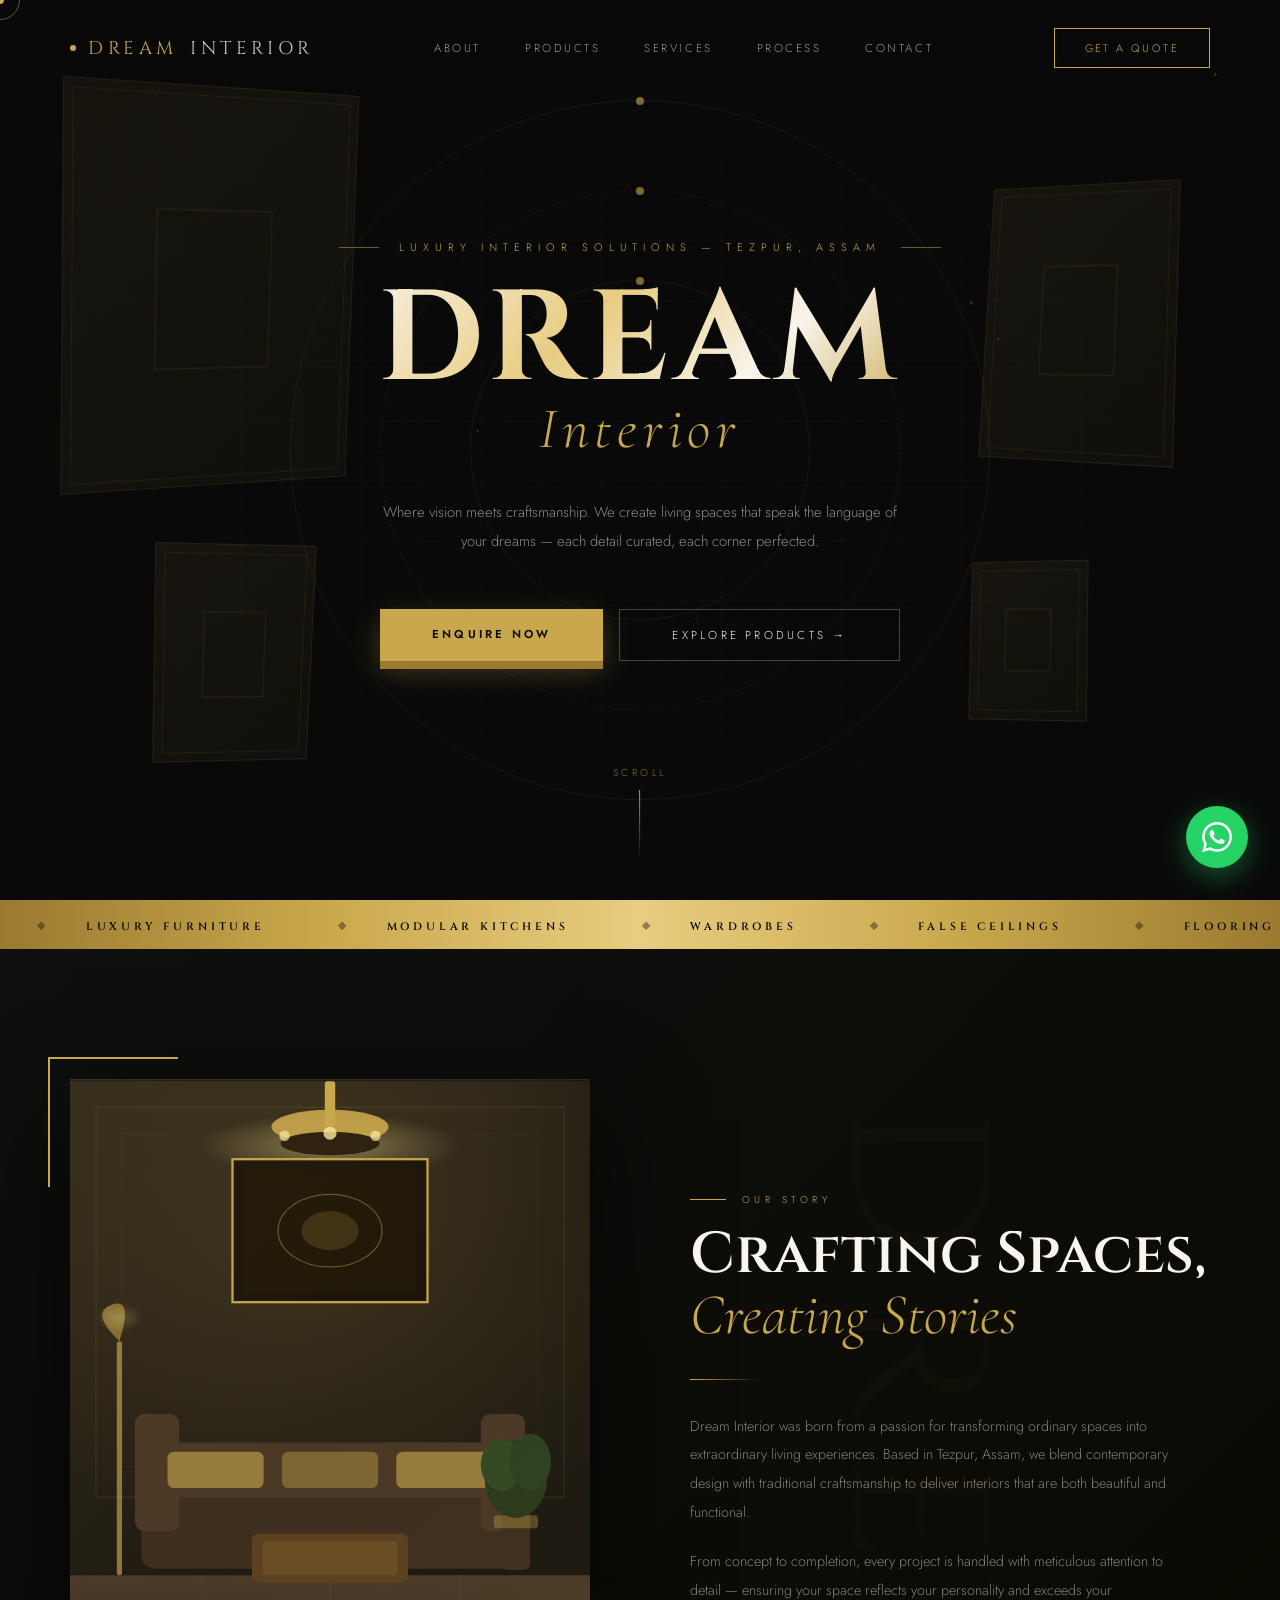
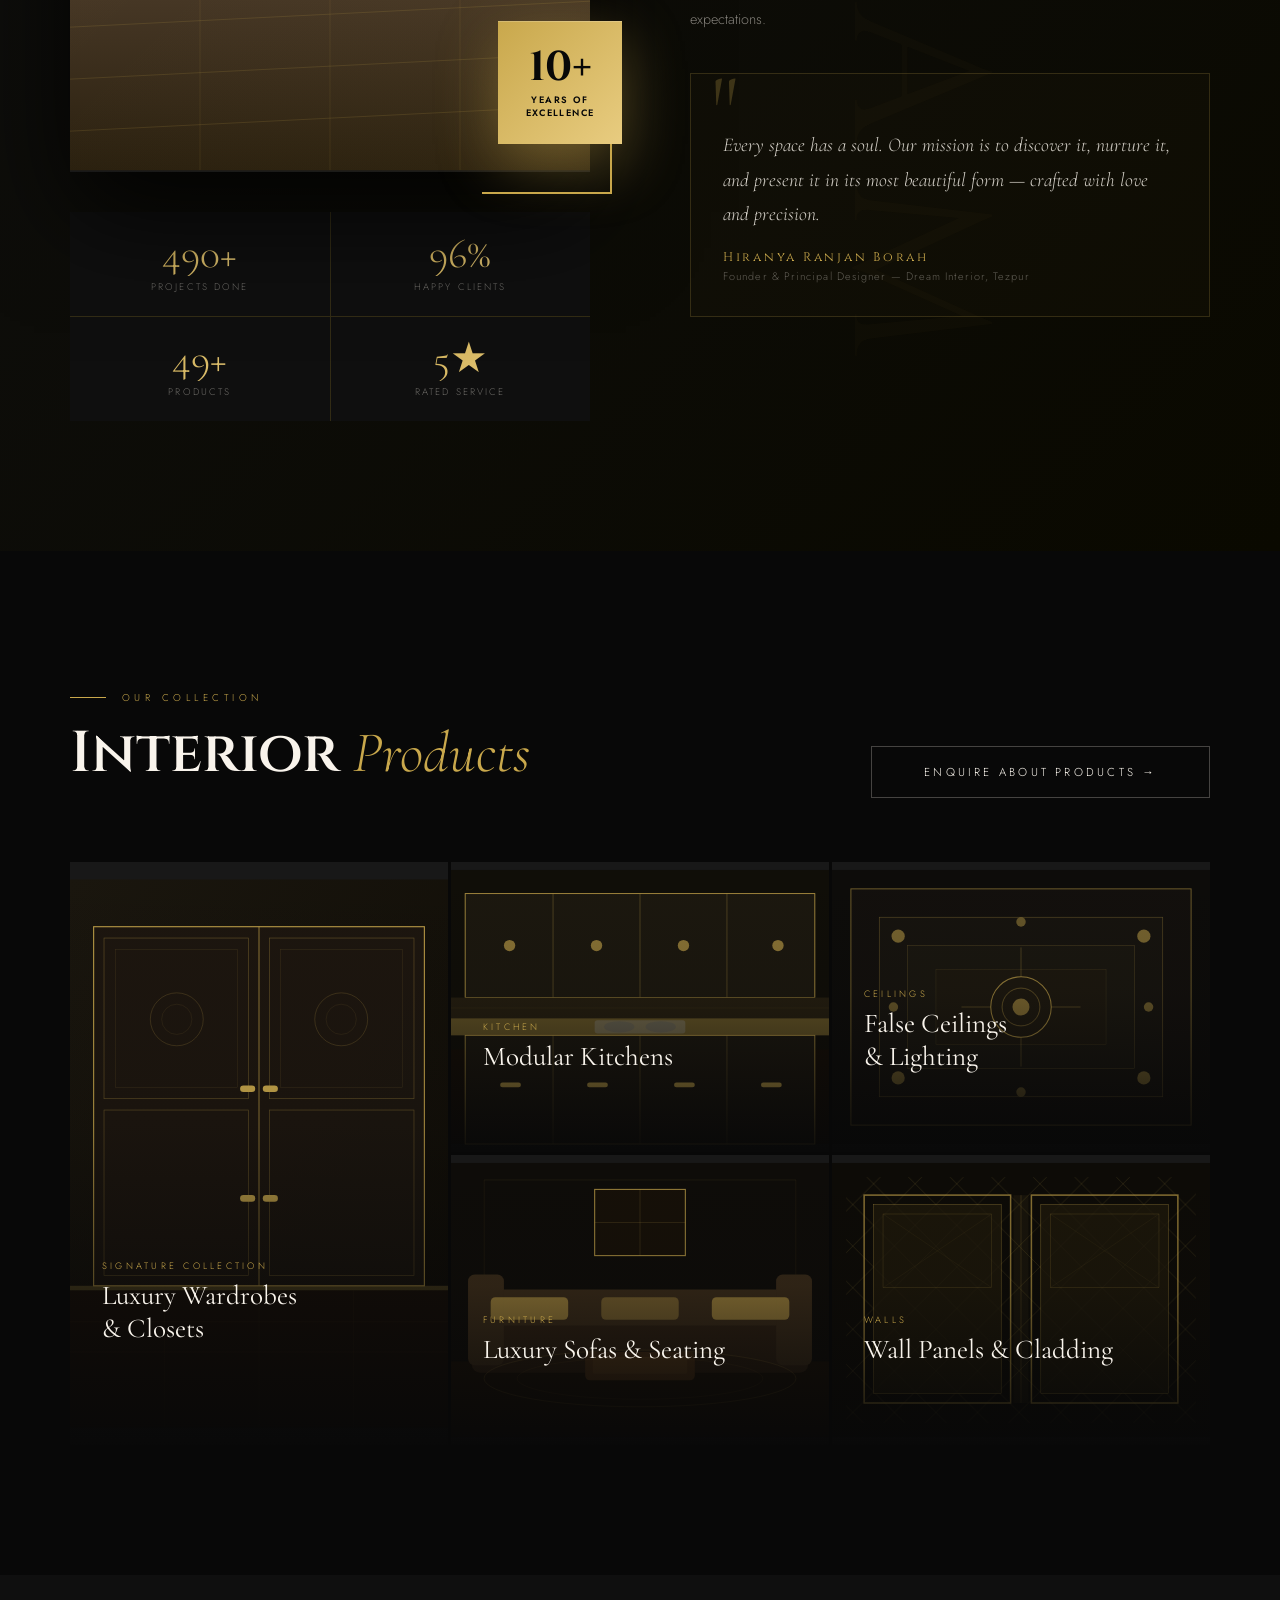
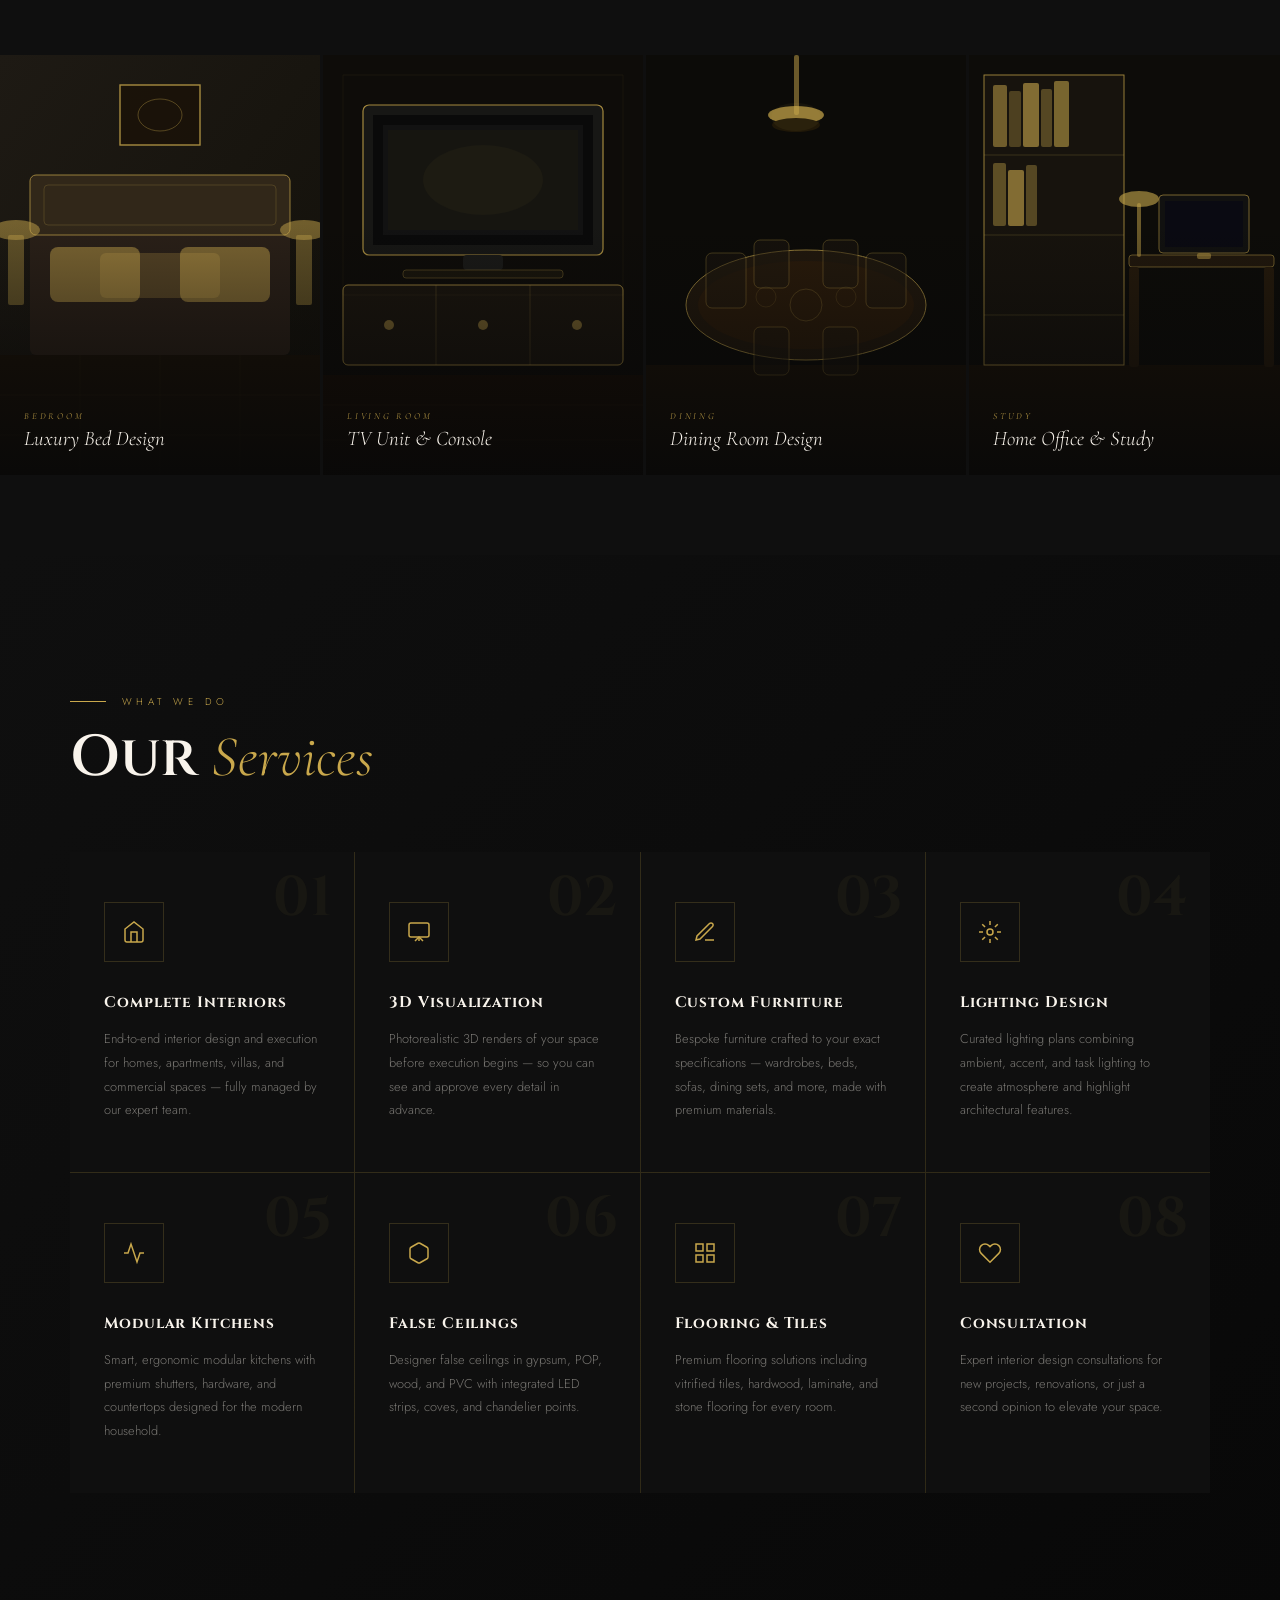
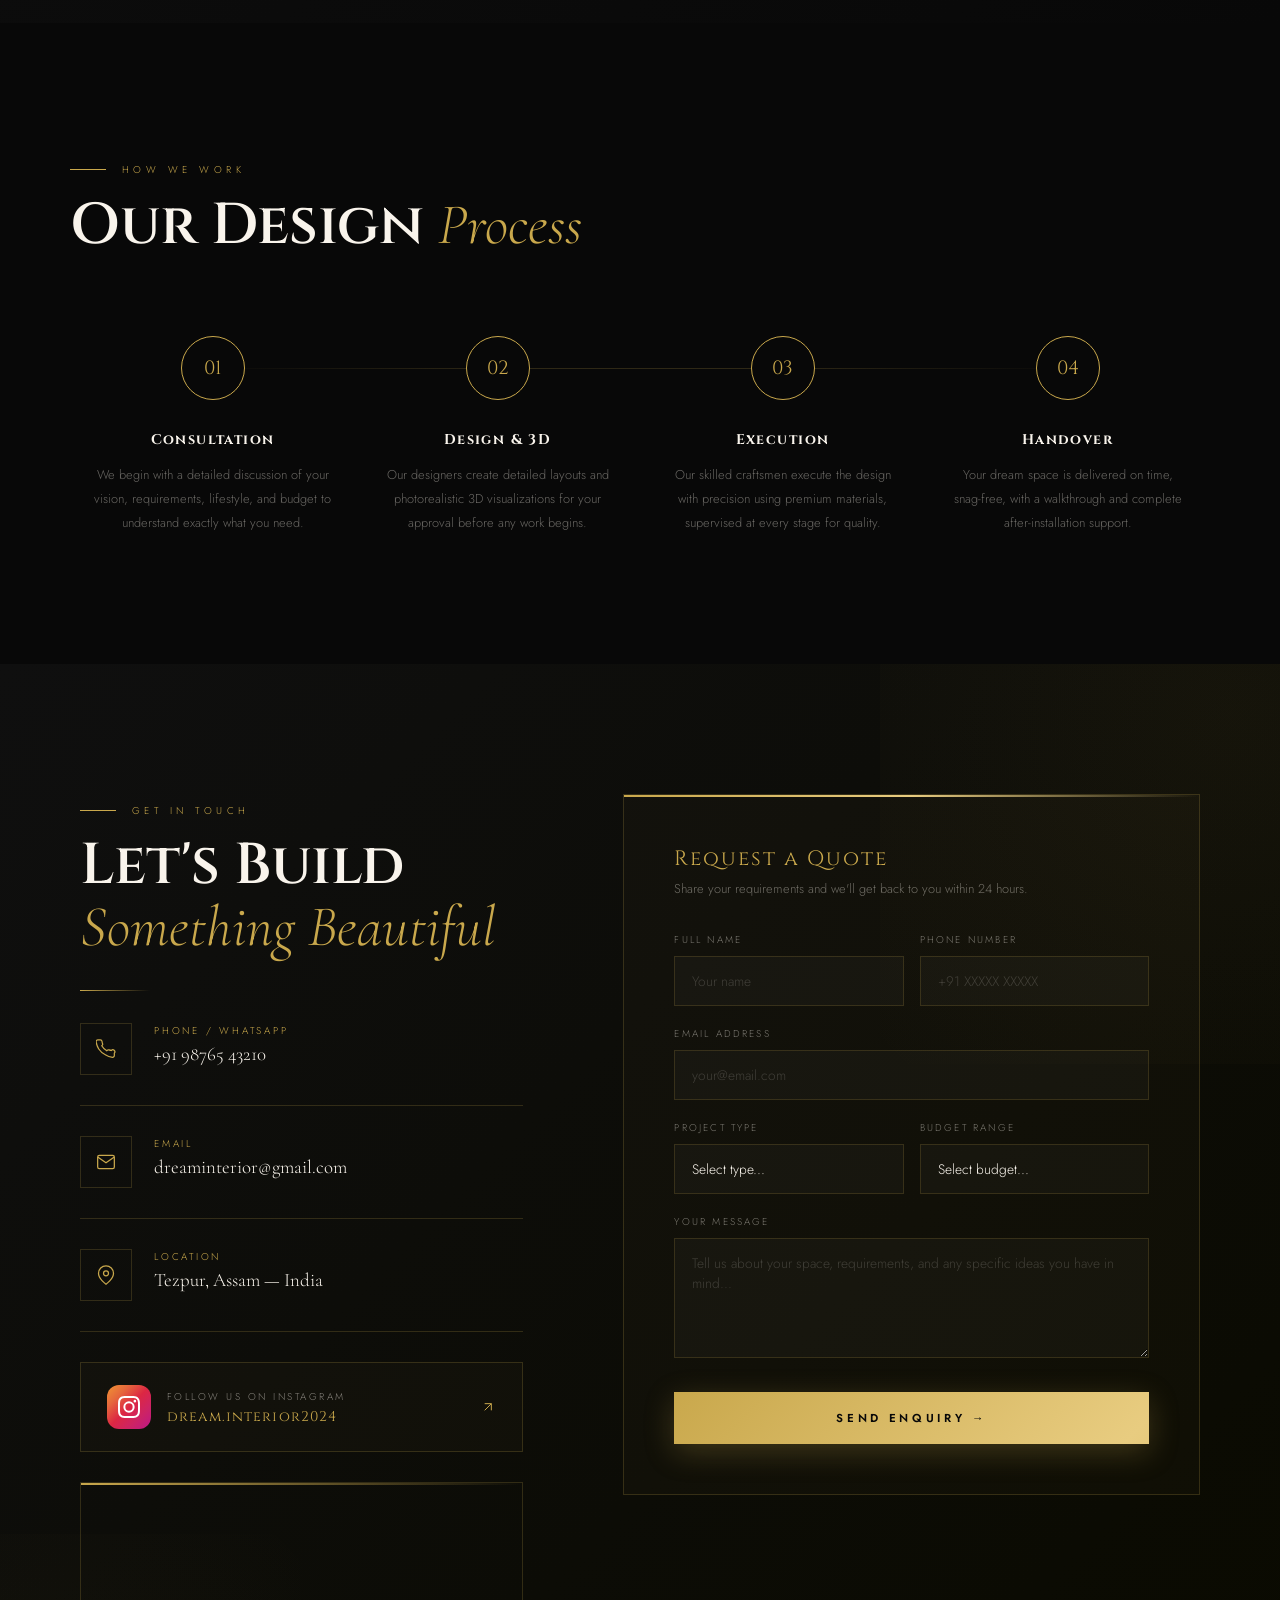
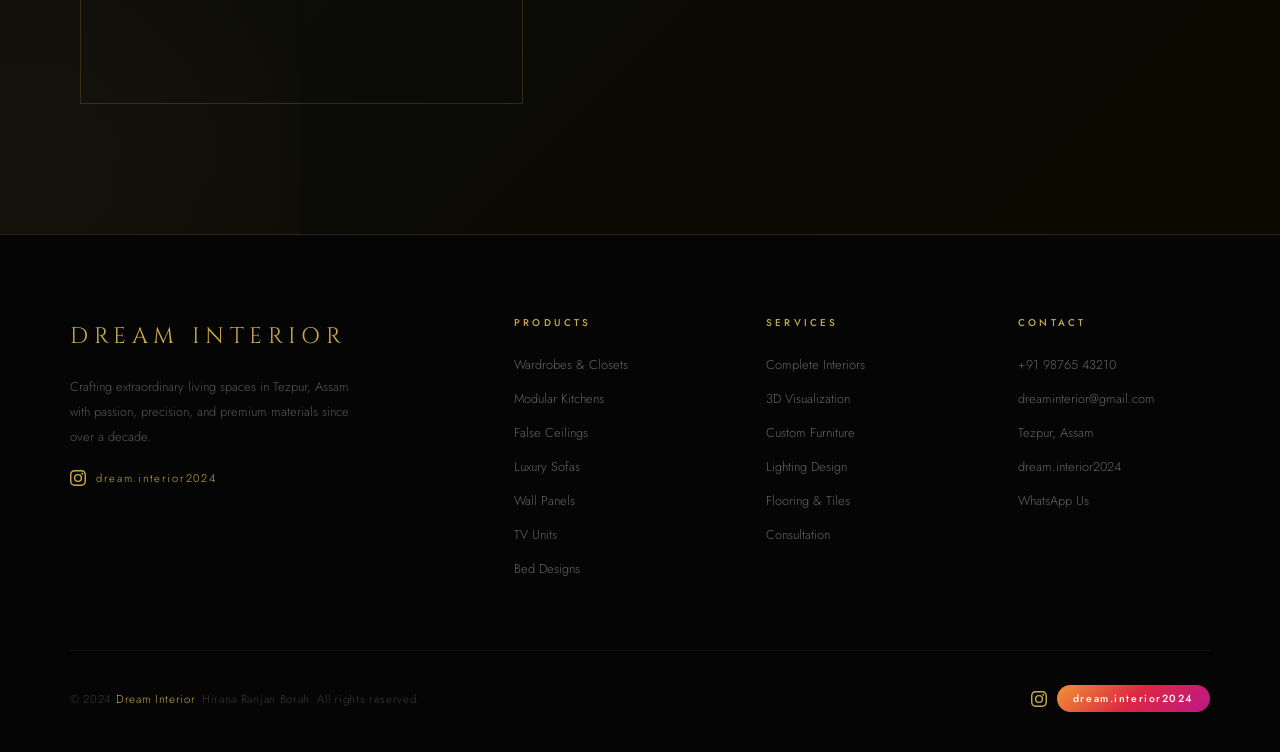
==== index.html @ 0d89a1fd "Initial commit of Dream Interior website" ====
<!DOCTYPE html>
<html lang="en">
<head>
<meta charset="UTF-8">
<meta name="viewport" content="width=device-width, initial-scale=1.0">
<title>Dream Interior — Hiranya Ranjan Borah | Tezpur, Assam</title>
<link href="https://fonts.googleapis.com/css2?family=Cormorant+Garamond:ital,wght@0,300;0,400;0,600;0,700;1,300;1,400&family=Cinzel:wght@400;600;700&family=Jost:wght@300;400;500;600&display=swap" rel="stylesheet">
<link rel="stylesheet" href="style.css">
</head>
<body>

<!-- CURSOR -->
<div class="cursor" id="cursor"></div>
<div class="cursor-ring" id="cursorRing"></div>

<!-- NAV -->
<nav id="navbar">
  <a href="#hero" class="nav-logo">DREAM <span>INTERIOR</span></a>
  <div class="nav-links">
    <a href="#about">About</a>
    <a href="#products">Products</a>
    <a href="#services">Services</a>
    <a href="#process">Process</a>
    <a href="#enquire">Contact</a>
  </div>
  <a href="#enquire" class="nav-cta">Get a Quote</a>
</nav>

<!-- HERO -->
<section id="hero">
  <canvas class="hero-canvas" id="heroCanvas"></canvas>
  
  <div class="hero-3d-scene">
    <div class="panel-3d"><div class="panel-inner"></div></div>
    <div class="panel-3d"><div class="panel-inner"></div></div>
    <div class="panel-3d"><div class="panel-inner"></div></div>
    <div class="panel-3d"><div class="panel-inner"></div></div>
  </div>

  <div class="hero-grid"></div>
  
  <div class="hero-rings">
    <div class="ring"></div>
    <div class="ring"></div>
    <div class="ring"></div>
  </div>
  
  <div class="hero-orb"></div>
  <div class="hero-orb"></div>

  <div class="hero-content">
    <p class="hero-eyebrow">Luxury Interior Solutions — Tezpur, Assam</p>
    <h1 class="hero-title">DREAM</h1>
    <p class="hero-title-sub">Interior</p>
    <p class="hero-desc">Where vision meets craftsmanship. We create living spaces that speak the language of your dreams — each detail curated, each corner perfected.</p>
    <div class="hero-btns">
      <a href="#enquire" class="btn-primary">Enquire Now</a>
      <a href="#products" class="btn-outline"><span>Explore Products →</span></a>
    </div>
  </div>

  <div class="hero-scroll">
    <span>Scroll</span>
    <div class="scroll-line"></div>
  </div>
</section>

<!-- MARQUEE -->
<div class="marquee-wrap">
  <div class="marquee-track">
    <span>Luxury Furniture</span><span>Modular Kitchens</span><span>Wardrobes</span><span>False Ceilings</span><span>Flooring</span><span>Wall Panels</span><span>Lighting Design</span><span>Custom Sofas</span><span>TV Units</span><span>Bed Designs</span><span>Luxury Furniture</span><span>Modular Kitchens</span><span>Wardrobes</span><span>False Ceilings</span><span>Flooring</span><span>Wall Panels</span><span>Lighting Design</span><span>Custom Sofas</span><span>TV Units</span><span>Bed Designs</span>
  </div>
</div>

<!-- ABOUT -->
<section id="about">
  <div class="about-grid">
    <div class="about-visual reveal-left">
      <div class="about-3d-frame">
        <div class="about-img-accent"></div>
        <div class="about-img-accent2"></div>
        <div class="about-img-frame">
          <svg class="room-visual" viewBox="0 0 400 530" xmlns="http://www.w3.org/2000/svg">
            <defs>
              <linearGradient id="wg" x1="0" y1="0" x2="1" y2="1"><stop offset="0%" stop-color="#2a2318"/><stop offset="100%" stop-color="#1a1610"/></linearGradient>
              <linearGradient id="fg" x1="0" y1="0" x2="0" y2="1"><stop offset="0%" stop-color="#4a3a28"/><stop offset="100%" stop-color="#2a200f"/></linearGradient>
              <radialGradient id="lg" cx="50%" cy="50%" r="50%"><stop offset="0%" stop-color="#ffeaa0" stop-opacity=".5"/><stop offset="100%" stop-color="#ffeaa0" stop-opacity="0"/></radialGradient>
              <radialGradient id="sg" cx="50%" cy="30%" r="70%"><stop offset="0%" stop-color="#C9A84C" stop-opacity=".15"/><stop offset="100%" stop-color="#C9A84C" stop-opacity="0"/></radialGradient>
            </defs>
            <rect width="400" height="380" fill="url(#wg)"/>
            <rect width="400" height="380" fill="url(#sg)"/>
            <polygon points="0,380 400,380 400,530 0,530" fill="url(#fg)"/>
            <line x1="0" y1="420" x2="400" y2="400" stroke="#C9A84C" stroke-width=".4" opacity=".3"/>
            <line x1="0" y1="460" x2="400" y2="440" stroke="#C9A84C" stroke-width=".4" opacity=".3"/>
            <line x1="0" y1="500" x2="400" y2="480" stroke="#C9A84C" stroke-width=".4" opacity=".3"/>
            <line x1="100" y1="380" x2="100" y2="530" stroke="#C9A84C" stroke-width=".4" opacity=".2"/>
            <line x1="200" y1="380" x2="200" y2="530" stroke="#C9A84C" stroke-width=".4" opacity=".2"/>
            <line x1="300" y1="380" x2="300" y2="530" stroke="#C9A84C" stroke-width=".4" opacity=".2"/>
            <rect x="20" y="20" width="360" height="300" fill="none" stroke="#C9A84C" stroke-width=".8" opacity=".15"/>
            <rect x="40" y="40" width="320" height="260" fill="none" stroke="#C9A84C" stroke-width=".4" opacity=".1"/>
            <!-- Chandelier -->
            <ellipse cx="200" cy="50" rx="100" ry="25" fill="url(#lg)" opacity=".8"/>
            <rect x="196" y="0" width="8" height="35" fill="#C9A84C" rx="2"/>
            <ellipse cx="200" cy="35" rx="45" ry="13" fill="#C9A84C" opacity=".9"/>
            <ellipse cx="200" cy="48" rx="38" ry="9" fill="#2a1f0e"/>
            <circle cx="165" cy="42" r="4" fill="#ffeaa0" opacity=".7"/>
            <circle cx="200" cy="40" r="5" fill="#ffeaa0" opacity=".8"/>
            <circle cx="235" cy="42" r="4" fill="#ffeaa0" opacity=".7"/>
            <!-- Sofa -->
            <rect x="55" y="310" width="290" height="65" rx="10" fill="#3d2e1e"/>
            <rect x="55" y="278" width="290" height="42" rx="7" fill="#4a3825"/>
            <rect x="50" y="256" width="34" height="90" rx="7" fill="#4a3825"/>
            <rect x="316" y="256" width="34" height="90" rx="7" fill="#4a3825"/>
            <rect x="75" y="285" width="74" height="28" rx="5" fill="#C9A84C" opacity=".6"/>
            <rect x="163" y="285" width="74" height="28" rx="5" fill="#C9A84C" opacity=".4"/>
            <rect x="251" y="285" width="74" height="28" rx="5" fill="#C9A84C" opacity=".6"/>
            <!-- Coffee table -->
            <rect x="140" y="348" width="120" height="38" rx="5" fill="#5a4020"/>
            <rect x="148" y="354" width="104" height="26" rx="3" fill="#C9A84C" opacity=".12"/>
            <!-- Art frame -->
            <rect x="125" y="60" width="150" height="110" fill="#1a130a" stroke="#C9A84C" stroke-width="1.8" opacity=".95"/>
            <rect x="134" y="68" width="132" height="94" fill="#221808" opacity=".8"/>
            <ellipse cx="200" cy="115" rx="40" ry="28" fill="none" stroke="#C9A84C" stroke-width=".8" opacity=".5"/>
            <ellipse cx="200" cy="115" rx="22" ry="15" fill="#C9A84C" opacity=".18"/>
            <!-- Floor lamp -->
            <rect x="36" y="200" width="4" height="180" fill="#C9A84C" opacity=".65" rx="2"/>
            <path d="M38 200 Q15 178 32 172 Q49 166 38 200Z" fill="#C9A84C" opacity=".55"/>
            <ellipse cx="38" cy="182" rx="18" ry="11" fill="url(#lg)" opacity=".45"/>
            <!-- Plant -->
            <rect x="332" y="328" width="22" height="48" rx="5" fill="#3d2e1e"/>
            <rect x="326" y="334" width="34" height="10" rx="3" fill="#C9A84C" opacity=".35"/>
            <ellipse cx="343" cy="306" rx="24" ry="30" fill="#2a3a1a"/>
            <ellipse cx="332" cy="295" rx="16" ry="20" fill="#344825"/>
            <ellipse cx="354" cy="293" rx="16" ry="22" fill="#2d4020"/>
          </svg>
        </div>
        <div class="about-badge">
          <span class="num">10+</span>
          <span class="lbl">Years of Excellence</span>
        </div>
      </div>
      <div class="about-stats">
        <div class="stat"><div class="n">500+</div><div class="l">Projects Done</div></div>
        <div class="stat"><div class="n">98%</div><div class="l">Happy Clients</div></div>
        <div class="stat"><div class="n">50+</div><div class="l">Products</div></div>
        <div class="stat"><div class="n">5★</div><div class="l">Rated Service</div></div>
      </div>
    </div>
    <div>
      <p class="section-tag reveal">Our Story</p>
      <h2 class="section-title reveal reveal-delay-1">Crafting Spaces,<br><em>Creating Stories</em></h2>
      <div class="divider reveal reveal-delay-2"></div>
      <p class="section-subtitle reveal reveal-delay-2">Dream Interior was born from a passion for transforming ordinary spaces into extraordinary living experiences. Based in Tezpur, Assam, we blend contemporary design with traditional craftsmanship to deliver interiors that are both beautiful and functional.</p>
      <p class="section-subtitle reveal reveal-delay-3" style="margin-top:20px;">From concept to completion, every project is handled with meticulous attention to detail — ensuring your space reflects your personality and exceeds your expectations.</p>
      <div class="owner-block reveal reveal-delay-3">
        <p class="owner-quote">Every space has a soul. Our mission is to discover it, nurture it, and present it in its most beautiful form — crafted with love and precision.</p>
        <p class="owner-name">Hiranya Ranjan Borah</p>
        <p class="owner-title">Founder & Principal Designer — Dream Interior, Tezpur</p>
      </div>
    </div>
  </div>
</section>

<!-- PRODUCTS -->
<section id="products">
  <div class="products-header reveal">
    <div>
      <p class="section-tag">Our Collection</p>
      <h2 class="section-title">Interior <em>Products</em></h2>
    </div>
    <a href="#enquire" class="btn-outline"><span>Enquire About Products →</span></a>
  </div>
  <div class="products-grid">

    <!-- Featured Wardrobe -->
    <div class="product-card reveal">
      <div class="product-inner">
        <svg class="room-visual" viewBox="0 0 400 580" xmlns="http://www.w3.org/2000/svg">
          <defs>
            <linearGradient id="bg1" x1="0" y1="0" x2="1" y2="1"><stop offset="0%" stop-color="#1a160e"/><stop offset="100%" stop-color="#0f0c06"/></linearGradient>
          </defs>
          <rect width="400" height="580" fill="url(#bg1)"/>
          <rect x="25" y="50" width="350" height="380" fill="#1e1710" stroke="#C9A84C" stroke-width="1.2" opacity=".9"/>
          <line x1="200" y1="50" x2="200" y2="430" stroke="#C9A84C" stroke-width=".9" opacity=".8"/>
          <rect x="36" y="62" width="153" height="170" fill="none" stroke="#C9A84C" stroke-width=".7" opacity=".4"/>
          <rect x="48" y="74" width="129" height="146" fill="none" stroke="#C9A84C" stroke-width=".4" opacity=".25"/>
          <rect x="211" y="62" width="153" height="170" fill="none" stroke="#C9A84C" stroke-width=".7" opacity=".4"/>
          <rect x="223" y="74" width="129" height="146" fill="none" stroke="#C9A84C" stroke-width=".4" opacity=".25"/>
          <rect x="36" y="244" width="153" height="175" fill="none" stroke="#C9A84C" stroke-width=".7" opacity=".4"/>
          <rect x="211" y="244" width="153" height="175" fill="none" stroke="#C9A84C" stroke-width=".7" opacity=".4"/>
          <!-- Handles -->
          <rect x="180" y="218" width="16" height="7" rx="3.5" fill="#C9A84C"/>
          <rect x="204" y="218" width="16" height="7" rx="3.5" fill="#C9A84C"/>
          <rect x="180" y="334" width="16" height="7" rx="3.5" fill="#C9A84C"/>
          <rect x="204" y="334" width="16" height="7" rx="3.5" fill="#C9A84C"/>
          <!-- Decorative ornament -->
          <circle cx="113" cy="148" r="28" fill="none" stroke="#C9A84C" stroke-width=".7" opacity=".3"/>
          <circle cx="113" cy="148" r="16" fill="none" stroke="#C9A84C" stroke-width=".5" opacity=".2"/>
          <circle cx="287" cy="148" r="28" fill="none" stroke="#C9A84C" stroke-width=".7" opacity=".3"/>
          <circle cx="287" cy="148" r="16" fill="none" stroke="#C9A84C" stroke-width=".5" opacity=".2"/>
          <!-- Floor -->
          <rect x="0" y="430" width="400" height="5" fill="#C9A84C" opacity=".35"/>
          <rect x="0" y="435" width="400" height="145" fill="#1a1008"/>
          <line x1="0" y1="468" x2="400" y2="468" stroke="#C9A84C" stroke-width=".3" opacity=".2"/>
          <line x1="0" y1="500" x2="400" y2="500" stroke="#C9A84C" stroke-width=".3" opacity=".2"/>
          <line x1="100" y1="435" x2="100" y2="580" stroke="#C9A84C" stroke-width=".3" opacity=".15"/>
          <line x1="200" y1="435" x2="200" y2="580" stroke="#C9A84C" stroke-width=".3" opacity=".15"/>
          <line x1="300" y1="435" x2="300" y2="580" stroke="#C9A84C" stroke-width=".3" opacity=".15"/>
        </svg>
        <div class="product-overlay"></div>
        <div class="product-gloss"></div>
        <div class="product-arrow">→</div>
        <div class="product-info">
          <span class="product-tag">Signature Collection</span>
          <h3 class="product-name">Luxury Wardrobes<br>& Closets</h3>
          <p class="product-desc">Floor-to-ceiling wardrobes crafted with premium materials, gold hardware, and smart storage designed for your lifestyle.</p>
        </div>
      </div>
    </div>

    <!-- Modular Kitchen -->
    <div class="product-card reveal reveal-delay-1">
      <div class="product-inner">
        <svg class="room-visual" viewBox="0 0 400 290" xmlns="http://www.w3.org/2000/svg">
          <rect width="400" height="290" fill="#100e08"/>
          <rect x="0" y="190" width="400" height="100" fill="#180e06" opacity=".8"/>
          <rect x="15" y="25" width="370" height="110" fill="#1e1a10" stroke="#C9A84C" stroke-width=".9" opacity=".9"/>
          <line x1="108" y1="25" x2="108" y2="135" stroke="#C9A84C" stroke-width=".6" opacity=".5"/>
          <line x1="200" y1="25" x2="200" y2="135" stroke="#C9A84C" stroke-width=".6" opacity=".5"/>
          <line x1="292" y1="25" x2="292" y2="135" stroke="#C9A84C" stroke-width=".6" opacity=".5"/>
          <circle cx="62" cy="80" r="6" fill="#C9A84C" opacity=".65"/>
          <circle cx="154" cy="80" r="6" fill="#C9A84C" opacity=".65"/>
          <circle cx="246" cy="80" r="6" fill="#C9A84C" opacity=".65"/>
          <circle cx="346" cy="80" r="6" fill="#C9A84C" opacity=".65"/>
          <!-- Backsplash -->
          <rect x="0" y="135" width="400" height="22" fill="#251e10"/>
          <line x1="0" y1="146" x2="400" y2="146" stroke="#C9A84C" stroke-width=".3" opacity=".2"/>
          <!-- Counter top -->
          <rect x="0" y="157" width="400" height="18" fill="#C9A84C" opacity=".45"/>
          <!-- Lower cabinets -->
          <rect x="15" y="175" width="370" height="115" fill="#1e1a10" stroke="#C9A84C" stroke-width=".9" opacity=".9"/>
          <line x1="108" y1="175" x2="108" y2="290" stroke="#C9A84C" stroke-width=".6" opacity=".5"/>
          <line x1="200" y1="175" x2="200" y2="290" stroke="#C9A84C" stroke-width=".6" opacity=".5"/>
          <line x1="292" y1="175" x2="292" y2="290" stroke="#C9A84C" stroke-width=".6" opacity=".5"/>
          <rect x="52" y="225" width="22" height="5" rx="2.5" fill="#C9A84C"/>
          <rect x="144" y="225" width="22" height="5" rx="2.5" fill="#C9A84C"/>
          <rect x="236" y="225" width="22" height="5" rx="2.5" fill="#C9A84C"/>
          <rect x="328" y="225" width="22" height="5" rx="2.5" fill="#C9A84C"/>
          <!-- Sink -->
          <rect x="152" y="159" width="96" height="14" rx="3" fill="#888" opacity=".4"/>
          <ellipse cx="178" cy="166" rx="16" ry="6" fill="#555" opacity=".4"/>
          <ellipse cx="222" cy="166" rx="16" ry="6" fill="#555" opacity=".4"/>
        </svg>
        <div class="product-overlay"></div>
        <div class="product-gloss"></div>
        <div class="product-arrow">→</div>
        <div class="product-info">
          <span class="product-tag">Kitchen</span>
          <h3 class="product-name">Modular Kitchens</h3>
          <p class="product-desc">Elegant, functional kitchens with premium finishes and smart storage solutions.</p>
        </div>
      </div>
    </div>

    <!-- False Ceiling -->
    <div class="product-card reveal reveal-delay-2">
      <div class="product-inner">
        <svg class="room-visual" viewBox="0 0 400 290" xmlns="http://www.w3.org/2000/svg">
          <rect width="400" height="290" fill="#0d0c0a"/>
          <rect x="20" y="20" width="360" height="250" fill="#181410" stroke="#C9A84C" stroke-width="1" opacity=".55"/>
          <rect x="50" y="50" width="300" height="190" fill="#1e1a13" stroke="#C9A84C" stroke-width=".6" opacity=".45"/>
          <rect x="80" y="80" width="240" height="130" fill="#221d14" stroke="#C9A84C" stroke-width=".5" opacity=".35"/>
          <rect x="110" y="105" width="180" height="80" fill="#261e0e" stroke="#C9A84C" stroke-width=".4" opacity=".25"/>
          <!-- Central chandelier -->
          <circle cx="200" cy="145" r="32" fill="none" stroke="#C9A84C" stroke-width="1.1" opacity=".7"/>
          <circle cx="200" cy="145" r="20" fill="none" stroke="#C9A84C" stroke-width=".8" opacity=".5"/>
          <circle cx="200" cy="145" r="9" fill="#C9A84C" opacity=".55"/>
          <line x1="200" y1="113" x2="200" y2="82" stroke="#C9A84C" stroke-width=".6" opacity=".5"/>
          <line x1="200" y1="177" x2="200" y2="208" stroke="#C9A84C" stroke-width=".6" opacity=".5"/>
          <line x1="168" y1="145" x2="137" y2="145" stroke="#C9A84C" stroke-width=".6" opacity=".5"/>
          <line x1="232" y1="145" x2="263" y2="145" stroke="#C9A84C" stroke-width=".6" opacity=".5"/>
          <!-- Corner LEDs -->
          <circle cx="70" cy="70" r="7" fill="#C9A84C" opacity=".55"/>
          <circle cx="330" cy="70" r="7" fill="#C9A84C" opacity=".55"/>
          <circle cx="70" cy="220" r="7" fill="#C9A84C" opacity=".55"/>
          <circle cx="330" cy="220" r="7" fill="#C9A84C" opacity=".55"/>
          <circle cx="200" cy="55" r="5" fill="#C9A84C" opacity=".45"/>
          <circle cx="200" cy="235" r="5" fill="#C9A84C" opacity=".45"/>
          <circle cx="65" cy="145" r="5" fill="#C9A84C" opacity=".45"/>
          <circle cx="335" cy="145" r="5" fill="#C9A84C" opacity=".45"/>
        </svg>
        <div class="product-overlay"></div>
        <div class="product-gloss"></div>
        <div class="product-arrow">→</div>
        <div class="product-info">
          <span class="product-tag">Ceilings</span>
          <h3 class="product-name">False Ceilings<br>& Lighting</h3>
          <p class="product-desc">Dramatic ceiling designs with integrated lighting systems and LED accents.</p>
        </div>
      </div>
    </div>

    <!-- Luxury Sofa -->
    <div class="product-card reveal reveal-delay-1">
      <div class="product-inner">
        <svg class="room-visual" viewBox="0 0 400 290" xmlns="http://www.w3.org/2000/svg">
          <rect width="400" height="290" fill="#0e0c09"/>
          <rect x="0" y="210" width="400" height="80" fill="#1a1208" opacity=".8"/>
          <rect x="35" y="18" width="330" height="165" fill="none" stroke="#C9A84C" stroke-width=".4" opacity=".18"/>
          <rect x="22" y="162" width="356" height="60" rx="9" fill="#2a1e12"/>
          <rect x="22" y="134" width="356" height="38" rx="7" fill="#352818"/>
          <rect x="18" y="118" width="38" height="96" rx="7" fill="#352818"/>
          <rect x="344" y="118" width="38" height="96" rx="7" fill="#352818"/>
          <rect x="42" y="142" width="82" height="24" rx="5" fill="#C9A84C" opacity=".55"/>
          <rect x="159" y="142" width="82" height="24" rx="5" fill="#C9A84C" opacity=".35"/>
          <rect x="276" y="142" width="82" height="24" rx="5" fill="#C9A84C" opacity=".55"/>
          <!-- Coffee table -->
          <rect x="142" y="200" width="116" height="30" rx="5" fill="#4a3018"/>
          <rect x="150" y="205" width="100" height="18" rx="2" fill="#C9A84C" opacity=".09"/>
          <!-- Rug -->
          <ellipse cx="200" cy="228" rx="165" ry="30" fill="#1a1208" stroke="#C9A84C" stroke-width=".6" opacity=".25"/>
          <ellipse cx="200" cy="228" rx="130" ry="22" fill="none" stroke="#C9A84C" stroke-width=".4" opacity=".18"/>
          <!-- Wall decor -->
          <rect x="152" y="28" width="96" height="70" fill="#1a1308" stroke="#C9A84C" stroke-width="1.2" opacity=".7"/>
          <line x1="152" y1="63" x2="248" y2="63" stroke="#C9A84C" stroke-width=".4" opacity=".4"/>
          <line x1="200" y1="28" x2="200" y2="98" stroke="#C9A84C" stroke-width=".4" opacity=".4"/>
        </svg>
        <div class="product-overlay"></div>
        <div class="product-gloss"></div>
        <div class="product-arrow">→</div>
        <div class="product-info">
          <span class="product-tag">Furniture</span>
          <h3 class="product-name">Luxury Sofas & Seating</h3>
          <p class="product-desc">Custom upholstered furniture crafted for elegance and lasting comfort.</p>
        </div>
      </div>
    </div>

    <!-- Wall Panels -->
    <div class="product-card reveal reveal-delay-2">
      <div class="product-inner">
        <svg class="room-visual" viewBox="0 0 400 290" xmlns="http://www.w3.org/2000/svg">
          <defs>
            <pattern id="patt" x="0" y="0" width="44" height="44" patternUnits="userSpaceOnUse">
              <line x1="0" y1="22" x2="22" y2="0" stroke="#C9A84C" stroke-width=".5" opacity=".28"/>
              <line x1="22" y1="44" x2="44" y2="22" stroke="#C9A84C" stroke-width=".5" opacity=".28"/>
              <line x1="0" y1="22" x2="22" y2="44" stroke="#C9A84C" stroke-width=".5" opacity=".28"/>
              <line x1="22" y1="0" x2="44" y2="22" stroke="#C9A84C" stroke-width=".5" opacity=".28"/>
            </pattern>
          </defs>
          <rect width="400" height="290" fill="#0d0b07"/>
          <rect x="15" y="15" width="370" height="260" fill="url(#patt)"/>
          <!-- Feature panels -->
          <rect x="34" y="34" width="155" height="220" fill="none" stroke="#C9A84C" stroke-width="1.6" opacity=".65"/>
          <rect x="44" y="44" width="135" height="200" fill="#201a0c" opacity=".75" stroke="#C9A84C" stroke-width=".4" opacity=".2"/>
          <rect x="211" y="34" width="155" height="220" fill="none" stroke="#C9A84C" stroke-width="1.6" opacity=".65"/>
          <rect x="221" y="44" width="135" height="200" fill="#201a0c" opacity=".75" stroke="#C9A84C" stroke-width=".4" opacity=".2"/>
          <!-- Panel ornaments -->
          <rect x="54" y="54" width="115" height="78" fill="none" stroke="#C9A84C" stroke-width=".5" opacity=".3"/>
          <line x1="54" y1="54" x2="169" y2="132" stroke="#C9A84C" stroke-width=".3" opacity=".2"/>
          <line x1="169" y1="54" x2="54" y2="132" stroke="#C9A84C" stroke-width=".3" opacity=".2"/>
          <rect x="231" y="54" width="115" height="78" fill="none" stroke="#C9A84C" stroke-width=".5" opacity=".3"/>
          <line x1="231" y1="54" x2="346" y2="132" stroke="#C9A84C" stroke-width=".3" opacity=".2"/>
          <line x1="346" y1="54" x2="231" y2="132" stroke="#C9A84C" stroke-width=".3" opacity=".2"/>
          <!-- Divider -->
          <rect x="192" y="34" width="16" height="220" fill="#C9A84C" opacity=".06"/>
          <line x1="200" y1="34" x2="200" y2="254" stroke="#C9A84C" stroke-width=".6" opacity=".3"/>
        </svg>
        <div class="product-overlay"></div>
        <div class="product-gloss"></div>
        <div class="product-arrow">→</div>
        <div class="product-info">
          <span class="product-tag">Walls</span>
          <h3 class="product-name">Wall Panels & Cladding</h3>
          <p class="product-desc">Textured, geometric and fluted wall panels that add depth and character.</p>
        </div>
      </div>
    </div>

  </div>
</section>

<!-- SHOWCASE STRIP -->
<div id="showcase">
  <div class="showcase-track">
    <!-- Bedroom -->
    <div class="showcase-item">
      <svg viewBox="0 0 320 420" xmlns="http://www.w3.org/2000/svg">
        <defs><linearGradient id="br1" x1="0" y1="0" x2="1" y2="1"><stop offset="0%" stop-color="#1e1a14"/><stop offset="100%" stop-color="#12100a"/></linearGradient></defs>
        <rect width="320" height="420" fill="url(#br1)"/>
        <rect x="0" y="300" width="320" height="120" fill="#1a1208"/>
        <!-- Bed headboard -->
        <rect x="30" y="120" width="260" height="180" rx="6" fill="#2a2018"/>
        <rect x="30" y="120" width="260" height="60" rx="6" fill="#352a1a" stroke="#C9A84C" stroke-width="1" opacity=".7"/>
        <rect x="44" y="130" width="232" height="40" rx="4" fill="none" stroke="#C9A84C" stroke-width=".5" opacity=".4"/>
        <!-- Pillows -->
        <rect x="50" y="192" width="90" height="55" rx="8" fill="#C9A84C" opacity=".5"/>
        <rect x="180" y="192" width="90" height="55" rx="8" fill="#C9A84C" opacity=".5"/>
        <rect x="100" y="198" width="120" height="45" rx="6" fill="#C9A84C" opacity=".25"/>
        <!-- Bedside lamps -->
        <rect x="8" y="180" width="16" height="70" fill="#C9A84C" opacity=".4" rx="2"/>
        <ellipse cx="16" cy="175" rx="24" ry="10" fill="#C9A84C" opacity=".5"/>
        <rect x="296" y="180" width="16" height="70" fill="#C9A84C" opacity=".4" rx="2"/>
        <ellipse cx="304" cy="175" rx="24" ry="10" fill="#C9A84C" opacity=".5"/>
        <!-- Wall decor -->
        <rect x="120" y="30" width="80" height="60" fill="#1a1208" stroke="#C9A84C" stroke-width="1.4" opacity=".8"/>
        <ellipse cx="160" cy="60" rx="22" ry="16" fill="none" stroke="#C9A84C" stroke-width=".7" opacity=".5"/>
        <!-- Floor lines -->
        <line x1="0" y1="340" x2="320" y2="340" stroke="#C9A84C" stroke-width=".3" opacity=".2"/>
        <line x1="0" y1="380" x2="320" y2="380" stroke="#C9A84C" stroke-width=".3" opacity=".2"/>
        <line x1="80" y1="300" x2="80" y2="420" stroke="#C9A84C" stroke-width=".3" opacity=".15"/>
        <line x1="160" y1="300" x2="160" y2="420" stroke="#C9A84C" stroke-width=".3" opacity=".15"/>
        <line x1="240" y1="300" x2="240" y2="420" stroke="#C9A84C" stroke-width=".3" opacity=".15"/>
      </svg>
      <div class="showcase-item-overlay"></div>
      <div class="showcase-item-label"><span class="showcase-item-tag">Bedroom</span>Luxury Bed Design</div>
    </div>
    <!-- TV Unit -->
    <div class="showcase-item">
      <svg viewBox="0 0 320 420" xmlns="http://www.w3.org/2000/svg">
        <rect width="320" height="420" fill="#0e0c09"/>
        <rect x="0" y="320" width="320" height="100" fill="#180e06"/>
        <!-- TV -->
        <rect x="40" y="50" width="240" height="150" rx="6" fill="#1a1a18" stroke="#C9A84C" stroke-width="1.2" opacity=".8"/>
        <rect x="50" y="60" width="220" height="130" fill="#0a0a0a"/>
        <rect x="60" y="70" width="200" height="110" fill="#121212"/>
        <!-- Screen glow -->
        <rect x="65" y="75" width="190" height="100" fill="#1a1810" opacity=".6"/>
        <ellipse cx="160" cy="125" rx="60" ry="35" fill="#C9A84C" opacity=".04"/>
        <rect x="140" y="200" width="40" height="15" rx="4" fill="#1a1a18"/>
        <rect x="80" y="215" width="160" height="8" rx="3" fill="#251e10" stroke="#C9A84C" stroke-width=".6" opacity=".5"/>
        <!-- TV unit / console -->
        <rect x="20" y="230" width="280" height="80" rx="5" fill="#1e1810" stroke="#C9A84C" stroke-width=".9" opacity=".8"/>
        <line x1="113" y1="230" x2="113" y2="310" stroke="#C9A84C" stroke-width=".5" opacity=".4"/>
        <line x1="207" y1="230" x2="207" y2="310" stroke="#C9A84C" stroke-width=".5" opacity=".4"/>
        <circle cx="66" cy="270" r="5" fill="#C9A84C" opacity=".5"/>
        <circle cx="160" cy="270" r="5" fill="#C9A84C" opacity=".5"/>
        <circle cx="254" cy="270" r="5" fill="#C9A84C" opacity=".5"/>
        <!-- Wall panel behind TV -->
        <rect x="20" y="20" width="280" height="220" fill="none" stroke="#C9A84C" stroke-width=".4" opacity=".15"/>
        <!-- Floor -->
        <line x1="0" y1="350" x2="320" y2="350" stroke="#C9A84C" stroke-width=".3" opacity=".2"/>
        <line x1="0" y1="385" x2="320" y2="385" stroke="#C9A84C" stroke-width=".3" opacity=".2"/>
      </svg>
      <div class="showcase-item-overlay"></div>
      <div class="showcase-item-label"><span class="showcase-item-tag">Living Room</span>TV Unit & Console</div>
    </div>
    <!-- Dining -->
    <div class="showcase-item">
      <svg viewBox="0 0 320 420" xmlns="http://www.w3.org/2000/svg">
        <rect width="320" height="420" fill="#0c0b08"/>
        <rect x="0" y="310" width="320" height="110" fill="#1a1208"/>
        <!-- Pendant lights -->
        <rect x="148" y="0" width="5" height="60" fill="#C9A84C" opacity=".5" rx="2"/>
        <ellipse cx="150" cy="60" rx="28" ry="9" fill="#C9A84C" opacity=".7"/>
        <ellipse cx="150" cy="70" rx="24" ry="7" fill="#201808"/>
        <ellipse cx="150" cy="62" rx="25" ry="14" fill="#C9A84C" opacity=".06"/>
        <!-- Dining table -->
        <ellipse cx="160" cy="250" rx="120" ry="55" fill="#2a1e10" stroke="#C9A84C" stroke-width="1" opacity=".7"/>
        <ellipse cx="160" cy="250" rx="108" ry="44" fill="#351e0a" opacity=".5"/>
        <!-- Chairs -->
        <rect x="60" y="198" width="40" height="55" rx="6" fill="#1e1810" stroke="#C9A84C" stroke-width=".6" opacity=".5"/>
        <rect x="220" y="198" width="40" height="55" rx="6" fill="#1e1810" stroke="#C9A84C" stroke-width=".6" opacity=".5"/>
        <rect x="108" y="185" width="35" height="48" rx="6" fill="#1e1810" stroke="#C9A84C" stroke-width=".6" opacity=".5"/>
        <rect x="177" y="185" width="35" height="48" rx="6" fill="#1e1810" stroke="#C9A84C" stroke-width=".6" opacity=".5"/>
        <rect x="108" y="272" width="35" height="48" rx="6" fill="#1e1810" stroke="#C9A84C" stroke-width=".6" opacity=".5"/>
        <rect x="177" y="272" width="35" height="48" rx="6" fill="#1e1810" stroke="#C9A84C" stroke-width=".6" opacity=".5"/>
        <!-- Table setting -->
        <circle cx="160" cy="250" r="16" fill="none" stroke="#C9A84C" stroke-width=".6" opacity=".4"/>
        <circle cx="120" cy="242" r="10" fill="none" stroke="#C9A84C" stroke-width=".5" opacity=".3"/>
        <circle cx="200" cy="242" r="10" fill="none" stroke="#C9A84C" stroke-width=".5" opacity=".3"/>
      </svg>
      <div class="showcase-item-overlay"></div>
      <div class="showcase-item-label"><span class="showcase-item-tag">Dining</span>Dining Room Design</div>
    </div>
    <!-- Study -->
    <div class="showcase-item">
      <svg viewBox="0 0 320 420" xmlns="http://www.w3.org/2000/svg">
        <rect width="320" height="420" fill="#0d0c09"/>
        <rect x="0" y="310" width="320" height="110" fill="#1a1208"/>
        <!-- Bookshelf -->
        <rect x="15" y="20" width="140" height="290" fill="#1a150e" stroke="#C9A84C" stroke-width=".9" opacity=".8"/>
        <line x1="15" y1="100" x2="155" y2="100" stroke="#C9A84C" stroke-width=".5" opacity=".4"/>
        <line x1="15" y1="180" x2="155" y2="180" stroke="#C9A84C" stroke-width=".5" opacity=".4"/>
        <line x1="15" y1="260" x2="155" y2="260" stroke="#C9A84C" stroke-width=".5" opacity=".4"/>
        <!-- Books -->
        <rect x="24" y="30" width="14" height="62" rx="2" fill="#C9A84C" opacity=".5"/>
        <rect x="40" y="36" width="12" height="56" rx="2" fill="#C9A84C" opacity=".3"/>
        <rect x="54" y="28" width="16" height="64" rx="2" fill="#C9A84C" opacity=".6"/>
        <rect x="72" y="34" width="11" height="58" rx="2" fill="#C9A84C" opacity=".35"/>
        <rect x="85" y="26" width="15" height="66" rx="2" fill="#C9A84C" opacity=".55"/>
        <rect x="24" y="108" width="13" height="63" rx="2" fill="#C9A84C" opacity=".4"/>
        <rect x="39" y="115" width="16" height="56" rx="2" fill="#C9A84C" opacity=".6"/>
        <rect x="57" y="110" width="11" height="61" rx="2" fill="#C9A84C" opacity=".35"/>
        <!-- Desk -->
        <rect x="160" y="200" width="145" height="12" rx="3" fill="#2a1e10" stroke="#C9A84C" stroke-width=".7" opacity=".7"/>
        <rect x="160" y="212" width="10" height="100" rx="3" fill="#251a0c"/>
        <rect x="295" y="212" width="10" height="100" rx="3" fill="#251a0c"/>
        <!-- Monitor -->
        <rect x="190" y="140" width="90" height="58" rx="4" fill="#141414" stroke="#C9A84C" stroke-width=".8" opacity=".7"/>
        <rect x="196" y="146" width="78" height="46" fill="#0a0a12"/>
        <rect x="228" y="198" width="14" height="6" rx="2" fill="#C9A84C" opacity=".5"/>
        <!-- Desk lamp -->
        <rect x="168" y="148" width="4" height="54" fill="#C9A84C" opacity=".5" rx="2"/>
        <ellipse cx="170" cy="144" rx="20" ry="8" fill="#C9A84C" opacity=".6"/>
      </svg>
      <div class="showcase-item-overlay"></div>
      <div class="showcase-item-label"><span class="showcase-item-tag">Study</span>Home Office & Study</div>
    </div>
    <!-- Repeat for infinite scroll -->
    <div class="showcase-item">
      <svg viewBox="0 0 320 420" xmlns="http://www.w3.org/2000/svg">
        <defs><linearGradient id="br2" x1="0" y1="0" x2="1" y2="1"><stop offset="0%" stop-color="#1e1a14"/><stop offset="100%" stop-color="#12100a"/></linearGradient></defs>
        <rect width="320" height="420" fill="url(#br2)"/>
        <rect x="0" y="300" width="320" height="120" fill="#1a1208"/>
        <rect x="30" y="120" width="260" height="180" rx="6" fill="#2a2018"/>
        <rect x="30" y="120" width="260" height="60" rx="6" fill="#352a1a" stroke="#C9A84C" stroke-width="1" opacity=".7"/>
        <rect x="44" y="130" width="232" height="40" rx="4" fill="none" stroke="#C9A84C" stroke-width=".5" opacity=".4"/>
        <rect x="50" y="192" width="90" height="55" rx="8" fill="#C9A84C" opacity=".5"/>
        <rect x="180" y="192" width="90" height="55" rx="8" fill="#C9A84C" opacity=".5"/>
        <rect x="100" y="198" width="120" height="45" rx="6" fill="#C9A84C" opacity=".25"/>
        <rect x="8" y="180" width="16" height="70" fill="#C9A84C" opacity=".4" rx="2"/>
        <ellipse cx="16" cy="175" rx="24" ry="10" fill="#C9A84C" opacity=".5"/>
        <rect x="296" y="180" width="16" height="70" fill="#C9A84C" opacity=".4" rx="2"/>
        <ellipse cx="304" cy="175" rx="24" ry="10" fill="#C9A84C" opacity=".5"/>
        <rect x="120" y="30" width="80" height="60" fill="#1a1208" stroke="#C9A84C" stroke-width="1.4" opacity=".8"/>
        <ellipse cx="160" cy="60" rx="22" ry="16" fill="none" stroke="#C9A84C" stroke-width=".7" opacity=".5"/>
        <line x1="0" y1="340" x2="320" y2="340" stroke="#C9A84C" stroke-width=".3" opacity=".2"/>
        <line x1="80" y1="300" x2="80" y2="420" stroke="#C9A84C" stroke-width=".3" opacity=".15"/>
        <line x1="160" y1="300" x2="160" y2="420" stroke="#C9A84C" stroke-width=".3" opacity=".15"/>
        <line x1="240" y1="300" x2="240" y2="420" stroke="#C9A84C" stroke-width=".3" opacity=".15"/>
      </svg>
      <div class="showcase-item-overlay"></div>
      <div class="showcase-item-label"><span class="showcase-item-tag">Bedroom</span>Luxury Bed Design</div>
    </div>
    <div class="showcase-item">
      <svg viewBox="0 0 320 420" xmlns="http://www.w3.org/2000/svg">
        <rect width="320" height="420" fill="#0e0c09"/>
        <rect x="0" y="320" width="320" height="100" fill="#180e06"/>
        <rect x="40" y="50" width="240" height="150" rx="6" fill="#1a1a18" stroke="#C9A84C" stroke-width="1.2" opacity=".8"/>
        <rect x="50" y="60" width="220" height="130" fill="#0a0a0a"/>
        <rect x="60" y="70" width="200" height="110" fill="#121212"/>
        <rect x="65" y="75" width="190" height="100" fill="#1a1810" opacity=".6"/>
        <ellipse cx="160" cy="125" rx="60" ry="35" fill="#C9A84C" opacity=".04"/>
        <rect x="140" y="200" width="40" height="15" rx="4" fill="#1a1a18"/>
        <rect x="80" y="215" width="160" height="8" rx="3" fill="#251e10" stroke="#C9A84C" stroke-width=".6" opacity=".5"/>
        <rect x="20" y="230" width="280" height="80" rx="5" fill="#1e1810" stroke="#C9A84C" stroke-width=".9" opacity=".8"/>
        <line x1="113" y1="230" x2="113" y2="310" stroke="#C9A84C" stroke-width=".5" opacity=".4"/>
        <line x1="207" y1="230" x2="207" y2="310" stroke="#C9A84C" stroke-width=".5" opacity=".4"/>
        <circle cx="66" cy="270" r="5" fill="#C9A84C" opacity=".5"/>
        <circle cx="160" cy="270" r="5" fill="#C9A84C" opacity=".5"/>
        <circle cx="254" cy="270" r="5" fill="#C9A84C" opacity=".5"/>
        <rect x="20" y="20" width="280" height="220" fill="none" stroke="#C9A84C" stroke-width=".4" opacity=".15"/>
        <line x1="0" y1="350" x2="320" y2="350" stroke="#C9A84C" stroke-width=".3" opacity=".2"/>
      </svg>
      <div class="showcase-item-overlay"></div>
      <div class="showcase-item-label"><span class="showcase-item-tag">Living Room</span>TV Unit & Console</div>
    </div>
    <div class="showcase-item">
      <svg viewBox="0 0 320 420" xmlns="http://www.w3.org/2000/svg">
        <rect width="320" height="420" fill="#0c0b08"/>
        <rect x="0" y="310" width="320" height="110" fill="#1a1208"/>
        <rect x="148" y="0" width="5" height="60" fill="#C9A84C" opacity=".5" rx="2"/>
        <ellipse cx="150" cy="60" rx="28" ry="9" fill="#C9A84C" opacity=".7"/>
        <ellipse cx="150" cy="70" rx="24" ry="7" fill="#201808"/>
        <ellipse cx="160" cy="250" rx="120" ry="55" fill="#2a1e10" stroke="#C9A84C" stroke-width="1" opacity=".7"/>
        <ellipse cx="160" cy="250" rx="108" ry="44" fill="#351e0a" opacity=".5"/>
        <rect x="60" y="198" width="40" height="55" rx="6" fill="#1e1810" stroke="#C9A84C" stroke-width=".6" opacity=".5"/>
        <rect x="220" y="198" width="40" height="55" rx="6" fill="#1e1810" stroke="#C9A84C" stroke-width=".6" opacity=".5"/>
        <rect x="108" y="185" width="35" height="48" rx="6" fill="#1e1810" stroke="#C9A84C" stroke-width=".6" opacity=".5"/>
        <rect x="177" y="185" width="35" height="48" rx="6" fill="#1e1810" stroke="#C9A84C" stroke-width=".6" opacity=".5"/>
        <circle cx="160" cy="250" r="16" fill="none" stroke="#C9A84C" stroke-width=".6" opacity=".4"/>
      </svg>
      <div class="showcase-item-overlay"></div>
      <div class="showcase-item-label"><span class="showcase-item-tag">Dining</span>Dining Room Design</div>
    </div>
    <div class="showcase-item">
      <svg viewBox="0 0 320 420" xmlns="http://www.w3.org/2000/svg">
        <rect width="320" height="420" fill="#0d0c09"/>
        <rect x="0" y="310" width="320" height="110" fill="#1a1208"/>
        <rect x="15" y="20" width="140" height="290" fill="#1a150e" stroke="#C9A84C" stroke-width=".9" opacity=".8"/>
        <line x1="15" y1="100" x2="155" y2="100" stroke="#C9A84C" stroke-width=".5" opacity=".4"/>
        <line x1="15" y1="180" x2="155" y2="180" stroke="#C9A84C" stroke-width=".5" opacity=".4"/>
        <line x1="15" y1="260" x2="155" y2="260" stroke="#C9A84C" stroke-width=".5" opacity=".4"/>
        <rect x="24" y="30" width="14" height="62" rx="2" fill="#C9A84C" opacity=".5"/>
        <rect x="40" y="36" width="12" height="56" rx="2" fill="#C9A84C" opacity=".3"/>
        <rect x="54" y="28" width="16" height="64" rx="2" fill="#C9A84C" opacity=".6"/>
        <rect x="160" y="200" width="145" height="12" rx="3" fill="#2a1e10" stroke="#C9A84C" stroke-width=".7" opacity=".7"/>
        <rect x="160" y="212" width="10" height="100" rx="3" fill="#251a0c"/>
        <rect x="295" y="212" width="10" height="100" rx="3" fill="#251a0c"/>
        <rect x="190" y="140" width="90" height="58" rx="4" fill="#141414" stroke="#C9A84C" stroke-width=".8" opacity=".7"/>
        <rect x="196" y="146" width="78" height="46" fill="#0a0a12"/>
        <rect x="228" y="198" width="14" height="6" rx="2" fill="#C9A84C" opacity=".5"/>
      </svg>
      <div class="showcase-item-overlay"></div>
      <div class="showcase-item-label"><span class="showcase-item-tag">Study</span>Home Office & Study</div>
    </div>
  </div>
</div>

<!-- SERVICES -->
<section id="services">
  <div class="services-inner">
    <p class="section-tag reveal">What We Do</p>
    <h2 class="section-title reveal reveal-delay-1">Our <em>Services</em></h2>
    <div class="services-grid">
      <div class="service-card reveal">
        <div class="service-num">01</div>
        <div class="service-icon">
          <svg width="24" height="24" viewBox="0 0 24 24" fill="none" stroke="currentColor" stroke-width="1.5"><path d="M3 9l9-7 9 7v11a2 2 0 01-2 2H5a2 2 0 01-2-2z"/><polyline points="9,22 9,12 15,12 15,22"/></svg>
        </div>
        <h3 class="service-name">Complete Interiors</h3>
        <p class="service-desc">End-to-end interior design and execution for homes, apartments, villas, and commercial spaces — fully managed by our expert team.</p>
      </div>
      <div class="service-card reveal reveal-delay-1">
        <div class="service-num">02</div>
        <div class="service-icon">
          <svg width="24" height="24" viewBox="0 0 24 24" fill="none" stroke="currentColor" stroke-width="1.5"><rect x="2" y="3" width="20" height="14" rx="2"/><polyline points="8,21 12,17 16,21"/><line x1="12" y1="17" x2="12" y2="21"/></svg>
        </div>
        <h3 class="service-name">3D Visualization</h3>
        <p class="service-desc">Photorealistic 3D renders of your space before execution begins — so you can see and approve every detail in advance.</p>
      </div>
      <div class="service-card reveal reveal-delay-2">
        <div class="service-num">03</div>
        <div class="service-icon">
          <svg width="24" height="24" viewBox="0 0 24 24" fill="none" stroke="currentColor" stroke-width="1.5"><path d="M12 20h9"/><path d="M16.5 3.5a2.121 2.121 0 013 3L7 19l-4 1 1-4L16.5 3.5z"/></svg>
        </div>
        <h3 class="service-name">Custom Furniture</h3>
        <p class="service-desc">Bespoke furniture crafted to your exact specifications — wardrobes, beds, sofas, dining sets, and more, made with premium materials.</p>
      </div>
      <div class="service-card reveal reveal-delay-3">
        <div class="service-num">04</div>
        <div class="service-icon">
          <svg width="24" height="24" viewBox="0 0 24 24" fill="none" stroke="currentColor" stroke-width="1.5"><circle cx="12" cy="12" r="3"/><path d="M12 1v4M12 19v4M4.22 4.22l2.83 2.83M16.95 16.95l2.83 2.83M1 12h4M19 12h4M4.22 19.78l2.83-2.83M16.95 7.05l2.83-2.83"/></svg>
        </div>
        <h3 class="service-name">Lighting Design</h3>
        <p class="service-desc">Curated lighting plans combining ambient, accent, and task lighting to create atmosphere and highlight architectural features.</p>
      </div>
      <div class="service-card reveal">
        <div class="service-num">05</div>
        <div class="service-icon">
          <svg width="24" height="24" viewBox="0 0 24 24" fill="none" stroke="currentColor" stroke-width="1.5"><polyline points="22,12 18,12 15,21 9,3 6,12 2,12"/></svg>
        </div>
        <h3 class="service-name">Modular Kitchens</h3>
        <p class="service-desc">Smart, ergonomic modular kitchens with premium shutters, hardware, and countertops designed for the modern household.</p>
      </div>
      <div class="service-card reveal reveal-delay-1">
        <div class="service-num">06</div>
        <div class="service-icon">
          <svg width="24" height="24" viewBox="0 0 24 24" fill="none" stroke="currentColor" stroke-width="1.5"><path d="M21 16V8a2 2 0 00-1-1.73l-7-4a2 2 0 00-2 0l-7 4A2 2 0 003 8v8a2 2 0 001 1.73l7 4a2 2 0 002 0l7-4A2 2 0 0021 16z"/></svg>
        </div>
        <h3 class="service-name">False Ceilings</h3>
        <p class="service-desc">Designer false ceilings in gypsum, POP, wood, and PVC with integrated LED strips, coves, and chandelier points.</p>
      </div>
      <div class="service-card reveal reveal-delay-2">
        <div class="service-num">07</div>
        <div class="service-icon">
          <svg width="24" height="24" viewBox="0 0 24 24" fill="none" stroke="currentColor" stroke-width="1.5"><rect x="3" y="3" width="7" height="7"/><rect x="14" y="3" width="7" height="7"/><rect x="14" y="14" width="7" height="7"/><rect x="3" y="14" width="7" height="7"/></svg>
        </div>
        <h3 class="service-name">Flooring & Tiles</h3>
        <p class="service-desc">Premium flooring solutions including vitrified tiles, hardwood, laminate, and stone flooring for every room.</p>
      </div>
      <div class="service-card reveal reveal-delay-3">
        <div class="service-num">08</div>
        <div class="service-icon">
          <svg width="24" height="24" viewBox="0 0 24 24" fill="none" stroke="currentColor" stroke-width="1.5"><path d="M20.84 4.61a5.5 5.5 0 00-7.78 0L12 5.67l-1.06-1.06a5.5 5.5 0 00-7.78 7.78L12 21.23l8.84-8.84a5.5 5.5 0 000-7.78z"/></svg>
        </div>
        <h3 class="service-name">Consultation</h3>
        <p class="service-desc">Expert interior design consultations for new projects, renovations, or just a second opinion to elevate your space.</p>
      </div>
    </div>
  </div>
</section>

<!-- PROCESS -->
<section id="process" style="padding:130px 70px">
  <div class="inner">
    <div style="max-width:600px;margin-bottom:0">
      <p class="section-tag reveal">How We Work</p>
      <h2 class="section-title reveal reveal-delay-1">Our Design <em>Process</em></h2>
    </div>
    <div class="process-steps">
      <div class="process-connector"></div>
      <div class="process-step reveal">
        <div class="step-circle">01</div>
        <h3 class="step-title">Consultation</h3>
        <p class="step-desc">We begin with a detailed discussion of your vision, requirements, lifestyle, and budget to understand exactly what you need.</p>
      </div>
      <div class="process-step reveal reveal-delay-1">
        <div class="step-circle">02</div>
        <h3 class="step-title">Design & 3D</h3>
        <p class="step-desc">Our designers create detailed layouts and photorealistic 3D visualizations for your approval before any work begins.</p>
      </div>
      <div class="process-step reveal reveal-delay-2">
        <div class="step-circle">03</div>
        <h3 class="step-title">Execution</h3>
        <p class="step-desc">Our skilled craftsmen execute the design with precision using premium materials, supervised at every stage for quality.</p>
      </div>
      <div class="process-step reveal reveal-delay-3">
        <div class="step-circle">04</div>
        <h3 class="step-title">Handover</h3>
        <p class="step-desc">Your dream space is delivered on time, snag-free, with a walkthrough and complete after-installation support.</p>
      </div>
    </div>
  </div>
</section>

<!-- ENQUIRE -->
<section id="enquire">
  <div class="enquire-inner">
    <div class="enquire-info">
      <p class="section-tag reveal">Get In Touch</p>
      <h2 class="section-title reveal reveal-delay-1">Let's Build<br><em>Something Beautiful</em></h2>
      <div class="divider reveal reveal-delay-2"></div>

      <div class="contact-item reveal reveal-delay-2">
        <div class="contact-icon">
          <svg width="20" height="20" viewBox="0 0 24 24" fill="none" stroke="currentColor" stroke-width="1.5"><path d="M22 16.92v3a2 2 0 01-2.18 2 19.79 19.79 0 01-8.63-3.07A19.5 19.5 0 013.29 12a19.79 19.79 0 01-3.07-8.67A2 2 0 012.18 1h3a2 2 0 012 1.72c.127.96.361 1.903.7 2.81a2 2 0 01-.45 2.11L6.91 8.15a16 16 0 006 6l.62-.62a2 2 0 012.11-.45c.907.339 1.85.573 2.81.7A2 2 0 0122 16.92z"/></svg>
        </div>
        <div>
          <p class="contact-label">Phone / WhatsApp</p>
          <p class="contact-value"><a href="tel:+919876543210">+91 98765 43210</a></p>
        </div>
      </div>

      <div class="contact-item reveal reveal-delay-2">
        <div class="contact-icon">
          <svg width="20" height="20" viewBox="0 0 24 24" fill="none" stroke="currentColor" stroke-width="1.5"><path d="M4 4h16c1.1 0 2 .9 2 2v12c0 1.1-.9 2-2 2H4c-1.1 0-2-.9-2-2V6c0-1.1.9-2 2-2z"/><polyline points="22,6 12,13 2,6"/></svg>
        </div>
        <div>
          <p class="contact-label">Email</p>
          <p class="contact-value"><a href="mailto:dreaminterior@gmail.com">dreaminterior@gmail.com</a></p>
        </div>
      </div>

      <div class="contact-item reveal reveal-delay-3">
        <div class="contact-icon">
          <svg width="20" height="20" viewBox="0 0 24 24" fill="none" stroke="currentColor" stroke-width="1.5"><path d="M21 10c0 7-9 13-9 13s-9-6-9-13a9 9 0 0118 0z"/><circle cx="12" cy="10" r="3"/></svg>
        </div>
        <div>
          <p class="contact-label">Location</p>
          <p class="contact-value">Tezpur, Assam — India</p>
        </div>
      </div>

      <!-- Instagram -->
      <a href="https://www.instagram.com/dream.interior" target="_blank" rel="noopener" class="instagram-cta reveal reveal-delay-3">
        <div class="ig-icon">
          <svg viewBox="0 0 24 24" xmlns="http://www.w3.org/2000/svg"><path d="M12 2.163c3.204 0 3.584.012 4.85.07 3.252.148 4.771 1.691 4.919 4.919.058 1.265.069 1.645.069 4.849 0 3.205-.012 3.584-.069 4.849-.149 3.225-1.664 4.771-4.919 4.919-1.266.058-1.644.07-4.85.07-3.204 0-3.584-.012-4.849-.07-3.26-.149-4.771-1.699-4.919-4.92-.058-1.265-.07-1.644-.07-4.849 0-3.204.013-3.583.07-4.849.149-3.227 1.664-4.771 4.919-4.919 1.266-.057 1.645-.069 4.849-.069zM12 0C8.741 0 8.333.014 7.053.072 2.695.272.273 2.69.073 7.052.014 8.333 0 8.741 0 12c0 3.259.014 3.668.072 4.948.2 4.358 2.618 6.78 6.98 6.98C8.333 23.986 8.741 24 12 24c3.259 0 3.668-.014 4.948-.072 4.354-.2 6.782-2.618 6.979-6.98.059-1.28.073-1.689.073-4.948 0-3.259-.014-3.667-.072-4.947-.196-4.354-2.617-6.78-6.979-6.98C15.668.014 15.259 0 12 0zm0 5.838a6.162 6.162 0 100 12.324 6.162 6.162 0 000-12.324zM12 16a4 4 0 110-8 4 4 0 010 8zm6.406-11.845a1.44 1.44 0 100 2.881 1.44 1.44 0 000-2.881z"/></svg>
        </div>
        <div class="ig-text">
          <p class="ig-label">Follow Us on Instagram</p>
          <p class="ig-handle">dream.interior2024</p>
        </div>
        <svg width="16" height="16" viewBox="0 0 24 24" fill="none" stroke="currentColor" stroke-width="1.5" style="margin-left:auto;color:var(--gold)"><path d="M7 17L17 7M17 7H7M17 7v10"/></svg>
      </a>

      <!-- Map -->
      <div class="map-embed reveal reveal-delay-4">
        <iframe
          src="https://www.google.com/maps/embed?pb=!1m18!1m12!1m3!1d14330.456!2d92.7909476!3d26.652666!2m3!1f0!2f0!3f0!3m2!1i1024!2i768!4f13.1!3m3!1m2!1s0x3747e9ad8b5effc7%3A0xe9810974337dc959!2sTezpur%2C%20Assam%2C%20India!5e0!3m2!1sen!2sin!4v1680000000000!5m2!1sen!2sin"
          allowfullscreen=""
          loading="lazy"
          referrerpolicy="no-referrer-when-downgrade"
          title="Dream Interior Tezpur Location">
        </iframe>
      </div>
    </div>

    <div class="enquire-form reveal-right">
      <p class="form-title">Request a Quote</p>
      <p class="form-subtitle">Share your requirements and we'll get back to you within 24 hours.</p>
      <div id="enquiryForm">
        <div class="form-row">
          <div class="form-group">
            <label>Full Name</label>
            <input type="text" placeholder="Your name" id="fname">
          </div>
          <div class="form-group">
            <label>Phone Number</label>
            <input type="tel" placeholder="+91 XXXXX XXXXX" id="fphone">
          </div>
        </div>
        <div class="form-group">
          <label>Email Address</label>
          <input type="email" placeholder="your@email.com" id="femail">
        </div>
        <div class="form-row">
          <div class="form-group">
            <label>Project Type</label>
            <select id="ftype">
              <option value="">Select type...</option>
              <option>Residential — Full Home</option>
              <option>Residential — Single Room</option>
              <option>Modular Kitchen</option>
              <option>All Kitchen Appliances</option>
              <option>Wardrobes & Storage</option>
              <option>False Ceiling</option>
              <option>Commercial Interior</option>
              <option>Consultation Only</option>
            </select>
          </div>
          <div class="form-group">
            <label>Budget Range</label>
            <select id="fbudget">
              <option value="">Select budget...</option>
              <option>Below ₹2 Lakhs</option>
              <option>₹2 – 5 Lakhs</option>
              <option>₹5 – 10 Lakhs</option>
              <option>₹10 – 20 Lakhs</option>
              <option>Above ₹20 Lakhs</option>
            </select>
          </div>
        </div>
        <div class="form-group">
          <label>Your Message</label>
          <textarea placeholder="Tell us about your space, requirements, and any specific ideas you have in mind..." id="fmsg"></textarea>
        </div>
        <button class="form-submit" onclick="submitForm()">Send Enquiry →</button>
      </div>
      <div class="form-success" id="formSuccess">
        <div class="check">✓</div>
        <p>Thank you for your enquiry!</p>
        <span>We'll contact you within 24 hours to discuss your project.</span>
      </div>
    </div>
  </div>
</section>

<!-- FOOTER -->
<footer>
  <div class="footer-top">
    <div class="footer-brand">
      <p class="brand-name">DREAM INTERIOR</p>
      <p>Crafting extraordinary living spaces in Tezpur, Assam with passion, precision, and premium materials since over a decade.</p>
      <a href="https://www.instagram.com/dream.interior" target="_blank" rel="noopener" class="ig-link">
        <svg width="16" height="16" viewBox="0 0 24 24" fill="currentColor"><path d="M12 2.163c3.204 0 3.584.012 4.85.07 3.252.148 4.771 1.691 4.919 4.919.058 1.265.069 1.645.069 4.849 0 3.205-.012 3.584-.069 4.849-.149 3.225-1.664 4.771-4.919 4.919-1.266.058-1.644.07-4.85.07-3.204 0-3.584-.012-4.849-.07-3.26-.149-4.771-1.699-4.919-4.92-.058-1.265-.07-1.644-.07-4.849 0-3.204.013-3.583.07-4.849.149-3.227 1.664-4.771 4.919-4.919 1.266-.057 1.645-.069 4.849-.069zM12 0C8.741 0 8.333.014 7.053.072 2.695.272.273 2.69.073 7.052.014 8.333 0 8.741 0 12c0 3.259.014 3.668.072 4.948.2 4.358 2.618 6.78 6.98 6.98C8.333 23.986 8.741 24 12 24c3.259 0 3.668-.014 4.948-.072 4.354-.2 6.782-2.618 6.979-6.98.059-1.28.073-1.689.073-4.948 0-3.259-.014-3.667-.072-4.947-.196-4.354-2.617-6.78-6.979-6.98C15.668.014 15.259 0 12 0zm0 5.838a6.162 6.162 0 100 12.324 6.162 6.162 0 000-12.324zM12 16a4 4 0 110-8 4 4 0 010 8zm6.406-11.845a1.44 1.44 0 100 2.881 1.44 1.44 0 000-2.881z"/></svg>
        dream.interior2024
      </a>
    </div>
    <div class="footer-col">
      <h4>Products</h4>
      <ul>
        <li><a href="#products">Wardrobes & Closets</a></li>
        <li><a href="#products">Modular Kitchens</a></li>
        <li><a href="#products">False Ceilings</a></li>
        <li><a href="#products">Luxury Sofas</a></li>
        <li><a href="#products">Wall Panels</a></li>
        <li><a href="#products">TV Units</a></li>
        <li><a href="#products">Bed Designs</a></li>
      </ul>
    </div>
    <div class="footer-col">
      <h4>Services</h4>
      <ul>
        <li><a href="#services">Complete Interiors</a></li>
        <li><a href="#services">3D Visualization</a></li>
        <li><a href="#services">Custom Furniture</a></li>
        <li><a href="#services">Lighting Design</a></li>
        <li><a href="#services">Flooring & Tiles</a></li>
        <li><a href="#services">Consultation</a></li>
      </ul>
    </div>
    <div class="footer-col">
      <h4>Contact</h4>
      <ul>
        <li><a href="tel:+919876543210">+91 98765 43210</a></li>
        <li><a href="mailto:dreaminterior@gmail.com">dreaminterior@gmail.com</a></li>
        <li><a href="#enquire">Tezpur, Assam</a></li>
        <li><a href="https://www.instagram.com/dream.interior" target="_blank">dream.interior2024</a></li>
        <li><a href="https://wa.me/919876543210" target="_blank">WhatsApp Us</a></li>
      </ul>
    </div>
  </div>
  <div class="footer-bottom">
    <p>© 2024 <span>Dream Interior</span>. Hirana Ranjan Borah. All rights reserved.</p>
    <a href="https://www.instagram.com/dream.interior" target="_blank" rel="noopener" class="footer-ig-badge">
      <svg width="16" height="16" viewBox="0 0 24 24" fill="#C9A84C"><path d="M12 2.163c3.204 0 3.584.012 4.85.07 3.252.148 4.771 1.691 4.919 4.919.058 1.265.069 1.645.069 4.849 0 3.205-.012 3.584-.069 4.849-.149 3.225-1.664 4.771-4.919 4.919-1.266.058-1.644.07-4.85.07-3.204 0-3.584-.012-4.849-.07-3.26-.149-4.771-1.699-4.919-4.92-.058-1.265-.07-1.644-.07-4.849 0-3.204.013-3.583.07-4.849.149-3.227 1.664-4.771 4.919-4.919 1.266-.057 1.645-.069 4.849-.069zM12 0C8.741 0 8.333.014 7.053.072 2.695.272.273 2.69.073 7.052.014 8.333 0 8.741 0 12c0 3.259.014 3.668.072 4.948.2 4.358 2.618 6.78 6.98 6.98C8.333 23.986 8.741 24 12 24c3.259 0 3.668-.014 4.948-.072 4.354-.2 6.782-2.618 6.979-6.98.059-1.28.073-1.689.073-4.948 0-3.259-.014-3.667-.072-4.947-.196-4.354-2.617-6.78-6.979-6.98C15.668.014 15.259 0 12 0zm0 5.838a6.162 6.162 0 100 12.324 6.162 6.162 0 000-12.324zM12 16a4 4 0 110-8 4 4 0 010 8zm6.406-11.845a1.44 1.44 0 100 2.881 1.44 1.44 0 000-2.881z"/></svg>
      <span class="ig-pill">dream.interior2024</span>
    </a>
  </div>
</footer>

<!-- WhatsApp Float -->
<a href="https://wa.me/919876543210?text=Hi%20Dream%20Interior%2C%20I%27d%20like%20to%20enquire%20about%20your%20interior%20design%20services." target="_blank" class="whatsapp-btn" title="Chat on WhatsApp">
  <svg viewBox="0 0 24 24" xmlns="http://www.w3.org/2000/svg"><path d="M17.472 14.382c-.297-.149-1.758-.867-2.03-.967-.273-.099-.471-.148-.67.15-.197.297-.767.966-.94 1.164-.173.199-.347.223-.644.075-.297-.15-1.255-.463-2.39-1.475-.883-.788-1.48-1.761-1.653-2.059-.173-.297-.018-.458.13-.606.134-.133.298-.347.446-.52.149-.174.198-.298.298-.497.099-.198.05-.371-.025-.52-.075-.149-.669-1.612-.916-2.207-.242-.579-.487-.5-.669-.51-.173-.008-.371-.01-.57-.01-.198 0-.52.074-.792.372-.272.297-1.04 1.016-1.04 2.479 0 1.462 1.065 2.875 1.213 3.074.149.198 2.096 3.2 5.077 4.487.709.306 1.262.489 1.694.625.712.227 1.36.195 1.871.118.571-.085 1.758-.719 2.006-1.413.248-.694.248-1.289.173-1.413-.074-.124-.272-.198-.57-.347m-5.421 7.403h-.004a9.87 9.87 0 01-5.031-1.378l-.361-.214-3.741.982.998-3.648-.235-.374a9.86 9.86 0 01-1.51-5.26c.001-5.45 4.436-9.884 9.888-9.884 2.64 0 5.122 1.03 6.988 2.898a9.825 9.825 0 012.893 6.994c-.003 5.45-4.437 9.884-9.885 9.884m8.413-18.297A11.815 11.815 0 0012.05 0C5.495 0 .16 5.335.157 11.892c0 2.096.547 4.142 1.588 5.945L.057 24l6.305-1.654a11.882 11.882 0 005.683 1.448h.005c6.554 0 11.89-5.335 11.893-11.893a11.821 11.821 0 00-3.48-8.413z"/></svg>
</a>

<script>
// CURSOR
const cursor = document.getElementById('cursor');
const cursorRing = document.getElementById('cursorRing');
let mouseX = 0, mouseY = 0, ringX = 0, ringY = 0;
document.addEventListener('mousemove', e => {
  mouseX = e.clientX; mouseY = e.clientY;
  cursor.style.left = mouseX + 'px';
  cursor.style.top = mouseY + 'px';
});
function animateRing() {
  ringX += (mouseX - ringX) * 0.12;
  ringY += (mouseY - ringY) * 0.12;
  cursorRing.style.left = ringX + 'px';
  cursorRing.style.top = ringY + 'px';
  requestAnimationFrame(animateRing);
}
animateRing();
document.querySelectorAll('a,button,.product-card,.service-card,.stat').forEach(el => {
  el.addEventListener('mouseenter', () => cursor.classList.add('expand'));
  el.addEventListener('mouseleave', () => cursor.classList.remove('expand'));
});

// NAV SCROLL
const navbar = document.getElementById('navbar');
window.addEventListener('scroll', () => {
  navbar.classList.toggle('scrolled', window.scrollY > 60);
});

// HERO CANVAS — particle field
const canvas = document.getElementById('heroCanvas');
const ctx = canvas.getContext('2d');
let W, H, particles = [];
function resize() {
  W = canvas.width = window.innerWidth;
  H = canvas.height = window.innerHeight;
}
resize();
window.addEventListener('resize', resize);
class Particle {
  constructor() { this.reset() }
  reset() {
    this.x = Math.random() * W;
    this.y = Math.random() * H;
    this.size = Math.random() * 1.5 + 0.3;
    this.speedX = (Math.random() - 0.5) * 0.3;
    this.speedY = (Math.random() - 0.5) * 0.3;
    this.opacity = Math.random() * 0.4 + 0.05;
    this.pulse = Math.random() * Math.PI * 2;
  }
  update() {
    this.x += this.speedX; this.y += this.speedY;
    this.pulse += 0.02;
    if (this.x < 0 || this.x > W || this.y < 0 || this.y > H) this.reset();
  }
  draw() {
    const op = this.opacity + Math.sin(this.pulse) * 0.1;
    ctx.beginPath();
    ctx.arc(this.x, this.y, this.size, 0, Math.PI * 2);
    ctx.fillStyle = `rgba(201,168,76,${Math.max(0,op)})`;
    ctx.fill();
  }
}
for (let i = 0; i < 120; i++) particles.push(new Particle());

// Mouse parallax for hero
let heroMX = 0, heroMY = 0;
document.getElementById('hero').addEventListener('mousemove', e => {
  heroMX = (e.clientX / window.innerWidth - 0.5) * 2;
  heroMY = (e.clientY / window.innerHeight - 0.5) * 2;
});

function animCanvas() {
  ctx.clearRect(0, 0, W, H);
  particles.forEach(p => { p.update(); p.draw(); });
  // draw connections
  for (let i = 0; i < particles.length; i++) {
    for (let j = i + 1; j < particles.length; j++) {
      const dx = particles[i].x - particles[j].x;
      const dy = particles[i].y - particles[j].y;
      const dist = Math.sqrt(dx*dx + dy*dy);
      if (dist < 90) {
        ctx.beginPath();
        ctx.moveTo(particles[i].x, particles[i].y);
        ctx.lineTo(particles[j].x, particles[j].y);
        ctx.strokeStyle = `rgba(201,168,76,${0.06 * (1 - dist/90)})`;
        ctx.lineWidth = 0.5;
        ctx.stroke();
      }
    }
  }
  requestAnimationFrame(animCanvas);
}
animCanvas();

// 3D panels mouse parallax
const panels = document.querySelectorAll('.panel-3d');
document.addEventListener('mousemove', e => {
  const rx = (e.clientY / window.innerHeight - 0.5) * 10;
  const ry = (e.clientX / window.innerWidth - 0.5) * 10;
  panels.forEach((p, i) => {
    const depth = (i % 2 === 0) ? 1 : -1;
    p.style.transform = `perspective(800px) rotateX(${-rx * depth * 0.3}deg) rotateY(${ry * depth * 0.5}deg) translateY(0)`;
  });
});

// SCROLL REVEAL
const revealEls = document.querySelectorAll('.reveal, .reveal-left, .reveal-right, .reveal-delay-1, .reveal-delay-2, .reveal-delay-3, .reveal-delay-4');
const observer = new IntersectionObserver((entries) => {
  entries.forEach(e => { if (e.isIntersecting) { e.target.classList.add('visible'); observer.unobserve(e.target); }});
}, { threshold: 0.12, rootMargin: '0px 0px -60px 0px' });
revealEls.forEach(el => observer.observe(el));

// FORM SUBMIT
function submitForm() {
  const name = document.getElementById('fname').value.trim();
  const phone = document.getElementById('fphone').value.trim();
  if (!name || !phone) {
    alert('Please enter your name and phone number.');
    return;
  }
  document.getElementById('enquiryForm').style.display = 'none';
  document.getElementById('formSuccess').style.display = 'block';
}

// Product card 3D tilt
document.querySelectorAll('.product-card').forEach(card => {
  card.addEventListener('mousemove', e => {
    const rect = card.getBoundingClientRect();
    const x = (e.clientX - rect.left) / rect.width - 0.5;
    const y = (e.clientY - rect.top) / rect.height - 0.5;
    card.style.transform = `perspective(1000px) rotateX(${-y * 6}deg) rotateY(${x * 6}deg) translateZ(8px)`;
  });
  card.addEventListener('mouseleave', () => {
    card.style.transform = '';
  });
});

// Service card tilt
document.querySelectorAll('.service-card').forEach(card => {
  card.addEventListener('mousemove', e => {
    const rect = card.getBoundingClientRect();
    const x = (e.clientX - rect.left) / rect.width - 0.5;
    const y = (e.clientY - rect.top) / rect.height - 0.5;
    card.style.transform = `perspective(600px) rotateX(${-y * 5}deg) rotateY(${x * 5}deg) translateZ(5px)`;
  });
  card.addEventListener('mouseleave', () => {
    card.style.transform = '';
  });
});

// Smooth counter animation for stats
function animateCount(el, target, suffix='') {
  let start = 0;
  const dur = 1800;
  const step = (timestamp) => {
    if (!start) start = timestamp;
    const progress = Math.min((timestamp - start) / dur, 1);
    const ease = 1 - Math.pow(1 - progress, 3);
    el.textContent = Math.floor(ease * target) + suffix;
    if (progress < 1) requestAnimationFrame(step);
  };
  requestAnimationFrame(step);
}
const statObserver = new IntersectionObserver((entries) => {
  entries.forEach(e => {
    if (e.isIntersecting) {
      const nums = e.target.querySelectorAll('.stat .n');
      nums.forEach(n => {
        const txt = n.textContent;
        if (txt.includes('500')) animateCount(n, 500, '+');
        else if (txt.includes('98')) animateCount(n, 98, '%');
        else if (txt.includes('50')) animateCount(n, 50, '+');
      });
      statObserver.unobserve(e.target);
    }
  });
}, { threshold: 0.3 });
const statGrid = document.querySelector('.about-stats');
if (statGrid) statObserver.observe(statGrid);
</script>
</body>
</html>
---- style.css ----
:root {
  --gold: #C9A84C;
  --gold-light: #E8CC80;
  --gold-pale: #F5E8C0;
  --gold-dark: #9a7a30;
  --dark: #080808;
  --dark2: #0f0f0f;
  --dark3: #181818;
  --dark4: #222;
  --cream: #F9F4EC;
  --text-muted: #888;
  --border: rgba(201,168,76,0.2);
  --border-bright: rgba(201,168,76,0.5);
}

*,*::before,*::after{margin:0;padding:0;box-sizing:border-box}
html{scroll-behavior:smooth}

body{
  background:var(--dark);
  color:var(--cream);
  font-family:'Jost',sans-serif;
  font-weight:300;
  overflow-x:hidden;
  cursor:none;
}

/* CURSOR */
.cursor{position:fixed;top:0;left:0;width:8px;height:8px;background:var(--gold);border-radius:50%;pointer-events:none;z-index:99999;transform:translate(-50%,-50%);transition:width .3s,height .3s,opacity .3s;mix-blend-mode:normal}
.cursor-ring{position:fixed;top:0;left:0;width:40px;height:40px;border:1px solid rgba(201,168,76,.5);border-radius:50%;pointer-events:none;z-index:99998;transform:translate(-50%,-50%);transition:all .15s ease}
.cursor.expand{width:50px;height:50px;background:transparent;border:1px solid var(--gold)}

/* NOISE */
body::after{content:'';position:fixed;inset:0;background-image:url("data:image/svg+xml,%3Csvg viewBox='0 0 512 512' xmlns='http://www.w3.org/2000/svg'%3E%3Cfilter id='n'%3E%3CfeTurbulence type='fractalNoise' baseFrequency='.85' numOctaves='4' stitchTiles='stitch'/%3E%3C/filter%3E%3Crect width='100%25' height='100%25' filter='url(%23n)' opacity='.03'/%3E%3C/svg%3E");pointer-events:none;z-index:9998;opacity:.5}

/* NAV */
nav{position:fixed;top:0;left:0;right:0;z-index:1000;display:flex;align-items:center;justify-content:space-between;padding:28px 70px;background:linear-gradient(to bottom,rgba(8,8,8,.96),transparent);transition:all .5s}
nav.scrolled{background:rgba(8,8,8,.97);padding:18px 70px;border-bottom:1px solid var(--border);backdrop-filter:blur(30px)}
.nav-logo{font-family:'Cinzel',serif;font-size:1.15rem;letter-spacing:.25em;color:var(--gold);text-decoration:none;display:flex;align-items:center;gap:12px}
.nav-logo::before{content:'';width:6px;height:6px;background:var(--gold);border-radius:50%;display:block}
.nav-logo span{color:var(--cream);opacity:.8}
.nav-links{display:flex;gap:44px}
.nav-links a{color:var(--cream);text-decoration:none;font-size:.72rem;letter-spacing:.22em;text-transform:uppercase;opacity:.6;transition:opacity .3s,color .3s;position:relative;cursor:none}
.nav-links a::after{content:'';position:absolute;bottom:-5px;left:0;width:0;height:1px;background:var(--gold);transition:width .4s}
.nav-links a:hover{opacity:1;color:var(--gold)}
.nav-links a:hover::after{width:100%}
.nav-cta{background:transparent;border:1px solid var(--gold);color:var(--gold);padding:11px 30px;font-family:'Jost',sans-serif;font-size:.68rem;letter-spacing:.22em;text-transform:uppercase;text-decoration:none;transition:all .3s;cursor:none}
.nav-cta:hover{background:var(--gold);color:var(--dark)}

/* HERO */
#hero{min-height:100vh;display:flex;align-items:center;justify-content:center;position:relative;overflow:hidden;perspective:1000px}

.hero-canvas{position:absolute;inset:0;z-index:0}

/* 3D Floating Panels */
.hero-3d-scene{position:absolute;inset:0;pointer-events:none;z-index:1}
.panel-3d{position:absolute;border:1px solid rgba(201,168,76,.12);background:rgba(201,168,76,.02);transform-style:preserve-3d;animation:float3d 8s ease-in-out infinite}
.panel-3d:nth-child(1){width:300px;height:400px;top:10%;left:5%;animation-delay:0s;transform:perspective(800px) rotateY(15deg) rotateX(-5deg)}
.panel-3d:nth-child(2){width:200px;height:280px;top:20%;right:8%;animation-delay:-2s;transform:perspective(800px) rotateY(-18deg) rotateX(8deg)}
.panel-3d:nth-child(3){width:160px;height:220px;bottom:15%;left:12%;animation-delay:-4s;transform:perspective(800px) rotateY(10deg) rotateX(-10deg)}
.panel-3d:nth-child(4){width:120px;height:160px;bottom:20%;right:15%;animation-delay:-6s;transform:perspective(800px) rotateY(-12deg) rotateX(5deg)}

@keyframes float3d{
  0%,100%{transform:perspective(800px) rotateY(15deg) rotateX(-5deg) translateY(0px)}
  50%{transform:perspective(800px) rotateY(18deg) rotateX(-8deg) translateY(-20px)}
}
.panel-3d:nth-child(2){animation:float3d2 9s ease-in-out infinite}
@keyframes float3d2{0%,100%{transform:perspective(800px) rotateY(-18deg) rotateX(8deg) translateY(0)}50%{transform:perspective(800px) rotateY(-22deg) rotateX(12deg) translateY(-25px)}}
.panel-3d:nth-child(3){animation:float3d3 7s ease-in-out infinite}
@keyframes float3d3{0%,100%{transform:perspective(800px) rotateY(10deg) rotateX(-10deg) translateY(0)}50%{transform:perspective(800px) rotateY(14deg) rotateX(-14deg) translateY(-15px)}}
.panel-3d:nth-child(4){animation:float3d4 10s ease-in-out infinite}
@keyframes float3d4{0%,100%{transform:perspective(800px) rotateY(-12deg) rotateX(5deg) translateY(0)}50%{transform:perspective(800px) rotateY(-16deg) rotateX(8deg) translateY(-18px)}}

.panel-inner{width:100%;height:100%;position:relative;background:linear-gradient(135deg,rgba(201,168,76,.05) 0%,rgba(201,168,76,.02) 100%)}
.panel-inner::before{content:'';position:absolute;inset:8px;border:1px solid rgba(201,168,76,.08)}
.panel-inner::after{content:'';position:absolute;top:50%;left:50%;transform:translate(-50%,-50%);width:40%;height:40%;border:1px solid rgba(201,168,76,.12)}

/* Hero grid */
.hero-grid{position:absolute;inset:0;background-image:linear-gradient(rgba(201,168,76,.03) 1px,transparent 1px),linear-gradient(90deg,rgba(201,168,76,.03) 1px,transparent 1px);background-size:60px 60px;mask-image:radial-gradient(ellipse 80% 70% at center,black 20%,transparent 75%)}

/* Rotating rings */
.hero-rings{position:absolute;inset:0;display:flex;align-items:center;justify-content:center;pointer-events:none}
.ring{position:absolute;border-radius:50%;border:1px solid rgba(201,168,76,.08)}
.ring:nth-child(1){width:700px;height:700px;animation:ringRotate 60s linear infinite}
.ring:nth-child(2){width:520px;height:520px;border-style:dashed;animation:ringRotate 40s linear infinite reverse}
.ring:nth-child(3){width:340px;height:340px;animation:ringRotate 25s linear infinite}
.ring:nth-child(1)::before,.ring:nth-child(2)::before,.ring:nth-child(3)::before{content:'';position:absolute;top:-4px;left:50%;width:8px;height:8px;background:var(--gold);border-radius:50%;margin-left:-4px;opacity:.6}
@keyframes ringRotate{from{transform:rotate(0)}to{transform:rotate(360deg)}}

/* Glow orbs */
.hero-orb{position:absolute;border-radius:50%;filter:blur(80px);pointer-events:none}
.hero-orb:nth-child(1){width:500px;height:500px;background:radial-gradient(circle,rgba(201,168,76,.08),transparent);top:-10%;left:-10%}
.hero-orb:nth-child(2){width:400px;height:400px;background:radial-gradient(circle,rgba(201,168,76,.06),transparent);bottom:-10%;right:-5%}

.hero-content{text-align:center;position:relative;z-index:5;padding:0 20px}
.hero-eyebrow{font-size:.68rem;letter-spacing:.55em;text-transform:uppercase;color:var(--gold);margin-bottom:28px;opacity:0;animation:fadeUp 1s .3s forwards;display:flex;align-items:center;justify-content:center;gap:20px}
.hero-eyebrow::before,.hero-eyebrow::after{content:'';width:40px;height:1px;background:var(--gold);opacity:.5}
.hero-title{font-family:'Cinzel',serif;font-size:clamp(4rem,10vw,10rem);line-height:.9;letter-spacing:.05em;font-weight:700;margin-bottom:0;opacity:0;animation:fadeUp 1s .5s forwards;background:linear-gradient(135deg,var(--cream) 0%,var(--gold-light) 40%,var(--cream) 70%,var(--gold) 100%);-webkit-background-clip:text;-webkit-text-fill-color:transparent;background-clip:text;text-shadow:none;position:relative}
.hero-title-sub{font-family:'Cormorant Garamond',serif;font-size:clamp(2rem,4.5vw,4.5rem);font-style:italic;font-weight:300;color:var(--gold);line-height:1.1;margin-bottom:36px;opacity:0;animation:fadeUp 1s .7s forwards;letter-spacing:.1em}
.hero-desc{font-size:.92rem;line-height:2;color:rgba(249,244,236,.55);max-width:540px;margin:0 auto 52px;opacity:0;animation:fadeUp 1s .9s forwards}
.hero-btns{display:flex;gap:16px;justify-content:center;flex-wrap:wrap;opacity:0;animation:fadeUp 1s 1.1s forwards}

/* 3D Button */
.btn-primary{background:var(--gold);color:var(--dark);padding:17px 52px;font-family:'Jost',sans-serif;font-size:.72rem;letter-spacing:.28em;text-transform:uppercase;text-decoration:none;font-weight:600;transition:all .3s;display:inline-block;cursor:none;position:relative;transform-style:preserve-3d;box-shadow:0 8px 0 var(--gold-dark),0 10px 30px rgba(201,168,76,.3)}
.btn-primary::after{content:'';position:absolute;bottom:-8px;left:0;right:0;height:8px;background:var(--gold-dark);transform-origin:top;clip-path:polygon(0 0,100% 0,97% 100%,3% 100%)}
.btn-primary:hover{transform:translateY(-4px);box-shadow:0 12px 0 var(--gold-dark),0 16px 40px rgba(201,168,76,.4)}
.btn-primary:active{transform:translateY(4px);box-shadow:0 4px 0 var(--gold-dark),0 6px 20px rgba(201,168,76,.3)}

.btn-outline{background:transparent;color:var(--cream);border:1px solid rgba(249,244,236,.25);padding:17px 52px;font-family:'Jost',sans-serif;font-size:.72rem;letter-spacing:.28em;text-transform:uppercase;text-decoration:none;transition:all .3s;display:inline-block;cursor:none;position:relative;overflow:hidden}
.btn-outline::before{content:'';position:absolute;inset:0;background:var(--gold);transform:scaleX(0);transform-origin:right;transition:transform .4s}
.btn-outline:hover{border-color:var(--gold);color:var(--dark)}
.btn-outline:hover::before{transform:scaleX(1);transform-origin:left}
.btn-outline span{position:relative;z-index:1}

.hero-scroll{position:absolute;bottom:40px;left:50%;transform:translateX(-50%);display:flex;flex-direction:column;align-items:center;gap:10px;opacity:0;animation:fadeIn 1s 1.5s forwards;cursor:none}
.hero-scroll span{font-size:.62rem;letter-spacing:.35em;text-transform:uppercase;color:var(--gold);opacity:.7}
.scroll-line{width:1px;height:70px;background:linear-gradient(to bottom,var(--gold),transparent);animation:scrollAnim 2s ease-in-out infinite}
@keyframes scrollAnim{0%{transform:scaleY(0);transform-origin:top;opacity:1}50%{transform:scaleY(1);opacity:1}100%{transform:scaleY(1);transform-origin:bottom;opacity:0}}
@keyframes fadeUp{from{opacity:0;transform:translateY(35px)}to{opacity:1;transform:translateY(0)}}
@keyframes fadeIn{from{opacity:0}to{opacity:1}}

/* MARQUEE */
.marquee-wrap{background:linear-gradient(to right,var(--gold-dark),var(--gold),var(--gold-light),var(--gold),var(--gold-dark));overflow:hidden;white-space:nowrap;padding:13px 0}
.marquee-track{display:inline-block;animation:marquee 30s linear infinite}
.marquee-track span{display:inline-block;font-family:'Cinzel',serif;font-size:.68rem;letter-spacing:.35em;text-transform:uppercase;color:var(--dark);padding:0 36px;font-weight:600}
.marquee-track span::before{content:'❖';margin-right:36px;opacity:.4}
@keyframes marquee{from{transform:translateX(0)}to{transform:translateX(-50%)}}

/* SECTION COMMON */
section{padding:130px 70px}
.section-tag{display:inline-flex;align-items:center;gap:16px;font-size:.62rem;letter-spacing:.45em;text-transform:uppercase;color:var(--gold);margin-bottom:18px}
.section-tag::before{content:'';width:36px;height:1px;background:var(--gold)}
.section-title{font-family:'Cinzel',serif;font-size:clamp(2rem,4.5vw,3.8rem);font-weight:600;line-height:1.05;margin-bottom:14px}
.section-title em{font-family:'Cormorant Garamond',serif;font-style:italic;font-weight:300;color:var(--gold)}
.section-subtitle{color:rgba(249,244,236,.5);font-size:.9rem;line-height:2;max-width:480px}
.divider{width:70px;height:1px;background:linear-gradient(to right,var(--gold),transparent);margin:32px 0}

/* ABOUT — 3D card effect */
#about{background:linear-gradient(135deg,var(--dark2) 0%,#0a0900 100%);position:relative;overflow:hidden}
#about::before{content:'DREAM';position:absolute;right:-80px;top:50%;transform:translateY(-50%) rotate(90deg);font-family:'Cinzel',serif;font-size:12rem;color:rgba(201,168,76,.025);letter-spacing:.2em;pointer-events:none;white-space:nowrap;user-select:none}

.about-grid{display:grid;grid-template-columns:1fr 1fr;gap:100px;align-items:center;max-width:1200px;margin:0 auto}

.about-visual{position:relative;perspective:1000px}
.about-3d-frame{transform-style:preserve-3d;transition:transform .5s ease;cursor:none}
.about-3d-frame:hover{transform:perspective(1000px) rotateY(-5deg) rotateX(3deg)}

.about-img-accent,.about-img-accent2{position:absolute;width:130px;height:130px;z-index:2;transition:transform .5s}
.about-img-accent{top:-22px;left:-22px;border-top:2px solid var(--gold);border-left:2px solid var(--gold)}
.about-img-accent2{bottom:-22px;right:-22px;border-bottom:2px solid var(--gold);border-right:2px solid var(--gold)}
.about-3d-frame:hover .about-img-accent{transform:translate(-4px,-4px)}
.about-3d-frame:hover .about-img-accent2{transform:translate(4px,4px)}

.about-img-frame{width:100%;aspect-ratio:3/4;background:var(--dark3);position:relative;overflow:hidden;box-shadow:0 40px 100px rgba(0,0,0,.8),inset 0 1px 0 rgba(201,168,76,.1)}
.about-img-frame::after{content:'';position:absolute;inset:0;background:linear-gradient(135deg,rgba(201,168,76,.06) 0%,transparent 50%,rgba(201,168,76,.04) 100%);pointer-events:none}

.about-badge{position:absolute;bottom:28px;right:-32px;background:linear-gradient(135deg,var(--gold),var(--gold-light));color:var(--dark);padding:26px 18px;text-align:center;width:124px;box-shadow:0 20px 60px rgba(201,168,76,.4),inset 0 1px 0 rgba(255,255,255,.2);z-index:3}
.about-badge .num{font-family:'Cinzel',serif;font-size:2.6rem;font-weight:700;line-height:1;display:block}
.about-badge .lbl{font-size:.58rem;letter-spacing:.15em;text-transform:uppercase;font-weight:600;margin-top:4px;display:block}

.about-stats{display:grid;grid-template-columns:1fr 1fr;gap:1px;background:var(--border);margin-top:40px}
.stat{background:var(--dark2);padding:22px;text-align:center;transition:background .3s}
.stat:hover{background:var(--dark3)}
.stat .n{font-family:'Cormorant Garamond',serif;font-size:2.6rem;font-weight:300;color:var(--gold);line-height:1;background:linear-gradient(135deg,var(--gold),var(--gold-light));-webkit-background-clip:text;-webkit-text-fill-color:transparent;background-clip:text}
.stat .l{font-size:.6rem;letter-spacing:.22em;text-transform:uppercase;color:rgba(249,244,236,.4);margin-top:4px}

.owner-block{margin-top:40px;padding:32px;border:1px solid var(--border);background:rgba(201,168,76,.025);position:relative;transition:border-color .3s,background .3s}
.owner-block:hover{border-color:rgba(201,168,76,.4);background:rgba(201,168,76,.04)}
.owner-block::before{content:'"';font-family:'Cormorant Garamond',serif;font-size:6rem;color:var(--gold);opacity:.25;position:absolute;top:-12px;left:20px;line-height:1}
.owner-quote{font-family:'Cormorant Garamond',serif;font-size:1.22rem;font-style:italic;line-height:1.75;color:rgba(249,244,236,.85);margin-bottom:18px;padding-top:22px}
.owner-name{font-family:'Cinzel',serif;font-size:.78rem;letter-spacing:.22em;color:var(--gold)}
.owner-title{font-size:.68rem;color:rgba(249,244,236,.35);letter-spacing:.1em;margin-top:2px}

/* PRODUCTS — 3D hover cards */
#products{background:var(--dark);position:relative}
.products-header{display:flex;align-items:flex-end;justify-content:space-between;margin-bottom:64px;max-width:1200px;margin-left:auto;margin-right:auto}
.products-grid{display:grid;grid-template-columns:repeat(3,1fr);gap:3px;max-width:1200px;margin:0 auto}
.product-card{position:relative;overflow:hidden;cursor:none;background:var(--dark3);transform-style:preserve-3d;transition:transform .4s cubic-bezier(.25,.46,.45,.94)}
.product-card:first-child{grid-row:span 2}
.product-inner{width:100%;height:100%;min-height:290px;position:relative;overflow:hidden}
.product-card:first-child .product-inner{min-height:582px}
.product-visual{position:absolute;inset:0;transition:transform .9s cubic-bezier(.25,.46,.45,.94)}
.product-card:hover .product-visual{transform:scale(1.07)}
.product-card:hover{transform:perspective(1000px) translateZ(8px)}
.product-overlay{position:absolute;inset:0;background:linear-gradient(to top,rgba(8,8,8,.95) 0%,rgba(8,8,8,.15) 55%,transparent 100%);transition:opacity .4s}
.product-info{position:absolute;bottom:0;left:0;right:0;padding:32px;transform:translateY(6px);transition:transform .4s}
.product-card:hover .product-info{transform:translateY(0)}
.product-tag{font-size:.58rem;letter-spacing:.35em;text-transform:uppercase;color:var(--gold);margin-bottom:8px;display:block}
.product-name{font-family:'Cormorant Garamond',serif;font-size:1.7rem;font-weight:400;line-height:1.2;margin-bottom:10px}
.product-desc{font-size:.78rem;color:rgba(249,244,236,.55);line-height:1.7;opacity:0;transform:translateY(12px);transition:opacity .4s .1s,transform .4s .1s}
.product-card:hover .product-desc{opacity:1;transform:translateY(0)}
.product-arrow{position:absolute;top:22px;right:22px;width:46px;height:46px;border:1px solid rgba(201,168,76,.35);display:flex;align-items:center;justify-content:center;opacity:0;transform:translateY(-10px) rotate(-45deg);transition:opacity .3s,transform .3s;color:var(--gold);font-size:1.1rem}
.product-card:hover .product-arrow{opacity:1;transform:translateY(0) rotate(0)}

/* 3D gloss overlay */
.product-gloss{position:absolute;inset:0;background:linear-gradient(135deg,rgba(255,255,255,.03) 0%,transparent 50%);pointer-events:none;opacity:0;transition:opacity .4s}
.product-card:hover .product-gloss{opacity:1}

/* SERVICES */
#services{background:linear-gradient(135deg,var(--dark2) 0%,var(--dark) 100%);overflow:hidden;position:relative}
.services-inner{max-width:1200px;margin:0 auto}
.services-grid{display:grid;grid-template-columns:repeat(4,1fr);gap:1px;background:var(--border);margin-top:64px}
.service-card{background:var(--dark2);padding:50px 34px;position:relative;overflow:hidden;transition:background .4s;cursor:none;transform-style:preserve-3d}
.service-card::before{content:'';position:absolute;bottom:0;left:0;right:0;height:2px;background:linear-gradient(to right,var(--gold),var(--gold-light),var(--gold));transform:scaleX(0);transition:transform .5s}
.service-card::after{content:'';position:absolute;inset:0;background:linear-gradient(135deg,rgba(201,168,76,.04) 0%,transparent 70%);opacity:0;transition:opacity .4s}
.service-card:hover{background:var(--dark3)}
.service-card:hover::before{transform:scaleX(1)}
.service-card:hover::after{opacity:1}
.service-icon{width:60px;height:60px;border:1px solid var(--border);display:flex;align-items:center;justify-content:center;margin-bottom:30px;color:var(--gold);font-size:1.6rem;transition:border-color .3s,background .3s,transform .3s;position:relative;z-index:1}
.service-card:hover .service-icon{border-color:var(--gold);background:rgba(201,168,76,.08);transform:translateZ(10px) scale(1.05)}
.service-name{font-family:'Cinzel',serif;font-size:.95rem;letter-spacing:.06em;margin-bottom:14px;color:var(--cream);position:relative;z-index:1}
.service-desc{font-size:.8rem;line-height:1.85;color:rgba(249,244,236,.45);position:relative;z-index:1}
.service-num{position:absolute;top:18px;right:22px;font-family:'Cinzel',serif;font-size:3.5rem;color:rgba(201,168,76,.05);line-height:1;font-weight:700}

/* PROCESS */
#process{background:var(--dark);max-width:100%}
#process .inner{max-width:1200px;margin:0 auto}
.process-steps{display:grid;grid-template-columns:repeat(4,1fr);margin-top:80px;position:relative}
.process-connector{position:absolute;top:32px;left:12%;right:12%;height:1px;background:linear-gradient(to right,transparent,var(--gold),var(--gold),transparent);opacity:.2}
.process-step{padding:0 24px;text-align:center;position:relative}
.step-circle{width:64px;height:64px;border-radius:50%;border:1px solid var(--gold);display:flex;align-items:center;justify-content:center;margin:0 auto 30px;font-family:'Cinzel',serif;font-size:1.2rem;color:var(--gold);background:var(--dark);position:relative;z-index:1;transition:all .3s;cursor:none}
.step-circle::after{content:'';position:absolute;inset:-1px;border-radius:50%;border:1px solid transparent;background:linear-gradient(135deg,var(--gold),var(--gold-light)) border-box;-webkit-mask:linear-gradient(#fff 0 0) padding-box,linear-gradient(#fff 0 0);-webkit-mask-composite:destination-out;mask-composite:exclude;opacity:0;transition:opacity .3s}
.process-step:hover .step-circle{background:rgba(201,168,76,.08);transform:scale(1.1)}
.process-step:hover .step-circle::after{opacity:1}
.step-title{font-family:'Cinzel',serif;font-size:.88rem;letter-spacing:.1em;margin-bottom:14px;color:var(--cream)}
.step-desc{font-size:.8rem;line-height:1.85;color:rgba(249,244,236,.4)}

/* 3D SHOWCASE STRIP */
#showcase{background:var(--dark2);padding:80px 0;overflow:hidden;position:relative}
.showcase-track{display:flex;gap:3px;animation:showcaseScroll 40s linear infinite}
.showcase-track:hover{animation-play-state:paused}
.showcase-item{flex-shrink:0;width:320px;height:420px;position:relative;overflow:hidden;transform-style:preserve-3d;transition:transform .4s}
.showcase-item:hover{transform:perspective(600px) rotateY(-8deg) translateZ(20px)}
.showcase-item svg{width:100%;height:100%;position:absolute;inset:0}
.showcase-item-overlay{position:absolute;inset:0;background:linear-gradient(to top,rgba(8,8,8,.9),transparent 60%)}
.showcase-item-label{position:absolute;bottom:24px;left:24px;font-family:'Cormorant Garamond',serif;font-size:1.3rem;font-style:italic;color:var(--cream)}
.showcase-item-tag{display:block;font-size:.58rem;letter-spacing:.3em;text-transform:uppercase;color:var(--gold);margin-bottom:4px}
@keyframes showcaseScroll{from{transform:translateX(0)}to{transform:translateX(-50%)}}

/* ENQUIRE */
#enquire{background:linear-gradient(135deg,var(--dark2) 0%,#0a0a00 100%);position:relative;overflow:hidden}
#enquire::before{content:'';position:absolute;top:-300px;right:-300px;width:700px;height:700px;background:radial-gradient(circle,rgba(201,168,76,.05),transparent);pointer-events:none}
#enquire::after{content:'';position:absolute;bottom:-200px;left:-200px;width:500px;height:500px;background:radial-gradient(circle,rgba(201,168,76,.04),transparent);pointer-events:none}

.enquire-inner{max-width:1120px;margin:0 auto;display:grid;grid-template-columns:1fr 1.3fr;gap:100px;align-items:start}

/* Contact side */
.enquire-info .contact-item{display:flex;align-items:flex-start;gap:22px;margin-bottom:30px;padding-bottom:30px;border-bottom:1px solid var(--border)}
.contact-item:last-of-type{border-bottom:none}
.contact-icon{width:52px;height:52px;border:1px solid var(--border);display:flex;align-items:center;justify-content:center;flex-shrink:0;color:var(--gold);font-size:1.3rem;transition:all .3s}
.contact-item:hover .contact-icon{border-color:var(--gold);background:rgba(201,168,76,.08);transform:scale(1.05)}
.contact-label{font-size:.62rem;letter-spacing:.28em;text-transform:uppercase;color:var(--gold);margin-bottom:5px}
.contact-value{font-family:'Cormorant Garamond',serif;font-size:1.18rem;color:var(--cream)}
.contact-value a{color:inherit;text-decoration:none;transition:color .3s;cursor:none}
.contact-value a:hover{color:var(--gold)}

/* Instagram CTA */
.instagram-cta{display:flex;align-items:center;gap:16px;padding:22px 26px;border:1px solid var(--border);background:rgba(201,168,76,.025);text-decoration:none;transition:all .3s;cursor:none;margin-top:8px}
.instagram-cta:hover{border-color:rgba(201,168,76,.5);background:rgba(201,168,76,.06);transform:translateX(6px)}
.ig-icon{width:44px;height:44px;border-radius:12px;background:linear-gradient(135deg,#f09433,#e6683c,#dc2743,#cc2366,#bc1888);display:flex;align-items:center;justify-content:center;flex-shrink:0}
.ig-icon svg{width:22px;height:22px;fill:white}
.ig-text .ig-label{font-size:.62rem;letter-spacing:.25em;text-transform:uppercase;color:rgba(249,244,236,.5);margin-bottom:3px}
.ig-text .ig-handle{font-family:'Cinzel',serif;font-size:.88rem;letter-spacing:.08em;color:var(--gold)}

/* Map */
.map-embed{margin-top:30px;border:1px solid var(--border);overflow:hidden;position:relative}
.map-embed::before{content:'';position:absolute;top:0;left:0;right:0;height:2px;background:linear-gradient(to right,var(--gold),transparent);z-index:1}
.map-embed iframe{width:100%;height:220px;border:none;display:block;filter:invert(90%) hue-rotate(180deg) brightness(.85) contrast(1.1) saturate(0.7)}

/* Form */
.enquire-form{background:rgba(201,168,76,.025);border:1px solid var(--border);padding:50px;position:relative}
.enquire-form::before{content:'';position:absolute;top:0;left:0;right:0;height:2px;background:linear-gradient(to right,var(--gold),var(--gold-light),transparent)}
.form-title{font-family:'Cinzel',serif;font-size:1.3rem;color:var(--gold);margin-bottom:6px;letter-spacing:.1em}
.form-subtitle{font-size:.8rem;color:rgba(249,244,236,.4);margin-bottom:34px}
.form-row{display:grid;grid-template-columns:1fr 1fr;gap:16px}
.form-group{margin-bottom:20px}
.form-group label{display:block;font-size:.62rem;letter-spacing:.22em;text-transform:uppercase;color:rgba(249,244,236,.45);margin-bottom:9px}
.form-group input,.form-group select,.form-group textarea{width:100%;background:rgba(255,255,255,.025);border:1px solid rgba(201,168,76,.18);color:var(--cream);padding:14px 17px;font-family:'Jost',sans-serif;font-size:.86rem;font-weight:300;outline:none;transition:border-color .3s,background .3s;-webkit-appearance:none;cursor:none}
.form-group select option{background:#181818}
.form-group input:focus,.form-group select:focus,.form-group textarea:focus{border-color:var(--gold);background:rgba(201,168,76,.04)}
.form-group textarea{min-height:120px;resize:vertical}
.form-group input::placeholder,.form-group textarea::placeholder{color:rgba(249,244,236,.18)}
.form-submit{width:100%;background:linear-gradient(135deg,var(--gold),var(--gold-light),var(--gold));color:var(--dark);border:none;padding:18px;font-family:'Jost',sans-serif;font-size:.72rem;font-weight:600;letter-spacing:.32em;text-transform:uppercase;cursor:none;transition:all .3s;margin-top:8px;box-shadow:0 8px 30px rgba(201,168,76,.25);background-size:200%;background-position:0%}
.form-submit:hover{background-position:100%;transform:translateY(-2px);box-shadow:0 16px 50px rgba(201,168,76,.4)}
.form-success{display:none;text-align:center;padding:50px 20px}
.form-success .check{width:70px;height:70px;border:2px solid var(--gold);border-radius:50%;display:flex;align-items:center;justify-content:center;margin:0 auto 22px;font-size:1.6rem;color:var(--gold)}
.form-success p{font-family:'Cormorant Garamond',serif;font-size:1.5rem;font-style:italic;color:var(--cream);margin-bottom:10px}
.form-success span{font-size:.78rem;color:rgba(249,244,236,.45)}

/* FOOTER */
footer{background:#050505;padding:80px 70px 40px;border-top:1px solid var(--border)}
.footer-top{display:grid;grid-template-columns:2fr 1fr 1fr 1fr;gap:60px;max-width:1200px;margin:0 auto 60px}
.footer-brand .brand-name{font-family:'Cinzel',serif;font-size:1.4rem;letter-spacing:.25em;color:var(--gold);margin-bottom:16px}
.footer-brand p{font-size:.8rem;line-height:1.95;color:rgba(249,244,236,.35);max-width:280px}
.footer-brand .ig-link{display:inline-flex;align-items:center;gap:10px;margin-top:20px;text-decoration:none;color:var(--gold);font-size:.7rem;letter-spacing:.15em;transition:opacity .3s;cursor:none}
.footer-brand .ig-link:hover{opacity:.7}
.footer-col h4{font-family:'Jost',sans-serif;font-size:.62rem;letter-spacing:.32em;text-transform:uppercase;color:var(--gold);margin-bottom:22px;font-weight:500}
.footer-col ul{list-style:none}
.footer-col ul li{margin-bottom:11px}
.footer-col ul li a{color:rgba(249,244,236,.4);text-decoration:none;font-size:.8rem;transition:color .3s;cursor:none}
.footer-col ul li a:hover{color:var(--gold)}
.footer-bottom{border-top:1px solid rgba(201,168,76,.08);padding-top:34px;display:flex;align-items:center;justify-content:space-between;max-width:1200px;margin:0 auto}
.footer-bottom p{font-size:.72rem;color:rgba(249,244,236,.22);letter-spacing:.06em}
.footer-bottom p span{color:var(--gold)}
.footer-ig-badge{display:flex;align-items:center;gap:10px;text-decoration:none;cursor:none}
.footer-ig-badge .ig-pill{background:linear-gradient(135deg,#f09433,#dc2743,#bc1888);padding:6px 16px;border-radius:30px;font-size:.65rem;letter-spacing:.15em;color:#fff;font-weight:500}

/* WHATSAPP */
.whatsapp-btn{position:fixed;bottom:32px;right:32px;width:62px;height:62px;background:#25D366;border-radius:50%;display:flex;align-items:center;justify-content:center;text-decoration:none;z-index:500;box-shadow:0 8px 30px rgba(37,211,102,.4);animation:wpPulse 2.5s ease-in-out infinite;cursor:none}
.whatsapp-btn svg{width:30px;height:30px;fill:white}
@keyframes wpPulse{0%,100%{box-shadow:0 8px 30px rgba(37,211,102,.4)}50%{box-shadow:0 8px 50px rgba(37,211,102,.7)}}

/* SCROLL REVEAL */
.reveal{opacity:0;transform:translateY(45px);transition:opacity .9s cubic-bezier(.25,.46,.45,.94),transform .9s cubic-bezier(.25,.46,.45,.94)}
.reveal.visible{opacity:1;transform:translateY(0)}
.reveal-delay-1{transition-delay:.12s}.reveal-delay-2{transition-delay:.24s}.reveal-delay-3{transition-delay:.36s}.reveal-delay-4{transition-delay:.48s}
.reveal-left{opacity:0;transform:translateX(-45px);transition:opacity .9s,transform .9s}
.reveal-left.visible{opacity:1;transform:translateX(0)}
.reveal-right{opacity:0;transform:translateX(45px);transition:opacity .9s,transform .9s}
.reveal-right.visible{opacity:1;transform:translateX(0)}

/* MOBILE */
@media(max-width:900px){
  nav{padding:20px 24px}
  nav.scrolled{padding:14px 24px}
  .nav-links{display:none}
  section{padding:80px 24px}
  .about-grid{grid-template-columns:1fr;gap:60px}
  .products-grid{grid-template-columns:1fr 1fr}
  .product-card:first-child{grid-row:span 1}
  .product-card:first-child .product-inner{min-height:290px}
  .services-grid{grid-template-columns:1fr 1fr}
  .process-steps{grid-template-columns:1fr 1fr}
  .process-connector{display:none}
  .enquire-inner{grid-template-columns:1fr;gap:60px}
  .form-row{grid-template-columns:1fr}
  .footer-top{grid-template-columns:1fr 1fr;gap:40px}
  .footer-bottom{flex-direction:column;gap:12px;text-align:center}
  .products-header{flex-direction:column;align-items:flex-start;gap:20px;margin-bottom:40px}
  .panel-3d{display:none}
}
@media(max-width:600px){
  .products-grid{grid-template-columns:1fr}
  .services-grid{grid-template-columns:1fr}
  .process-steps{grid-template-columns:1fr}
  .footer-top{grid-template-columns:1fr}
}

/* SVG rooms */
.room-visual{width:100%;height:100%;position:absolute;inset:0}
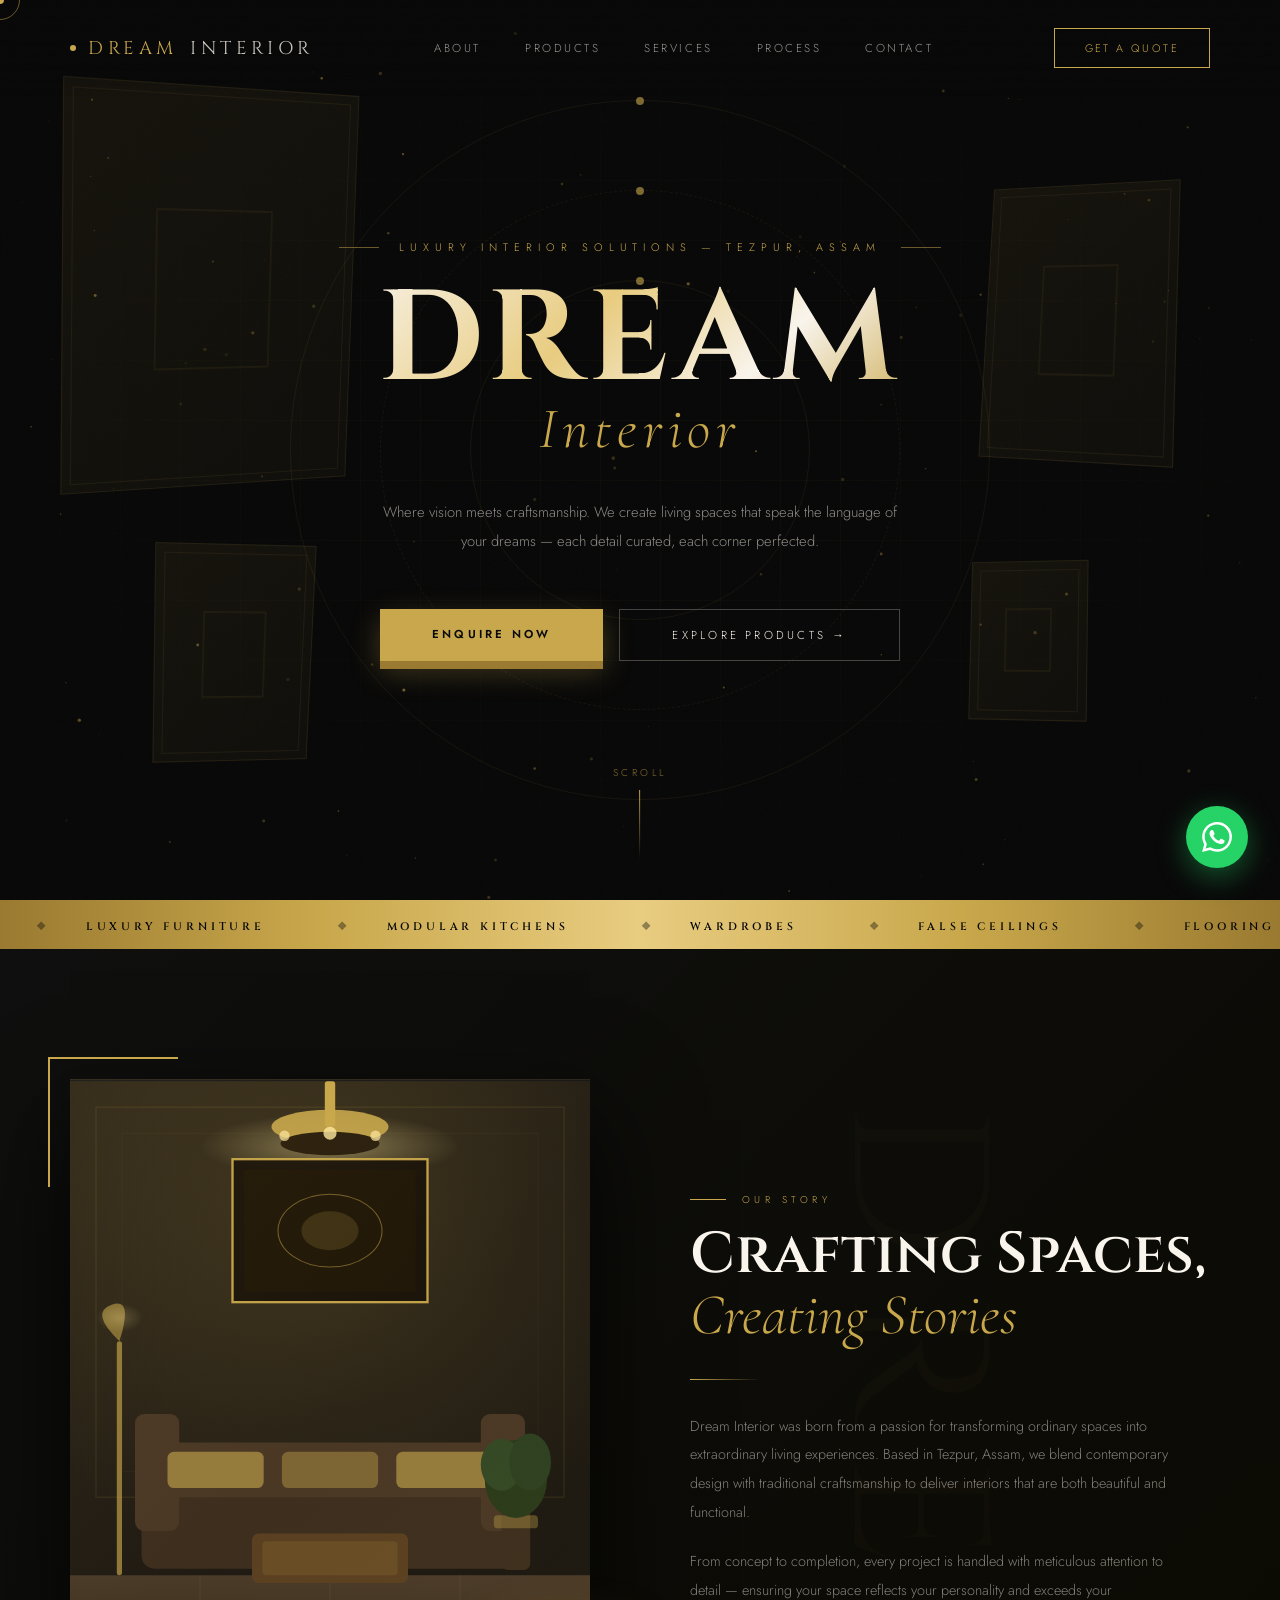
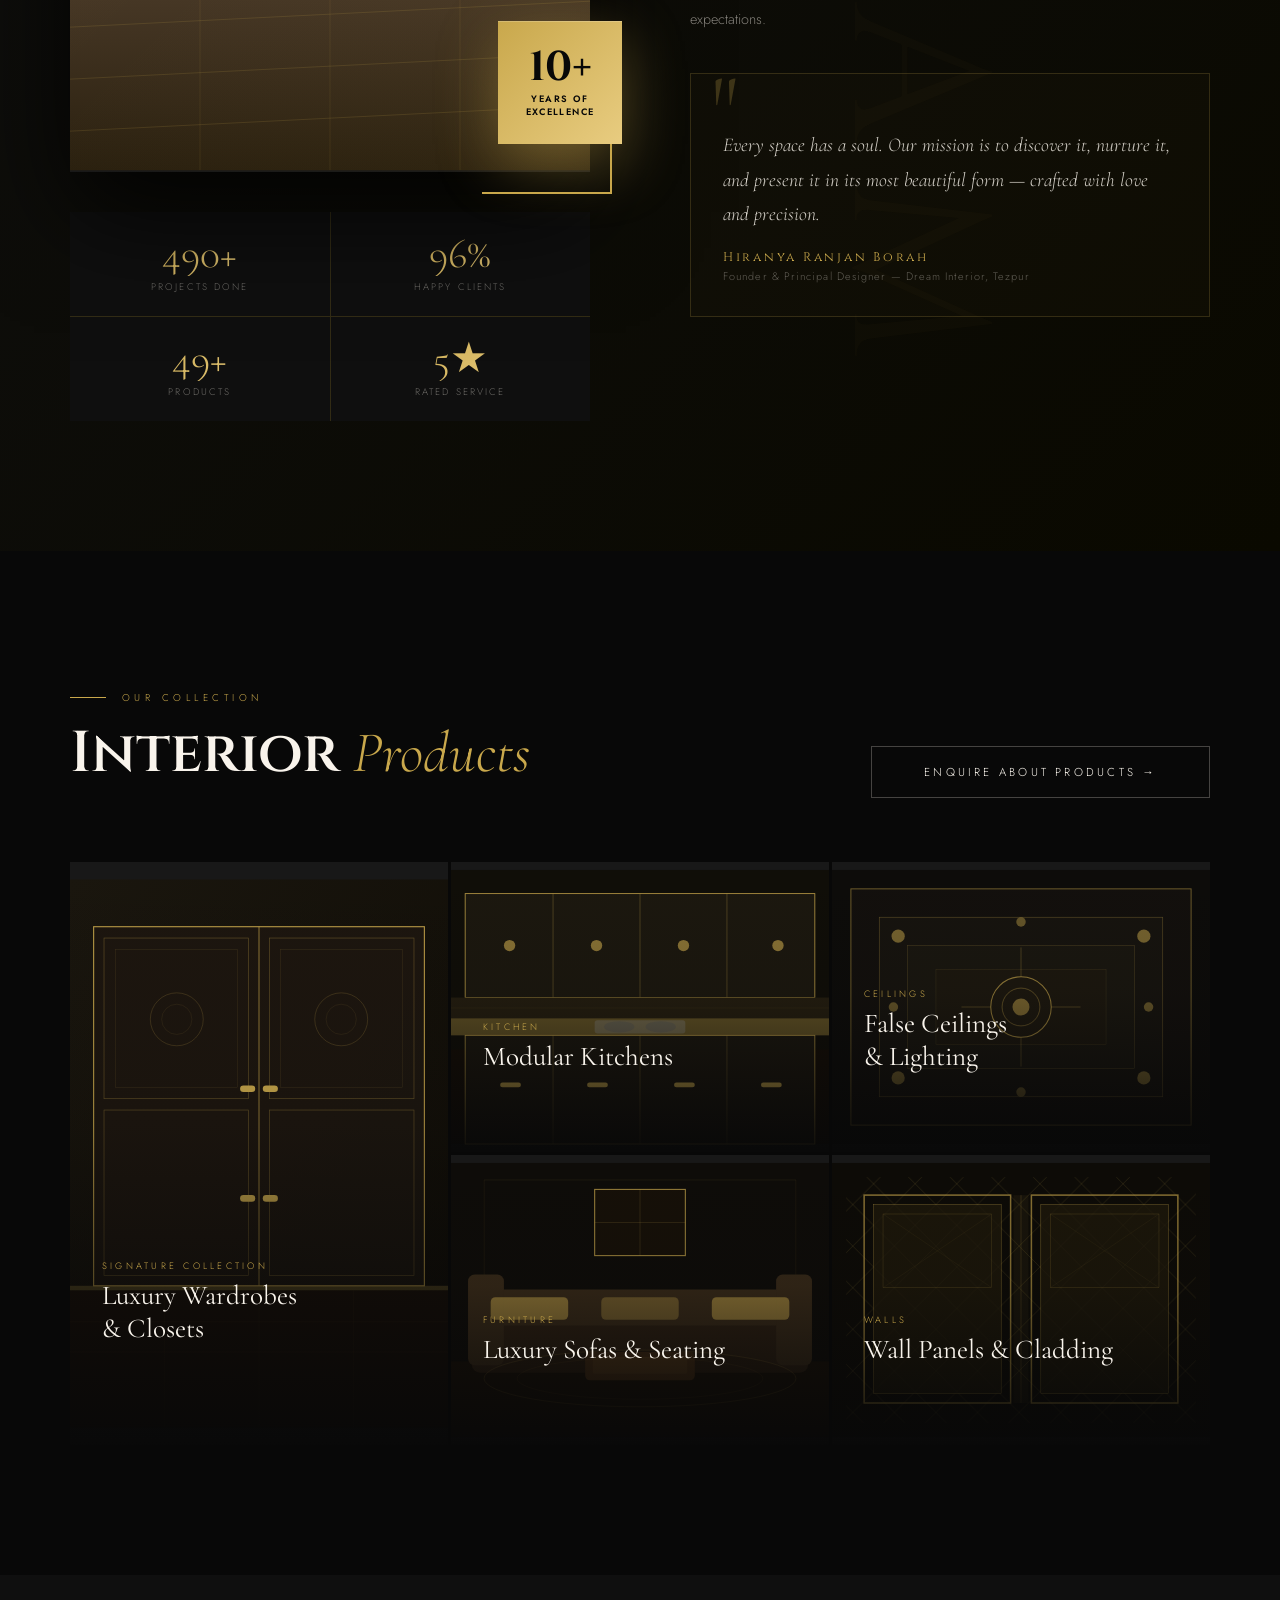
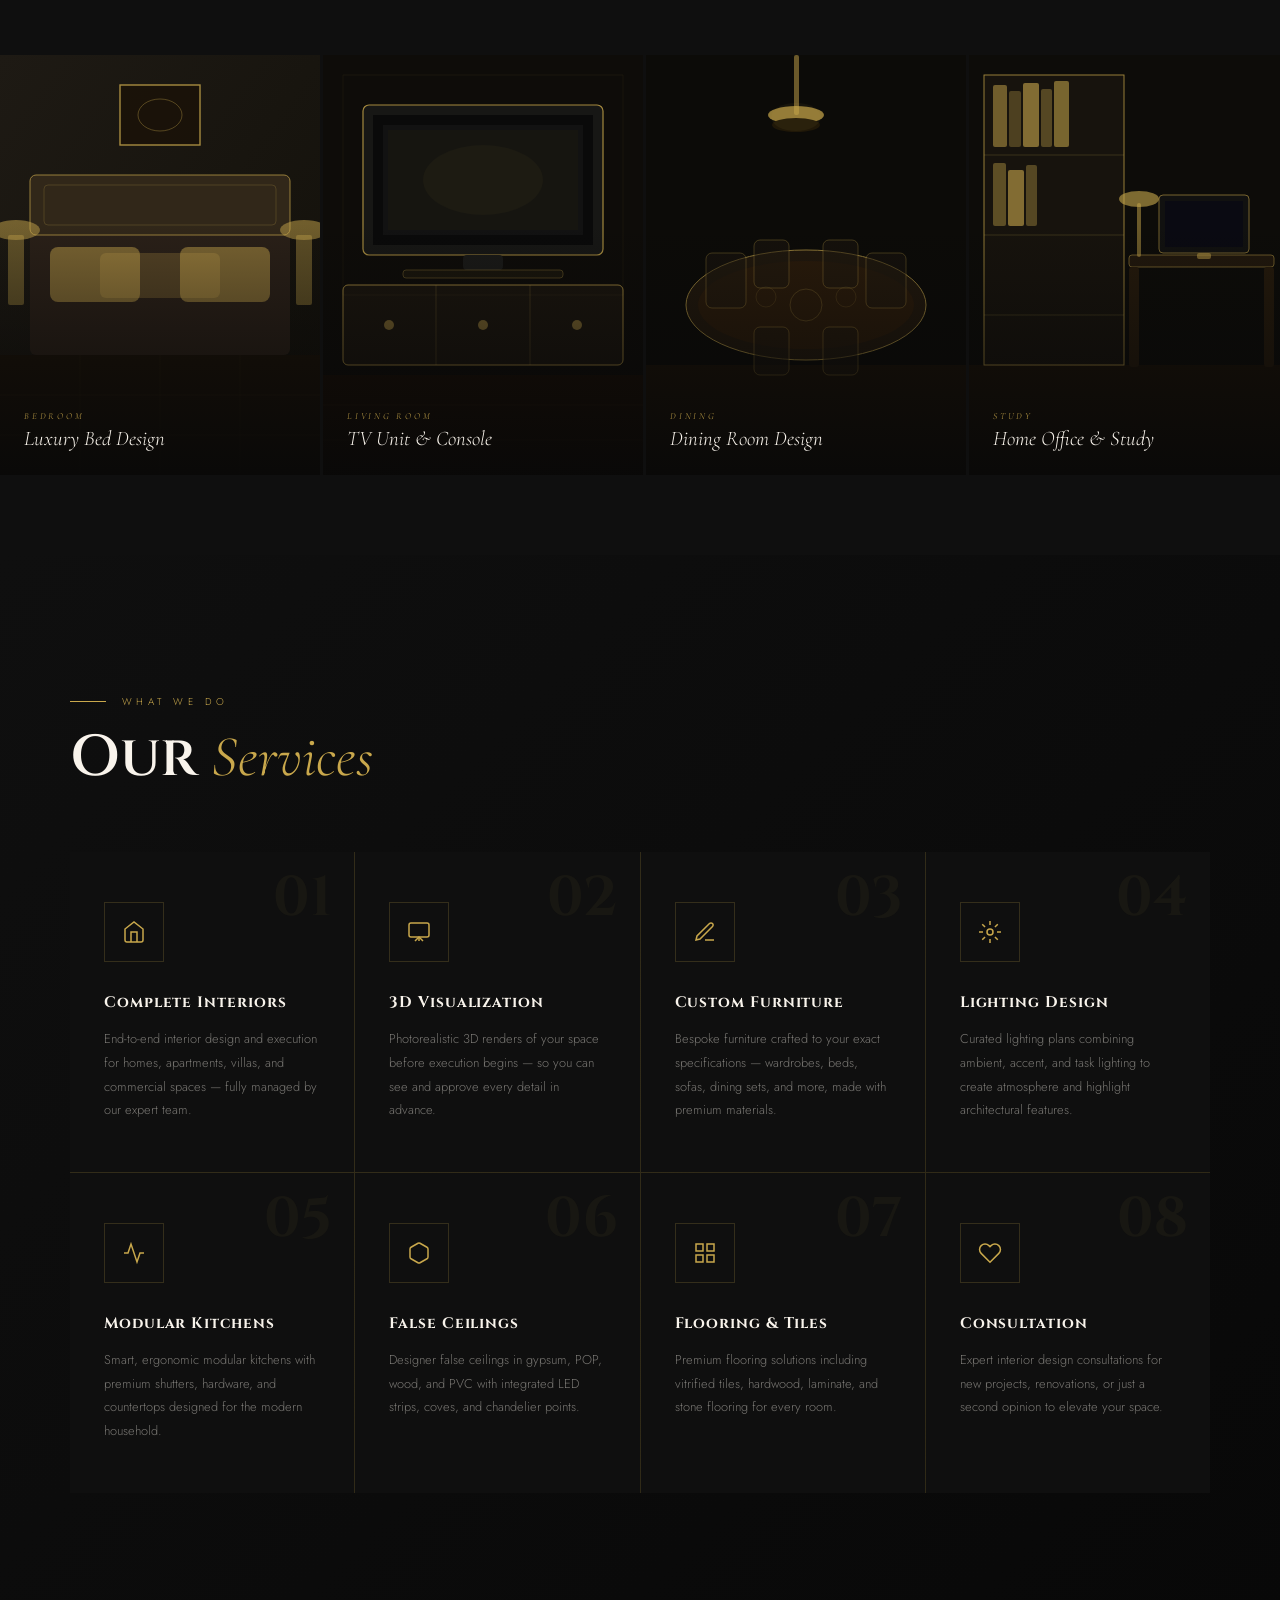
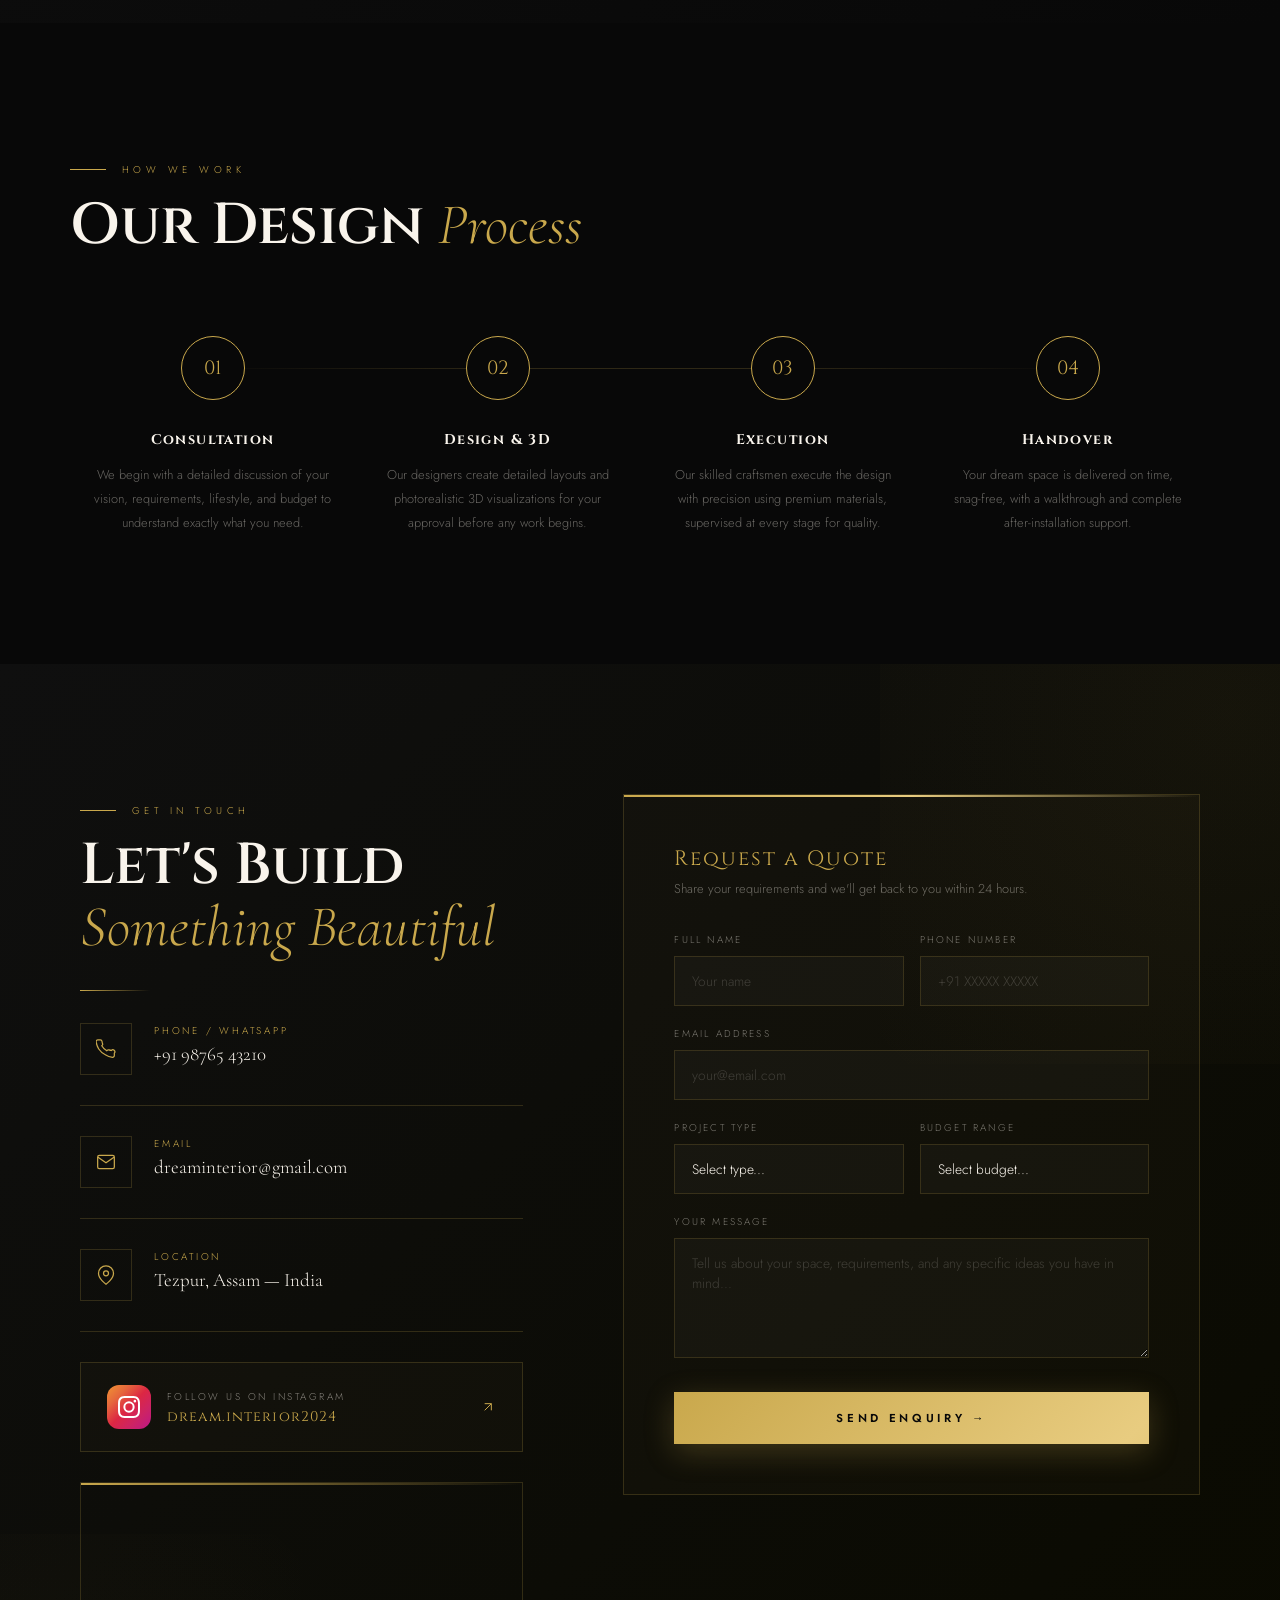
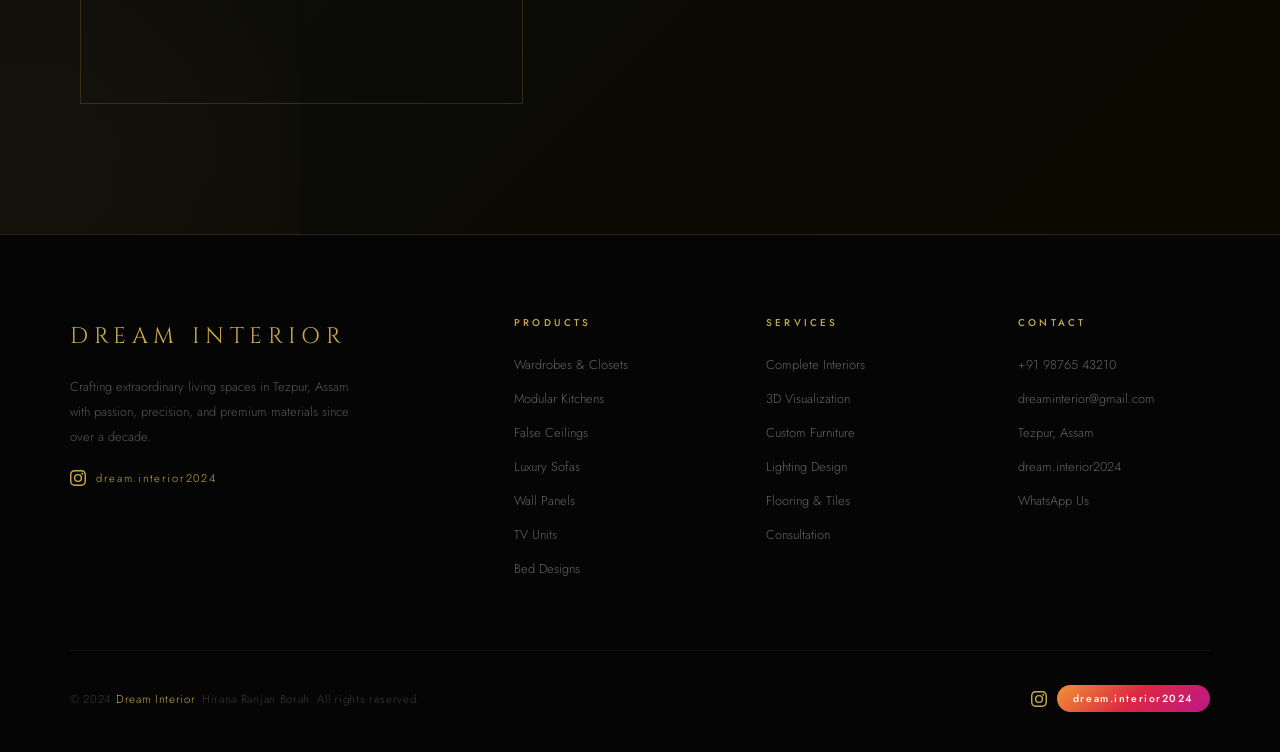
==== commit 748b2f1e: "Updated Css Files" ====
--- a/index.html
+++ b/index.html
@@ -5,7 +5,359 @@
 <meta name="viewport" content="width=device-width, initial-scale=1.0">
 <title>Dream Interior — Hiranya Ranjan Borah | Tezpur, Assam</title>
 <link href="https://fonts.googleapis.com/css2?family=Cormorant+Garamond:ital,wght@0,300;0,400;0,600;0,700;1,300;1,400&family=Cinzel:wght@400;600;700&family=Jost:wght@300;400;500;600&display=swap" rel="stylesheet">
-<link rel="stylesheet" href="style.css">
+<!-- <link rel="stylesheet" href="style.css"> -->
+ <style>
+  :root {
+  --gold: #C9A84C;
+  --gold-light: #E8CC80;
+  --gold-pale: #F5E8C0;
+  --gold-dark: #9a7a30;
+  --dark: #080808;
+  --dark2: #0f0f0f;
+  --dark3: #181818;
+  --dark4: #222;
+  --cream: #F9F4EC;
+  --text-muted: #888;
+  --border: rgba(201,168,76,0.2);
+  --border-bright: rgba(201,168,76,0.5);
+}
+
+*,*::before,*::after{margin:0;padding:0;box-sizing:border-box}
+html{scroll-behavior:smooth}
+
+body{
+  background:var(--dark);
+  color:var(--cream);
+  font-family:'Jost',sans-serif;
+  font-weight:300;
+  overflow-x:hidden;
+  cursor:none;
+}
+
+/* CURSOR */
+.cursor{position:fixed;top:0;left:0;width:8px;height:8px;background:var(--gold);border-radius:50%;pointer-events:none;z-index:99999;transform:translate(-50%,-50%);transition:width .3s,height .3s,opacity .3s;mix-blend-mode:normal}
+.cursor-ring{position:fixed;top:0;left:0;width:40px;height:40px;border:1px solid rgba(201,168,76,.5);border-radius:50%;pointer-events:none;z-index:99998;transform:translate(-50%,-50%);transition:all .15s ease}
+.cursor.expand{width:50px;height:50px;background:transparent;border:1px solid var(--gold)}
+
+/* NOISE */
+body::after{content:'';position:fixed;inset:0;background-image:url("data:image/svg+xml,%3Csvg viewBox='0 0 512 512' xmlns='http://www.w3.org/2000/svg'%3E%3Cfilter id='n'%3E%3CfeTurbulence type='fractalNoise' baseFrequency='.85' numOctaves='4' stitchTiles='stitch'/%3E%3C/filter%3E%3Crect width='100%25' height='100%25' filter='url(%23n)' opacity='.03'/%3E%3C/svg%3E");pointer-events:none;z-index:9998;opacity:.5}
+
+/* NAV */
+nav{position:fixed;top:0;left:0;right:0;z-index:1000;display:flex;align-items:center;justify-content:space-between;padding:28px 70px;background:linear-gradient(to bottom,rgba(8,8,8,.96),transparent);transition:all .5s}
+nav.scrolled{background:rgba(8,8,8,.97);padding:18px 70px;border-bottom:1px solid var(--border);backdrop-filter:blur(30px)}
+.nav-logo{font-family:'Cinzel',serif;font-size:1.15rem;letter-spacing:.25em;color:var(--gold);text-decoration:none;display:flex;align-items:center;gap:12px}
+.nav-logo::before{content:'';width:6px;height:6px;background:var(--gold);border-radius:50%;display:block}
+.nav-logo span{color:var(--cream);opacity:.8}
+.nav-links{display:flex;gap:44px}
+.nav-links a{color:var(--cream);text-decoration:none;font-size:.72rem;letter-spacing:.22em;text-transform:uppercase;opacity:.6;transition:opacity .3s,color .3s;position:relative;cursor:none}
+.nav-links a::after{content:'';position:absolute;bottom:-5px;left:0;width:0;height:1px;background:var(--gold);transition:width .4s}
+.nav-links a:hover{opacity:1;color:var(--gold)}
+.nav-links a:hover::after{width:100%}
+.nav-cta{background:transparent;border:1px solid var(--gold);color:var(--gold);padding:11px 30px;font-family:'Jost',sans-serif;font-size:.68rem;letter-spacing:.22em;text-transform:uppercase;text-decoration:none;transition:all .3s;cursor:none}
+.nav-cta:hover{background:var(--gold);color:var(--dark)}
+
+/* HERO */
+#hero{min-height:100vh;display:flex;align-items:center;justify-content:center;position:relative;overflow:hidden;perspective:1000px}
+
+.hero-canvas{position:absolute;inset:0;z-index:0}
+
+/* 3D Floating Panels */
+.hero-3d-scene{position:absolute;inset:0;pointer-events:none;z-index:1}
+.panel-3d{position:absolute;border:1px solid rgba(201,168,76,.12);background:rgba(201,168,76,.02);transform-style:preserve-3d;animation:float3d 8s ease-in-out infinite}
+.panel-3d:nth-child(1){width:300px;height:400px;top:10%;left:5%;animation-delay:0s;transform:perspective(800px) rotateY(15deg) rotateX(-5deg)}
+.panel-3d:nth-child(2){width:200px;height:280px;top:20%;right:8%;animation-delay:-2s;transform:perspective(800px) rotateY(-18deg) rotateX(8deg)}
+.panel-3d:nth-child(3){width:160px;height:220px;bottom:15%;left:12%;animation-delay:-4s;transform:perspective(800px) rotateY(10deg) rotateX(-10deg)}
+.panel-3d:nth-child(4){width:120px;height:160px;bottom:20%;right:15%;animation-delay:-6s;transform:perspective(800px) rotateY(-12deg) rotateX(5deg)}
+
+@keyframes float3d{
+  0%,100%{transform:perspective(800px) rotateY(15deg) rotateX(-5deg) translateY(0px)}
+  50%{transform:perspective(800px) rotateY(18deg) rotateX(-8deg) translateY(-20px)}
+}
+.panel-3d:nth-child(2){animation:float3d2 9s ease-in-out infinite}
+@keyframes float3d2{0%,100%{transform:perspective(800px) rotateY(-18deg) rotateX(8deg) translateY(0)}50%{transform:perspective(800px) rotateY(-22deg) rotateX(12deg) translateY(-25px)}}
+.panel-3d:nth-child(3){animation:float3d3 7s ease-in-out infinite}
+@keyframes float3d3{0%,100%{transform:perspective(800px) rotateY(10deg) rotateX(-10deg) translateY(0)}50%{transform:perspective(800px) rotateY(14deg) rotateX(-14deg) translateY(-15px)}}
+.panel-3d:nth-child(4){animation:float3d4 10s ease-in-out infinite}
+@keyframes float3d4{0%,100%{transform:perspective(800px) rotateY(-12deg) rotateX(5deg) translateY(0)}50%{transform:perspective(800px) rotateY(-16deg) rotateX(8deg) translateY(-18px)}}
+
+.panel-inner{width:100%;height:100%;position:relative;background:linear-gradient(135deg,rgba(201,168,76,.05) 0%,rgba(201,168,76,.02) 100%)}
+.panel-inner::before{content:'';position:absolute;inset:8px;border:1px solid rgba(201,168,76,.08)}
+.panel-inner::after{content:'';position:absolute;top:50%;left:50%;transform:translate(-50%,-50%);width:40%;height:40%;border:1px solid rgba(201,168,76,.12)}
+
+/* Hero grid */
+.hero-grid{position:absolute;inset:0;background-image:linear-gradient(rgba(201,168,76,.03) 1px,transparent 1px),linear-gradient(90deg,rgba(201,168,76,.03) 1px,transparent 1px);background-size:60px 60px;mask-image:radial-gradient(ellipse 80% 70% at center,black 20%,transparent 75%)}
+
+/* Rotating rings */
+.hero-rings{position:absolute;inset:0;display:flex;align-items:center;justify-content:center;pointer-events:none}
+.ring{position:absolute;border-radius:50%;border:1px solid rgba(201,168,76,.08)}
+.ring:nth-child(1){width:700px;height:700px;animation:ringRotate 60s linear infinite}
+.ring:nth-child(2){width:520px;height:520px;border-style:dashed;animation:ringRotate 40s linear infinite reverse}
+.ring:nth-child(3){width:340px;height:340px;animation:ringRotate 25s linear infinite}
+.ring:nth-child(1)::before,.ring:nth-child(2)::before,.ring:nth-child(3)::before{content:'';position:absolute;top:-4px;left:50%;width:8px;height:8px;background:var(--gold);border-radius:50%;margin-left:-4px;opacity:.6}
+@keyframes ringRotate{from{transform:rotate(0)}to{transform:rotate(360deg)}}
+
+/* Glow orbs */
+.hero-orb{position:absolute;border-radius:50%;filter:blur(80px);pointer-events:none}
+.hero-orb:nth-child(1){width:500px;height:500px;background:radial-gradient(circle,rgba(201,168,76,.08),transparent);top:-10%;left:-10%}
+.hero-orb:nth-child(2){width:400px;height:400px;background:radial-gradient(circle,rgba(201,168,76,.06),transparent);bottom:-10%;right:-5%}
+
+.hero-content{text-align:center;position:relative;z-index:5;padding:0 20px}
+.hero-eyebrow{font-size:.68rem;letter-spacing:.55em;text-transform:uppercase;color:var(--gold);margin-bottom:28px;opacity:0;animation:fadeUp 1s .3s forwards;display:flex;align-items:center;justify-content:center;gap:20px}
+.hero-eyebrow::before,.hero-eyebrow::after{content:'';width:40px;height:1px;background:var(--gold);opacity:.5}
+.hero-title{font-family:'Cinzel',serif;font-size:clamp(4rem,10vw,10rem);line-height:.9;letter-spacing:.05em;font-weight:700;margin-bottom:0;opacity:0;animation:fadeUp 1s .5s forwards;background:linear-gradient(135deg,var(--cream) 0%,var(--gold-light) 40%,var(--cream) 70%,var(--gold) 100%);-webkit-background-clip:text;-webkit-text-fill-color:transparent;background-clip:text;text-shadow:none;position:relative}
+.hero-title-sub{font-family:'Cormorant Garamond',serif;font-size:clamp(2rem,4.5vw,4.5rem);font-style:italic;font-weight:300;color:var(--gold);line-height:1.1;margin-bottom:36px;opacity:0;animation:fadeUp 1s .7s forwards;letter-spacing:.1em}
+.hero-desc{font-size:.92rem;line-height:2;color:rgba(249,244,236,.55);max-width:540px;margin:0 auto 52px;opacity:0;animation:fadeUp 1s .9s forwards}
+.hero-btns{display:flex;gap:16px;justify-content:center;flex-wrap:wrap;opacity:0;animation:fadeUp 1s 1.1s forwards}
+
+/* 3D Button */
+.btn-primary{background:var(--gold);color:var(--dark);padding:17px 52px;font-family:'Jost',sans-serif;font-size:.72rem;letter-spacing:.28em;text-transform:uppercase;text-decoration:none;font-weight:600;transition:all .3s;display:inline-block;cursor:none;position:relative;transform-style:preserve-3d;box-shadow:0 8px 0 var(--gold-dark),0 10px 30px rgba(201,168,76,.3)}
+.btn-primary::after{content:'';position:absolute;bottom:-8px;left:0;right:0;height:8px;background:var(--gold-dark);transform-origin:top;clip-path:polygon(0 0,100% 0,97% 100%,3% 100%)}
+.btn-primary:hover{transform:translateY(-4px);box-shadow:0 12px 0 var(--gold-dark),0 16px 40px rgba(201,168,76,.4)}
+.btn-primary:active{transform:translateY(4px);box-shadow:0 4px 0 var(--gold-dark),0 6px 20px rgba(201,168,76,.3)}
+
+.btn-outline{background:transparent;color:var(--cream);border:1px solid rgba(249,244,236,.25);padding:17px 52px;font-family:'Jost',sans-serif;font-size:.72rem;letter-spacing:.28em;text-transform:uppercase;text-decoration:none;transition:all .3s;display:inline-block;cursor:none;position:relative;overflow:hidden}
+.btn-outline::before{content:'';position:absolute;inset:0;background:var(--gold);transform:scaleX(0);transform-origin:right;transition:transform .4s}
+.btn-outline:hover{border-color:var(--gold);color:var(--dark)}
+.btn-outline:hover::before{transform:scaleX(1);transform-origin:left}
+.btn-outline span{position:relative;z-index:1}
+
+.hero-scroll{position:absolute;bottom:40px;left:50%;transform:translateX(-50%);display:flex;flex-direction:column;align-items:center;gap:10px;opacity:0;animation:fadeIn 1s 1.5s forwards;cursor:none}
+.hero-scroll span{font-size:.62rem;letter-spacing:.35em;text-transform:uppercase;color:var(--gold);opacity:.7}
+.scroll-line{width:1px;height:70px;background:linear-gradient(to bottom,var(--gold),transparent);animation:scrollAnim 2s ease-in-out infinite}
+@keyframes scrollAnim{0%{transform:scaleY(0);transform-origin:top;opacity:1}50%{transform:scaleY(1);opacity:1}100%{transform:scaleY(1);transform-origin:bottom;opacity:0}}
+@keyframes fadeUp{from{opacity:0;transform:translateY(35px)}to{opacity:1;transform:translateY(0)}}
+@keyframes fadeIn{from{opacity:0}to{opacity:1}}
+
+/* MARQUEE */
+.marquee-wrap{background:linear-gradient(to right,var(--gold-dark),var(--gold),var(--gold-light),var(--gold),var(--gold-dark));overflow:hidden;white-space:nowrap;padding:13px 0}
+.marquee-track{display:inline-block;animation:marquee 30s linear infinite}
+.marquee-track span{display:inline-block;font-family:'Cinzel',serif;font-size:.68rem;letter-spacing:.35em;text-transform:uppercase;color:var(--dark);padding:0 36px;font-weight:600}
+.marquee-track span::before{content:'❖';margin-right:36px;opacity:.4}
+@keyframes marquee{from{transform:translateX(0)}to{transform:translateX(-50%)}}
+
+/* SECTION COMMON */
+section{padding:130px 70px}
+.section-tag{display:inline-flex;align-items:center;gap:16px;font-size:.62rem;letter-spacing:.45em;text-transform:uppercase;color:var(--gold);margin-bottom:18px}
+.section-tag::before{content:'';width:36px;height:1px;background:var(--gold)}
+.section-title{font-family:'Cinzel',serif;font-size:clamp(2rem,4.5vw,3.8rem);font-weight:600;line-height:1.05;margin-bottom:14px}
+.section-title em{font-family:'Cormorant Garamond',serif;font-style:italic;font-weight:300;color:var(--gold)}
+.section-subtitle{color:rgba(249,244,236,.5);font-size:.9rem;line-height:2;max-width:480px}
+.divider{width:70px;height:1px;background:linear-gradient(to right,var(--gold),transparent);margin:32px 0}
+
+/* ABOUT — 3D card effect */
+#about{background:linear-gradient(135deg,var(--dark2) 0%,#0a0900 100%);position:relative;overflow:hidden}
+#about::before{content:'DREAM';position:absolute;right:-80px;top:50%;transform:translateY(-50%) rotate(90deg);font-family:'Cinzel',serif;font-size:12rem;color:rgba(201,168,76,.025);letter-spacing:.2em;pointer-events:none;white-space:nowrap;user-select:none}
+
+.about-grid{display:grid;grid-template-columns:1fr 1fr;gap:100px;align-items:center;max-width:1200px;margin:0 auto}
+
+.about-visual{position:relative;perspective:1000px}
+.about-3d-frame{transform-style:preserve-3d;transition:transform .5s ease;cursor:none}
+.about-3d-frame:hover{transform:perspective(1000px) rotateY(-5deg) rotateX(3deg)}
+
+.about-img-accent,.about-img-accent2{position:absolute;width:130px;height:130px;z-index:2;transition:transform .5s}
+.about-img-accent{top:-22px;left:-22px;border-top:2px solid var(--gold);border-left:2px solid var(--gold)}
+.about-img-accent2{bottom:-22px;right:-22px;border-bottom:2px solid var(--gold);border-right:2px solid var(--gold)}
+.about-3d-frame:hover .about-img-accent{transform:translate(-4px,-4px)}
+.about-3d-frame:hover .about-img-accent2{transform:translate(4px,4px)}
+
+.about-img-frame{width:100%;aspect-ratio:3/4;background:var(--dark3);position:relative;overflow:hidden;box-shadow:0 40px 100px rgba(0,0,0,.8),inset 0 1px 0 rgba(201,168,76,.1)}
+.about-img-frame::after{content:'';position:absolute;inset:0;background:linear-gradient(135deg,rgba(201,168,76,.06) 0%,transparent 50%,rgba(201,168,76,.04) 100%);pointer-events:none}
+
+.about-badge{position:absolute;bottom:28px;right:-32px;background:linear-gradient(135deg,var(--gold),var(--gold-light));color:var(--dark);padding:26px 18px;text-align:center;width:124px;box-shadow:0 20px 60px rgba(201,168,76,.4),inset 0 1px 0 rgba(255,255,255,.2);z-index:3}
+.about-badge .num{font-family:'Cinzel',serif;font-size:2.6rem;font-weight:700;line-height:1;display:block}
+.about-badge .lbl{font-size:.58rem;letter-spacing:.15em;text-transform:uppercase;font-weight:600;margin-top:4px;display:block}
+
+.about-stats{display:grid;grid-template-columns:1fr 1fr;gap:1px;background:var(--border);margin-top:40px}
+.stat{background:var(--dark2);padding:22px;text-align:center;transition:background .3s}
+.stat:hover{background:var(--dark3)}
+.stat .n{font-family:'Cormorant Garamond',serif;font-size:2.6rem;font-weight:300;color:var(--gold);line-height:1;background:linear-gradient(135deg,var(--gold),var(--gold-light));-webkit-background-clip:text;-webkit-text-fill-color:transparent;background-clip:text}
+.stat .l{font-size:.6rem;letter-spacing:.22em;text-transform:uppercase;color:rgba(249,244,236,.4);margin-top:4px}
+
+.owner-block{margin-top:40px;padding:32px;border:1px solid var(--border);background:rgba(201,168,76,.025);position:relative;transition:border-color .3s,background .3s}
+.owner-block:hover{border-color:rgba(201,168,76,.4);background:rgba(201,168,76,.04)}
+.owner-block::before{content:'"';font-family:'Cormorant Garamond',serif;font-size:6rem;color:var(--gold);opacity:.25;position:absolute;top:-12px;left:20px;line-height:1}
+.owner-quote{font-family:'Cormorant Garamond',serif;font-size:1.22rem;font-style:italic;line-height:1.75;color:rgba(249,244,236,.85);margin-bottom:18px;padding-top:22px}
+.owner-name{font-family:'Cinzel',serif;font-size:.78rem;letter-spacing:.22em;color:var(--gold)}
+.owner-title{font-size:.68rem;color:rgba(249,244,236,.35);letter-spacing:.1em;margin-top:2px}
+
+/* PRODUCTS — 3D hover cards */
+#products{background:var(--dark);position:relative}
+.products-header{display:flex;align-items:flex-end;justify-content:space-between;margin-bottom:64px;max-width:1200px;margin-left:auto;margin-right:auto}
+.products-grid{display:grid;grid-template-columns:repeat(3,1fr);gap:3px;max-width:1200px;margin:0 auto}
+.product-card{position:relative;overflow:hidden;cursor:none;background:var(--dark3);transform-style:preserve-3d;transition:transform .4s cubic-bezier(.25,.46,.45,.94)}
+.product-card:first-child{grid-row:span 2}
+.product-inner{width:100%;height:100%;min-height:290px;position:relative;overflow:hidden}
+.product-card:first-child .product-inner{min-height:582px}
+.product-visual{position:absolute;inset:0;transition:transform .9s cubic-bezier(.25,.46,.45,.94)}
+.product-card:hover .product-visual{transform:scale(1.07)}
+.product-card:hover{transform:perspective(1000px) translateZ(8px)}
+.product-overlay{position:absolute;inset:0;background:linear-gradient(to top,rgba(8,8,8,.95) 0%,rgba(8,8,8,.15) 55%,transparent 100%);transition:opacity .4s}
+.product-info{position:absolute;bottom:0;left:0;right:0;padding:32px;transform:translateY(6px);transition:transform .4s}
+.product-card:hover .product-info{transform:translateY(0)}
+.product-tag{font-size:.58rem;letter-spacing:.35em;text-transform:uppercase;color:var(--gold);margin-bottom:8px;display:block}
+.product-name{font-family:'Cormorant Garamond',serif;font-size:1.7rem;font-weight:400;line-height:1.2;margin-bottom:10px}
+.product-desc{font-size:.78rem;color:rgba(249,244,236,.55);line-height:1.7;opacity:0;transform:translateY(12px);transition:opacity .4s .1s,transform .4s .1s}
+.product-card:hover .product-desc{opacity:1;transform:translateY(0)}
+.product-arrow{position:absolute;top:22px;right:22px;width:46px;height:46px;border:1px solid rgba(201,168,76,.35);display:flex;align-items:center;justify-content:center;opacity:0;transform:translateY(-10px) rotate(-45deg);transition:opacity .3s,transform .3s;color:var(--gold);font-size:1.1rem}
+.product-card:hover .product-arrow{opacity:1;transform:translateY(0) rotate(0)}
+
+/* 3D gloss overlay */
+.product-gloss{position:absolute;inset:0;background:linear-gradient(135deg,rgba(255,255,255,.03) 0%,transparent 50%);pointer-events:none;opacity:0;transition:opacity .4s}
+.product-card:hover .product-gloss{opacity:1}
+
+/* SERVICES */
+#services{background:linear-gradient(135deg,var(--dark2) 0%,var(--dark) 100%);overflow:hidden;position:relative}
+.services-inner{max-width:1200px;margin:0 auto}
+.services-grid{display:grid;grid-template-columns:repeat(4,1fr);gap:1px;background:var(--border);margin-top:64px}
+.service-card{background:var(--dark2);padding:50px 34px;position:relative;overflow:hidden;transition:background .4s;cursor:none;transform-style:preserve-3d}
+.service-card::before{content:'';position:absolute;bottom:0;left:0;right:0;height:2px;background:linear-gradient(to right,var(--gold),var(--gold-light),var(--gold));transform:scaleX(0);transition:transform .5s}
+.service-card::after{content:'';position:absolute;inset:0;background:linear-gradient(135deg,rgba(201,168,76,.04) 0%,transparent 70%);opacity:0;transition:opacity .4s}
+.service-card:hover{background:var(--dark3)}
+.service-card:hover::before{transform:scaleX(1)}
+.service-card:hover::after{opacity:1}
+.service-icon{width:60px;height:60px;border:1px solid var(--border);display:flex;align-items:center;justify-content:center;margin-bottom:30px;color:var(--gold);font-size:1.6rem;transition:border-color .3s,background .3s,transform .3s;position:relative;z-index:1}
+.service-card:hover .service-icon{border-color:var(--gold);background:rgba(201,168,76,.08);transform:translateZ(10px) scale(1.05)}
+.service-name{font-family:'Cinzel',serif;font-size:.95rem;letter-spacing:.06em;margin-bottom:14px;color:var(--cream);position:relative;z-index:1}
+.service-desc{font-size:.8rem;line-height:1.85;color:rgba(249,244,236,.45);position:relative;z-index:1}
+.service-num{position:absolute;top:18px;right:22px;font-family:'Cinzel',serif;font-size:3.5rem;color:rgba(201,168,76,.05);line-height:1;font-weight:700}
+
+/* PROCESS */
+#process{background:var(--dark);max-width:100%}
+#process .inner{max-width:1200px;margin:0 auto}
+.process-steps{display:grid;grid-template-columns:repeat(4,1fr);margin-top:80px;position:relative}
+.process-connector{position:absolute;top:32px;left:12%;right:12%;height:1px;background:linear-gradient(to right,transparent,var(--gold),var(--gold),transparent);opacity:.2}
+.process-step{padding:0 24px;text-align:center;position:relative}
+.step-circle{width:64px;height:64px;border-radius:50%;border:1px solid var(--gold);display:flex;align-items:center;justify-content:center;margin:0 auto 30px;font-family:'Cinzel',serif;font-size:1.2rem;color:var(--gold);background:var(--dark);position:relative;z-index:1;transition:all .3s;cursor:none}
+.step-circle::after{content:'';position:absolute;inset:-1px;border-radius:50%;border:1px solid transparent;background:linear-gradient(135deg,var(--gold),var(--gold-light)) border-box;-webkit-mask:linear-gradient(#fff 0 0) padding-box,linear-gradient(#fff 0 0);-webkit-mask-composite:destination-out;mask-composite:exclude;opacity:0;transition:opacity .3s}
+.process-step:hover .step-circle{background:rgba(201,168,76,.08);transform:scale(1.1)}
+.process-step:hover .step-circle::after{opacity:1}
+.step-title{font-family:'Cinzel',serif;font-size:.88rem;letter-spacing:.1em;margin-bottom:14px;color:var(--cream)}
+.step-desc{font-size:.8rem;line-height:1.85;color:rgba(249,244,236,.4)}
+
+/* 3D SHOWCASE STRIP */
+#showcase{background:var(--dark2);padding:80px 0;overflow:hidden;position:relative}
+.showcase-track{display:flex;gap:3px;animation:showcaseScroll 40s linear infinite}
+.showcase-track:hover{animation-play-state:paused}
+.showcase-item{flex-shrink:0;width:320px;height:420px;position:relative;overflow:hidden;transform-style:preserve-3d;transition:transform .4s}
+.showcase-item:hover{transform:perspective(600px) rotateY(-8deg) translateZ(20px)}
+.showcase-item svg{width:100%;height:100%;position:absolute;inset:0}
+.showcase-item-overlay{position:absolute;inset:0;background:linear-gradient(to top,rgba(8,8,8,.9),transparent 60%)}
+.showcase-item-label{position:absolute;bottom:24px;left:24px;font-family:'Cormorant Garamond',serif;font-size:1.3rem;font-style:italic;color:var(--cream)}
+.showcase-item-tag{display:block;font-size:.58rem;letter-spacing:.3em;text-transform:uppercase;color:var(--gold);margin-bottom:4px}
+@keyframes showcaseScroll{from{transform:translateX(0)}to{transform:translateX(-50%)}}
+
+/* ENQUIRE */
+#enquire{background:linear-gradient(135deg,var(--dark2) 0%,#0a0a00 100%);position:relative;overflow:hidden}
+#enquire::before{content:'';position:absolute;top:-300px;right:-300px;width:700px;height:700px;background:radial-gradient(circle,rgba(201,168,76,.05),transparent);pointer-events:none}
+#enquire::after{content:'';position:absolute;bottom:-200px;left:-200px;width:500px;height:500px;background:radial-gradient(circle,rgba(201,168,76,.04),transparent);pointer-events:none}
+
+.enquire-inner{max-width:1120px;margin:0 auto;display:grid;grid-template-columns:1fr 1.3fr;gap:100px;align-items:start}
+
+/* Contact side */
+.enquire-info .contact-item{display:flex;align-items:flex-start;gap:22px;margin-bottom:30px;padding-bottom:30px;border-bottom:1px solid var(--border)}
+.contact-item:last-of-type{border-bottom:none}
+.contact-icon{width:52px;height:52px;border:1px solid var(--border);display:flex;align-items:center;justify-content:center;flex-shrink:0;color:var(--gold);font-size:1.3rem;transition:all .3s}
+.contact-item:hover .contact-icon{border-color:var(--gold);background:rgba(201,168,76,.08);transform:scale(1.05)}
+.contact-label{font-size:.62rem;letter-spacing:.28em;text-transform:uppercase;color:var(--gold);margin-bottom:5px}
+.contact-value{font-family:'Cormorant Garamond',serif;font-size:1.18rem;color:var(--cream)}
+.contact-value a{color:inherit;text-decoration:none;transition:color .3s;cursor:none}
+.contact-value a:hover{color:var(--gold)}
+
+/* Instagram CTA */
+.instagram-cta{display:flex;align-items:center;gap:16px;padding:22px 26px;border:1px solid var(--border);background:rgba(201,168,76,.025);text-decoration:none;transition:all .3s;cursor:none;margin-top:8px}
+.instagram-cta:hover{border-color:rgba(201,168,76,.5);background:rgba(201,168,76,.06);transform:translateX(6px)}
+.ig-icon{width:44px;height:44px;border-radius:12px;background:linear-gradient(135deg,#f09433,#e6683c,#dc2743,#cc2366,#bc1888);display:flex;align-items:center;justify-content:center;flex-shrink:0}
+.ig-icon svg{width:22px;height:22px;fill:white}
+.ig-text .ig-label{font-size:.62rem;letter-spacing:.25em;text-transform:uppercase;color:rgba(249,244,236,.5);margin-bottom:3px}
+.ig-text .ig-handle{font-family:'Cinzel',serif;font-size:.88rem;letter-spacing:.08em;color:var(--gold)}
+
+/* Map */
+.map-embed{margin-top:30px;border:1px solid var(--border);overflow:hidden;position:relative}
+.map-embed::before{content:'';position:absolute;top:0;left:0;right:0;height:2px;background:linear-gradient(to right,var(--gold),transparent);z-index:1}
+.map-embed iframe{width:100%;height:220px;border:none;display:block;filter:invert(90%) hue-rotate(180deg) brightness(.85) contrast(1.1) saturate(0.7)}
+
+/* Form */
+.enquire-form{background:rgba(201,168,76,.025);border:1px solid var(--border);padding:50px;position:relative}
+.enquire-form::before{content:'';position:absolute;top:0;left:0;right:0;height:2px;background:linear-gradient(to right,var(--gold),var(--gold-light),transparent)}
+.form-title{font-family:'Cinzel',serif;font-size:1.3rem;color:var(--gold);margin-bottom:6px;letter-spacing:.1em}
+.form-subtitle{font-size:.8rem;color:rgba(249,244,236,.4);margin-bottom:34px}
+.form-row{display:grid;grid-template-columns:1fr 1fr;gap:16px}
+.form-group{margin-bottom:20px}
+.form-group label{display:block;font-size:.62rem;letter-spacing:.22em;text-transform:uppercase;color:rgba(249,244,236,.45);margin-bottom:9px}
+.form-group input,.form-group select,.form-group textarea{width:100%;background:rgba(255,255,255,.025);border:1px solid rgba(201,168,76,.18);color:var(--cream);padding:14px 17px;font-family:'Jost',sans-serif;font-size:.86rem;font-weight:300;outline:none;transition:border-color .3s,background .3s;-webkit-appearance:none;cursor:none}
+.form-group select option{background:#181818}
+.form-group input:focus,.form-group select:focus,.form-group textarea:focus{border-color:var(--gold);background:rgba(201,168,76,.04)}
+.form-group textarea{min-height:120px;resize:vertical}
+.form-group input::placeholder,.form-group textarea::placeholder{color:rgba(249,244,236,.18)}
+.form-submit{width:100%;background:linear-gradient(135deg,var(--gold),var(--gold-light),var(--gold));color:var(--dark);border:none;padding:18px;font-family:'Jost',sans-serif;font-size:.72rem;font-weight:600;letter-spacing:.32em;text-transform:uppercase;cursor:none;transition:all .3s;margin-top:8px;box-shadow:0 8px 30px rgba(201,168,76,.25);background-size:200%;background-position:0%}
+.form-submit:hover{background-position:100%;transform:translateY(-2px);box-shadow:0 16px 50px rgba(201,168,76,.4)}
+.form-success{display:none;text-align:center;padding:50px 20px}
+.form-success .check{width:70px;height:70px;border:2px solid var(--gold);border-radius:50%;display:flex;align-items:center;justify-content:center;margin:0 auto 22px;font-size:1.6rem;color:var(--gold)}
+.form-success p{font-family:'Cormorant Garamond',serif;font-size:1.5rem;font-style:italic;color:var(--cream);margin-bottom:10px}
+.form-success span{font-size:.78rem;color:rgba(249,244,236,.45)}
+
+/* FOOTER */
+footer{background:#050505;padding:80px 70px 40px;border-top:1px solid var(--border)}
+.footer-top{display:grid;grid-template-columns:2fr 1fr 1fr 1fr;gap:60px;max-width:1200px;margin:0 auto 60px}
+.footer-brand .brand-name{font-family:'Cinzel',serif;font-size:1.4rem;letter-spacing:.25em;color:var(--gold);margin-bottom:16px}
+.footer-brand p{font-size:.8rem;line-height:1.95;color:rgba(249,244,236,.35);max-width:280px}
+.footer-brand .ig-link{display:inline-flex;align-items:center;gap:10px;margin-top:20px;text-decoration:none;color:var(--gold);font-size:.7rem;letter-spacing:.15em;transition:opacity .3s;cursor:none}
+.footer-brand .ig-link:hover{opacity:.7}
+.footer-col h4{font-family:'Jost',sans-serif;font-size:.62rem;letter-spacing:.32em;text-transform:uppercase;color:var(--gold);margin-bottom:22px;font-weight:500}
+.footer-col ul{list-style:none}
+.footer-col ul li{margin-bottom:11px}
+.footer-col ul li a{color:rgba(249,244,236,.4);text-decoration:none;font-size:.8rem;transition:color .3s;cursor:none}
+.footer-col ul li a:hover{color:var(--gold)}
+.footer-bottom{border-top:1px solid rgba(201,168,76,.08);padding-top:34px;display:flex;align-items:center;justify-content:space-between;max-width:1200px;margin:0 auto}
+.footer-bottom p{font-size:.72rem;color:rgba(249,244,236,.22);letter-spacing:.06em}
+.footer-bottom p span{color:var(--gold)}
+.footer-ig-badge{display:flex;align-items:center;gap:10px;text-decoration:none;cursor:none}
+.footer-ig-badge .ig-pill{background:linear-gradient(135deg,#f09433,#dc2743,#bc1888);padding:6px 16px;border-radius:30px;font-size:.65rem;letter-spacing:.15em;color:#fff;font-weight:500}
+
+/* WHATSAPP */
+.whatsapp-btn{position:fixed;bottom:32px;right:32px;width:62px;height:62px;background:#25D366;border-radius:50%;display:flex;align-items:center;justify-content:center;text-decoration:none;z-index:500;box-shadow:0 8px 30px rgba(37,211,102,.4);animation:wpPulse 2.5s ease-in-out infinite;cursor:none}
+.whatsapp-btn svg{width:30px;height:30px;fill:white}
+@keyframes wpPulse{0%,100%{box-shadow:0 8px 30px rgba(37,211,102,.4)}50%{box-shadow:0 8px 50px rgba(37,211,102,.7)}}
+
+/* SCROLL REVEAL */
+.reveal{opacity:0;transform:translateY(45px);transition:opacity .9s cubic-bezier(.25,.46,.45,.94),transform .9s cubic-bezier(.25,.46,.45,.94)}
+.reveal.visible{opacity:1;transform:translateY(0)}
+.reveal-delay-1{transition-delay:.12s}.reveal-delay-2{transition-delay:.24s}.reveal-delay-3{transition-delay:.36s}.reveal-delay-4{transition-delay:.48s}
+.reveal-left{opacity:0;transform:translateX(-45px);transition:opacity .9s,transform .9s}
+.reveal-left.visible{opacity:1;transform:translateX(0)}
+.reveal-right{opacity:0;transform:translateX(45px);transition:opacity .9s,transform .9s}
+.reveal-right.visible{opacity:1;transform:translateX(0)}
+
+/* MOBILE */
+@media(max-width:900px){
+  nav{padding:20px 24px}
+  nav.scrolled{padding:14px 24px}
+  .nav-links{display:none}
+  section{padding:80px 24px}
+  .about-grid{grid-template-columns:1fr;gap:60px}
+  .products-grid{grid-template-columns:1fr 1fr}
+  .product-card:first-child{grid-row:span 1}
+  .product-card:first-child .product-inner{min-height:290px}
+  .services-grid{grid-template-columns:1fr 1fr}
+  .process-steps{grid-template-columns:1fr 1fr}
+  .process-connector{display:none}
+  .enquire-inner{grid-template-columns:1fr;gap:60px}
+  .form-row{grid-template-columns:1fr}
+  .footer-top{grid-template-columns:1fr 1fr;gap:40px}
+  .footer-bottom{flex-direction:column;gap:12px;text-align:center}
+  .products-header{flex-direction:column;align-items:flex-start;gap:20px;margin-bottom:40px}
+  .panel-3d{display:none}
+}
+@media(max-width:600px){
+  .products-grid{grid-template-columns:1fr}
+  .services-grid{grid-template-columns:1fr}
+  .process-steps{grid-template-columns:1fr}
+  .footer-top{grid-template-columns:1fr}
+}
+
+/* SVG rooms */
+.room-visual{width:100%;height:100%;position:absolute;inset:0}
+ </style>
 </head>
 <body>
 
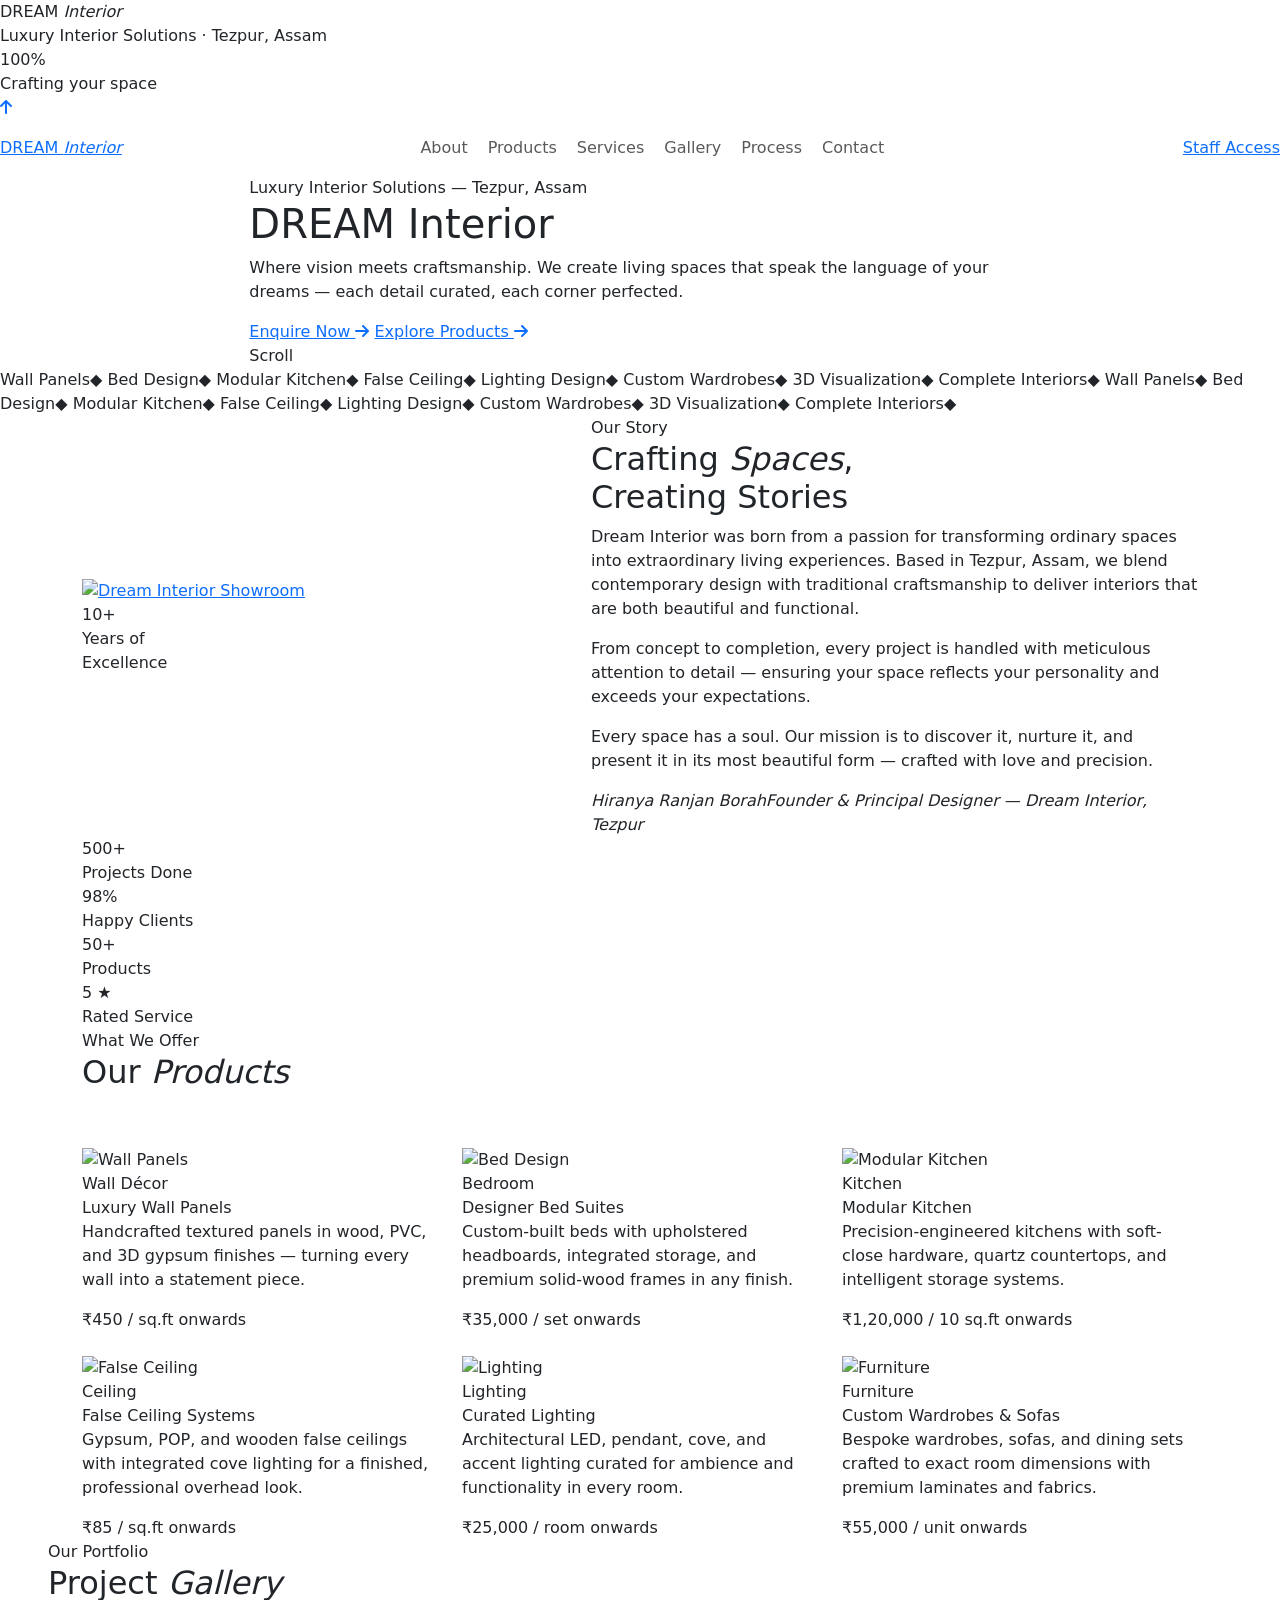
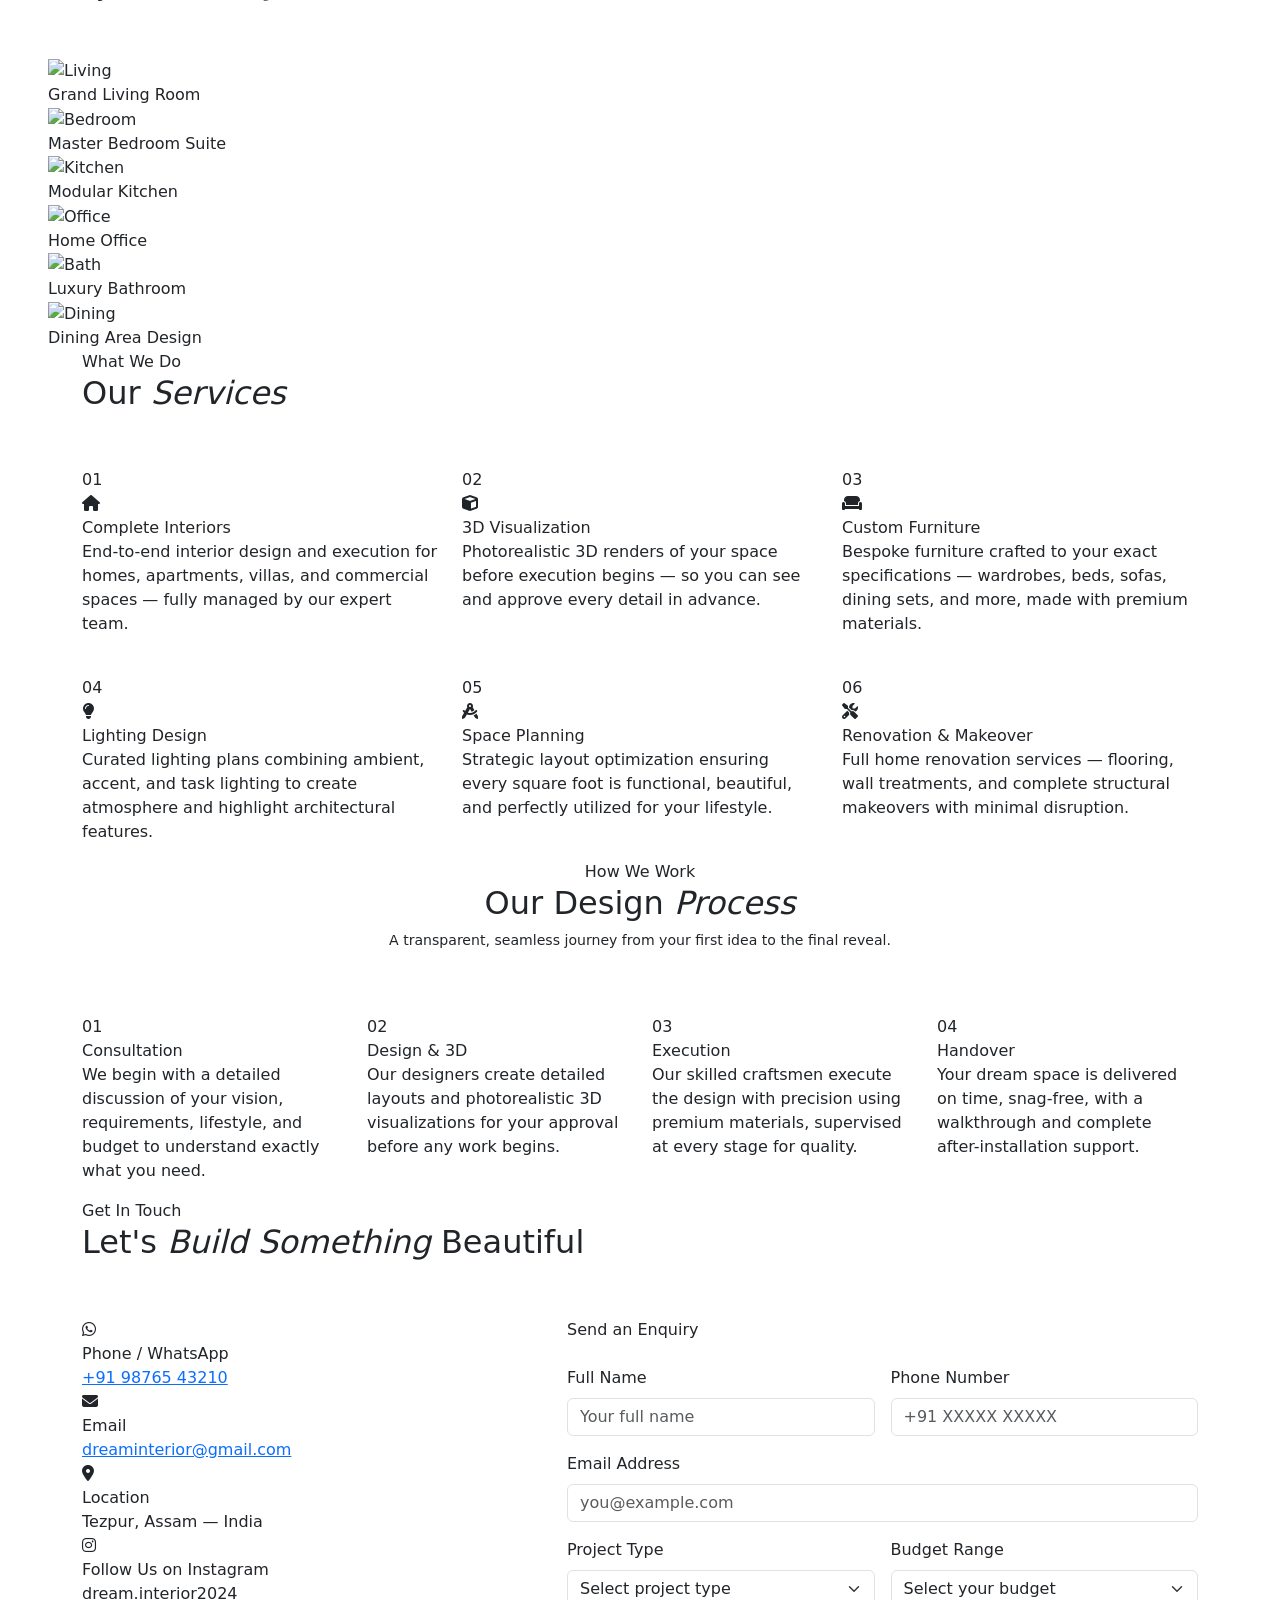
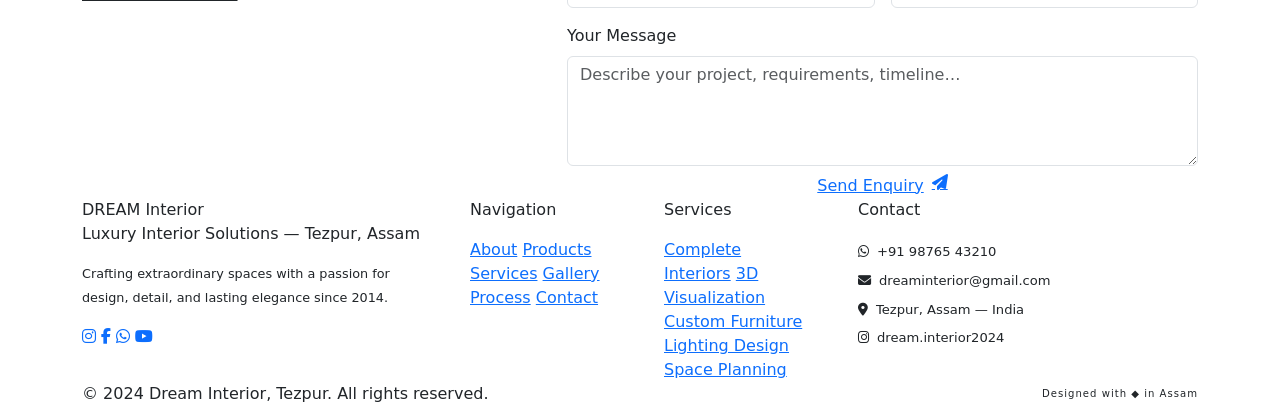
==== commit d61bf3fd: "Fixed requirements" ====
--- a/index.html
+++ b/index.html
@@ -1,1423 +1,673 @@
+
 <!DOCTYPE html>
 <html lang="en">
 <head>
-<meta charset="UTF-8">
-<meta name="viewport" content="width=device-width, initial-scale=1.0">
-<title>Dream Interior — Hiranya Ranjan Borah | Tezpur, Assam</title>
-<link href="https://fonts.googleapis.com/css2?family=Cormorant+Garamond:ital,wght@0,300;0,400;0,600;0,700;1,300;1,400&family=Cinzel:wght@400;600;700&family=Jost:wght@300;400;500;600&display=swap" rel="stylesheet">
-<!-- <link rel="stylesheet" href="style.css"> -->
- <style>
-  :root {
-  --gold: #C9A84C;
-  --gold-light: #E8CC80;
-  --gold-pale: #F5E8C0;
-  --gold-dark: #9a7a30;
-  --dark: #080808;
-  --dark2: #0f0f0f;
-  --dark3: #181818;
-  --dark4: #222;
-  --cream: #F9F4EC;
-  --text-muted: #888;
-  --border: rgba(201,168,76,0.2);
-  --border-bright: rgba(201,168,76,0.5);
-}
-
-*,*::before,*::after{margin:0;padding:0;box-sizing:border-box}
-html{scroll-behavior:smooth}
-
-body{
-  background:var(--dark);
-  color:var(--cream);
-  font-family:'Jost',sans-serif;
-  font-weight:300;
-  overflow-x:hidden;
-  cursor:none;
-}
-
-/* CURSOR */
-.cursor{position:fixed;top:0;left:0;width:8px;height:8px;background:var(--gold);border-radius:50%;pointer-events:none;z-index:99999;transform:translate(-50%,-50%);transition:width .3s,height .3s,opacity .3s;mix-blend-mode:normal}
-.cursor-ring{position:fixed;top:0;left:0;width:40px;height:40px;border:1px solid rgba(201,168,76,.5);border-radius:50%;pointer-events:none;z-index:99998;transform:translate(-50%,-50%);transition:all .15s ease}
-.cursor.expand{width:50px;height:50px;background:transparent;border:1px solid var(--gold)}
-
-/* NOISE */
-body::after{content:'';position:fixed;inset:0;background-image:url("data:image/svg+xml,%3Csvg viewBox='0 0 512 512' xmlns='http://www.w3.org/2000/svg'%3E%3Cfilter id='n'%3E%3CfeTurbulence type='fractalNoise' baseFrequency='.85' numOctaves='4' stitchTiles='stitch'/%3E%3C/filter%3E%3Crect width='100%25' height='100%25' filter='url(%23n)' opacity='.03'/%3E%3C/svg%3E");pointer-events:none;z-index:9998;opacity:.5}
-
-/* NAV */
-nav{position:fixed;top:0;left:0;right:0;z-index:1000;display:flex;align-items:center;justify-content:space-between;padding:28px 70px;background:linear-gradient(to bottom,rgba(8,8,8,.96),transparent);transition:all .5s}
-nav.scrolled{background:rgba(8,8,8,.97);padding:18px 70px;border-bottom:1px solid var(--border);backdrop-filter:blur(30px)}
-.nav-logo{font-family:'Cinzel',serif;font-size:1.15rem;letter-spacing:.25em;color:var(--gold);text-decoration:none;display:flex;align-items:center;gap:12px}
-.nav-logo::before{content:'';width:6px;height:6px;background:var(--gold);border-radius:50%;display:block}
-.nav-logo span{color:var(--cream);opacity:.8}
-.nav-links{display:flex;gap:44px}
-.nav-links a{color:var(--cream);text-decoration:none;font-size:.72rem;letter-spacing:.22em;text-transform:uppercase;opacity:.6;transition:opacity .3s,color .3s;position:relative;cursor:none}
-.nav-links a::after{content:'';position:absolute;bottom:-5px;left:0;width:0;height:1px;background:var(--gold);transition:width .4s}
-.nav-links a:hover{opacity:1;color:var(--gold)}
-.nav-links a:hover::after{width:100%}
-.nav-cta{background:transparent;border:1px solid var(--gold);color:var(--gold);padding:11px 30px;font-family:'Jost',sans-serif;font-size:.68rem;letter-spacing:.22em;text-transform:uppercase;text-decoration:none;transition:all .3s;cursor:none}
-.nav-cta:hover{background:var(--gold);color:var(--dark)}
-
-/* HERO */
-#hero{min-height:100vh;display:flex;align-items:center;justify-content:center;position:relative;overflow:hidden;perspective:1000px}
-
-.hero-canvas{position:absolute;inset:0;z-index:0}
-
-/* 3D Floating Panels */
-.hero-3d-scene{position:absolute;inset:0;pointer-events:none;z-index:1}
-.panel-3d{position:absolute;border:1px solid rgba(201,168,76,.12);background:rgba(201,168,76,.02);transform-style:preserve-3d;animation:float3d 8s ease-in-out infinite}
-.panel-3d:nth-child(1){width:300px;height:400px;top:10%;left:5%;animation-delay:0s;transform:perspective(800px) rotateY(15deg) rotateX(-5deg)}
-.panel-3d:nth-child(2){width:200px;height:280px;top:20%;right:8%;animation-delay:-2s;transform:perspective(800px) rotateY(-18deg) rotateX(8deg)}
-.panel-3d:nth-child(3){width:160px;height:220px;bottom:15%;left:12%;animation-delay:-4s;transform:perspective(800px) rotateY(10deg) rotateX(-10deg)}
-.panel-3d:nth-child(4){width:120px;height:160px;bottom:20%;right:15%;animation-delay:-6s;transform:perspective(800px) rotateY(-12deg) rotateX(5deg)}
-
-@keyframes float3d{
-  0%,100%{transform:perspective(800px) rotateY(15deg) rotateX(-5deg) translateY(0px)}
-  50%{transform:perspective(800px) rotateY(18deg) rotateX(-8deg) translateY(-20px)}
-}
-.panel-3d:nth-child(2){animation:float3d2 9s ease-in-out infinite}
-@keyframes float3d2{0%,100%{transform:perspective(800px) rotateY(-18deg) rotateX(8deg) translateY(0)}50%{transform:perspective(800px) rotateY(-22deg) rotateX(12deg) translateY(-25px)}}
-.panel-3d:nth-child(3){animation:float3d3 7s ease-in-out infinite}
-@keyframes float3d3{0%,100%{transform:perspective(800px) rotateY(10deg) rotateX(-10deg) translateY(0)}50%{transform:perspective(800px) rotateY(14deg) rotateX(-14deg) translateY(-15px)}}
-.panel-3d:nth-child(4){animation:float3d4 10s ease-in-out infinite}
-@keyframes float3d4{0%,100%{transform:perspective(800px) rotateY(-12deg) rotateX(5deg) translateY(0)}50%{transform:perspective(800px) rotateY(-16deg) rotateX(8deg) translateY(-18px)}}
-
-.panel-inner{width:100%;height:100%;position:relative;background:linear-gradient(135deg,rgba(201,168,76,.05) 0%,rgba(201,168,76,.02) 100%)}
-.panel-inner::before{content:'';position:absolute;inset:8px;border:1px solid rgba(201,168,76,.08)}
-.panel-inner::after{content:'';position:absolute;top:50%;left:50%;transform:translate(-50%,-50%);width:40%;height:40%;border:1px solid rgba(201,168,76,.12)}
-
-/* Hero grid */
-.hero-grid{position:absolute;inset:0;background-image:linear-gradient(rgba(201,168,76,.03) 1px,transparent 1px),linear-gradient(90deg,rgba(201,168,76,.03) 1px,transparent 1px);background-size:60px 60px;mask-image:radial-gradient(ellipse 80% 70% at center,black 20%,transparent 75%)}
-
-/* Rotating rings */
-.hero-rings{position:absolute;inset:0;display:flex;align-items:center;justify-content:center;pointer-events:none}
-.ring{position:absolute;border-radius:50%;border:1px solid rgba(201,168,76,.08)}
-.ring:nth-child(1){width:700px;height:700px;animation:ringRotate 60s linear infinite}
-.ring:nth-child(2){width:520px;height:520px;border-style:dashed;animation:ringRotate 40s linear infinite reverse}
-.ring:nth-child(3){width:340px;height:340px;animation:ringRotate 25s linear infinite}
-.ring:nth-child(1)::before,.ring:nth-child(2)::before,.ring:nth-child(3)::before{content:'';position:absolute;top:-4px;left:50%;width:8px;height:8px;background:var(--gold);border-radius:50%;margin-left:-4px;opacity:.6}
-@keyframes ringRotate{from{transform:rotate(0)}to{transform:rotate(360deg)}}
-
-/* Glow orbs */
-.hero-orb{position:absolute;border-radius:50%;filter:blur(80px);pointer-events:none}
-.hero-orb:nth-child(1){width:500px;height:500px;background:radial-gradient(circle,rgba(201,168,76,.08),transparent);top:-10%;left:-10%}
-.hero-orb:nth-child(2){width:400px;height:400px;background:radial-gradient(circle,rgba(201,168,76,.06),transparent);bottom:-10%;right:-5%}
-
-.hero-content{text-align:center;position:relative;z-index:5;padding:0 20px}
-.hero-eyebrow{font-size:.68rem;letter-spacing:.55em;text-transform:uppercase;color:var(--gold);margin-bottom:28px;opacity:0;animation:fadeUp 1s .3s forwards;display:flex;align-items:center;justify-content:center;gap:20px}
-.hero-eyebrow::before,.hero-eyebrow::after{content:'';width:40px;height:1px;background:var(--gold);opacity:.5}
-.hero-title{font-family:'Cinzel',serif;font-size:clamp(4rem,10vw,10rem);line-height:.9;letter-spacing:.05em;font-weight:700;margin-bottom:0;opacity:0;animation:fadeUp 1s .5s forwards;background:linear-gradient(135deg,var(--cream) 0%,var(--gold-light) 40%,var(--cream) 70%,var(--gold) 100%);-webkit-background-clip:text;-webkit-text-fill-color:transparent;background-clip:text;text-shadow:none;position:relative}
-.hero-title-sub{font-family:'Cormorant Garamond',serif;font-size:clamp(2rem,4.5vw,4.5rem);font-style:italic;font-weight:300;color:var(--gold);line-height:1.1;margin-bottom:36px;opacity:0;animation:fadeUp 1s .7s forwards;letter-spacing:.1em}
-.hero-desc{font-size:.92rem;line-height:2;color:rgba(249,244,236,.55);max-width:540px;margin:0 auto 52px;opacity:0;animation:fadeUp 1s .9s forwards}
-.hero-btns{display:flex;gap:16px;justify-content:center;flex-wrap:wrap;opacity:0;animation:fadeUp 1s 1.1s forwards}
-
-/* 3D Button */
-.btn-primary{background:var(--gold);color:var(--dark);padding:17px 52px;font-family:'Jost',sans-serif;font-size:.72rem;letter-spacing:.28em;text-transform:uppercase;text-decoration:none;font-weight:600;transition:all .3s;display:inline-block;cursor:none;position:relative;transform-style:preserve-3d;box-shadow:0 8px 0 var(--gold-dark),0 10px 30px rgba(201,168,76,.3)}
-.btn-primary::after{content:'';position:absolute;bottom:-8px;left:0;right:0;height:8px;background:var(--gold-dark);transform-origin:top;clip-path:polygon(0 0,100% 0,97% 100%,3% 100%)}
-.btn-primary:hover{transform:translateY(-4px);box-shadow:0 12px 0 var(--gold-dark),0 16px 40px rgba(201,168,76,.4)}
-.btn-primary:active{transform:translateY(4px);box-shadow:0 4px 0 var(--gold-dark),0 6px 20px rgba(201,168,76,.3)}
-
-.btn-outline{background:transparent;color:var(--cream);border:1px solid rgba(249,244,236,.25);padding:17px 52px;font-family:'Jost',sans-serif;font-size:.72rem;letter-spacing:.28em;text-transform:uppercase;text-decoration:none;transition:all .3s;display:inline-block;cursor:none;position:relative;overflow:hidden}
-.btn-outline::before{content:'';position:absolute;inset:0;background:var(--gold);transform:scaleX(0);transform-origin:right;transition:transform .4s}
-.btn-outline:hover{border-color:var(--gold);color:var(--dark)}
-.btn-outline:hover::before{transform:scaleX(1);transform-origin:left}
-.btn-outline span{position:relative;z-index:1}
-
-.hero-scroll{position:absolute;bottom:40px;left:50%;transform:translateX(-50%);display:flex;flex-direction:column;align-items:center;gap:10px;opacity:0;animation:fadeIn 1s 1.5s forwards;cursor:none}
-.hero-scroll span{font-size:.62rem;letter-spacing:.35em;text-transform:uppercase;color:var(--gold);opacity:.7}
-.scroll-line{width:1px;height:70px;background:linear-gradient(to bottom,var(--gold),transparent);animation:scrollAnim 2s ease-in-out infinite}
-@keyframes scrollAnim{0%{transform:scaleY(0);transform-origin:top;opacity:1}50%{transform:scaleY(1);opacity:1}100%{transform:scaleY(1);transform-origin:bottom;opacity:0}}
-@keyframes fadeUp{from{opacity:0;transform:translateY(35px)}to{opacity:1;transform:translateY(0)}}
-@keyframes fadeIn{from{opacity:0}to{opacity:1}}
-
-/* MARQUEE */
-.marquee-wrap{background:linear-gradient(to right,var(--gold-dark),var(--gold),var(--gold-light),var(--gold),var(--gold-dark));overflow:hidden;white-space:nowrap;padding:13px 0}
-.marquee-track{display:inline-block;animation:marquee 30s linear infinite}
-.marquee-track span{display:inline-block;font-family:'Cinzel',serif;font-size:.68rem;letter-spacing:.35em;text-transform:uppercase;color:var(--dark);padding:0 36px;font-weight:600}
-.marquee-track span::before{content:'❖';margin-right:36px;opacity:.4}
-@keyframes marquee{from{transform:translateX(0)}to{transform:translateX(-50%)}}
-
-/* SECTION COMMON */
-section{padding:130px 70px}
-.section-tag{display:inline-flex;align-items:center;gap:16px;font-size:.62rem;letter-spacing:.45em;text-transform:uppercase;color:var(--gold);margin-bottom:18px}
-.section-tag::before{content:'';width:36px;height:1px;background:var(--gold)}
-.section-title{font-family:'Cinzel',serif;font-size:clamp(2rem,4.5vw,3.8rem);font-weight:600;line-height:1.05;margin-bottom:14px}
-.section-title em{font-family:'Cormorant Garamond',serif;font-style:italic;font-weight:300;color:var(--gold)}
-.section-subtitle{color:rgba(249,244,236,.5);font-size:.9rem;line-height:2;max-width:480px}
-.divider{width:70px;height:1px;background:linear-gradient(to right,var(--gold),transparent);margin:32px 0}
-
-/* ABOUT — 3D card effect */
-#about{background:linear-gradient(135deg,var(--dark2) 0%,#0a0900 100%);position:relative;overflow:hidden}
-#about::before{content:'DREAM';position:absolute;right:-80px;top:50%;transform:translateY(-50%) rotate(90deg);font-family:'Cinzel',serif;font-size:12rem;color:rgba(201,168,76,.025);letter-spacing:.2em;pointer-events:none;white-space:nowrap;user-select:none}
-
-.about-grid{display:grid;grid-template-columns:1fr 1fr;gap:100px;align-items:center;max-width:1200px;margin:0 auto}
-
-.about-visual{position:relative;perspective:1000px}
-.about-3d-frame{transform-style:preserve-3d;transition:transform .5s ease;cursor:none}
-.about-3d-frame:hover{transform:perspective(1000px) rotateY(-5deg) rotateX(3deg)}
-
-.about-img-accent,.about-img-accent2{position:absolute;width:130px;height:130px;z-index:2;transition:transform .5s}
-.about-img-accent{top:-22px;left:-22px;border-top:2px solid var(--gold);border-left:2px solid var(--gold)}
-.about-img-accent2{bottom:-22px;right:-22px;border-bottom:2px solid var(--gold);border-right:2px solid var(--gold)}
-.about-3d-frame:hover .about-img-accent{transform:translate(-4px,-4px)}
-.about-3d-frame:hover .about-img-accent2{transform:translate(4px,4px)}
-
-.about-img-frame{width:100%;aspect-ratio:3/4;background:var(--dark3);position:relative;overflow:hidden;box-shadow:0 40px 100px rgba(0,0,0,.8),inset 0 1px 0 rgba(201,168,76,.1)}
-.about-img-frame::after{content:'';position:absolute;inset:0;background:linear-gradient(135deg,rgba(201,168,76,.06) 0%,transparent 50%,rgba(201,168,76,.04) 100%);pointer-events:none}
-
-.about-badge{position:absolute;bottom:28px;right:-32px;background:linear-gradient(135deg,var(--gold),var(--gold-light));color:var(--dark);padding:26px 18px;text-align:center;width:124px;box-shadow:0 20px 60px rgba(201,168,76,.4),inset 0 1px 0 rgba(255,255,255,.2);z-index:3}
-.about-badge .num{font-family:'Cinzel',serif;font-size:2.6rem;font-weight:700;line-height:1;display:block}
-.about-badge .lbl{font-size:.58rem;letter-spacing:.15em;text-transform:uppercase;font-weight:600;margin-top:4px;display:block}
-
-.about-stats{display:grid;grid-template-columns:1fr 1fr;gap:1px;background:var(--border);margin-top:40px}
-.stat{background:var(--dark2);padding:22px;text-align:center;transition:background .3s}
-.stat:hover{background:var(--dark3)}
-.stat .n{font-family:'Cormorant Garamond',serif;font-size:2.6rem;font-weight:300;color:var(--gold);line-height:1;background:linear-gradient(135deg,var(--gold),var(--gold-light));-webkit-background-clip:text;-webkit-text-fill-color:transparent;background-clip:text}
-.stat .l{font-size:.6rem;letter-spacing:.22em;text-transform:uppercase;color:rgba(249,244,236,.4);margin-top:4px}
-
-.owner-block{margin-top:40px;padding:32px;border:1px solid var(--border);background:rgba(201,168,76,.025);position:relative;transition:border-color .3s,background .3s}
-.owner-block:hover{border-color:rgba(201,168,76,.4);background:rgba(201,168,76,.04)}
-.owner-block::before{content:'"';font-family:'Cormorant Garamond',serif;font-size:6rem;color:var(--gold);opacity:.25;position:absolute;top:-12px;left:20px;line-height:1}
-.owner-quote{font-family:'Cormorant Garamond',serif;font-size:1.22rem;font-style:italic;line-height:1.75;color:rgba(249,244,236,.85);margin-bottom:18px;padding-top:22px}
-.owner-name{font-family:'Cinzel',serif;font-size:.78rem;letter-spacing:.22em;color:var(--gold)}
-.owner-title{font-size:.68rem;color:rgba(249,244,236,.35);letter-spacing:.1em;margin-top:2px}
-
-/* PRODUCTS — 3D hover cards */
-#products{background:var(--dark);position:relative}
-.products-header{display:flex;align-items:flex-end;justify-content:space-between;margin-bottom:64px;max-width:1200px;margin-left:auto;margin-right:auto}
-.products-grid{display:grid;grid-template-columns:repeat(3,1fr);gap:3px;max-width:1200px;margin:0 auto}
-.product-card{position:relative;overflow:hidden;cursor:none;background:var(--dark3);transform-style:preserve-3d;transition:transform .4s cubic-bezier(.25,.46,.45,.94)}
-.product-card:first-child{grid-row:span 2}
-.product-inner{width:100%;height:100%;min-height:290px;position:relative;overflow:hidden}
-.product-card:first-child .product-inner{min-height:582px}
-.product-visual{position:absolute;inset:0;transition:transform .9s cubic-bezier(.25,.46,.45,.94)}
-.product-card:hover .product-visual{transform:scale(1.07)}
-.product-card:hover{transform:perspective(1000px) translateZ(8px)}
-.product-overlay{position:absolute;inset:0;background:linear-gradient(to top,rgba(8,8,8,.95) 0%,rgba(8,8,8,.15) 55%,transparent 100%);transition:opacity .4s}
-.product-info{position:absolute;bottom:0;left:0;right:0;padding:32px;transform:translateY(6px);transition:transform .4s}
-.product-card:hover .product-info{transform:translateY(0)}
-.product-tag{font-size:.58rem;letter-spacing:.35em;text-transform:uppercase;color:var(--gold);margin-bottom:8px;display:block}
-.product-name{font-family:'Cormorant Garamond',serif;font-size:1.7rem;font-weight:400;line-height:1.2;margin-bottom:10px}
-.product-desc{font-size:.78rem;color:rgba(249,244,236,.55);line-height:1.7;opacity:0;transform:translateY(12px);transition:opacity .4s .1s,transform .4s .1s}
-.product-card:hover .product-desc{opacity:1;transform:translateY(0)}
-.product-arrow{position:absolute;top:22px;right:22px;width:46px;height:46px;border:1px solid rgba(201,168,76,.35);display:flex;align-items:center;justify-content:center;opacity:0;transform:translateY(-10px) rotate(-45deg);transition:opacity .3s,transform .3s;color:var(--gold);font-size:1.1rem}
-.product-card:hover .product-arrow{opacity:1;transform:translateY(0) rotate(0)}
-
-/* 3D gloss overlay */
-.product-gloss{position:absolute;inset:0;background:linear-gradient(135deg,rgba(255,255,255,.03) 0%,transparent 50%);pointer-events:none;opacity:0;transition:opacity .4s}
-.product-card:hover .product-gloss{opacity:1}
-
-/* SERVICES */
-#services{background:linear-gradient(135deg,var(--dark2) 0%,var(--dark) 100%);overflow:hidden;position:relative}
-.services-inner{max-width:1200px;margin:0 auto}
-.services-grid{display:grid;grid-template-columns:repeat(4,1fr);gap:1px;background:var(--border);margin-top:64px}
-.service-card{background:var(--dark2);padding:50px 34px;position:relative;overflow:hidden;transition:background .4s;cursor:none;transform-style:preserve-3d}
-.service-card::before{content:'';position:absolute;bottom:0;left:0;right:0;height:2px;background:linear-gradient(to right,var(--gold),var(--gold-light),var(--gold));transform:scaleX(0);transition:transform .5s}
-.service-card::after{content:'';position:absolute;inset:0;background:linear-gradient(135deg,rgba(201,168,76,.04) 0%,transparent 70%);opacity:0;transition:opacity .4s}
-.service-card:hover{background:var(--dark3)}
-.service-card:hover::before{transform:scaleX(1)}
-.service-card:hover::after{opacity:1}
-.service-icon{width:60px;height:60px;border:1px solid var(--border);display:flex;align-items:center;justify-content:center;margin-bottom:30px;color:var(--gold);font-size:1.6rem;transition:border-color .3s,background .3s,transform .3s;position:relative;z-index:1}
-.service-card:hover .service-icon{border-color:var(--gold);background:rgba(201,168,76,.08);transform:translateZ(10px) scale(1.05)}
-.service-name{font-family:'Cinzel',serif;font-size:.95rem;letter-spacing:.06em;margin-bottom:14px;color:var(--cream);position:relative;z-index:1}
-.service-desc{font-size:.8rem;line-height:1.85;color:rgba(249,244,236,.45);position:relative;z-index:1}
-.service-num{position:absolute;top:18px;right:22px;font-family:'Cinzel',serif;font-size:3.5rem;color:rgba(201,168,76,.05);line-height:1;font-weight:700}
-
-/* PROCESS */
-#process{background:var(--dark);max-width:100%}
-#process .inner{max-width:1200px;margin:0 auto}
-.process-steps{display:grid;grid-template-columns:repeat(4,1fr);margin-top:80px;position:relative}
-.process-connector{position:absolute;top:32px;left:12%;right:12%;height:1px;background:linear-gradient(to right,transparent,var(--gold),var(--gold),transparent);opacity:.2}
-.process-step{padding:0 24px;text-align:center;position:relative}
-.step-circle{width:64px;height:64px;border-radius:50%;border:1px solid var(--gold);display:flex;align-items:center;justify-content:center;margin:0 auto 30px;font-family:'Cinzel',serif;font-size:1.2rem;color:var(--gold);background:var(--dark);position:relative;z-index:1;transition:all .3s;cursor:none}
-.step-circle::after{content:'';position:absolute;inset:-1px;border-radius:50%;border:1px solid transparent;background:linear-gradient(135deg,var(--gold),var(--gold-light)) border-box;-webkit-mask:linear-gradient(#fff 0 0) padding-box,linear-gradient(#fff 0 0);-webkit-mask-composite:destination-out;mask-composite:exclude;opacity:0;transition:opacity .3s}
-.process-step:hover .step-circle{background:rgba(201,168,76,.08);transform:scale(1.1)}
-.process-step:hover .step-circle::after{opacity:1}
-.step-title{font-family:'Cinzel',serif;font-size:.88rem;letter-spacing:.1em;margin-bottom:14px;color:var(--cream)}
-.step-desc{font-size:.8rem;line-height:1.85;color:rgba(249,244,236,.4)}
-
-/* 3D SHOWCASE STRIP */
-#showcase{background:var(--dark2);padding:80px 0;overflow:hidden;position:relative}
-.showcase-track{display:flex;gap:3px;animation:showcaseScroll 40s linear infinite}
-.showcase-track:hover{animation-play-state:paused}
-.showcase-item{flex-shrink:0;width:320px;height:420px;position:relative;overflow:hidden;transform-style:preserve-3d;transition:transform .4s}
-.showcase-item:hover{transform:perspective(600px) rotateY(-8deg) translateZ(20px)}
-.showcase-item svg{width:100%;height:100%;position:absolute;inset:0}
-.showcase-item-overlay{position:absolute;inset:0;background:linear-gradient(to top,rgba(8,8,8,.9),transparent 60%)}
-.showcase-item-label{position:absolute;bottom:24px;left:24px;font-family:'Cormorant Garamond',serif;font-size:1.3rem;font-style:italic;color:var(--cream)}
-.showcase-item-tag{display:block;font-size:.58rem;letter-spacing:.3em;text-transform:uppercase;color:var(--gold);margin-bottom:4px}
-@keyframes showcaseScroll{from{transform:translateX(0)}to{transform:translateX(-50%)}}
-
-/* ENQUIRE */
-#enquire{background:linear-gradient(135deg,var(--dark2) 0%,#0a0a00 100%);position:relative;overflow:hidden}
-#enquire::before{content:'';position:absolute;top:-300px;right:-300px;width:700px;height:700px;background:radial-gradient(circle,rgba(201,168,76,.05),transparent);pointer-events:none}
-#enquire::after{content:'';position:absolute;bottom:-200px;left:-200px;width:500px;height:500px;background:radial-gradient(circle,rgba(201,168,76,.04),transparent);pointer-events:none}
-
-.enquire-inner{max-width:1120px;margin:0 auto;display:grid;grid-template-columns:1fr 1.3fr;gap:100px;align-items:start}
-
-/* Contact side */
-.enquire-info .contact-item{display:flex;align-items:flex-start;gap:22px;margin-bottom:30px;padding-bottom:30px;border-bottom:1px solid var(--border)}
-.contact-item:last-of-type{border-bottom:none}
-.contact-icon{width:52px;height:52px;border:1px solid var(--border);display:flex;align-items:center;justify-content:center;flex-shrink:0;color:var(--gold);font-size:1.3rem;transition:all .3s}
-.contact-item:hover .contact-icon{border-color:var(--gold);background:rgba(201,168,76,.08);transform:scale(1.05)}
-.contact-label{font-size:.62rem;letter-spacing:.28em;text-transform:uppercase;color:var(--gold);margin-bottom:5px}
-.contact-value{font-family:'Cormorant Garamond',serif;font-size:1.18rem;color:var(--cream)}
-.contact-value a{color:inherit;text-decoration:none;transition:color .3s;cursor:none}
-.contact-value a:hover{color:var(--gold)}
-
-/* Instagram CTA */
-.instagram-cta{display:flex;align-items:center;gap:16px;padding:22px 26px;border:1px solid var(--border);background:rgba(201,168,76,.025);text-decoration:none;transition:all .3s;cursor:none;margin-top:8px}
-.instagram-cta:hover{border-color:rgba(201,168,76,.5);background:rgba(201,168,76,.06);transform:translateX(6px)}
-.ig-icon{width:44px;height:44px;border-radius:12px;background:linear-gradient(135deg,#f09433,#e6683c,#dc2743,#cc2366,#bc1888);display:flex;align-items:center;justify-content:center;flex-shrink:0}
-.ig-icon svg{width:22px;height:22px;fill:white}
-.ig-text .ig-label{font-size:.62rem;letter-spacing:.25em;text-transform:uppercase;color:rgba(249,244,236,.5);margin-bottom:3px}
-.ig-text .ig-handle{font-family:'Cinzel',serif;font-size:.88rem;letter-spacing:.08em;color:var(--gold)}
-
-/* Map */
-.map-embed{margin-top:30px;border:1px solid var(--border);overflow:hidden;position:relative}
-.map-embed::before{content:'';position:absolute;top:0;left:0;right:0;height:2px;background:linear-gradient(to right,var(--gold),transparent);z-index:1}
-.map-embed iframe{width:100%;height:220px;border:none;display:block;filter:invert(90%) hue-rotate(180deg) brightness(.85) contrast(1.1) saturate(0.7)}
-
-/* Form */
-.enquire-form{background:rgba(201,168,76,.025);border:1px solid var(--border);padding:50px;position:relative}
-.enquire-form::before{content:'';position:absolute;top:0;left:0;right:0;height:2px;background:linear-gradient(to right,var(--gold),var(--gold-light),transparent)}
-.form-title{font-family:'Cinzel',serif;font-size:1.3rem;color:var(--gold);margin-bottom:6px;letter-spacing:.1em}
-.form-subtitle{font-size:.8rem;color:rgba(249,244,236,.4);margin-bottom:34px}
-.form-row{display:grid;grid-template-columns:1fr 1fr;gap:16px}
-.form-group{margin-bottom:20px}
-.form-group label{display:block;font-size:.62rem;letter-spacing:.22em;text-transform:uppercase;color:rgba(249,244,236,.45);margin-bottom:9px}
-.form-group input,.form-group select,.form-group textarea{width:100%;background:rgba(255,255,255,.025);border:1px solid rgba(201,168,76,.18);color:var(--cream);padding:14px 17px;font-family:'Jost',sans-serif;font-size:.86rem;font-weight:300;outline:none;transition:border-color .3s,background .3s;-webkit-appearance:none;cursor:none}
-.form-group select option{background:#181818}
-.form-group input:focus,.form-group select:focus,.form-group textarea:focus{border-color:var(--gold);background:rgba(201,168,76,.04)}
-.form-group textarea{min-height:120px;resize:vertical}
-.form-group input::placeholder,.form-group textarea::placeholder{color:rgba(249,244,236,.18)}
-.form-submit{width:100%;background:linear-gradient(135deg,var(--gold),var(--gold-light),var(--gold));color:var(--dark);border:none;padding:18px;font-family:'Jost',sans-serif;font-size:.72rem;font-weight:600;letter-spacing:.32em;text-transform:uppercase;cursor:none;transition:all .3s;margin-top:8px;box-shadow:0 8px 30px rgba(201,168,76,.25);background-size:200%;background-position:0%}
-.form-submit:hover{background-position:100%;transform:translateY(-2px);box-shadow:0 16px 50px rgba(201,168,76,.4)}
-.form-success{display:none;text-align:center;padding:50px 20px}
-.form-success .check{width:70px;height:70px;border:2px solid var(--gold);border-radius:50%;display:flex;align-items:center;justify-content:center;margin:0 auto 22px;font-size:1.6rem;color:var(--gold)}
-.form-success p{font-family:'Cormorant Garamond',serif;font-size:1.5rem;font-style:italic;color:var(--cream);margin-bottom:10px}
-.form-success span{font-size:.78rem;color:rgba(249,244,236,.45)}
-
-/* FOOTER */
-footer{background:#050505;padding:80px 70px 40px;border-top:1px solid var(--border)}
-.footer-top{display:grid;grid-template-columns:2fr 1fr 1fr 1fr;gap:60px;max-width:1200px;margin:0 auto 60px}
-.footer-brand .brand-name{font-family:'Cinzel',serif;font-size:1.4rem;letter-spacing:.25em;color:var(--gold);margin-bottom:16px}
-.footer-brand p{font-size:.8rem;line-height:1.95;color:rgba(249,244,236,.35);max-width:280px}
-.footer-brand .ig-link{display:inline-flex;align-items:center;gap:10px;margin-top:20px;text-decoration:none;color:var(--gold);font-size:.7rem;letter-spacing:.15em;transition:opacity .3s;cursor:none}
-.footer-brand .ig-link:hover{opacity:.7}
-.footer-col h4{font-family:'Jost',sans-serif;font-size:.62rem;letter-spacing:.32em;text-transform:uppercase;color:var(--gold);margin-bottom:22px;font-weight:500}
-.footer-col ul{list-style:none}
-.footer-col ul li{margin-bottom:11px}
-.footer-col ul li a{color:rgba(249,244,236,.4);text-decoration:none;font-size:.8rem;transition:color .3s;cursor:none}
-.footer-col ul li a:hover{color:var(--gold)}
-.footer-bottom{border-top:1px solid rgba(201,168,76,.08);padding-top:34px;display:flex;align-items:center;justify-content:space-between;max-width:1200px;margin:0 auto}
-.footer-bottom p{font-size:.72rem;color:rgba(249,244,236,.22);letter-spacing:.06em}
-.footer-bottom p span{color:var(--gold)}
-.footer-ig-badge{display:flex;align-items:center;gap:10px;text-decoration:none;cursor:none}
-.footer-ig-badge .ig-pill{background:linear-gradient(135deg,#f09433,#dc2743,#bc1888);padding:6px 16px;border-radius:30px;font-size:.65rem;letter-spacing:.15em;color:#fff;font-weight:500}
-
-/* WHATSAPP */
-.whatsapp-btn{position:fixed;bottom:32px;right:32px;width:62px;height:62px;background:#25D366;border-radius:50%;display:flex;align-items:center;justify-content:center;text-decoration:none;z-index:500;box-shadow:0 8px 30px rgba(37,211,102,.4);animation:wpPulse 2.5s ease-in-out infinite;cursor:none}
-.whatsapp-btn svg{width:30px;height:30px;fill:white}
-@keyframes wpPulse{0%,100%{box-shadow:0 8px 30px rgba(37,211,102,.4)}50%{box-shadow:0 8px 50px rgba(37,211,102,.7)}}
-
-/* SCROLL REVEAL */
-.reveal{opacity:0;transform:translateY(45px);transition:opacity .9s cubic-bezier(.25,.46,.45,.94),transform .9s cubic-bezier(.25,.46,.45,.94)}
-.reveal.visible{opacity:1;transform:translateY(0)}
-.reveal-delay-1{transition-delay:.12s}.reveal-delay-2{transition-delay:.24s}.reveal-delay-3{transition-delay:.36s}.reveal-delay-4{transition-delay:.48s}
-.reveal-left{opacity:0;transform:translateX(-45px);transition:opacity .9s,transform .9s}
-.reveal-left.visible{opacity:1;transform:translateX(0)}
-.reveal-right{opacity:0;transform:translateX(45px);transition:opacity .9s,transform .9s}
-.reveal-right.visible{opacity:1;transform:translateX(0)}
-
-/* MOBILE */
-@media(max-width:900px){
-  nav{padding:20px 24px}
-  nav.scrolled{padding:14px 24px}
-  .nav-links{display:none}
-  section{padding:80px 24px}
-  .about-grid{grid-template-columns:1fr;gap:60px}
-  .products-grid{grid-template-columns:1fr 1fr}
-  .product-card:first-child{grid-row:span 1}
-  .product-card:first-child .product-inner{min-height:290px}
-  .services-grid{grid-template-columns:1fr 1fr}
-  .process-steps{grid-template-columns:1fr 1fr}
-  .process-connector{display:none}
-  .enquire-inner{grid-template-columns:1fr;gap:60px}
-  .form-row{grid-template-columns:1fr}
-  .footer-top{grid-template-columns:1fr 1fr;gap:40px}
-  .footer-bottom{flex-direction:column;gap:12px;text-align:center}
-  .products-header{flex-direction:column;align-items:flex-start;gap:20px;margin-bottom:40px}
-  .panel-3d{display:none}
-}
-@media(max-width:600px){
-  .products-grid{grid-template-columns:1fr}
-  .services-grid{grid-template-columns:1fr}
-  .process-steps{grid-template-columns:1fr}
-  .footer-top{grid-template-columns:1fr}
-}
-
-/* SVG rooms */
-.room-visual{width:100%;height:100%;position:absolute;inset:0}
- </style>
+<meta charset="UTF-8"/>
+<meta name="viewport" content="width=device-width,initial-scale=1.0"/>
+<title>Dream Interior — Luxury Interior Solutions, Tezpur</title>
+<link href="https://cdnjs.cloudflare.com/ajax/libs/bootstrap/5.3.2/css/bootstrap.min.css" rel="stylesheet"/>
+<link href="https://cdnjs.cloudflare.com/ajax/libs/font-awesome/6.5.0/css/all.min.css" rel="stylesheet"/>
+<link href="https://fonts.googleapis.com/css2?family=Bodoni+Moda:ital,wght@0,400;0,600;0,700;0,900;1,400;1,600&family=DM+Sans:wght@300;400;500;600&family=Tenor+Sans&display=swap" rel="stylesheet"/>
+
 </head>
-<body>
-
-<!-- CURSOR -->
-<div class="cursor" id="cursor"></div>
-<div class="cursor-ring" id="cursorRing"></div>
-
-<!-- NAV -->
-<nav id="navbar">
-  <a href="#hero" class="nav-logo">DREAM <span>INTERIOR</span></a>
-  <div class="nav-links">
-    <a href="#about">About</a>
-    <a href="#products">Products</a>
-    <a href="#services">Services</a>
-    <a href="#process">Process</a>
-    <a href="#enquire">Contact</a>
-  </div>
-  <a href="#enquire" class="nav-cta">Get a Quote</a>
+<body class="loading-active">
+
+<!-- ═══════ LOADING SCREEN ═══════ -->
+<div id="loader">
+  <div class="loader-bg-grid"></div>
+  <div class="loader-orb lb1"></div>
+  <div class="loader-orb lb2"></div>
+  <div class="loader-inner">
+    <div class="loader-brand">DREAM <em>Interior</em></div>
+    <div class="loader-sub">Luxury Interior Solutions · Tezpur, Assam</div>
+    <div class="loader-line"></div>
+    <div class="loader-bar-wrap">
+      <div class="loader-bar-track">
+        <div class="loader-bar-fill" id="loaderFill"></div>
+      </div>
+      <div class="loader-pct" id="loaderPct">0%</div>
+    </div>
+    <div class="loader-tagline">
+      Crafting your space&nbsp;&nbsp;
+      <span class="loader-dots">
+        <span></span><span></span><span></span>
+      </span>
+    </div>
+  </div>
+</div>
+<!-- ═══════════════════════════════ -->
+
+<div class="cur" id="cur"></div>
+<div class="cur-ring" id="curR"></div>
+<div class="stars" id="stars"></div>
+<a href="#hero" id="btt"><i class="fas fa-arrow-up"></i></a>
+
+<!-- ── NAVBAR ── -->
+<nav id="mainNav" class="navbar navbar-expand-lg">
+  <div class="container-fluid px-0">
+    <a class="nav-brand ms-0" href="#hero">
+      DREAM <em>Interior</em>
+    </a>
+    <button class="navbar-toggler border-0 ms-auto me-3" type="button" data-bs-toggle="collapse" data-bs-target="#nm">
+      <span class="navbar-toggler-icon"></span>
+    </button>
+    <div class="collapse navbar-collapse" id="nm">
+      <ul class="navbar-nav mx-auto gap-1">
+        <li class="nav-item"><a class="nav-link" href="#about">About</a></li>
+        <li class="nav-item"><a class="nav-link" href="#products">Products</a></li>
+        <li class="nav-item"><a class="nav-link" href="#services">Services</a></li>
+        <li class="nav-item"><a class="nav-link" href="#gallery">Gallery</a></li>
+        <li class="nav-item"><a class="nav-link" href="#process">Process</a></li>
+        <li class="nav-item"><a class="nav-link" href="#contact">Contact</a></li>
+      </ul>
+      <a href="/staff-login" class="btn-staff me-0">Staff Access</a>
+    </div>
+  </div>
 </nav>
 
-<!-- HERO -->
+<!-- ── HERO (CENTERED) ── -->
 <section id="hero">
-  <canvas class="hero-canvas" id="heroCanvas"></canvas>
-  
-  <div class="hero-3d-scene">
-    <div class="panel-3d"><div class="panel-inner"></div></div>
-    <div class="panel-3d"><div class="panel-inner"></div></div>
-    <div class="panel-3d"><div class="panel-inner"></div></div>
-    <div class="panel-3d"><div class="panel-inner"></div></div>
-  </div>
-
-  <div class="hero-grid"></div>
-  
-  <div class="hero-rings">
-    <div class="ring"></div>
-    <div class="ring"></div>
-    <div class="ring"></div>
-  </div>
-  
-  <div class="hero-orb"></div>
-  <div class="hero-orb"></div>
-
-  <div class="hero-content">
-    <p class="hero-eyebrow">Luxury Interior Solutions — Tezpur, Assam</p>
-    <h1 class="hero-title">DREAM</h1>
-    <p class="hero-title-sub">Interior</p>
-    <p class="hero-desc">Where vision meets craftsmanship. We create living spaces that speak the language of your dreams — each detail curated, each corner perfected.</p>
-    <div class="hero-btns">
-      <a href="#enquire" class="btn-primary">Enquire Now</a>
-      <a href="#products" class="btn-outline"><span>Explore Products →</span></a>
-    </div>
-  </div>
-
-  <div class="hero-scroll">
-    <span>Scroll</span>
-    <div class="scroll-line"></div>
+  <div class="hero-mesh"></div>
+  <div class="hero-orb o1"></div>
+  <div class="hero-orb o2"></div>
+  <div class="hero-orb o3"></div>
+  <div class="particles" id="parts"></div>
+  <div class="beam" style="left:20%;height:70%;top:10%;animation-delay:0s"></div>
+  <div class="beam" style="left:60%;height:50%;top:25%;animation-delay:3s"></div>
+  <div class="beam" style="left:80%;height:60%;top:15%;animation-delay:5.5s"></div>
+  <div class="container-fluid px-4 px-lg-5 w-100">
+    <div class="row justify-content-center">
+      <div class="col-lg-9 col-xl-8 hero-content">
+        <div class="hero-eyebrow">Luxury Interior Solutions — Tezpur, Assam</div>
+        <h1 class="hero-title">
+          <span class="hl">DREAM</span>
+          <span class="sub">Interior</span>
+        </h1>
+        <p class="hero-desc">Where vision meets craftsmanship. We create living spaces that speak the language of your dreams — each detail curated, each corner perfected.</p>
+        <div class="hero-btns">
+          <a href="https://dreaminterior.in/#enquire" class="btn-primary-glow">Enquire Now <i class="fas fa-arrow-right"></i></a>
+          <a href="#products" class="btn-ghost-glow">Explore Products <i class="fas fa-arrow-right"></i></a>
+        </div>
+        <div class="scroll-hint">
+          <div class="scroll-arrow"></div>
+          <span>Scroll</span>
+        </div>
+      </div>
+    </div>
   </div>
 </section>
 
-<!-- MARQUEE -->
+<!-- ── MARQUEE ── -->
 <div class="marquee-wrap">
   <div class="marquee-track">
-    <span>Luxury Furniture</span><span>Modular Kitchens</span><span>Wardrobes</span><span>False Ceilings</span><span>Flooring</span><span>Wall Panels</span><span>Lighting Design</span><span>Custom Sofas</span><span>TV Units</span><span>Bed Designs</span><span>Luxury Furniture</span><span>Modular Kitchens</span><span>Wardrobes</span><span>False Ceilings</span><span>Flooring</span><span>Wall Panels</span><span>Lighting Design</span><span>Custom Sofas</span><span>TV Units</span><span>Bed Designs</span>
+    <span>Wall Panels</span><span class="dot">◆</span>
+    <span>Bed Design</span><span class="dot">◆</span>
+    <span>Modular Kitchen</span><span class="dot">◆</span>
+    <span>False Ceiling</span><span class="dot">◆</span>
+    <span>Lighting Design</span><span class="dot">◆</span>
+    <span>Custom Wardrobes</span><span class="dot">◆</span>
+    <span>3D Visualization</span><span class="dot">◆</span>
+    <span>Complete Interiors</span><span class="dot">◆</span>
+    <span>Wall Panels</span><span class="dot">◆</span>
+    <span>Bed Design</span><span class="dot">◆</span>
+    <span>Modular Kitchen</span><span class="dot">◆</span>
+    <span>False Ceiling</span><span class="dot">◆</span>
+    <span>Lighting Design</span><span class="dot">◆</span>
+    <span>Custom Wardrobes</span><span class="dot">◆</span>
+    <span>3D Visualization</span><span class="dot">◆</span>
+    <span>Complete Interiors</span><span class="dot">◆</span>
   </div>
 </div>
 
-<!-- ABOUT -->
+<!-- ── ABOUT ── -->
 <section id="about">
-  <div class="about-grid">
-    <div class="about-visual reveal-left">
-      <div class="about-3d-frame">
-        <div class="about-img-accent"></div>
-        <div class="about-img-accent2"></div>
-        <div class="about-img-frame">
-          <svg class="room-visual" viewBox="0 0 400 530" xmlns="http://www.w3.org/2000/svg">
-            <defs>
-              <linearGradient id="wg" x1="0" y1="0" x2="1" y2="1"><stop offset="0%" stop-color="#2a2318"/><stop offset="100%" stop-color="#1a1610"/></linearGradient>
-              <linearGradient id="fg" x1="0" y1="0" x2="0" y2="1"><stop offset="0%" stop-color="#4a3a28"/><stop offset="100%" stop-color="#2a200f"/></linearGradient>
-              <radialGradient id="lg" cx="50%" cy="50%" r="50%"><stop offset="0%" stop-color="#ffeaa0" stop-opacity=".5"/><stop offset="100%" stop-color="#ffeaa0" stop-opacity="0"/></radialGradient>
-              <radialGradient id="sg" cx="50%" cy="30%" r="70%"><stop offset="0%" stop-color="#C9A84C" stop-opacity=".15"/><stop offset="100%" stop-color="#C9A84C" stop-opacity="0"/></radialGradient>
-            </defs>
-            <rect width="400" height="380" fill="url(#wg)"/>
-            <rect width="400" height="380" fill="url(#sg)"/>
-            <polygon points="0,380 400,380 400,530 0,530" fill="url(#fg)"/>
-            <line x1="0" y1="420" x2="400" y2="400" stroke="#C9A84C" stroke-width=".4" opacity=".3"/>
-            <line x1="0" y1="460" x2="400" y2="440" stroke="#C9A84C" stroke-width=".4" opacity=".3"/>
-            <line x1="0" y1="500" x2="400" y2="480" stroke="#C9A84C" stroke-width=".4" opacity=".3"/>
-            <line x1="100" y1="380" x2="100" y2="530" stroke="#C9A84C" stroke-width=".4" opacity=".2"/>
-            <line x1="200" y1="380" x2="200" y2="530" stroke="#C9A84C" stroke-width=".4" opacity=".2"/>
-            <line x1="300" y1="380" x2="300" y2="530" stroke="#C9A84C" stroke-width=".4" opacity=".2"/>
-            <rect x="20" y="20" width="360" height="300" fill="none" stroke="#C9A84C" stroke-width=".8" opacity=".15"/>
-            <rect x="40" y="40" width="320" height="260" fill="none" stroke="#C9A84C" stroke-width=".4" opacity=".1"/>
-            <!-- Chandelier -->
-            <ellipse cx="200" cy="50" rx="100" ry="25" fill="url(#lg)" opacity=".8"/>
-            <rect x="196" y="0" width="8" height="35" fill="#C9A84C" rx="2"/>
-            <ellipse cx="200" cy="35" rx="45" ry="13" fill="#C9A84C" opacity=".9"/>
-            <ellipse cx="200" cy="48" rx="38" ry="9" fill="#2a1f0e"/>
-            <circle cx="165" cy="42" r="4" fill="#ffeaa0" opacity=".7"/>
-            <circle cx="200" cy="40" r="5" fill="#ffeaa0" opacity=".8"/>
-            <circle cx="235" cy="42" r="4" fill="#ffeaa0" opacity=".7"/>
-            <!-- Sofa -->
-            <rect x="55" y="310" width="290" height="65" rx="10" fill="#3d2e1e"/>
-            <rect x="55" y="278" width="290" height="42" rx="7" fill="#4a3825"/>
-            <rect x="50" y="256" width="34" height="90" rx="7" fill="#4a3825"/>
-            <rect x="316" y="256" width="34" height="90" rx="7" fill="#4a3825"/>
-            <rect x="75" y="285" width="74" height="28" rx="5" fill="#C9A84C" opacity=".6"/>
-            <rect x="163" y="285" width="74" height="28" rx="5" fill="#C9A84C" opacity=".4"/>
-            <rect x="251" y="285" width="74" height="28" rx="5" fill="#C9A84C" opacity=".6"/>
-            <!-- Coffee table -->
-            <rect x="140" y="348" width="120" height="38" rx="5" fill="#5a4020"/>
-            <rect x="148" y="354" width="104" height="26" rx="3" fill="#C9A84C" opacity=".12"/>
-            <!-- Art frame -->
-            <rect x="125" y="60" width="150" height="110" fill="#1a130a" stroke="#C9A84C" stroke-width="1.8" opacity=".95"/>
-            <rect x="134" y="68" width="132" height="94" fill="#221808" opacity=".8"/>
-            <ellipse cx="200" cy="115" rx="40" ry="28" fill="none" stroke="#C9A84C" stroke-width=".8" opacity=".5"/>
-            <ellipse cx="200" cy="115" rx="22" ry="15" fill="#C9A84C" opacity=".18"/>
-            <!-- Floor lamp -->
-            <rect x="36" y="200" width="4" height="180" fill="#C9A84C" opacity=".65" rx="2"/>
-            <path d="M38 200 Q15 178 32 172 Q49 166 38 200Z" fill="#C9A84C" opacity=".55"/>
-            <ellipse cx="38" cy="182" rx="18" ry="11" fill="url(#lg)" opacity=".45"/>
-            <!-- Plant -->
-            <rect x="332" y="328" width="22" height="48" rx="5" fill="#3d2e1e"/>
-            <rect x="326" y="334" width="34" height="10" rx="3" fill="#C9A84C" opacity=".35"/>
-            <ellipse cx="343" cy="306" rx="24" ry="30" fill="#2a3a1a"/>
-            <ellipse cx="332" cy="295" rx="16" ry="20" fill="#344825"/>
-            <ellipse cx="354" cy="293" rx="16" ry="22" fill="#2d4020"/>
-          </svg>
-        </div>
-        <div class="about-badge">
-          <span class="num">10+</span>
-          <span class="lbl">Years of Excellence</span>
-        </div>
-      </div>
-      <div class="about-stats">
-        <div class="stat"><div class="n">500+</div><div class="l">Projects Done</div></div>
-        <div class="stat"><div class="n">98%</div><div class="l">Happy Clients</div></div>
-        <div class="stat"><div class="n">50+</div><div class="l">Products</div></div>
-        <div class="stat"><div class="n">5★</div><div class="l">Rated Service</div></div>
-      </div>
-    </div>
-    <div>
-      <p class="section-tag reveal">Our Story</p>
-      <h2 class="section-title reveal reveal-delay-1">Crafting Spaces,<br><em>Creating Stories</em></h2>
-      <div class="divider reveal reveal-delay-2"></div>
-      <p class="section-subtitle reveal reveal-delay-2">Dream Interior was born from a passion for transforming ordinary spaces into extraordinary living experiences. Based in Tezpur, Assam, we blend contemporary design with traditional craftsmanship to deliver interiors that are both beautiful and functional.</p>
-      <p class="section-subtitle reveal reveal-delay-3" style="margin-top:20px;">From concept to completion, every project is handled with meticulous attention to detail — ensuring your space reflects your personality and exceeds your expectations.</p>
-      <div class="owner-block reveal reveal-delay-3">
-        <p class="owner-quote">Every space has a soul. Our mission is to discover it, nurture it, and present it in its most beautiful form — crafted with love and precision.</p>
-        <p class="owner-name">Hiranya Ranjan Borah</p>
-        <p class="owner-title">Founder & Principal Designer — Dream Interior, Tezpur</p>
+  <div class="container">
+    <div class="row align-items-center g-5">
+      <div class="col-lg-5 rl">
+        <div class="about-img-wrap">
+          <div class="about-frame"></div>
+          <a href="#about">
+            <img src="https://images.unsplash.com/photo-1618221195710-dd6b41faaea6?w=600&q=80" alt="Dream Interior Showroom"/>
+          </a>
+          <div class="about-badge">
+            <div class="big">10+</div>
+            <div class="sm">Years of<br>Excellence</div>
+          </div>
+        </div>
+      </div>
+      <div class="col-lg-7 ps-lg-5 rr">
+        <div class="section-lbl">Our Story</div>
+        <h2 class="section-title">Crafting <em>Spaces</em>,<br>Creating Stories</h2>
+        <div class="gold-div"></div>
+        <p class="about-p">Dream Interior was born from a passion for transforming ordinary spaces into extraordinary living experiences. Based in Tezpur, Assam, we blend contemporary design with traditional craftsmanship to deliver interiors that are both beautiful and functional.</p>
+        <p class="about-p">From concept to completion, every project is handled with meticulous attention to detail — ensuring your space reflects your personality and exceeds your expectations.</p>
+        <div class="quote-blk">
+          <p>Every space has a soul. Our mission is to discover it, nurture it, and present it in its most beautiful form — crafted with love and precision.</p>
+          <cite>Hiranya Ranjan Borah<span>Founder &amp; Principal Designer — Dream Interior, Tezpur</span></cite>
+        </div>
+      </div>
+    </div>
+    <div class="stats-row reveal">
+      <div class="stat-item">
+        <div class="stat-num" data-target="500">0</div>
+        <div class="stat-lbl">Projects Done</div>
+      </div>
+      <div class="stat-item">
+        <div class="stat-num" data-target="98" data-suffix="%">0</div>
+        <div class="stat-lbl">Happy Clients</div>
+      </div>
+      <div class="stat-item">
+        <div class="stat-num" data-target="50">0</div>
+        <div class="stat-lbl">Products</div>
+      </div>
+      <div class="stat-item">
+        <div class="stat-num">5 ★</div>
+        <div class="stat-lbl">Rated Service</div>
       </div>
     </div>
   </div>
 </section>
 
-<!-- PRODUCTS -->
+<!-- ── PRODUCTS ── -->
 <section id="products">
-  <div class="products-header reveal">
-    <div>
-      <p class="section-tag">Our Collection</p>
-      <h2 class="section-title">Interior <em>Products</em></h2>
-    </div>
-    <a href="#enquire" class="btn-outline"><span>Enquire About Products →</span></a>
-  </div>
-  <div class="products-grid">
-
-    <!-- Featured Wardrobe -->
-    <div class="product-card reveal">
-      <div class="product-inner">
-        <svg class="room-visual" viewBox="0 0 400 580" xmlns="http://www.w3.org/2000/svg">
-          <defs>
-            <linearGradient id="bg1" x1="0" y1="0" x2="1" y2="1"><stop offset="0%" stop-color="#1a160e"/><stop offset="100%" stop-color="#0f0c06"/></linearGradient>
-          </defs>
-          <rect width="400" height="580" fill="url(#bg1)"/>
-          <rect x="25" y="50" width="350" height="380" fill="#1e1710" stroke="#C9A84C" stroke-width="1.2" opacity=".9"/>
-          <line x1="200" y1="50" x2="200" y2="430" stroke="#C9A84C" stroke-width=".9" opacity=".8"/>
-          <rect x="36" y="62" width="153" height="170" fill="none" stroke="#C9A84C" stroke-width=".7" opacity=".4"/>
-          <rect x="48" y="74" width="129" height="146" fill="none" stroke="#C9A84C" stroke-width=".4" opacity=".25"/>
-          <rect x="211" y="62" width="153" height="170" fill="none" stroke="#C9A84C" stroke-width=".7" opacity=".4"/>
-          <rect x="223" y="74" width="129" height="146" fill="none" stroke="#C9A84C" stroke-width=".4" opacity=".25"/>
-          <rect x="36" y="244" width="153" height="175" fill="none" stroke="#C9A84C" stroke-width=".7" opacity=".4"/>
-          <rect x="211" y="244" width="153" height="175" fill="none" stroke="#C9A84C" stroke-width=".7" opacity=".4"/>
-          <!-- Handles -->
-          <rect x="180" y="218" width="16" height="7" rx="3.5" fill="#C9A84C"/>
-          <rect x="204" y="218" width="16" height="7" rx="3.5" fill="#C9A84C"/>
-          <rect x="180" y="334" width="16" height="7" rx="3.5" fill="#C9A84C"/>
-          <rect x="204" y="334" width="16" height="7" rx="3.5" fill="#C9A84C"/>
-          <!-- Decorative ornament -->
-          <circle cx="113" cy="148" r="28" fill="none" stroke="#C9A84C" stroke-width=".7" opacity=".3"/>
-          <circle cx="113" cy="148" r="16" fill="none" stroke="#C9A84C" stroke-width=".5" opacity=".2"/>
-          <circle cx="287" cy="148" r="28" fill="none" stroke="#C9A84C" stroke-width=".7" opacity=".3"/>
-          <circle cx="287" cy="148" r="16" fill="none" stroke="#C9A84C" stroke-width=".5" opacity=".2"/>
-          <!-- Floor -->
-          <rect x="0" y="430" width="400" height="5" fill="#C9A84C" opacity=".35"/>
-          <rect x="0" y="435" width="400" height="145" fill="#1a1008"/>
-          <line x1="0" y1="468" x2="400" y2="468" stroke="#C9A84C" stroke-width=".3" opacity=".2"/>
-          <line x1="0" y1="500" x2="400" y2="500" stroke="#C9A84C" stroke-width=".3" opacity=".2"/>
-          <line x1="100" y1="435" x2="100" y2="580" stroke="#C9A84C" stroke-width=".3" opacity=".15"/>
-          <line x1="200" y1="435" x2="200" y2="580" stroke="#C9A84C" stroke-width=".3" opacity=".15"/>
-          <line x1="300" y1="435" x2="300" y2="580" stroke="#C9A84C" stroke-width=".3" opacity=".15"/>
-        </svg>
-        <div class="product-overlay"></div>
-        <div class="product-gloss"></div>
-        <div class="product-arrow">→</div>
-        <div class="product-info">
-          <span class="product-tag">Signature Collection</span>
-          <h3 class="product-name">Luxury Wardrobes<br>& Closets</h3>
-          <p class="product-desc">Floor-to-ceiling wardrobes crafted with premium materials, gold hardware, and smart storage designed for your lifestyle.</p>
-        </div>
-      </div>
-    </div>
-
-    <!-- Modular Kitchen -->
-    <div class="product-card reveal reveal-delay-1">
-      <div class="product-inner">
-        <svg class="room-visual" viewBox="0 0 400 290" xmlns="http://www.w3.org/2000/svg">
-          <rect width="400" height="290" fill="#100e08"/>
-          <rect x="0" y="190" width="400" height="100" fill="#180e06" opacity=".8"/>
-          <rect x="15" y="25" width="370" height="110" fill="#1e1a10" stroke="#C9A84C" stroke-width=".9" opacity=".9"/>
-          <line x1="108" y1="25" x2="108" y2="135" stroke="#C9A84C" stroke-width=".6" opacity=".5"/>
-          <line x1="200" y1="25" x2="200" y2="135" stroke="#C9A84C" stroke-width=".6" opacity=".5"/>
-          <line x1="292" y1="25" x2="292" y2="135" stroke="#C9A84C" stroke-width=".6" opacity=".5"/>
-          <circle cx="62" cy="80" r="6" fill="#C9A84C" opacity=".65"/>
-          <circle cx="154" cy="80" r="6" fill="#C9A84C" opacity=".65"/>
-          <circle cx="246" cy="80" r="6" fill="#C9A84C" opacity=".65"/>
-          <circle cx="346" cy="80" r="6" fill="#C9A84C" opacity=".65"/>
-          <!-- Backsplash -->
-          <rect x="0" y="135" width="400" height="22" fill="#251e10"/>
-          <line x1="0" y1="146" x2="400" y2="146" stroke="#C9A84C" stroke-width=".3" opacity=".2"/>
-          <!-- Counter top -->
-          <rect x="0" y="157" width="400" height="18" fill="#C9A84C" opacity=".45"/>
-          <!-- Lower cabinets -->
-          <rect x="15" y="175" width="370" height="115" fill="#1e1a10" stroke="#C9A84C" stroke-width=".9" opacity=".9"/>
-          <line x1="108" y1="175" x2="108" y2="290" stroke="#C9A84C" stroke-width=".6" opacity=".5"/>
-          <line x1="200" y1="175" x2="200" y2="290" stroke="#C9A84C" stroke-width=".6" opacity=".5"/>
-          <line x1="292" y1="175" x2="292" y2="290" stroke="#C9A84C" stroke-width=".6" opacity=".5"/>
-          <rect x="52" y="225" width="22" height="5" rx="2.5" fill="#C9A84C"/>
-          <rect x="144" y="225" width="22" height="5" rx="2.5" fill="#C9A84C"/>
-          <rect x="236" y="225" width="22" height="5" rx="2.5" fill="#C9A84C"/>
-          <rect x="328" y="225" width="22" height="5" rx="2.5" fill="#C9A84C"/>
-          <!-- Sink -->
-          <rect x="152" y="159" width="96" height="14" rx="3" fill="#888" opacity=".4"/>
-          <ellipse cx="178" cy="166" rx="16" ry="6" fill="#555" opacity=".4"/>
-          <ellipse cx="222" cy="166" rx="16" ry="6" fill="#555" opacity=".4"/>
-        </svg>
-        <div class="product-overlay"></div>
-        <div class="product-gloss"></div>
-        <div class="product-arrow">→</div>
-        <div class="product-info">
-          <span class="product-tag">Kitchen</span>
-          <h3 class="product-name">Modular Kitchens</h3>
-          <p class="product-desc">Elegant, functional kitchens with premium finishes and smart storage solutions.</p>
-        </div>
-      </div>
-    </div>
-
-    <!-- False Ceiling -->
-    <div class="product-card reveal reveal-delay-2">
-      <div class="product-inner">
-        <svg class="room-visual" viewBox="0 0 400 290" xmlns="http://www.w3.org/2000/svg">
-          <rect width="400" height="290" fill="#0d0c0a"/>
-          <rect x="20" y="20" width="360" height="250" fill="#181410" stroke="#C9A84C" stroke-width="1" opacity=".55"/>
-          <rect x="50" y="50" width="300" height="190" fill="#1e1a13" stroke="#C9A84C" stroke-width=".6" opacity=".45"/>
-          <rect x="80" y="80" width="240" height="130" fill="#221d14" stroke="#C9A84C" stroke-width=".5" opacity=".35"/>
-          <rect x="110" y="105" width="180" height="80" fill="#261e0e" stroke="#C9A84C" stroke-width=".4" opacity=".25"/>
-          <!-- Central chandelier -->
-          <circle cx="200" cy="145" r="32" fill="none" stroke="#C9A84C" stroke-width="1.1" opacity=".7"/>
-          <circle cx="200" cy="145" r="20" fill="none" stroke="#C9A84C" stroke-width=".8" opacity=".5"/>
-          <circle cx="200" cy="145" r="9" fill="#C9A84C" opacity=".55"/>
-          <line x1="200" y1="113" x2="200" y2="82" stroke="#C9A84C" stroke-width=".6" opacity=".5"/>
-          <line x1="200" y1="177" x2="200" y2="208" stroke="#C9A84C" stroke-width=".6" opacity=".5"/>
-          <line x1="168" y1="145" x2="137" y2="145" stroke="#C9A84C" stroke-width=".6" opacity=".5"/>
-          <line x1="232" y1="145" x2="263" y2="145" stroke="#C9A84C" stroke-width=".6" opacity=".5"/>
-          <!-- Corner LEDs -->
-          <circle cx="70" cy="70" r="7" fill="#C9A84C" opacity=".55"/>
-          <circle cx="330" cy="70" r="7" fill="#C9A84C" opacity=".55"/>
-          <circle cx="70" cy="220" r="7" fill="#C9A84C" opacity=".55"/>
-          <circle cx="330" cy="220" r="7" fill="#C9A84C" opacity=".55"/>
-          <circle cx="200" cy="55" r="5" fill="#C9A84C" opacity=".45"/>
-          <circle cx="200" cy="235" r="5" fill="#C9A84C" opacity=".45"/>
-          <circle cx="65" cy="145" r="5" fill="#C9A84C" opacity=".45"/>
-          <circle cx="335" cy="145" r="5" fill="#C9A84C" opacity=".45"/>
-        </svg>
-        <div class="product-overlay"></div>
-        <div class="product-gloss"></div>
-        <div class="product-arrow">→</div>
-        <div class="product-info">
-          <span class="product-tag">Ceilings</span>
-          <h3 class="product-name">False Ceilings<br>& Lighting</h3>
-          <p class="product-desc">Dramatic ceiling designs with integrated lighting systems and LED accents.</p>
-        </div>
-      </div>
-    </div>
-
-    <!-- Luxury Sofa -->
-    <div class="product-card reveal reveal-delay-1">
-      <div class="product-inner">
-        <svg class="room-visual" viewBox="0 0 400 290" xmlns="http://www.w3.org/2000/svg">
-          <rect width="400" height="290" fill="#0e0c09"/>
-          <rect x="0" y="210" width="400" height="80" fill="#1a1208" opacity=".8"/>
-          <rect x="35" y="18" width="330" height="165" fill="none" stroke="#C9A84C" stroke-width=".4" opacity=".18"/>
-          <rect x="22" y="162" width="356" height="60" rx="9" fill="#2a1e12"/>
-          <rect x="22" y="134" width="356" height="38" rx="7" fill="#352818"/>
-          <rect x="18" y="118" width="38" height="96" rx="7" fill="#352818"/>
-          <rect x="344" y="118" width="38" height="96" rx="7" fill="#352818"/>
-          <rect x="42" y="142" width="82" height="24" rx="5" fill="#C9A84C" opacity=".55"/>
-          <rect x="159" y="142" width="82" height="24" rx="5" fill="#C9A84C" opacity=".35"/>
-          <rect x="276" y="142" width="82" height="24" rx="5" fill="#C9A84C" opacity=".55"/>
-          <!-- Coffee table -->
-          <rect x="142" y="200" width="116" height="30" rx="5" fill="#4a3018"/>
-          <rect x="150" y="205" width="100" height="18" rx="2" fill="#C9A84C" opacity=".09"/>
-          <!-- Rug -->
-          <ellipse cx="200" cy="228" rx="165" ry="30" fill="#1a1208" stroke="#C9A84C" stroke-width=".6" opacity=".25"/>
-          <ellipse cx="200" cy="228" rx="130" ry="22" fill="none" stroke="#C9A84C" stroke-width=".4" opacity=".18"/>
-          <!-- Wall decor -->
-          <rect x="152" y="28" width="96" height="70" fill="#1a1308" stroke="#C9A84C" stroke-width="1.2" opacity=".7"/>
-          <line x1="152" y1="63" x2="248" y2="63" stroke="#C9A84C" stroke-width=".4" opacity=".4"/>
-          <line x1="200" y1="28" x2="200" y2="98" stroke="#C9A84C" stroke-width=".4" opacity=".4"/>
-        </svg>
-        <div class="product-overlay"></div>
-        <div class="product-gloss"></div>
-        <div class="product-arrow">→</div>
-        <div class="product-info">
-          <span class="product-tag">Furniture</span>
-          <h3 class="product-name">Luxury Sofas & Seating</h3>
-          <p class="product-desc">Custom upholstered furniture crafted for elegance and lasting comfort.</p>
-        </div>
-      </div>
-    </div>
-
-    <!-- Wall Panels -->
-    <div class="product-card reveal reveal-delay-2">
-      <div class="product-inner">
-        <svg class="room-visual" viewBox="0 0 400 290" xmlns="http://www.w3.org/2000/svg">
-          <defs>
-            <pattern id="patt" x="0" y="0" width="44" height="44" patternUnits="userSpaceOnUse">
-              <line x1="0" y1="22" x2="22" y2="0" stroke="#C9A84C" stroke-width=".5" opacity=".28"/>
-              <line x1="22" y1="44" x2="44" y2="22" stroke="#C9A84C" stroke-width=".5" opacity=".28"/>
-              <line x1="0" y1="22" x2="22" y2="44" stroke="#C9A84C" stroke-width=".5" opacity=".28"/>
-              <line x1="22" y1="0" x2="44" y2="22" stroke="#C9A84C" stroke-width=".5" opacity=".28"/>
-            </pattern>
-          </defs>
-          <rect width="400" height="290" fill="#0d0b07"/>
-          <rect x="15" y="15" width="370" height="260" fill="url(#patt)"/>
-          <!-- Feature panels -->
-          <rect x="34" y="34" width="155" height="220" fill="none" stroke="#C9A84C" stroke-width="1.6" opacity=".65"/>
-          <rect x="44" y="44" width="135" height="200" fill="#201a0c" opacity=".75" stroke="#C9A84C" stroke-width=".4" opacity=".2"/>
-          <rect x="211" y="34" width="155" height="220" fill="none" stroke="#C9A84C" stroke-width="1.6" opacity=".65"/>
-          <rect x="221" y="44" width="135" height="200" fill="#201a0c" opacity=".75" stroke="#C9A84C" stroke-width=".4" opacity=".2"/>
-          <!-- Panel ornaments -->
-          <rect x="54" y="54" width="115" height="78" fill="none" stroke="#C9A84C" stroke-width=".5" opacity=".3"/>
-          <line x1="54" y1="54" x2="169" y2="132" stroke="#C9A84C" stroke-width=".3" opacity=".2"/>
-          <line x1="169" y1="54" x2="54" y2="132" stroke="#C9A84C" stroke-width=".3" opacity=".2"/>
-          <rect x="231" y="54" width="115" height="78" fill="none" stroke="#C9A84C" stroke-width=".5" opacity=".3"/>
-          <line x1="231" y1="54" x2="346" y2="132" stroke="#C9A84C" stroke-width=".3" opacity=".2"/>
-          <line x1="346" y1="54" x2="231" y2="132" stroke="#C9A84C" stroke-width=".3" opacity=".2"/>
-          <!-- Divider -->
-          <rect x="192" y="34" width="16" height="220" fill="#C9A84C" opacity=".06"/>
-          <line x1="200" y1="34" x2="200" y2="254" stroke="#C9A84C" stroke-width=".6" opacity=".3"/>
-        </svg>
-        <div class="product-overlay"></div>
-        <div class="product-gloss"></div>
-        <div class="product-arrow">→</div>
-        <div class="product-info">
-          <span class="product-tag">Walls</span>
-          <h3 class="product-name">Wall Panels & Cladding</h3>
-          <p class="product-desc">Textured, geometric and fluted wall panels that add depth and character.</p>
-        </div>
-      </div>
-    </div>
-
+  <div class="container">
+    <div class="row mb-5">
+      <div class="col-lg-6 reveal">
+        <div class="section-lbl">What We Offer</div>
+        <h2 class="section-title">Our <em>Products</em></h2>
+        <div class="gold-div"></div>
+      </div>
+    </div>
+    <div class="row g-4">
+      <div class="col-md-6 col-lg-4 reveal">
+        <div class="prod-card">
+          <div style="overflow:hidden"><img class="prod-img" src="https://images.unsplash.com/photo-1600607686527-6fb886090705?w=600&q=80" alt="Wall Panels"/></div>
+          <div class="prod-body">
+            <div class="prod-tag">Wall Décor</div>
+            <div class="prod-name">Luxury Wall Panels</div>
+            <p class="prod-desc">Handcrafted textured panels in wood, PVC, and 3D gypsum finishes — turning every wall into a statement piece.</p>
+            <div class="prod-price">₹450 <span>/ sq.ft onwards</span></div>
+          </div>
+        </div>
+      </div>
+      <div class="col-md-6 col-lg-4 reveal">
+        <div class="prod-card">
+          <div style="overflow:hidden"><img class="prod-img" src="https://images.unsplash.com/photo-1616594039964-ae9021a400a0?w=600&q=80" alt="Bed Design"/></div>
+          <div class="prod-body">
+            <div class="prod-tag">Bedroom</div>
+            <div class="prod-name">Designer Bed Suites</div>
+            <p class="prod-desc">Custom-built beds with upholstered headboards, integrated storage, and premium solid-wood frames in any finish.</p>
+            <div class="prod-price">₹35,000 <span>/ set onwards</span></div>
+          </div>
+        </div>
+      </div>
+      <div class="col-md-6 col-lg-4 reveal">
+        <div class="prod-card">
+          <div style="overflow:hidden"><img class="prod-img" src="https://images.unsplash.com/photo-1556909114-f6e7ad7d3136?w=600&q=80" alt="Modular Kitchen"/></div>
+          <div class="prod-body">
+            <div class="prod-tag">Kitchen</div>
+            <div class="prod-name">Modular Kitchen</div>
+            <p class="prod-desc">Precision-engineered kitchens with soft-close hardware, quartz countertops, and intelligent storage systems.</p>
+            <div class="prod-price">₹1,20,000 <span>/ 10 sq.ft onwards</span></div>
+          </div>
+        </div>
+      </div>
+      <div class="col-md-6 col-lg-4 reveal">
+        <div class="prod-card">
+          <div style="overflow:hidden"><img class="prod-img" src="https://images.unsplash.com/photo-1586023492125-27b2c045efd7?w=600&q=80" alt="False Ceiling"/></div>
+          <div class="prod-body">
+            <div class="prod-tag">Ceiling</div>
+            <div class="prod-name">False Ceiling Systems</div>
+            <p class="prod-desc">Gypsum, POP, and wooden false ceilings with integrated cove lighting for a finished, professional overhead look.</p>
+            <div class="prod-price">₹85 <span>/ sq.ft onwards</span></div>
+          </div>
+        </div>
+      </div>
+      <div class="col-md-6 col-lg-4 reveal">
+        <div class="prod-card">
+          <div style="overflow:hidden"><img class="prod-img" src="https://images.unsplash.com/photo-1513694203232-719a280e022f?w=600&q=80" alt="Lighting"/></div>
+          <div class="prod-body">
+            <div class="prod-tag">Lighting</div>
+            <div class="prod-name">Curated Lighting</div>
+            <p class="prod-desc">Architectural LED, pendant, cove, and accent lighting curated for ambience and functionality in every room.</p>
+            <div class="prod-price">₹25,000 <span>/ room onwards</span></div>
+          </div>
+        </div>
+      </div>
+      <div class="col-md-6 col-lg-4 reveal">
+        <div class="prod-card">
+          <div style="overflow:hidden"><img class="prod-img" src="https://images.unsplash.com/photo-1555041469-a586c61ea9bc?w=600&q=80" alt="Furniture"/></div>
+          <div class="prod-body">
+            <div class="prod-tag">Furniture</div>
+            <div class="prod-name">Custom Wardrobes &amp; Sofas</div>
+            <p class="prod-desc">Bespoke wardrobes, sofas, and dining sets crafted to exact room dimensions with premium laminates and fabrics.</p>
+            <div class="prod-price">₹55,000 <span>/ unit onwards</span></div>
+          </div>
+        </div>
+      </div>
+    </div>
   </div>
 </section>
 
-<!-- SHOWCASE STRIP -->
-<div id="showcase">
-  <div class="showcase-track">
-    <!-- Bedroom -->
-    <div class="showcase-item">
-      <svg viewBox="0 0 320 420" xmlns="http://www.w3.org/2000/svg">
-        <defs><linearGradient id="br1" x1="0" y1="0" x2="1" y2="1"><stop offset="0%" stop-color="#1e1a14"/><stop offset="100%" stop-color="#12100a"/></linearGradient></defs>
-        <rect width="320" height="420" fill="url(#br1)"/>
-        <rect x="0" y="300" width="320" height="120" fill="#1a1208"/>
-        <!-- Bed headboard -->
-        <rect x="30" y="120" width="260" height="180" rx="6" fill="#2a2018"/>
-        <rect x="30" y="120" width="260" height="60" rx="6" fill="#352a1a" stroke="#C9A84C" stroke-width="1" opacity=".7"/>
-        <rect x="44" y="130" width="232" height="40" rx="4" fill="none" stroke="#C9A84C" stroke-width=".5" opacity=".4"/>
-        <!-- Pillows -->
-        <rect x="50" y="192" width="90" height="55" rx="8" fill="#C9A84C" opacity=".5"/>
-        <rect x="180" y="192" width="90" height="55" rx="8" fill="#C9A84C" opacity=".5"/>
-        <rect x="100" y="198" width="120" height="45" rx="6" fill="#C9A84C" opacity=".25"/>
-        <!-- Bedside lamps -->
-        <rect x="8" y="180" width="16" height="70" fill="#C9A84C" opacity=".4" rx="2"/>
-        <ellipse cx="16" cy="175" rx="24" ry="10" fill="#C9A84C" opacity=".5"/>
-        <rect x="296" y="180" width="16" height="70" fill="#C9A84C" opacity=".4" rx="2"/>
-        <ellipse cx="304" cy="175" rx="24" ry="10" fill="#C9A84C" opacity=".5"/>
-        <!-- Wall decor -->
-        <rect x="120" y="30" width="80" height="60" fill="#1a1208" stroke="#C9A84C" stroke-width="1.4" opacity=".8"/>
-        <ellipse cx="160" cy="60" rx="22" ry="16" fill="none" stroke="#C9A84C" stroke-width=".7" opacity=".5"/>
-        <!-- Floor lines -->
-        <line x1="0" y1="340" x2="320" y2="340" stroke="#C9A84C" stroke-width=".3" opacity=".2"/>
-        <line x1="0" y1="380" x2="320" y2="380" stroke="#C9A84C" stroke-width=".3" opacity=".2"/>
-        <line x1="80" y1="300" x2="80" y2="420" stroke="#C9A84C" stroke-width=".3" opacity=".15"/>
-        <line x1="160" y1="300" x2="160" y2="420" stroke="#C9A84C" stroke-width=".3" opacity=".15"/>
-        <line x1="240" y1="300" x2="240" y2="420" stroke="#C9A84C" stroke-width=".3" opacity=".15"/>
-      </svg>
-      <div class="showcase-item-overlay"></div>
-      <div class="showcase-item-label"><span class="showcase-item-tag">Bedroom</span>Luxury Bed Design</div>
-    </div>
-    <!-- TV Unit -->
-    <div class="showcase-item">
-      <svg viewBox="0 0 320 420" xmlns="http://www.w3.org/2000/svg">
-        <rect width="320" height="420" fill="#0e0c09"/>
-        <rect x="0" y="320" width="320" height="100" fill="#180e06"/>
-        <!-- TV -->
-        <rect x="40" y="50" width="240" height="150" rx="6" fill="#1a1a18" stroke="#C9A84C" stroke-width="1.2" opacity=".8"/>
-        <rect x="50" y="60" width="220" height="130" fill="#0a0a0a"/>
-        <rect x="60" y="70" width="200" height="110" fill="#121212"/>
-        <!-- Screen glow -->
-        <rect x="65" y="75" width="190" height="100" fill="#1a1810" opacity=".6"/>
-        <ellipse cx="160" cy="125" rx="60" ry="35" fill="#C9A84C" opacity=".04"/>
-        <rect x="140" y="200" width="40" height="15" rx="4" fill="#1a1a18"/>
-        <rect x="80" y="215" width="160" height="8" rx="3" fill="#251e10" stroke="#C9A84C" stroke-width=".6" opacity=".5"/>
-        <!-- TV unit / console -->
-        <rect x="20" y="230" width="280" height="80" rx="5" fill="#1e1810" stroke="#C9A84C" stroke-width=".9" opacity=".8"/>
-        <line x1="113" y1="230" x2="113" y2="310" stroke="#C9A84C" stroke-width=".5" opacity=".4"/>
-        <line x1="207" y1="230" x2="207" y2="310" stroke="#C9A84C" stroke-width=".5" opacity=".4"/>
-        <circle cx="66" cy="270" r="5" fill="#C9A84C" opacity=".5"/>
-        <circle cx="160" cy="270" r="5" fill="#C9A84C" opacity=".5"/>
-        <circle cx="254" cy="270" r="5" fill="#C9A84C" opacity=".5"/>
-        <!-- Wall panel behind TV -->
-        <rect x="20" y="20" width="280" height="220" fill="none" stroke="#C9A84C" stroke-width=".4" opacity=".15"/>
-        <!-- Floor -->
-        <line x1="0" y1="350" x2="320" y2="350" stroke="#C9A84C" stroke-width=".3" opacity=".2"/>
-        <line x1="0" y1="385" x2="320" y2="385" stroke="#C9A84C" stroke-width=".3" opacity=".2"/>
-      </svg>
-      <div class="showcase-item-overlay"></div>
-      <div class="showcase-item-label"><span class="showcase-item-tag">Living Room</span>TV Unit & Console</div>
-    </div>
-    <!-- Dining -->
-    <div class="showcase-item">
-      <svg viewBox="0 0 320 420" xmlns="http://www.w3.org/2000/svg">
-        <rect width="320" height="420" fill="#0c0b08"/>
-        <rect x="0" y="310" width="320" height="110" fill="#1a1208"/>
-        <!-- Pendant lights -->
-        <rect x="148" y="0" width="5" height="60" fill="#C9A84C" opacity=".5" rx="2"/>
-        <ellipse cx="150" cy="60" rx="28" ry="9" fill="#C9A84C" opacity=".7"/>
-        <ellipse cx="150" cy="70" rx="24" ry="7" fill="#201808"/>
-        <ellipse cx="150" cy="62" rx="25" ry="14" fill="#C9A84C" opacity=".06"/>
-        <!-- Dining table -->
-        <ellipse cx="160" cy="250" rx="120" ry="55" fill="#2a1e10" stroke="#C9A84C" stroke-width="1" opacity=".7"/>
-        <ellipse cx="160" cy="250" rx="108" ry="44" fill="#351e0a" opacity=".5"/>
-        <!-- Chairs -->
-        <rect x="60" y="198" width="40" height="55" rx="6" fill="#1e1810" stroke="#C9A84C" stroke-width=".6" opacity=".5"/>
-        <rect x="220" y="198" width="40" height="55" rx="6" fill="#1e1810" stroke="#C9A84C" stroke-width=".6" opacity=".5"/>
-        <rect x="108" y="185" width="35" height="48" rx="6" fill="#1e1810" stroke="#C9A84C" stroke-width=".6" opacity=".5"/>
-        <rect x="177" y="185" width="35" height="48" rx="6" fill="#1e1810" stroke="#C9A84C" stroke-width=".6" opacity=".5"/>
-        <rect x="108" y="272" width="35" height="48" rx="6" fill="#1e1810" stroke="#C9A84C" stroke-width=".6" opacity=".5"/>
-        <rect x="177" y="272" width="35" height="48" rx="6" fill="#1e1810" stroke="#C9A84C" stroke-width=".6" opacity=".5"/>
-        <!-- Table setting -->
-        <circle cx="160" cy="250" r="16" fill="none" stroke="#C9A84C" stroke-width=".6" opacity=".4"/>
-        <circle cx="120" cy="242" r="10" fill="none" stroke="#C9A84C" stroke-width=".5" opacity=".3"/>
-        <circle cx="200" cy="242" r="10" fill="none" stroke="#C9A84C" stroke-width=".5" opacity=".3"/>
-      </svg>
-      <div class="showcase-item-overlay"></div>
-      <div class="showcase-item-label"><span class="showcase-item-tag">Dining</span>Dining Room Design</div>
-    </div>
-    <!-- Study -->
-    <div class="showcase-item">
-      <svg viewBox="0 0 320 420" xmlns="http://www.w3.org/2000/svg">
-        <rect width="320" height="420" fill="#0d0c09"/>
-        <rect x="0" y="310" width="320" height="110" fill="#1a1208"/>
-        <!-- Bookshelf -->
-        <rect x="15" y="20" width="140" height="290" fill="#1a150e" stroke="#C9A84C" stroke-width=".9" opacity=".8"/>
-        <line x1="15" y1="100" x2="155" y2="100" stroke="#C9A84C" stroke-width=".5" opacity=".4"/>
-        <line x1="15" y1="180" x2="155" y2="180" stroke="#C9A84C" stroke-width=".5" opacity=".4"/>
-        <line x1="15" y1="260" x2="155" y2="260" stroke="#C9A84C" stroke-width=".5" opacity=".4"/>
-        <!-- Books -->
-        <rect x="24" y="30" width="14" height="62" rx="2" fill="#C9A84C" opacity=".5"/>
-        <rect x="40" y="36" width="12" height="56" rx="2" fill="#C9A84C" opacity=".3"/>
-        <rect x="54" y="28" width="16" height="64" rx="2" fill="#C9A84C" opacity=".6"/>
-        <rect x="72" y="34" width="11" height="58" rx="2" fill="#C9A84C" opacity=".35"/>
-        <rect x="85" y="26" width="15" height="66" rx="2" fill="#C9A84C" opacity=".55"/>
-        <rect x="24" y="108" width="13" height="63" rx="2" fill="#C9A84C" opacity=".4"/>
-        <rect x="39" y="115" width="16" height="56" rx="2" fill="#C9A84C" opacity=".6"/>
-        <rect x="57" y="110" width="11" height="61" rx="2" fill="#C9A84C" opacity=".35"/>
-        <!-- Desk -->
-        <rect x="160" y="200" width="145" height="12" rx="3" fill="#2a1e10" stroke="#C9A84C" stroke-width=".7" opacity=".7"/>
-        <rect x="160" y="212" width="10" height="100" rx="3" fill="#251a0c"/>
-        <rect x="295" y="212" width="10" height="100" rx="3" fill="#251a0c"/>
-        <!-- Monitor -->
-        <rect x="190" y="140" width="90" height="58" rx="4" fill="#141414" stroke="#C9A84C" stroke-width=".8" opacity=".7"/>
-        <rect x="196" y="146" width="78" height="46" fill="#0a0a12"/>
-        <rect x="228" y="198" width="14" height="6" rx="2" fill="#C9A84C" opacity=".5"/>
-        <!-- Desk lamp -->
-        <rect x="168" y="148" width="4" height="54" fill="#C9A84C" opacity=".5" rx="2"/>
-        <ellipse cx="170" cy="144" rx="20" ry="8" fill="#C9A84C" opacity=".6"/>
-      </svg>
-      <div class="showcase-item-overlay"></div>
-      <div class="showcase-item-label"><span class="showcase-item-tag">Study</span>Home Office & Study</div>
-    </div>
-    <!-- Repeat for infinite scroll -->
-    <div class="showcase-item">
-      <svg viewBox="0 0 320 420" xmlns="http://www.w3.org/2000/svg">
-        <defs><linearGradient id="br2" x1="0" y1="0" x2="1" y2="1"><stop offset="0%" stop-color="#1e1a14"/><stop offset="100%" stop-color="#12100a"/></linearGradient></defs>
-        <rect width="320" height="420" fill="url(#br2)"/>
-        <rect x="0" y="300" width="320" height="120" fill="#1a1208"/>
-        <rect x="30" y="120" width="260" height="180" rx="6" fill="#2a2018"/>
-        <rect x="30" y="120" width="260" height="60" rx="6" fill="#352a1a" stroke="#C9A84C" stroke-width="1" opacity=".7"/>
-        <rect x="44" y="130" width="232" height="40" rx="4" fill="none" stroke="#C9A84C" stroke-width=".5" opacity=".4"/>
-        <rect x="50" y="192" width="90" height="55" rx="8" fill="#C9A84C" opacity=".5"/>
-        <rect x="180" y="192" width="90" height="55" rx="8" fill="#C9A84C" opacity=".5"/>
-        <rect x="100" y="198" width="120" height="45" rx="6" fill="#C9A84C" opacity=".25"/>
-        <rect x="8" y="180" width="16" height="70" fill="#C9A84C" opacity=".4" rx="2"/>
-        <ellipse cx="16" cy="175" rx="24" ry="10" fill="#C9A84C" opacity=".5"/>
-        <rect x="296" y="180" width="16" height="70" fill="#C9A84C" opacity=".4" rx="2"/>
-        <ellipse cx="304" cy="175" rx="24" ry="10" fill="#C9A84C" opacity=".5"/>
-        <rect x="120" y="30" width="80" height="60" fill="#1a1208" stroke="#C9A84C" stroke-width="1.4" opacity=".8"/>
-        <ellipse cx="160" cy="60" rx="22" ry="16" fill="none" stroke="#C9A84C" stroke-width=".7" opacity=".5"/>
-        <line x1="0" y1="340" x2="320" y2="340" stroke="#C9A84C" stroke-width=".3" opacity=".2"/>
-        <line x1="80" y1="300" x2="80" y2="420" stroke="#C9A84C" stroke-width=".3" opacity=".15"/>
-        <line x1="160" y1="300" x2="160" y2="420" stroke="#C9A84C" stroke-width=".3" opacity=".15"/>
-        <line x1="240" y1="300" x2="240" y2="420" stroke="#C9A84C" stroke-width=".3" opacity=".15"/>
-      </svg>
-      <div class="showcase-item-overlay"></div>
-      <div class="showcase-item-label"><span class="showcase-item-tag">Bedroom</span>Luxury Bed Design</div>
-    </div>
-    <div class="showcase-item">
-      <svg viewBox="0 0 320 420" xmlns="http://www.w3.org/2000/svg">
-        <rect width="320" height="420" fill="#0e0c09"/>
-        <rect x="0" y="320" width="320" height="100" fill="#180e06"/>
-        <rect x="40" y="50" width="240" height="150" rx="6" fill="#1a1a18" stroke="#C9A84C" stroke-width="1.2" opacity=".8"/>
-        <rect x="50" y="60" width="220" height="130" fill="#0a0a0a"/>
-        <rect x="60" y="70" width="200" height="110" fill="#121212"/>
-        <rect x="65" y="75" width="190" height="100" fill="#1a1810" opacity=".6"/>
-        <ellipse cx="160" cy="125" rx="60" ry="35" fill="#C9A84C" opacity=".04"/>
-        <rect x="140" y="200" width="40" height="15" rx="4" fill="#1a1a18"/>
-        <rect x="80" y="215" width="160" height="8" rx="3" fill="#251e10" stroke="#C9A84C" stroke-width=".6" opacity=".5"/>
-        <rect x="20" y="230" width="280" height="80" rx="5" fill="#1e1810" stroke="#C9A84C" stroke-width=".9" opacity=".8"/>
-        <line x1="113" y1="230" x2="113" y2="310" stroke="#C9A84C" stroke-width=".5" opacity=".4"/>
-        <line x1="207" y1="230" x2="207" y2="310" stroke="#C9A84C" stroke-width=".5" opacity=".4"/>
-        <circle cx="66" cy="270" r="5" fill="#C9A84C" opacity=".5"/>
-        <circle cx="160" cy="270" r="5" fill="#C9A84C" opacity=".5"/>
-        <circle cx="254" cy="270" r="5" fill="#C9A84C" opacity=".5"/>
-        <rect x="20" y="20" width="280" height="220" fill="none" stroke="#C9A84C" stroke-width=".4" opacity=".15"/>
-        <line x1="0" y1="350" x2="320" y2="350" stroke="#C9A84C" stroke-width=".3" opacity=".2"/>
-      </svg>
-      <div class="showcase-item-overlay"></div>
-      <div class="showcase-item-label"><span class="showcase-item-tag">Living Room</span>TV Unit & Console</div>
-    </div>
-    <div class="showcase-item">
-      <svg viewBox="0 0 320 420" xmlns="http://www.w3.org/2000/svg">
-        <rect width="320" height="420" fill="#0c0b08"/>
-        <rect x="0" y="310" width="320" height="110" fill="#1a1208"/>
-        <rect x="148" y="0" width="5" height="60" fill="#C9A84C" opacity=".5" rx="2"/>
-        <ellipse cx="150" cy="60" rx="28" ry="9" fill="#C9A84C" opacity=".7"/>
-        <ellipse cx="150" cy="70" rx="24" ry="7" fill="#201808"/>
-        <ellipse cx="160" cy="250" rx="120" ry="55" fill="#2a1e10" stroke="#C9A84C" stroke-width="1" opacity=".7"/>
-        <ellipse cx="160" cy="250" rx="108" ry="44" fill="#351e0a" opacity=".5"/>
-        <rect x="60" y="198" width="40" height="55" rx="6" fill="#1e1810" stroke="#C9A84C" stroke-width=".6" opacity=".5"/>
-        <rect x="220" y="198" width="40" height="55" rx="6" fill="#1e1810" stroke="#C9A84C" stroke-width=".6" opacity=".5"/>
-        <rect x="108" y="185" width="35" height="48" rx="6" fill="#1e1810" stroke="#C9A84C" stroke-width=".6" opacity=".5"/>
-        <rect x="177" y="185" width="35" height="48" rx="6" fill="#1e1810" stroke="#C9A84C" stroke-width=".6" opacity=".5"/>
-        <circle cx="160" cy="250" r="16" fill="none" stroke="#C9A84C" stroke-width=".6" opacity=".4"/>
-      </svg>
-      <div class="showcase-item-overlay"></div>
-      <div class="showcase-item-label"><span class="showcase-item-tag">Dining</span>Dining Room Design</div>
-    </div>
-    <div class="showcase-item">
-      <svg viewBox="0 0 320 420" xmlns="http://www.w3.org/2000/svg">
-        <rect width="320" height="420" fill="#0d0c09"/>
-        <rect x="0" y="310" width="320" height="110" fill="#1a1208"/>
-        <rect x="15" y="20" width="140" height="290" fill="#1a150e" stroke="#C9A84C" stroke-width=".9" opacity=".8"/>
-        <line x1="15" y1="100" x2="155" y2="100" stroke="#C9A84C" stroke-width=".5" opacity=".4"/>
-        <line x1="15" y1="180" x2="155" y2="180" stroke="#C9A84C" stroke-width=".5" opacity=".4"/>
-        <line x1="15" y1="260" x2="155" y2="260" stroke="#C9A84C" stroke-width=".5" opacity=".4"/>
-        <rect x="24" y="30" width="14" height="62" rx="2" fill="#C9A84C" opacity=".5"/>
-        <rect x="40" y="36" width="12" height="56" rx="2" fill="#C9A84C" opacity=".3"/>
-        <rect x="54" y="28" width="16" height="64" rx="2" fill="#C9A84C" opacity=".6"/>
-        <rect x="160" y="200" width="145" height="12" rx="3" fill="#2a1e10" stroke="#C9A84C" stroke-width=".7" opacity=".7"/>
-        <rect x="160" y="212" width="10" height="100" rx="3" fill="#251a0c"/>
-        <rect x="295" y="212" width="10" height="100" rx="3" fill="#251a0c"/>
-        <rect x="190" y="140" width="90" height="58" rx="4" fill="#141414" stroke="#C9A84C" stroke-width=".8" opacity=".7"/>
-        <rect x="196" y="146" width="78" height="46" fill="#0a0a12"/>
-        <rect x="228" y="198" width="14" height="6" rx="2" fill="#C9A84C" opacity=".5"/>
-      </svg>
-      <div class="showcase-item-overlay"></div>
-      <div class="showcase-item-label"><span class="showcase-item-tag">Study</span>Home Office & Study</div>
-    </div>
-  </div>
-</div>
-
-<!-- SERVICES -->
+<!-- ── GALLERY ── -->
+<section id="gallery">
+  <div class="container-fluid px-4 px-lg-5">
+    <div class="row mb-5">
+      <div class="col-lg-6 reveal">
+        <div class="section-lbl">Our Portfolio</div>
+        <h2 class="section-title">Project <em>Gallery</em></h2>
+        <div class="gold-div"></div>
+      </div>
+    </div>
+    <div class="gal-grid reveal">
+      <div class="gal-item g1">
+        <img src="https://images.unsplash.com/photo-1631679706909-1844bbd07221?w=800&q=80" alt="Living"/>
+        <div class="gal-border"></div><div class="gal-ov"><div class="gal-name">Grand Living Room</div></div>
+      </div>
+      <div class="gal-item g2">
+        <img src="https://images.unsplash.com/photo-1588854337236-6889d631faa8?w=600&q=80" alt="Bedroom"/>
+        <div class="gal-border"></div><div class="gal-ov"><div class="gal-name">Master Bedroom Suite</div></div>
+      </div>
+      <div class="gal-item g3">
+        <img src="https://images.unsplash.com/photo-1565538810643-b5bdb714032a?w=400&q=80" alt="Kitchen"/>
+        <div class="gal-border"></div><div class="gal-ov"><div class="gal-name">Modular Kitchen</div></div>
+      </div>
+      <div class="gal-item g4">
+        <img src="https://images.unsplash.com/photo-1571508601891-ca5e7a713859?w=600&q=80" alt="Office"/>
+        <div class="gal-border"></div><div class="gal-ov"><div class="gal-name">Home Office</div></div>
+      </div>
+      <div class="gal-item g5">
+        <img src="https://images.unsplash.com/photo-1600585154526-990dced4db0d?w=400&q=80" alt="Bath"/>
+        <div class="gal-border"></div><div class="gal-ov"><div class="gal-name">Luxury Bathroom</div></div>
+      </div>
+      <div class="gal-item g6">
+        <img src="https://images.unsplash.com/photo-1600210492486-724fe5c67fb0?w=900&q=80" alt="Dining"/>
+        <div class="gal-border"></div><div class="gal-ov"><div class="gal-name">Dining Area Design</div></div>
+      </div>
+    </div>
+  </div>
+</section>
+
+<!-- ── SERVICES ── -->
 <section id="services">
-  <div class="services-inner">
-    <p class="section-tag reveal">What We Do</p>
-    <h2 class="section-title reveal reveal-delay-1">Our <em>Services</em></h2>
-    <div class="services-grid">
-      <div class="service-card reveal">
-        <div class="service-num">01</div>
-        <div class="service-icon">
-          <svg width="24" height="24" viewBox="0 0 24 24" fill="none" stroke="currentColor" stroke-width="1.5"><path d="M3 9l9-7 9 7v11a2 2 0 01-2 2H5a2 2 0 01-2-2z"/><polyline points="9,22 9,12 15,12 15,22"/></svg>
-        </div>
-        <h3 class="service-name">Complete Interiors</h3>
-        <p class="service-desc">End-to-end interior design and execution for homes, apartments, villas, and commercial spaces — fully managed by our expert team.</p>
-      </div>
-      <div class="service-card reveal reveal-delay-1">
-        <div class="service-num">02</div>
-        <div class="service-icon">
-          <svg width="24" height="24" viewBox="0 0 24 24" fill="none" stroke="currentColor" stroke-width="1.5"><rect x="2" y="3" width="20" height="14" rx="2"/><polyline points="8,21 12,17 16,21"/><line x1="12" y1="17" x2="12" y2="21"/></svg>
-        </div>
-        <h3 class="service-name">3D Visualization</h3>
-        <p class="service-desc">Photorealistic 3D renders of your space before execution begins — so you can see and approve every detail in advance.</p>
-      </div>
-      <div class="service-card reveal reveal-delay-2">
-        <div class="service-num">03</div>
-        <div class="service-icon">
-          <svg width="24" height="24" viewBox="0 0 24 24" fill="none" stroke="currentColor" stroke-width="1.5"><path d="M12 20h9"/><path d="M16.5 3.5a2.121 2.121 0 013 3L7 19l-4 1 1-4L16.5 3.5z"/></svg>
-        </div>
-        <h3 class="service-name">Custom Furniture</h3>
-        <p class="service-desc">Bespoke furniture crafted to your exact specifications — wardrobes, beds, sofas, dining sets, and more, made with premium materials.</p>
-      </div>
-      <div class="service-card reveal reveal-delay-3">
-        <div class="service-num">04</div>
-        <div class="service-icon">
-          <svg width="24" height="24" viewBox="0 0 24 24" fill="none" stroke="currentColor" stroke-width="1.5"><circle cx="12" cy="12" r="3"/><path d="M12 1v4M12 19v4M4.22 4.22l2.83 2.83M16.95 16.95l2.83 2.83M1 12h4M19 12h4M4.22 19.78l2.83-2.83M16.95 7.05l2.83-2.83"/></svg>
-        </div>
-        <h3 class="service-name">Lighting Design</h3>
-        <p class="service-desc">Curated lighting plans combining ambient, accent, and task lighting to create atmosphere and highlight architectural features.</p>
-      </div>
-      <div class="service-card reveal">
-        <div class="service-num">05</div>
-        <div class="service-icon">
-          <svg width="24" height="24" viewBox="0 0 24 24" fill="none" stroke="currentColor" stroke-width="1.5"><polyline points="22,12 18,12 15,21 9,3 6,12 2,12"/></svg>
-        </div>
-        <h3 class="service-name">Modular Kitchens</h3>
-        <p class="service-desc">Smart, ergonomic modular kitchens with premium shutters, hardware, and countertops designed for the modern household.</p>
-      </div>
-      <div class="service-card reveal reveal-delay-1">
-        <div class="service-num">06</div>
-        <div class="service-icon">
-          <svg width="24" height="24" viewBox="0 0 24 24" fill="none" stroke="currentColor" stroke-width="1.5"><path d="M21 16V8a2 2 0 00-1-1.73l-7-4a2 2 0 00-2 0l-7 4A2 2 0 003 8v8a2 2 0 001 1.73l7 4a2 2 0 002 0l7-4A2 2 0 0021 16z"/></svg>
-        </div>
-        <h3 class="service-name">False Ceilings</h3>
-        <p class="service-desc">Designer false ceilings in gypsum, POP, wood, and PVC with integrated LED strips, coves, and chandelier points.</p>
-      </div>
-      <div class="service-card reveal reveal-delay-2">
-        <div class="service-num">07</div>
-        <div class="service-icon">
-          <svg width="24" height="24" viewBox="0 0 24 24" fill="none" stroke="currentColor" stroke-width="1.5"><rect x="3" y="3" width="7" height="7"/><rect x="14" y="3" width="7" height="7"/><rect x="14" y="14" width="7" height="7"/><rect x="3" y="14" width="7" height="7"/></svg>
-        </div>
-        <h3 class="service-name">Flooring & Tiles</h3>
-        <p class="service-desc">Premium flooring solutions including vitrified tiles, hardwood, laminate, and stone flooring for every room.</p>
-      </div>
-      <div class="service-card reveal reveal-delay-3">
-        <div class="service-num">08</div>
-        <div class="service-icon">
-          <svg width="24" height="24" viewBox="0 0 24 24" fill="none" stroke="currentColor" stroke-width="1.5"><path d="M20.84 4.61a5.5 5.5 0 00-7.78 0L12 5.67l-1.06-1.06a5.5 5.5 0 00-7.78 7.78L12 21.23l8.84-8.84a5.5 5.5 0 000-7.78z"/></svg>
-        </div>
-        <h3 class="service-name">Consultation</h3>
-        <p class="service-desc">Expert interior design consultations for new projects, renovations, or just a second opinion to elevate your space.</p>
+  <div class="container">
+    <div class="row mb-5">
+      <div class="col-lg-6 reveal">
+        <div class="section-lbl">What We Do</div>
+        <h2 class="section-title">Our <em>Services</em></h2>
+        <div class="gold-div"></div>
+      </div>
+    </div>
+    <div class="row g-4">
+      <div class="col-md-6 col-lg-4 reveal">
+        <div class="svc-card">
+          <div class="svc-num">01</div>
+          <div class="svc-icon"><i class="fas fa-home"></i></div>
+          <div class="svc-title">Complete Interiors</div>
+          <p class="svc-desc">End-to-end interior design and execution for homes, apartments, villas, and commercial spaces — fully managed by our expert team.</p>
+        </div>
+      </div>
+      <div class="col-md-6 col-lg-4 reveal">
+        <div class="svc-card">
+          <div class="svc-num">02</div>
+          <div class="svc-icon"><i class="fas fa-cube"></i></div>
+          <div class="svc-title">3D Visualization</div>
+          <p class="svc-desc">Photorealistic 3D renders of your space before execution begins — so you can see and approve every detail in advance.</p>
+        </div>
+      </div>
+      <div class="col-md-6 col-lg-4 reveal">
+        <div class="svc-card">
+          <div class="svc-num">03</div>
+          <div class="svc-icon"><i class="fas fa-couch"></i></div>
+          <div class="svc-title">Custom Furniture</div>
+          <p class="svc-desc">Bespoke furniture crafted to your exact specifications — wardrobes, beds, sofas, dining sets, and more, made with premium materials.</p>
+        </div>
+      </div>
+      <div class="col-md-6 col-lg-4 reveal">
+        <div class="svc-card">
+          <div class="svc-num">04</div>
+          <div class="svc-icon"><i class="fas fa-lightbulb"></i></div>
+          <div class="svc-title">Lighting Design</div>
+          <p class="svc-desc">Curated lighting plans combining ambient, accent, and task lighting to create atmosphere and highlight architectural features.</p>
+        </div>
+      </div>
+      <div class="col-md-6 col-lg-4 reveal">
+        <div class="svc-card">
+          <div class="svc-num">05</div>
+          <div class="svc-icon"><i class="fas fa-drafting-compass"></i></div>
+          <div class="svc-title">Space Planning</div>
+          <p class="svc-desc">Strategic layout optimization ensuring every square foot is functional, beautiful, and perfectly utilized for your lifestyle.</p>
+        </div>
+      </div>
+      <div class="col-md-6 col-lg-4 reveal">
+        <div class="svc-card">
+          <div class="svc-num">06</div>
+          <div class="svc-icon"><i class="fas fa-tools"></i></div>
+          <div class="svc-title">Renovation &amp; Makeover</div>
+          <p class="svc-desc">Full home renovation services — flooring, wall treatments, and complete structural makeovers with minimal disruption.</p>
+        </div>
       </div>
     </div>
   </div>
 </section>
 
-<!-- PROCESS -->
-<section id="process" style="padding:130px 70px">
-  <div class="inner">
-    <div style="max-width:600px;margin-bottom:0">
-      <p class="section-tag reveal">How We Work</p>
-      <h2 class="section-title reveal reveal-delay-1">Our Design <em>Process</em></h2>
-    </div>
-    <div class="process-steps">
-      <div class="process-connector"></div>
-      <div class="process-step reveal">
-        <div class="step-circle">01</div>
-        <h3 class="step-title">Consultation</h3>
-        <p class="step-desc">We begin with a detailed discussion of your vision, requirements, lifestyle, and budget to understand exactly what you need.</p>
-      </div>
-      <div class="process-step reveal reveal-delay-1">
-        <div class="step-circle">02</div>
-        <h3 class="step-title">Design & 3D</h3>
-        <p class="step-desc">Our designers create detailed layouts and photorealistic 3D visualizations for your approval before any work begins.</p>
-      </div>
-      <div class="process-step reveal reveal-delay-2">
-        <div class="step-circle">03</div>
-        <h3 class="step-title">Execution</h3>
-        <p class="step-desc">Our skilled craftsmen execute the design with precision using premium materials, supervised at every stage for quality.</p>
-      </div>
-      <div class="process-step reveal reveal-delay-3">
-        <div class="step-circle">04</div>
-        <h3 class="step-title">Handover</h3>
-        <p class="step-desc">Your dream space is delivered on time, snag-free, with a walkthrough and complete after-installation support.</p>
+<!-- ── PROCESS ── -->
+<section id="process">
+  <div class="container">
+    <div class="row mb-5 justify-content-center text-center">
+      <div class="col-lg-7 reveal">
+        <div class="section-lbl">How We Work</div>
+        <h2 class="section-title">Our Design <em>Process</em></h2>
+        <div class="gold-div c"></div>
+        <p style="color:var(--text-muted);font-size:.88rem">A transparent, seamless journey from your first idea to the final reveal.</p>
+      </div>
+    </div>
+    <div class="row g-4">
+      <div class="col-md-6 col-lg-3 reveal">
+        <div class="proc-card">
+          <div class="proc-circle">01</div>
+          <div class="proc-title">Consultation</div>
+          <p class="proc-desc">We begin with a detailed discussion of your vision, requirements, lifestyle, and budget to understand exactly what you need.</p>
+        </div>
+      </div>
+      <div class="col-md-6 col-lg-3 reveal">
+        <div class="proc-card">
+          <div class="proc-circle">02</div>
+          <div class="proc-title">Design &amp; 3D</div>
+          <p class="proc-desc">Our designers create detailed layouts and photorealistic 3D visualizations for your approval before any work begins.</p>
+        </div>
+      </div>
+      <div class="col-md-6 col-lg-3 reveal">
+        <div class="proc-card">
+          <div class="proc-circle">03</div>
+          <div class="proc-title">Execution</div>
+          <p class="proc-desc">Our skilled craftsmen execute the design with precision using premium materials, supervised at every stage for quality.</p>
+        </div>
+      </div>
+      <div class="col-md-6 col-lg-3 reveal">
+        <div class="proc-card">
+          <div class="proc-circle">04</div>
+          <div class="proc-title">Handover</div>
+          <p class="proc-desc">Your dream space is delivered on time, snag-free, with a walkthrough and complete after-installation support.</p>
+        </div>
       </div>
     </div>
   </div>
 </section>
 
-<!-- ENQUIRE -->
-<section id="enquire">
-  <div class="enquire-inner">
-    <div class="enquire-info">
-      <p class="section-tag reveal">Get In Touch</p>
-      <h2 class="section-title reveal reveal-delay-1">Let's Build<br><em>Something Beautiful</em></h2>
-      <div class="divider reveal reveal-delay-2"></div>
-
-      <div class="contact-item reveal reveal-delay-2">
-        <div class="contact-icon">
-          <svg width="20" height="20" viewBox="0 0 24 24" fill="none" stroke="currentColor" stroke-width="1.5"><path d="M22 16.92v3a2 2 0 01-2.18 2 19.79 19.79 0 01-8.63-3.07A19.5 19.5 0 013.29 12a19.79 19.79 0 01-3.07-8.67A2 2 0 012.18 1h3a2 2 0 012 1.72c.127.96.361 1.903.7 2.81a2 2 0 01-.45 2.11L6.91 8.15a16 16 0 006 6l.62-.62a2 2 0 012.11-.45c.907.339 1.85.573 2.81.7A2 2 0 0122 16.92z"/></svg>
-        </div>
-        <div>
-          <p class="contact-label">Phone / WhatsApp</p>
-          <p class="contact-value"><a href="tel:+919876543210">+91 98765 43210</a></p>
-        </div>
-      </div>
-
-      <div class="contact-item reveal reveal-delay-2">
-        <div class="contact-icon">
-          <svg width="20" height="20" viewBox="0 0 24 24" fill="none" stroke="currentColor" stroke-width="1.5"><path d="M4 4h16c1.1 0 2 .9 2 2v12c0 1.1-.9 2-2 2H4c-1.1 0-2-.9-2-2V6c0-1.1.9-2 2-2z"/><polyline points="22,6 12,13 2,6"/></svg>
-        </div>
-        <div>
-          <p class="contact-label">Email</p>
-          <p class="contact-value"><a href="mailto:dreaminterior@gmail.com">dreaminterior@gmail.com</a></p>
-        </div>
-      </div>
-
-      <div class="contact-item reveal reveal-delay-3">
-        <div class="contact-icon">
-          <svg width="20" height="20" viewBox="0 0 24 24" fill="none" stroke="currentColor" stroke-width="1.5"><path d="M21 10c0 7-9 13-9 13s-9-6-9-13a9 9 0 0118 0z"/><circle cx="12" cy="10" r="3"/></svg>
-        </div>
-        <div>
-          <p class="contact-label">Location</p>
-          <p class="contact-value">Tezpur, Assam — India</p>
-        </div>
-      </div>
-
-      <!-- Instagram -->
-      <a href="https://www.instagram.com/dream.interior" target="_blank" rel="noopener" class="instagram-cta reveal reveal-delay-3">
-        <div class="ig-icon">
-          <svg viewBox="0 0 24 24" xmlns="http://www.w3.org/2000/svg"><path d="M12 2.163c3.204 0 3.584.012 4.85.07 3.252.148 4.771 1.691 4.919 4.919.058 1.265.069 1.645.069 4.849 0 3.205-.012 3.584-.069 4.849-.149 3.225-1.664 4.771-4.919 4.919-1.266.058-1.644.07-4.85.07-3.204 0-3.584-.012-4.849-.07-3.26-.149-4.771-1.699-4.919-4.92-.058-1.265-.07-1.644-.07-4.849 0-3.204.013-3.583.07-4.849.149-3.227 1.664-4.771 4.919-4.919 1.266-.057 1.645-.069 4.849-.069zM12 0C8.741 0 8.333.014 7.053.072 2.695.272.273 2.69.073 7.052.014 8.333 0 8.741 0 12c0 3.259.014 3.668.072 4.948.2 4.358 2.618 6.78 6.98 6.98C8.333 23.986 8.741 24 12 24c3.259 0 3.668-.014 4.948-.072 4.354-.2 6.782-2.618 6.979-6.98.059-1.28.073-1.689.073-4.948 0-3.259-.014-3.667-.072-4.947-.196-4.354-2.617-6.78-6.979-6.98C15.668.014 15.259 0 12 0zm0 5.838a6.162 6.162 0 100 12.324 6.162 6.162 0 000-12.324zM12 16a4 4 0 110-8 4 4 0 010 8zm6.406-11.845a1.44 1.44 0 100 2.881 1.44 1.44 0 000-2.881z"/></svg>
-        </div>
-        <div class="ig-text">
-          <p class="ig-label">Follow Us on Instagram</p>
-          <p class="ig-handle">dream.interior2024</p>
-        </div>
-        <svg width="16" height="16" viewBox="0 0 24 24" fill="none" stroke="currentColor" stroke-width="1.5" style="margin-left:auto;color:var(--gold)"><path d="M7 17L17 7M17 7H7M17 7v10"/></svg>
-      </a>
-
-      <!-- Map -->
-      <div class="map-embed reveal reveal-delay-4">
-        <iframe
-          src="https://www.google.com/maps/embed?pb=!1m18!1m12!1m3!1d14330.456!2d92.7909476!3d26.652666!2m3!1f0!2f0!3f0!3m2!1i1024!2i768!4f13.1!3m3!1m2!1s0x3747e9ad8b5effc7%3A0xe9810974337dc959!2sTezpur%2C%20Assam%2C%20India!5e0!3m2!1sen!2sin!4v1680000000000!5m2!1sen!2sin"
-          allowfullscreen=""
-          loading="lazy"
-          referrerpolicy="no-referrer-when-downgrade"
-          title="Dream Interior Tezpur Location">
-        </iframe>
-      </div>
-    </div>
-
-    <div class="enquire-form reveal-right">
-      <p class="form-title">Request a Quote</p>
-      <p class="form-subtitle">Share your requirements and we'll get back to you within 24 hours.</p>
-      <div id="enquiryForm">
-        <div class="form-row">
-          <div class="form-group">
-            <label>Full Name</label>
-            <input type="text" placeholder="Your name" id="fname">
-          </div>
-          <div class="form-group">
-            <label>Phone Number</label>
-            <input type="tel" placeholder="+91 XXXXX XXXXX" id="fphone">
-          </div>
-        </div>
-        <div class="form-group">
-          <label>Email Address</label>
-          <input type="email" placeholder="your@email.com" id="femail">
-        </div>
-        <div class="form-row">
-          <div class="form-group">
-            <label>Project Type</label>
-            <select id="ftype">
-              <option value="">Select type...</option>
-              <option>Residential — Full Home</option>
-              <option>Residential — Single Room</option>
-              <option>Modular Kitchen</option>
-              <option>All Kitchen Appliances</option>
-              <option>Wardrobes & Storage</option>
-              <option>False Ceiling</option>
-              <option>Commercial Interior</option>
-              <option>Consultation Only</option>
-            </select>
-          </div>
-          <div class="form-group">
-            <label>Budget Range</label>
-            <select id="fbudget">
-              <option value="">Select budget...</option>
-              <option>Below ₹2 Lakhs</option>
-              <option>₹2 – 5 Lakhs</option>
-              <option>₹5 – 10 Lakhs</option>
-              <option>₹10 – 20 Lakhs</option>
-              <option>Above ₹20 Lakhs</option>
-            </select>
-          </div>
-        </div>
-        <div class="form-group">
-          <label>Your Message</label>
-          <textarea placeholder="Tell us about your space, requirements, and any specific ideas you have in mind..." id="fmsg"></textarea>
-        </div>
-        <button class="form-submit" onclick="submitForm()">Send Enquiry →</button>
-      </div>
-      <div class="form-success" id="formSuccess">
-        <div class="check">✓</div>
-        <p>Thank you for your enquiry!</p>
-        <span>We'll contact you within 24 hours to discuss your project.</span>
+<!-- ── CONTACT ── -->
+<section id="contact">
+  <div class="container">
+    <div class="row mb-5">
+      <div class="col-12 reveal">
+        <div class="section-lbl">Get In Touch</div>
+        <h2 class="section-title">Let's <em>Build Something</em> Beautiful</h2>
+        <div class="gold-div"></div>
+      </div>
+    </div>
+    <div class="row g-5">
+      <div class="col-lg-5 rl">
+        <div class="ct-item">
+          <div class="ct-icon"><i class="fab fa-whatsapp"></i></div>
+          <div>
+            <div class="ct-lbl">Phone / WhatsApp</div>
+            <div class="ct-val"><a href="tel:+919876543210">+91 98765 43210</a></div>
+          </div>
+        </div>
+        <div class="ct-item">
+          <div class="ct-icon"><i class="fas fa-envelope"></i></div>
+          <div>
+            <div class="ct-lbl">Email</div>
+            <div class="ct-val"><a href="mailto:dreaminterior@gmail.com">dreaminterior@gmail.com</a></div>
+          </div>
+        </div>
+        <div class="ct-item">
+          <div class="ct-icon"><i class="fas fa-map-marker-alt"></i></div>
+          <div>
+            <div class="ct-lbl">Location</div>
+            <div class="ct-val">Tezpur, Assam — India</div>
+          </div>
+        </div>
+        <div class="ct-item">
+          <div class="ct-icon"><i class="fab fa-instagram"></i></div>
+          <div>
+            <div class="ct-lbl">Follow Us on Instagram</div>
+            <div class="ct-val"><a href="https://www.instagram.com/dream.interior" target="_blank" style="color:var(--accent)">dream.interior2024</a></div>
+          </div>
+        </div>
+        <div class="map-wrap">
+          <iframe src="https://www.google.com/maps/embed?pb=!1m18!1m12!1m3!1d57556.21456!2d92.7926!3d26.6338!2m3!1f0!2f0!3f0!3m2!1i1024!2i768!4f13.1!3m3!1m2!1s0x3744c9a3e53fd3bf%3A0xf88ef4fbdd5a26c4!2sTezpur%2C%20Assam!5e0!3m2!1sen!2sin!4v1700000000000" allowfullscreen="" loading="lazy" referrerpolicy="no-referrer-when-downgrade"></iframe>
+        </div>
+      </div>
+      <div class="col-lg-7 rr">
+        <div class="form-wrap">
+          <div class="section-lbl mb-4">Send an Enquiry</div>
+          <div class="row g-3">
+            <div class="col-md-6">
+              <label class="form-label">Full Name</label>
+              <input type="text" class="form-control" placeholder="Your full name"/>
+            </div>
+            <div class="col-md-6">
+              <label class="form-label">Phone Number</label>
+              <input type="tel" class="form-control" placeholder="+91 XXXXX XXXXX"/>
+            </div>
+            <div class="col-12">
+              <label class="form-label">Email Address</label>
+              <input type="email" class="form-control" placeholder="you@example.com"/>
+            </div>
+            <div class="col-md-6">
+              <label class="form-label">Project Type</label>
+              <select class="form-select">
+                <option value="" disabled selected>Select project type</option>
+                <optgroup label="Residential">
+                  <option>Full Home Interior</option>
+                  <option>Single Room Makeover</option>
+                  <option>Bedroom Design</option>
+                  <option>Living Room Design</option>
+                  <option>Modular Kitchen</option>
+                  <option>Bathroom Redesign</option>
+                  <option>All Appliances Package</option>
+                </optgroup>
+                <optgroup label="Commercial">
+                  <option>Office Interior</option>
+                  <option>Retail / Showroom</option>
+                  <option>Restaurant / Café</option>
+                  <option>Villa / Bungalow</option>
+                </optgroup>
+                <option>Renovation / Makeover</option>
+                <option>3D Visualization Only</option>
+                <option>Other / Consultation</option>
+              </select>
+            </div>
+            <div class="col-md-6">
+              <label class="form-label">Budget Range</label>
+              <select class="form-select">
+                <option value="" disabled selected>Select your budget</option>
+                <option>Below ₹2 Lakhs</option>
+                <option>₹2 – ₹5 Lakhs</option>
+                <option>₹5 – ₹10 Lakhs</option>
+                <option>₹10 – ₹20 Lakhs</option>
+                <option>₹20 – ₹50 Lakhs</option>
+                <option>Above ₹50 Lakhs</option>
+                <option>Let's Discuss</option>
+              </select>
+            </div>
+            <div class="col-12">
+              <label class="form-label">Your Message</label>
+              <textarea class="form-control" rows="4" placeholder="Describe your project, requirements, timeline…"></textarea>
+            </div>
+            <div class="col-12 mt-2">
+              <a href="https://dreaminterior.in/#enquire" class="btn-primary-glow w-100 justify-content-center d-flex">
+                Send Enquiry <i class="fas fa-paper-plane ms-2"></i>
+              </a>
+            </div>
+          </div>
+        </div>
       </div>
     </div>
   </div>
 </section>
 
-<!-- FOOTER -->
+<!-- ── FOOTER ── -->
 <footer>
-  <div class="footer-top">
-    <div class="footer-brand">
-      <p class="brand-name">DREAM INTERIOR</p>
-      <p>Crafting extraordinary living spaces in Tezpur, Assam with passion, precision, and premium materials since over a decade.</p>
-      <a href="https://www.instagram.com/dream.interior" target="_blank" rel="noopener" class="ig-link">
-        <svg width="16" height="16" viewBox="0 0 24 24" fill="currentColor"><path d="M12 2.163c3.204 0 3.584.012 4.85.07 3.252.148 4.771 1.691 4.919 4.919.058 1.265.069 1.645.069 4.849 0 3.205-.012 3.584-.069 4.849-.149 3.225-1.664 4.771-4.919 4.919-1.266.058-1.644.07-4.85.07-3.204 0-3.584-.012-4.849-.07-3.26-.149-4.771-1.699-4.919-4.92-.058-1.265-.07-1.644-.07-4.849 0-3.204.013-3.583.07-4.849.149-3.227 1.664-4.771 4.919-4.919 1.266-.057 1.645-.069 4.849-.069zM12 0C8.741 0 8.333.014 7.053.072 2.695.272.273 2.69.073 7.052.014 8.333 0 8.741 0 12c0 3.259.014 3.668.072 4.948.2 4.358 2.618 6.78 6.98 6.98C8.333 23.986 8.741 24 12 24c3.259 0 3.668-.014 4.948-.072 4.354-.2 6.782-2.618 6.979-6.98.059-1.28.073-1.689.073-4.948 0-3.259-.014-3.667-.072-4.947-.196-4.354-2.617-6.78-6.979-6.98C15.668.014 15.259 0 12 0zm0 5.838a6.162 6.162 0 100 12.324 6.162 6.162 0 000-12.324zM12 16a4 4 0 110-8 4 4 0 010 8zm6.406-11.845a1.44 1.44 0 100 2.881 1.44 1.44 0 000-2.881z"/></svg>
-        dream.interior2024
-      </a>
-    </div>
-    <div class="footer-col">
-      <h4>Products</h4>
-      <ul>
-        <li><a href="#products">Wardrobes & Closets</a></li>
-        <li><a href="#products">Modular Kitchens</a></li>
-        <li><a href="#products">False Ceilings</a></li>
-        <li><a href="#products">Luxury Sofas</a></li>
-        <li><a href="#products">Wall Panels</a></li>
-        <li><a href="#products">TV Units</a></li>
-        <li><a href="#products">Bed Designs</a></li>
-      </ul>
-    </div>
-    <div class="footer-col">
-      <h4>Services</h4>
-      <ul>
-        <li><a href="#services">Complete Interiors</a></li>
-        <li><a href="#services">3D Visualization</a></li>
-        <li><a href="#services">Custom Furniture</a></li>
-        <li><a href="#services">Lighting Design</a></li>
-        <li><a href="#services">Flooring & Tiles</a></li>
-        <li><a href="#services">Consultation</a></li>
-      </ul>
-    </div>
-    <div class="footer-col">
-      <h4>Contact</h4>
-      <ul>
-        <li><a href="tel:+919876543210">+91 98765 43210</a></li>
-        <li><a href="mailto:dreaminterior@gmail.com">dreaminterior@gmail.com</a></li>
-        <li><a href="#enquire">Tezpur, Assam</a></li>
-        <li><a href="https://www.instagram.com/dream.interior" target="_blank">dream.interior2024</a></li>
-        <li><a href="https://wa.me/919876543210" target="_blank">WhatsApp Us</a></li>
-      </ul>
-    </div>
-  </div>
-  <div class="footer-bottom">
-    <p>© 2024 <span>Dream Interior</span>. Hirana Ranjan Borah. All rights reserved.</p>
-    <a href="https://www.instagram.com/dream.interior" target="_blank" rel="noopener" class="footer-ig-badge">
-      <svg width="16" height="16" viewBox="0 0 24 24" fill="#C9A84C"><path d="M12 2.163c3.204 0 3.584.012 4.85.07 3.252.148 4.771 1.691 4.919 4.919.058 1.265.069 1.645.069 4.849 0 3.205-.012 3.584-.069 4.849-.149 3.225-1.664 4.771-4.919 4.919-1.266.058-1.644.07-4.85.07-3.204 0-3.584-.012-4.849-.07-3.26-.149-4.771-1.699-4.919-4.92-.058-1.265-.07-1.644-.07-4.849 0-3.204.013-3.583.07-4.849.149-3.227 1.664-4.771 4.919-4.919 1.266-.057 1.645-.069 4.849-.069zM12 0C8.741 0 8.333.014 7.053.072 2.695.272.273 2.69.073 7.052.014 8.333 0 8.741 0 12c0 3.259.014 3.668.072 4.948.2 4.358 2.618 6.78 6.98 6.98C8.333 23.986 8.741 24 12 24c3.259 0 3.668-.014 4.948-.072 4.354-.2 6.782-2.618 6.979-6.98.059-1.28.073-1.689.073-4.948 0-3.259-.014-3.667-.072-4.947-.196-4.354-2.617-6.78-6.979-6.98C15.668.014 15.259 0 12 0zm0 5.838a6.162 6.162 0 100 12.324 6.162 6.162 0 000-12.324zM12 16a4 4 0 110-8 4 4 0 010 8zm6.406-11.845a1.44 1.44 0 100 2.881 1.44 1.44 0 000-2.881z"/></svg>
-      <span class="ig-pill">dream.interior2024</span>
-    </a>
+  <div class="container">
+    <div class="row g-5">
+      <div class="col-lg-4">
+        <div class="ft-brand">DREAM Interior</div>
+        <div class="ft-sub">Luxury Interior Solutions — Tezpur, Assam</div>
+        <p style="color:var(--text-muted);font-size:.8rem;margin-top:16px;line-height:1.85">Crafting extraordinary spaces with a passion for design, detail, and lasting elegance since 2014.</p>
+        <div class="mt-3">
+          <a href="https://www.instagram.com/dream.interior" class="soc-icon" target="_blank"><i class="fab fa-instagram"></i></a>
+          <a href="#" class="soc-icon"><i class="fab fa-facebook-f"></i></a>
+          <a href="#" class="soc-icon"><i class="fab fa-whatsapp"></i></a>
+          <a href="#" class="soc-icon"><i class="fab fa-youtube"></i></a>
+        </div>
+      </div>
+      <div class="col-6 col-lg-2">
+        <div class="section-lbl mb-3">Navigation</div>
+        <div class="ft-links">
+          <a href="#about">About</a>
+          <a href="#products">Products</a>
+          <a href="#services">Services</a>
+          <a href="#gallery">Gallery</a>
+          <a href="#process">Process</a>
+          <a href="#contact">Contact</a>
+        </div>
+      </div>
+      <div class="col-6 col-lg-2">
+        <div class="section-lbl mb-3">Services</div>
+        <div class="ft-links">
+          <a href="#services">Complete Interiors</a>
+          <a href="#services">3D Visualization</a>
+          <a href="#services">Custom Furniture</a>
+          <a href="#services">Lighting Design</a>
+          <a href="#services">Space Planning</a>
+        </div>
+      </div>
+      <div class="col-lg-4">
+        <div class="section-lbl mb-3">Contact</div>
+        <p style="color:var(--text-muted);font-size:.82rem;line-height:2.2">
+          <i class="fab fa-whatsapp me-2" style="color:var(--accent)"></i>+91 98765 43210<br>
+          <i class="fas fa-envelope me-2" style="color:var(--accent)"></i>dreaminterior@gmail.com<br>
+          <i class="fas fa-map-marker-alt me-2" style="color:var(--accent)"></i>Tezpur, Assam — India<br>
+          <i class="fab fa-instagram me-2" style="color:var(--accent)"></i>dream.interior2024
+        </p>
+      </div>
+    </div>
+    <div class="ft-copy d-flex flex-wrap justify-content-between align-items-center gap-2">
+      <span>© 2024 Dream Interior, Tezpur. All rights reserved.</span>
+      <span style="font-size:.63rem;letter-spacing:1px">Designed with ◆ in Assam</span>
+    </div>
   </div>
 </footer>
 
-<!-- WhatsApp Float -->
-<a href="https://wa.me/919876543210?text=Hi%20Dream%20Interior%2C%20I%27d%20like%20to%20enquire%20about%20your%20interior%20design%20services." target="_blank" class="whatsapp-btn" title="Chat on WhatsApp">
-  <svg viewBox="0 0 24 24" xmlns="http://www.w3.org/2000/svg"><path d="M17.472 14.382c-.297-.149-1.758-.867-2.03-.967-.273-.099-.471-.148-.67.15-.197.297-.767.966-.94 1.164-.173.199-.347.223-.644.075-.297-.15-1.255-.463-2.39-1.475-.883-.788-1.48-1.761-1.653-2.059-.173-.297-.018-.458.13-.606.134-.133.298-.347.446-.52.149-.174.198-.298.298-.497.099-.198.05-.371-.025-.52-.075-.149-.669-1.612-.916-2.207-.242-.579-.487-.5-.669-.51-.173-.008-.371-.01-.57-.01-.198 0-.52.074-.792.372-.272.297-1.04 1.016-1.04 2.479 0 1.462 1.065 2.875 1.213 3.074.149.198 2.096 3.2 5.077 4.487.709.306 1.262.489 1.694.625.712.227 1.36.195 1.871.118.571-.085 1.758-.719 2.006-1.413.248-.694.248-1.289.173-1.413-.074-.124-.272-.198-.57-.347m-5.421 7.403h-.004a9.87 9.87 0 01-5.031-1.378l-.361-.214-3.741.982.998-3.648-.235-.374a9.86 9.86 0 01-1.51-5.26c.001-5.45 4.436-9.884 9.888-9.884 2.64 0 5.122 1.03 6.988 2.898a9.825 9.825 0 012.893 6.994c-.003 5.45-4.437 9.884-9.885 9.884m8.413-18.297A11.815 11.815 0 0012.05 0C5.495 0 .16 5.335.157 11.892c0 2.096.547 4.142 1.588 5.945L.057 24l6.305-1.654a11.882 11.882 0 005.683 1.448h.005c6.554 0 11.89-5.335 11.893-11.893a11.821 11.821 0 00-3.48-8.413z"/></svg>
-</a>
-
+<script src="https://cdnjs.cloudflare.com/ajax/libs/bootstrap/5.3.2/js/bootstrap.bundle.min.js"></script>
+<script src="https://cdnjs.cloudflare.com/ajax/libs/jquery/3.7.1/jquery.min.js"></script>
 <script>
-// CURSOR
-const cursor = document.getElementById('cursor');
-const cursorRing = document.getElementById('cursorRing');
-let mouseX = 0, mouseY = 0, ringX = 0, ringY = 0;
-document.addEventListener('mousemove', e => {
-  mouseX = e.clientX; mouseY = e.clientY;
-  cursor.style.left = mouseX + 'px';
-  cursor.style.top = mouseY + 'px';
-});
-function animateRing() {
-  ringX += (mouseX - ringX) * 0.12;
-  ringY += (mouseY - ringY) * 0.12;
-  cursorRing.style.left = ringX + 'px';
-  cursorRing.style.top = ringY + 'px';
-  requestAnimationFrame(animateRing);
-}
-animateRing();
-document.querySelectorAll('a,button,.product-card,.service-card,.stat').forEach(el => {
-  el.addEventListener('mouseenter', () => cursor.classList.add('expand'));
-  el.addEventListener('mouseleave', () => cursor.classList.remove('expand'));
-});
-
-// NAV SCROLL
-const navbar = document.getElementById('navbar');
-window.addEventListener('scroll', () => {
-  navbar.classList.toggle('scrolled', window.scrollY > 60);
-});
-
-// HERO CANVAS — particle field
-const canvas = document.getElementById('heroCanvas');
-const ctx = canvas.getContext('2d');
-let W, H, particles = [];
-function resize() {
-  W = canvas.width = window.innerWidth;
-  H = canvas.height = window.innerHeight;
-}
-resize();
-window.addEventListener('resize', resize);
-class Particle {
-  constructor() { this.reset() }
-  reset() {
-    this.x = Math.random() * W;
-    this.y = Math.random() * H;
-    this.size = Math.random() * 1.5 + 0.3;
-    this.speedX = (Math.random() - 0.5) * 0.3;
-    this.speedY = (Math.random() - 0.5) * 0.3;
-    this.opacity = Math.random() * 0.4 + 0.05;
-    this.pulse = Math.random() * Math.PI * 2;
-  }
-  update() {
-    this.x += this.speedX; this.y += this.speedY;
-    this.pulse += 0.02;
-    if (this.x < 0 || this.x > W || this.y < 0 || this.y > H) this.reset();
-  }
-  draw() {
-    const op = this.opacity + Math.sin(this.pulse) * 0.1;
-    ctx.beginPath();
-    ctx.arc(this.x, this.y, this.size, 0, Math.PI * 2);
-    ctx.fillStyle = `rgba(201,168,76,${Math.max(0,op)})`;
-    ctx.fill();
-  }
-}
-for (let i = 0; i < 120; i++) particles.push(new Particle());
-
-// Mouse parallax for hero
-let heroMX = 0, heroMY = 0;
-document.getElementById('hero').addEventListener('mousemove', e => {
-  heroMX = (e.clientX / window.innerWidth - 0.5) * 2;
-  heroMY = (e.clientY / window.innerHeight - 0.5) * 2;
-});
-
-function animCanvas() {
-  ctx.clearRect(0, 0, W, H);
-  particles.forEach(p => { p.update(); p.draw(); });
-  // draw connections
-  for (let i = 0; i < particles.length; i++) {
-    for (let j = i + 1; j < particles.length; j++) {
-      const dx = particles[i].x - particles[j].x;
-      const dy = particles[i].y - particles[j].y;
-      const dist = Math.sqrt(dx*dx + dy*dy);
-      if (dist < 90) {
-        ctx.beginPath();
-        ctx.moveTo(particles[i].x, particles[i].y);
-        ctx.lineTo(particles[j].x, particles[j].y);
-        ctx.strokeStyle = `rgba(201,168,76,${0.06 * (1 - dist/90)})`;
-        ctx.lineWidth = 0.5;
-        ctx.stroke();
-      }
+$(function(){
+
+  /* ══════════════════════════════
+     LOADING SCREEN CONTROLLER
+  ══════════════════════════════ */
+  const pctEl = document.getElementById('loaderPct');
+  let pct = 0;
+  const pctTimer = setInterval(()=>{
+    // Ease toward 100 over ~3s
+    const remaining = 100 - pct;
+    const inc = Math.max(1, Math.floor(remaining * 0.06));
+    pct = Math.min(pct + inc, 100);
+    if(pctEl) pctEl.textContent = pct + '%';
+    if(pct >= 100){
+      clearInterval(pctTimer);
+      // Short pause at 100% then dismiss
+      setTimeout(()=>{
+        const loader = document.getElementById('loader');
+        loader.classList.add('hide');
+        document.body.classList.remove('loading-active');
+        // Trigger star init after loader gone
+        initStars();
+        initParticles();
+      }, 400);
+    }
+  }, 28);
+
+  /* ── STARS ── */
+  function initStars(){
+    const sc = document.getElementById('stars');
+    if(!sc) return;
+    for(let i=0;i<120;i++){
+      const s=document.createElement('div');
+      s.className='star';
+      const sz=Math.random()*2+.5;
+      s.style.cssText=`width:${sz}px;height:${sz}px;left:${Math.random()*100}%;top:${Math.random()*100}%;animation-duration:${2+Math.random()*4}s;animation-delay:${Math.random()*5}s`;
+      sc.appendChild(s);
     }
   }
-  requestAnimationFrame(animCanvas);
-}
-animCanvas();
-
-// 3D panels mouse parallax
-const panels = document.querySelectorAll('.panel-3d');
-document.addEventListener('mousemove', e => {
-  const rx = (e.clientY / window.innerHeight - 0.5) * 10;
-  const ry = (e.clientX / window.innerWidth - 0.5) * 10;
-  panels.forEach((p, i) => {
-    const depth = (i % 2 === 0) ? 1 : -1;
-    p.style.transform = `perspective(800px) rotateX(${-rx * depth * 0.3}deg) rotateY(${ry * depth * 0.5}deg) translateY(0)`;
+
+  /* ── PARTICLES ── */
+  function initParticles(){
+    const pc=document.getElementById('parts');
+    if(!pc) return;
+    for(let i=0;i<28;i++){
+      const p=document.createElement('div');p.className='particle';
+      p.style.left=Math.random()*100+'%';
+      p.style.animationDuration=(9+Math.random()*14)+'s';
+      p.style.animationDelay=(Math.random()*12)+'s';
+      p.style.width=p.style.height=(1+Math.random()*2)+'px';
+      pc.appendChild(p);
+    }
+  }
+
+  /* ── CURSOR ── */
+  const cur=document.getElementById('cur'), ring=document.getElementById('curR');
+  let mx=0,my=0,rx=0,ry=0;
+  document.addEventListener('mousemove',e=>{mx=e.clientX;my=e.clientY;cur.style.left=mx+'px';cur.style.top=my+'px'});
+  (function ani(){rx+=(mx-rx)*.12;ry+=(my-ry)*.12;ring.style.left=rx+'px';ring.style.top=ry+'px';requestAnimationFrame(ani)})();
+  document.querySelectorAll('a,button,.prod-card,.svc-card,.gal-item,.proc-card').forEach(el=>{
+    el.addEventListener('mouseenter',()=>{ring.style.width='56px';ring.style.height='56px';ring.style.opacity='1';cur.style.opacity='0'});
+    el.addEventListener('mouseleave',()=>{ring.style.width='34px';ring.style.height='34px';ring.style.opacity='.55';cur.style.opacity='1'});
   });
+
+  /* ── NAVBAR ── */
+  $(window).on('scroll',function(){
+    $('#mainNav').toggleClass('scrolled',$(this).scrollTop()>60);
+    $('#btt').toggleClass('on',$(this).scrollTop()>400);
+  });
+
+  /* ── SCROLL REVEAL ── */
+  const obs=new IntersectionObserver(entries=>{
+    entries.forEach(e=>{if(e.isIntersecting)e.target.classList.add('on')});
+  },{threshold:.1});
+  document.querySelectorAll('.reveal,.rl,.rr').forEach(el=>obs.observe(el));
+
+  /* ── COUNTERS ── */
+  const cobs=new IntersectionObserver(entries=>{
+    entries.forEach(e=>{
+      if(!e.isIntersecting)return;
+      const el=e.target,target=+el.dataset.target,suf=el.dataset.suffix||'+';
+      let n=0;const step=Math.ceil(target/120);
+      const t=setInterval(()=>{n=Math.min(n+step,target);el.textContent=n+suf;if(n>=target)clearInterval(t)},16);
+      cobs.unobserve(el);
+    });
+  },{threshold:.5});
+  document.querySelectorAll('[data-target]').forEach(el=>cobs.observe(el));
+
+  /* ── 3D TILT ── */
+  document.querySelectorAll('.prod-card,.svc-card,.proc-card').forEach(c=>{
+    c.addEventListener('mousemove',e=>{
+      const r=c.getBoundingClientRect(),x=(e.clientX-r.left)/r.width-.5,y=(e.clientY-r.top)/r.height-.5;
+      c.style.transform=`perspective(800px) rotateY(${x*10}deg) rotateX(${-y*10}deg) translateY(-6px)`;
+    });
+    c.addEventListener('mouseleave',()=>c.style.transform='');
+  });
+
+  /* ── CLOSE MOBILE MENU ── */
+  $('.navbar-nav .nav-link').on('click',()=>{
+    const c=document.getElementById('nm');
+    if(c.classList.contains('show'))bootstrap.Collapse.getOrCreateInstance(c).hide();
+  });
+
 });
-
-// SCROLL REVEAL
-const revealEls = document.querySelectorAll('.reveal, .reveal-left, .reveal-right, .reveal-delay-1, .reveal-delay-2, .reveal-delay-3, .reveal-delay-4');
-const observer = new IntersectionObserver((entries) => {
-  entries.forEach(e => { if (e.isIntersecting) { e.target.classList.add('visible'); observer.unobserve(e.target); }});
-}, { threshold: 0.12, rootMargin: '0px 0px -60px 0px' });
-revealEls.forEach(el => observer.observe(el));
-
-// FORM SUBMIT
-function submitForm() {
-  const name = document.getElementById('fname').value.trim();
-  const phone = document.getElementById('fphone').value.trim();
-  if (!name || !phone) {
-    alert('Please enter your name and phone number.');
-    return;
-  }
-  document.getElementById('enquiryForm').style.display = 'none';
-  document.getElementById('formSuccess').style.display = 'block';
-}
-
-// Product card 3D tilt
-document.querySelectorAll('.product-card').forEach(card => {
-  card.addEventListener('mousemove', e => {
-    const rect = card.getBoundingClientRect();
-    const x = (e.clientX - rect.left) / rect.width - 0.5;
-    const y = (e.clientY - rect.top) / rect.height - 0.5;
-    card.style.transform = `perspective(1000px) rotateX(${-y * 6}deg) rotateY(${x * 6}deg) translateZ(8px)`;
-  });
-  card.addEventListener('mouseleave', () => {
-    card.style.transform = '';
-  });
-});
-
-// Service card tilt
-document.querySelectorAll('.service-card').forEach(card => {
-  card.addEventListener('mousemove', e => {
-    const rect = card.getBoundingClientRect();
-    const x = (e.clientX - rect.left) / rect.width - 0.5;
-    const y = (e.clientY - rect.top) / rect.height - 0.5;
-    card.style.transform = `perspective(600px) rotateX(${-y * 5}deg) rotateY(${x * 5}deg) translateZ(5px)`;
-  });
-  card.addEventListener('mouseleave', () => {
-    card.style.transform = '';
-  });
-});
-
-// Smooth counter animation for stats
-function animateCount(el, target, suffix='') {
-  let start = 0;
-  const dur = 1800;
-  const step = (timestamp) => {
-    if (!start) start = timestamp;
-    const progress = Math.min((timestamp - start) / dur, 1);
-    const ease = 1 - Math.pow(1 - progress, 3);
-    el.textContent = Math.floor(ease * target) + suffix;
-    if (progress < 1) requestAnimationFrame(step);
-  };
-  requestAnimationFrame(step);
-}
-const statObserver = new IntersectionObserver((entries) => {
-  entries.forEach(e => {
-    if (e.isIntersecting) {
-      const nums = e.target.querySelectorAll('.stat .n');
-      nums.forEach(n => {
-        const txt = n.textContent;
-        if (txt.includes('500')) animateCount(n, 500, '+');
-        else if (txt.includes('98')) animateCount(n, 98, '%');
-        else if (txt.includes('50')) animateCount(n, 50, '+');
-      });
-      statObserver.unobserve(e.target);
-    }
-  });
-}, { threshold: 0.3 });
-const statGrid = document.querySelector('.about-stats');
-if (statGrid) statObserver.observe(statGrid);
 </script>
 </body>
-</html>+</html>
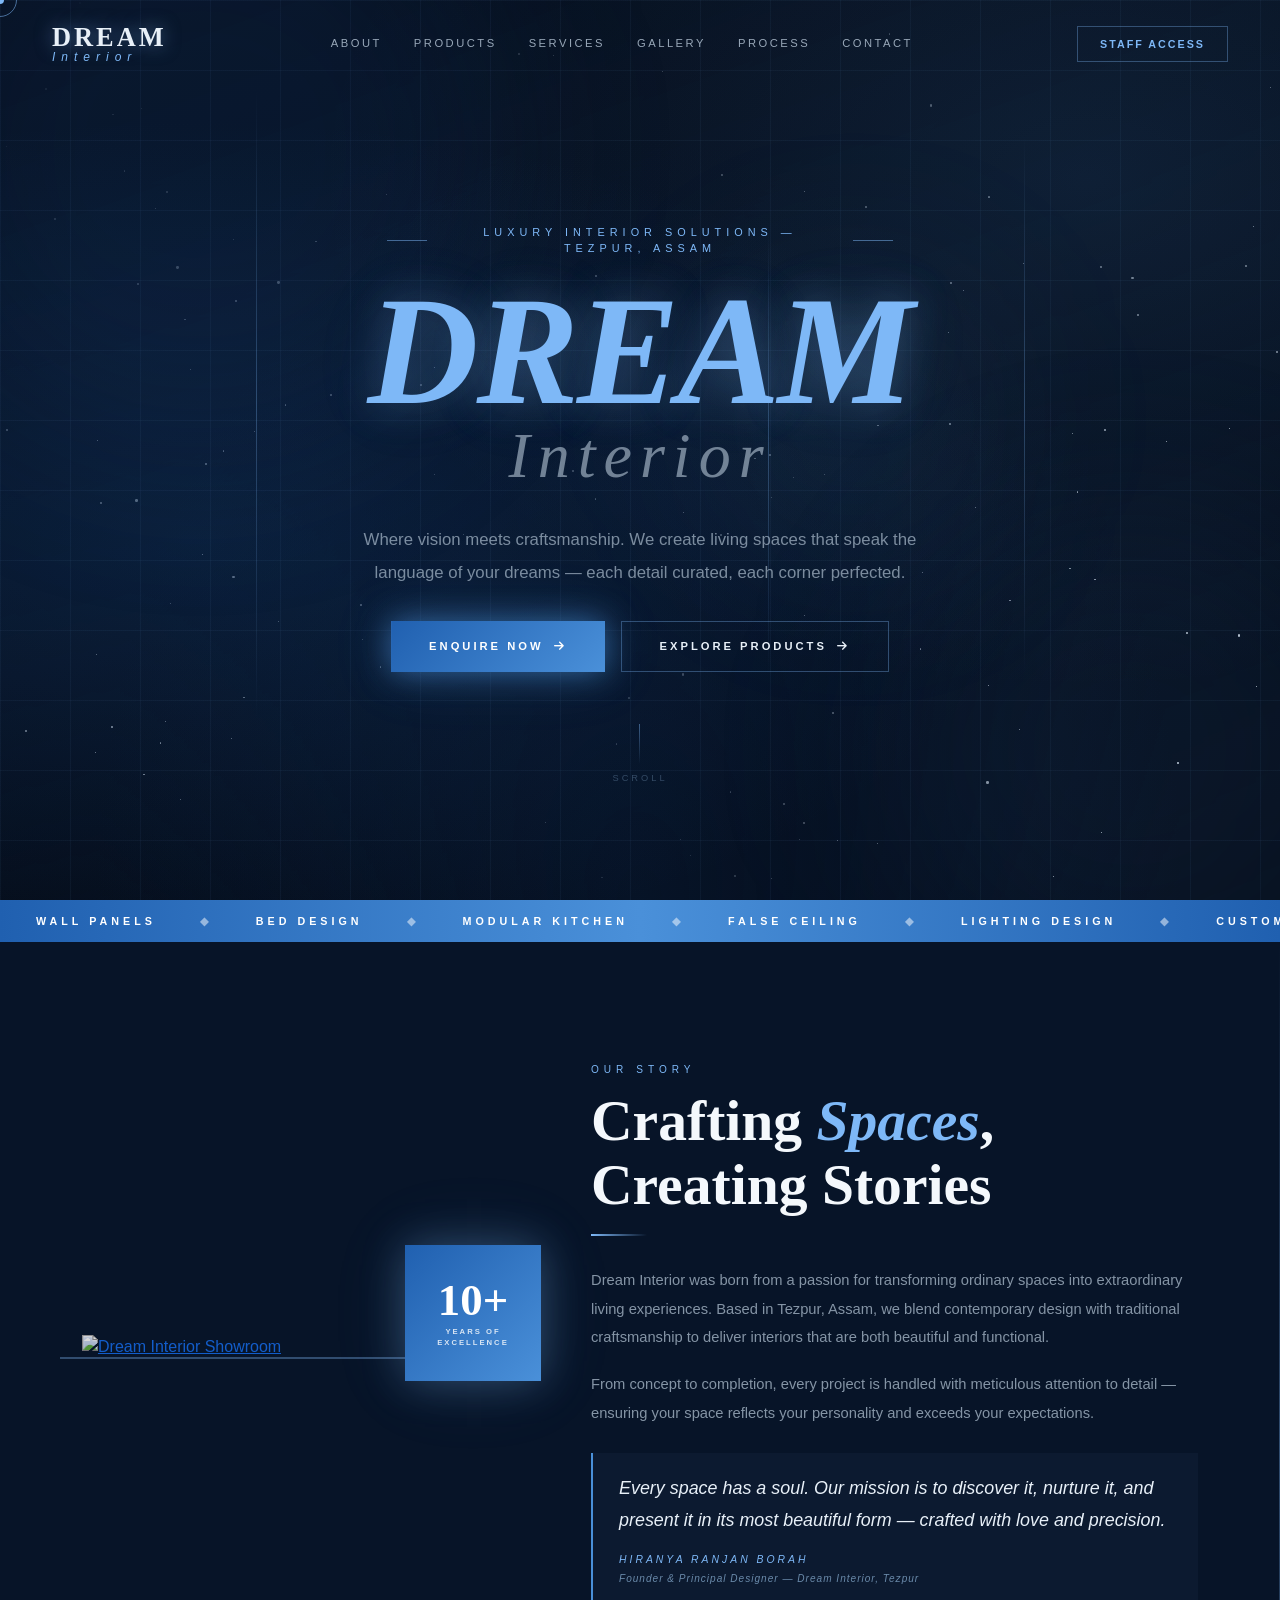
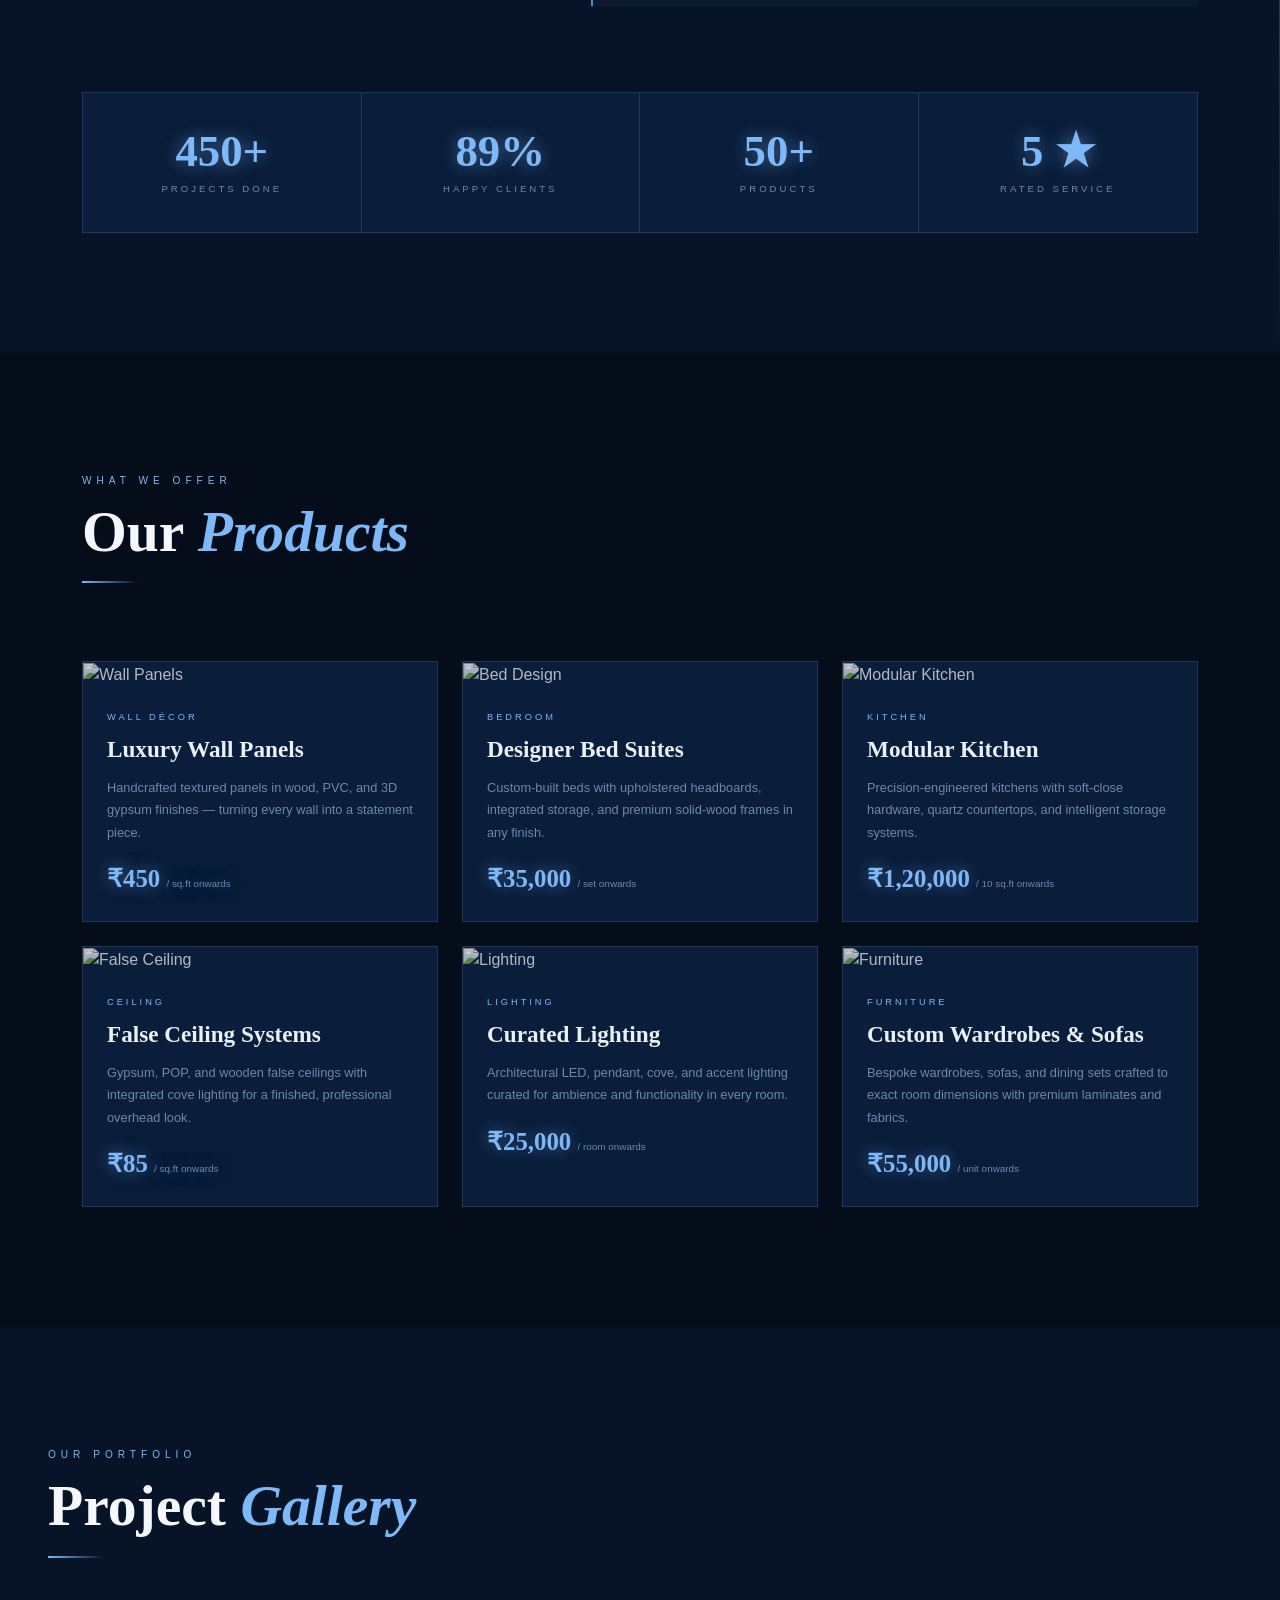
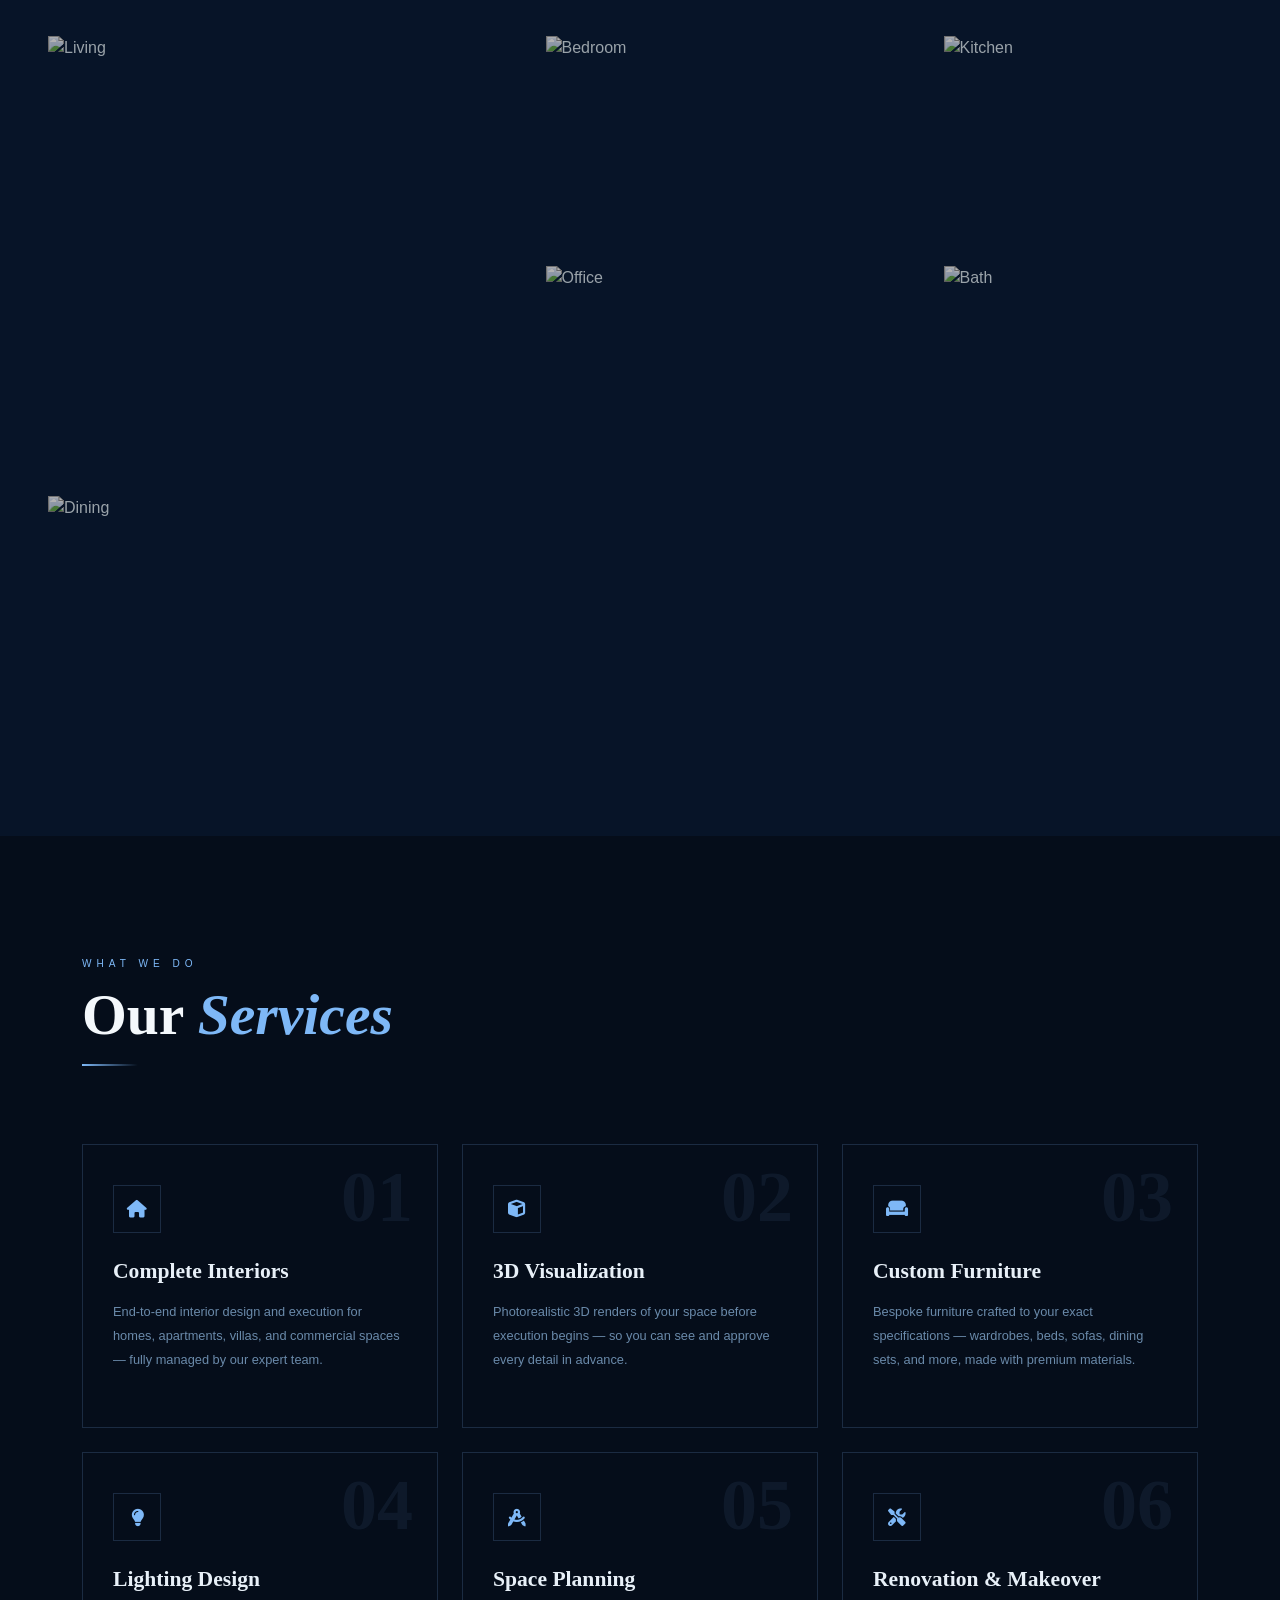
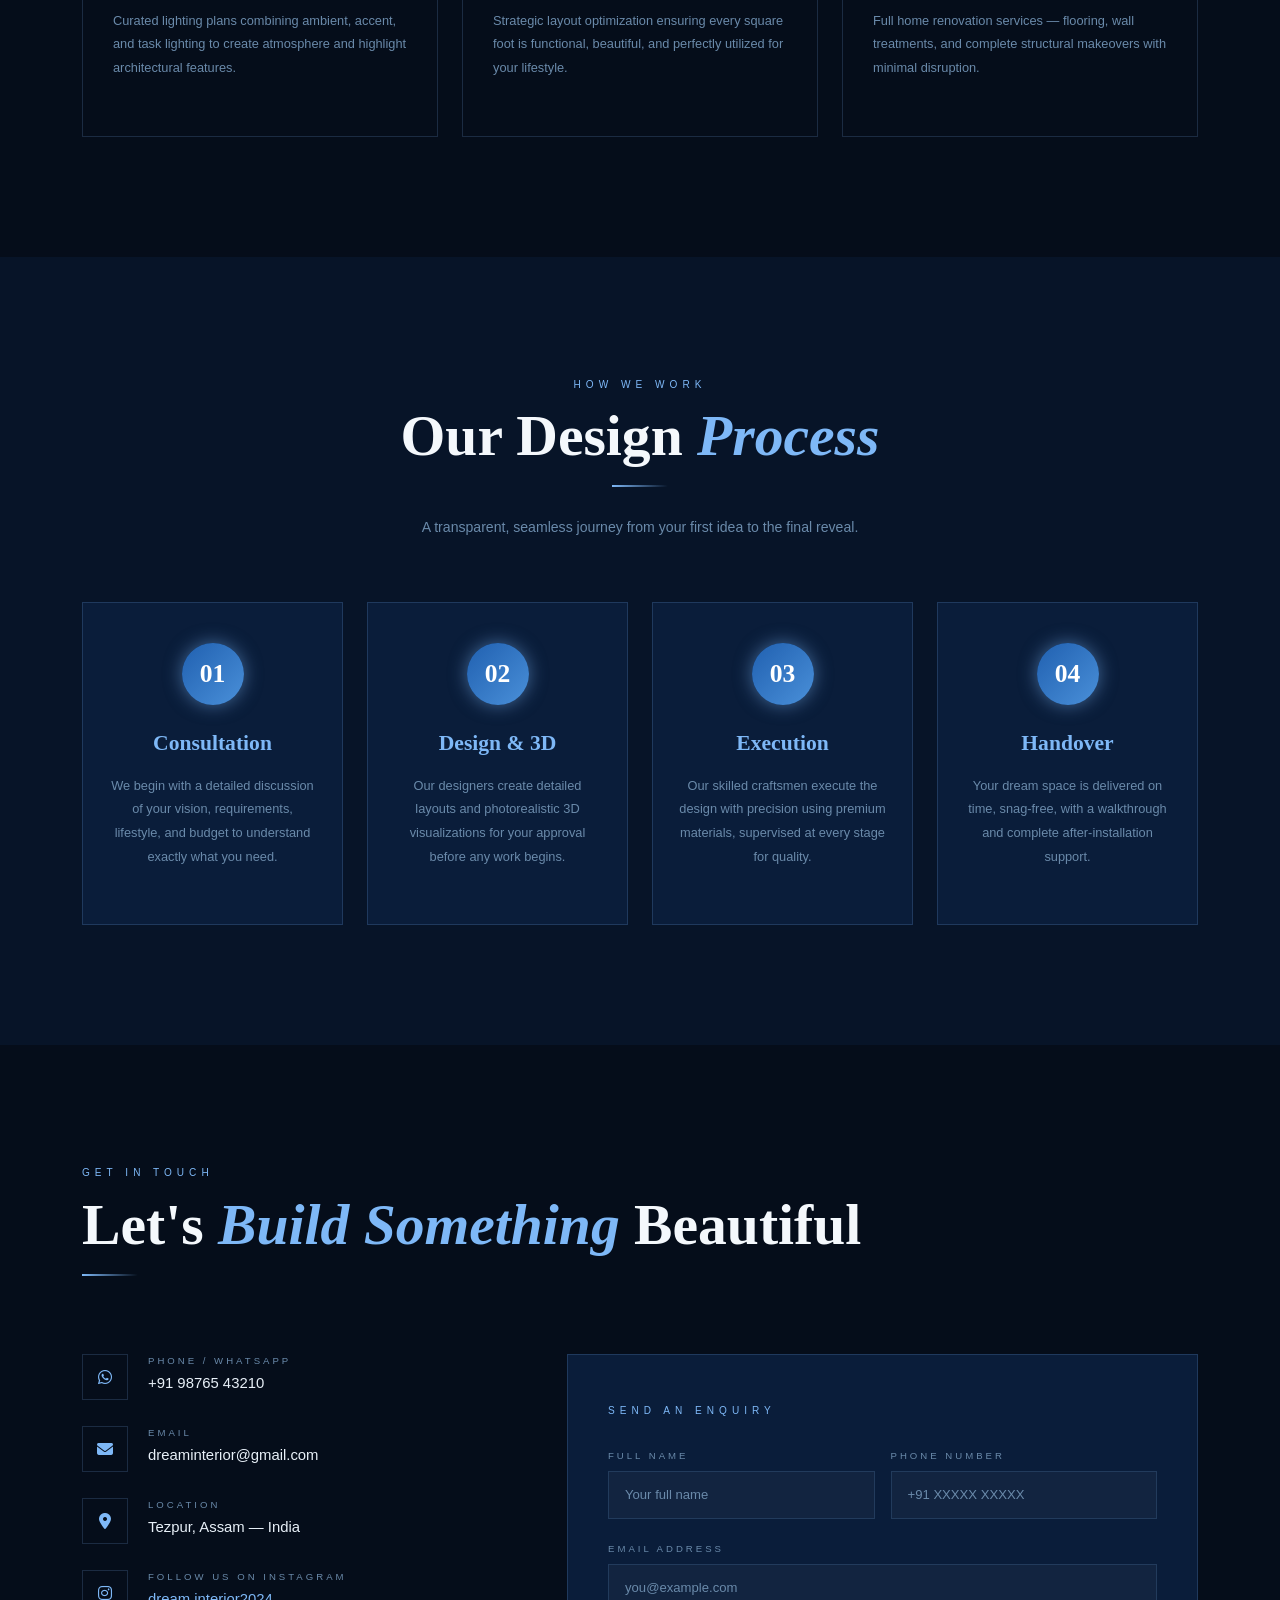
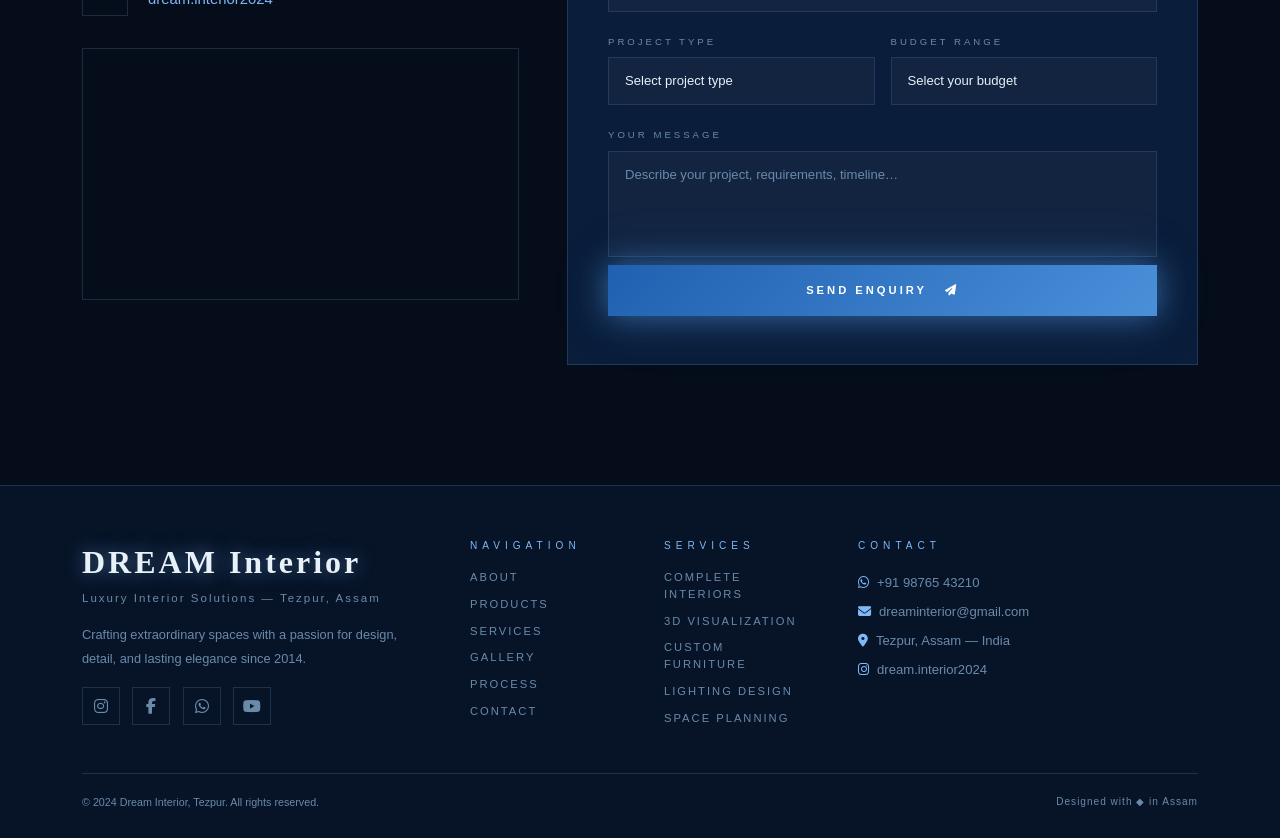
==== commit 6ac806ec: "Fixed requirements" ====
--- a/index.html
+++ b/index.html
@@ -8,7 +8,7 @@
 <link href="https://cdnjs.cloudflare.com/ajax/libs/bootstrap/5.3.2/css/bootstrap.min.css" rel="stylesheet"/>
 <link href="https://cdnjs.cloudflare.com/ajax/libs/font-awesome/6.5.0/css/all.min.css" rel="stylesheet"/>
 <link href="https://fonts.googleapis.com/css2?family=Bodoni+Moda:ital,wght@0,400;0,600;0,700;0,900;1,400;1,600&family=DM+Sans:wght@300;400;500;600&family=Tenor+Sans&display=swap" rel="stylesheet"/>
-
+<link rel="stylesheet" href="style.css">
 </head>
 <body class="loading-active">
 
--- a/style.css
+++ b/style.css
@@ -0,0 +1,616 @@
+*{
+    margin: 0;
+    padding: 0;
+    box-sizing: border-box;
+}
+:root{
+  --navy:#050d1a;
+  --navy2:#071428;
+  --navy3:#0a1d3a;
+  --navy4:#0d2347;
+  --silver:#c8d8e8;
+  --silver2:#e8f0f8;
+  --silver3:#f4f8fc;
+  --accent:#7eb8f7;
+  --accent2:#4a90d9;
+  --accent3:#2060b0;
+  --white:#ffffff;
+  --text:#d8e8f4;
+  --text-muted:#6a8aaa;
+  --border:rgba(126,184,247,0.18);
+  --border2:rgba(126,184,247,0.35);
+  --glow:0 0 40px rgba(126,184,247,0.3),0 0 80px rgba(126,184,247,0.1);
+  --glow-sm:0 0 18px rgba(126,184,247,0.5);
+  --glow-btn:0 0 30px rgba(74,144,217,0.6),0 0 60px rgba(74,144,217,0.2);
+}
+*,*::before,*::after{box-sizing:border-box;margin:0;padding:0}
+html{scroll-behavior:smooth}
+body{
+  background:var(--navy);
+  color:var(--text);
+  font-family:'DM Sans',sans-serif;
+  overflow-x:hidden;
+  cursor:none;
+}
+body.loading-active{overflow:hidden}
+
+/* ═══════════════════════════════════
+   LOADING SCREEN
+═══════════════════════════════════ */
+#loader{
+  position:fixed;inset:0;z-index:99999;
+  background:var(--navy);
+  display:flex;flex-direction:column;
+  align-items:center;justify-content:center;
+  transition:opacity .7s ease, visibility .7s ease;
+}
+#loader.hide{opacity:0;visibility:hidden;pointer-events:none}
+
+.loader-bg-grid{
+  position:absolute;inset:0;
+  background-image:
+    linear-gradient(rgba(126,184,247,.04) 1px,transparent 1px),
+    linear-gradient(90deg,rgba(126,184,247,.04) 1px,transparent 1px);
+  background-size:60px 60px;
+  animation:gridPulse 4s ease-in-out infinite;
+}
+@keyframes gridPulse{0%,100%{opacity:.5}50%{opacity:1}}
+
+.loader-orb{
+  position:absolute;border-radius:50%;pointer-events:none;filter:blur(80px);
+}
+.lb1{width:500px;height:500px;background:rgba(32,96,176,.15);top:-100px;left:-100px;animation:orbf 10s ease-in-out infinite}
+.lb2{width:400px;height:400px;background:rgba(74,144,217,.1);bottom:-80px;right:-80px;animation:orbf 13s ease-in-out infinite reverse}
+
+.loader-inner{
+  position:relative;z-index:2;
+  display:flex;flex-direction:column;
+  align-items:center;gap:0;
+}
+
+/* Brand text */
+.loader-brand{
+  font-family:'Bodoni Moda',serif;
+  font-size:clamp(3.5rem,10vw,7rem);
+  font-weight:900;
+  color:var(--silver3);
+  letter-spacing:6px;
+  line-height:1;
+  opacity:0;
+  transform:translateY(30px);
+  animation:fadeUp .9s cubic-bezier(.16,1,.3,1) .2s forwards;
+  text-shadow:0 0 60px rgba(126,184,247,.25);
+}
+.loader-brand em{
+  font-style:italic;
+  color:var(--accent);
+  text-shadow:var(--glow);
+  display:inline;
+}
+.loader-sub{
+  font-family:'DM Sans',sans-serif;
+  font-size:.72rem;
+  letter-spacing:8px;
+  text-transform:uppercase;
+  color:var(--text-muted);
+  margin-top:10px;
+  opacity:0;
+  animation:fadeUp .9s cubic-bezier(.16,1,.3,1) .5s forwards;
+}
+
+/* Divider line */
+.loader-line{
+  width:0;height:1px;
+  background:linear-gradient(90deg,transparent,var(--accent),transparent);
+  margin:24px 0;
+  animation:expandLine 1s cubic-bezier(.16,1,.3,1) .7s forwards;
+}
+@keyframes expandLine{to{width:280px}}
+
+/* Loading bar */
+.loader-bar-wrap{
+  width:280px;
+  opacity:0;
+  animation:fadeUp .5s ease .9s forwards;
+}
+.loader-bar-track{
+  width:100%;height:2px;
+  background:rgba(126,184,247,.12);
+  position:relative;overflow:hidden;
+  border-radius:2px;
+}
+.loader-bar-fill{
+  height:100%;width:0%;
+  background:linear-gradient(90deg,var(--accent3),var(--accent),var(--accent3));
+  background-size:200% 100%;
+  border-radius:2px;
+  animation:fillBar 2.2s cubic-bezier(.4,0,.2,1) 1s forwards, shimmer 1.5s linear 1s infinite;
+  box-shadow:0 0 12px rgba(126,184,247,.6);
+}
+@keyframes fillBar{0%{width:0%}60%{width:75%}80%{width:88%}100%{width:100%}}
+@keyframes shimmer{0%{background-position:200% 0}100%{background-position:-200% 0}}
+
+.loader-pct{
+  font-family:'Bodoni Moda',serif;
+  font-size:.75rem;
+  color:var(--text-muted);
+  letter-spacing:3px;
+  text-align:right;
+  margin-top:10px;
+  height:16px;
+}
+
+/* Tagline */
+.loader-tagline{
+  font-family:'Tenor Sans',sans-serif;
+  font-size:.78rem;
+  color:rgba(200,216,232,.35);
+  letter-spacing:3px;
+  text-transform:uppercase;
+  margin-top:28px;
+  opacity:0;
+  animation:fadeUp .7s ease 1.2s forwards;
+}
+.loader-dots span{
+  display:inline-block;
+  width:4px;height:4px;
+  background:var(--accent);
+  border-radius:50%;
+  margin:0 3px;
+  animation:dotBounce 1.2s ease-in-out infinite;
+}
+.loader-dots span:nth-child(2){animation-delay:.2s}
+.loader-dots span:nth-child(3){animation-delay:.4s}
+@keyframes dotBounce{0%,100%{transform:translateY(0);opacity:.3}50%{transform:translateY(-6px);opacity:1}}
+
+@keyframes fadeUp{to{opacity:1;transform:translateY(0)}}
+@keyframes orbf{0%,100%{transform:translate(0,0) scale(1)}50%{transform:translate(20px,15px) scale(1.05)}}
+
+/* CURSOR */
+.cur{position:fixed;width:8px;height:8px;background:var(--accent);border-radius:50%;pointer-events:none;z-index:99998;transform:translate(-50%,-50%);transition:width .2s,height .2s,opacity .2s}
+.cur-ring{position:fixed;width:34px;height:34px;border:1.5px solid var(--accent);border-radius:50%;pointer-events:none;z-index:99997;transform:translate(-50%,-50%);transition:all .15s ease;opacity:.55}
+
+/* STARS BG */
+.stars{position:fixed;inset:0;pointer-events:none;z-index:0;overflow:hidden}
+.star{position:absolute;background:var(--silver2);border-radius:50%;animation:twinkle linear infinite}
+@keyframes twinkle{0%,100%{opacity:0}50%{opacity:.8}}
+
+/* NAVBAR */
+#mainNav{
+  position:fixed;top:0;left:0;right:0;z-index:1000;
+  padding:24px 52px;
+  background:transparent;
+  transition:all .5s ease;
+}
+#mainNav.scrolled{
+  background:rgba(5,13,26,.92);
+  backdrop-filter:blur(20px);
+  padding:14px 52px;
+  border-bottom:1px solid var(--border);
+  box-shadow:0 4px 50px rgba(0,0,0,.7);
+}
+.nav-brand{
+  font-family:'Bodoni Moda',serif;
+  font-size:1.65rem;font-weight:700;
+  color:var(--silver2);letter-spacing:3px;
+  text-decoration:none;
+  text-shadow:var(--glow-sm);
+  line-height:1;
+}
+.nav-brand em{font-style:italic;color:var(--accent);display:block;font-size:.75rem;font-weight:400;letter-spacing:6px;margin-top:1px;font-family:'DM Sans',sans-serif;text-shadow:none}
+.navbar-nav .nav-link{
+  color:rgba(200,216,232,.75)!important;
+  font-family:'DM Sans',sans-serif;
+  font-size:.7rem;font-weight:500;
+  letter-spacing:2.5px;text-transform:uppercase;
+  padding:8px 14px!important;
+  transition:all .3s;position:relative;
+}
+.navbar-nav .nav-link::after{
+  content:'';position:absolute;bottom:2px;left:50%;right:50%;
+  height:1px;background:var(--accent);
+  transition:all .3s ease;
+}
+.navbar-nav .nav-link:hover{color:var(--accent)!important}
+.navbar-nav .nav-link:hover::after{left:14px;right:14px}
+.btn-staff{
+  background:transparent;
+  border:1px solid var(--border2);
+  color:var(--accent)!important;
+  font-size:.67rem;letter-spacing:2px;
+  padding:9px 22px!important;
+  text-transform:uppercase;
+  font-weight:600;text-decoration:none;
+  transition:all .3s;
+}
+.btn-staff:hover{background:var(--accent);color:var(--navy)!important;box-shadow:var(--glow-sm)}
+.navbar-toggler{border:1px solid var(--border)}
+.navbar-toggler-icon{filter:invert(70%) sepia(50%) saturate(400%) hue-rotate(190deg)}
+
+/* HERO — CENTERED */
+#hero{
+  min-height:100vh;
+  display:flex;align-items:center;justify-content:center;
+  position:relative;overflow:hidden;
+  background:
+    radial-gradient(ellipse at 15% 60%,rgba(32,96,176,.22) 0%,transparent 55%),
+    radial-gradient(ellipse at 85% 20%,rgba(74,144,217,.14) 0%,transparent 50%),
+    radial-gradient(ellipse at 50% 100%,rgba(7,20,40,.9) 0%,transparent 60%),
+    linear-gradient(160deg,#060e1c 0%,#04091500 100%);
+}
+.hero-mesh{
+  position:absolute;inset:0;pointer-events:none;
+  background-image:
+    linear-gradient(rgba(126,184,247,.05) 1px,transparent 1px),
+    linear-gradient(90deg,rgba(126,184,247,.05) 1px,transparent 1px);
+  background-size:70px 70px;
+  animation:meshDrift 25s ease-in-out infinite;
+}
+@keyframes meshDrift{0%,100%{transform:translate(0,0)}50%{transform:translate(10px,-10px)}}
+.hero-orb{position:absolute;border-radius:50%;pointer-events:none;filter:blur(90px)}
+.o1{width:600px;height:600px;background:rgba(32,96,176,.12);top:-150px;left:-100px;animation:orbf 14s ease-in-out infinite}
+.o2{width:500px;height:500px;background:rgba(74,144,217,.08);bottom:-100px;right:-100px;animation:orbf 18s ease-in-out infinite reverse}
+.o3{width:300px;height:300px;background:rgba(126,184,247,.06);top:30%;left:55%;animation:orbf 10s ease-in-out infinite 3s}
+.hero-content{
+  position:relative;z-index:2;
+  padding-top:110px;
+  text-align:center;
+  display:flex;flex-direction:column;align-items:center;
+}
+.hero-eyebrow{
+  font-family:'DM Sans',sans-serif;
+  font-size:.68rem;letter-spacing:5px;color:var(--accent);
+  text-transform:uppercase;margin-bottom:28px;
+  display:flex;align-items:center;gap:16px;justify-content:center;
+}
+.hero-eyebrow::before,.hero-eyebrow::after{content:'';flex:0 0 40px;height:1px;background:var(--accent);opacity:.5}
+.hero-title{
+  font-family:'Bodoni Moda',serif;
+  font-size:clamp(5rem,12vw,10.5rem);
+  font-weight:900;line-height:.88;
+  color:var(--silver3);
+  letter-spacing:-2px;
+}
+.hero-title .hl{color:var(--accent);font-style:italic;display:block;text-shadow:var(--glow)}
+.hero-title .sub{display:block;font-size:clamp(2rem,5vw,4rem);font-weight:400;font-style:italic;color:rgba(200,216,232,.55);letter-spacing:8px;margin-top:8px}
+.hero-desc{
+  font-family:'Tenor Sans',sans-serif;
+  font-size:1.05rem;color:rgba(200,216,232,.6);
+  line-height:1.95;max-width:560px;
+  margin:32px auto;
+  text-align:center;
+}
+.hero-btns{
+  display:flex;flex-wrap:wrap;gap:16px;
+  justify-content:center;
+  margin-top:0;
+}
+.btn-primary-glow{
+  display:inline-flex;align-items:center;gap:10px;
+  background:linear-gradient(135deg,var(--accent3),var(--accent2));
+  color:#fff!important;
+  font-family:'DM Sans',sans-serif;
+  font-size:.7rem;font-weight:700;
+  letter-spacing:3px;text-transform:uppercase;
+  padding:17px 38px;text-decoration:none;
+  position:relative;overflow:hidden;
+  transition:all .4s;
+  box-shadow:var(--glow-btn);
+}
+.btn-primary-glow::before{
+  content:'';position:absolute;inset:0;
+  background:linear-gradient(135deg,transparent,rgba(255,255,255,.15),transparent);
+  transform:translateX(-100%);transition:transform .5s;
+}
+.btn-primary-glow:hover{box-shadow:0 0 60px rgba(74,144,217,.8),0 0 100px rgba(74,144,217,.3);transform:translateY(-2px)}
+.btn-primary-glow:hover::before{transform:translateX(100%)}
+.btn-ghost-glow{
+  display:inline-flex;align-items:center;gap:10px;
+  background:transparent;color:var(--silver2)!important;
+  font-family:'DM Sans',sans-serif;
+  font-size:.7rem;font-weight:600;
+  letter-spacing:3px;text-transform:uppercase;
+  padding:16px 38px;text-decoration:none;
+  border:1px solid var(--border2);
+  transition:all .4s;
+}
+.btn-ghost-glow:hover{border-color:var(--accent);color:var(--accent)!important;box-shadow:var(--glow-sm),inset 0 0 30px rgba(126,184,247,.06)}
+
+/* SCROLL INDICATOR */
+.scroll-hint{
+  margin-top:52px;
+  display:flex;flex-direction:column;align-items:center;gap:8px;
+  opacity:.45;
+  animation:scrollBob 2.5s ease-in-out infinite;
+}
+.scroll-hint span{font-size:.58rem;letter-spacing:3px;text-transform:uppercase;color:var(--text-muted)}
+.scroll-arrow{width:1px;height:40px;background:linear-gradient(to bottom,var(--accent),transparent)}
+@keyframes scrollBob{0%,100%{transform:translateY(0)}50%{transform:translateY(8px)}}
+
+/* MARQUEE */
+.marquee-wrap{
+  background:linear-gradient(90deg,var(--accent3),var(--accent2),var(--accent3));
+  padding:13px 0;overflow:hidden;
+}
+.marquee-track{display:flex;white-space:nowrap;animation:roll 22s linear infinite}
+.marquee-track span{
+  font-family:'DM Sans',sans-serif;
+  font-size:.67rem;font-weight:700;
+  letter-spacing:4px;text-transform:uppercase;
+  color:#fff;padding:0 36px;
+}
+.marquee-track .dot{padding:0 8px;opacity:.5}
+@keyframes roll{from{transform:translateX(0)}to{transform:translateX(-50%)}}
+
+/* SECTION COMMONS */
+.section-lbl{
+  font-family:'DM Sans',sans-serif;
+  font-size:.63rem;letter-spacing:5px;text-transform:uppercase;
+  color:var(--accent);margin-bottom:12px;
+}
+.section-title{
+  font-family:'Bodoni Moda',serif;
+  font-size:clamp(2rem,4.5vw,3.6rem);
+  font-weight:700;line-height:1.1;
+  color:var(--silver3);
+}
+.section-title em{font-style:italic;color:var(--accent)}
+.gold-div{width:56px;height:2px;background:linear-gradient(90deg,var(--accent),transparent);margin:18px 0 30px}
+.gold-div.c{margin:18px auto 30px}
+
+/* ABOUT */
+#about{padding:120px 0;background:var(--navy2);position:relative}
+#about::after{
+  content:'';position:absolute;right:0;top:0;bottom:0;width:1px;
+  background:linear-gradient(to bottom,transparent,var(--border2),transparent);
+}
+.about-img-wrap{position:relative;display:inline-block;width:100%}
+.about-img-wrap img{width:100%;aspect-ratio:3/4;object-fit:cover;filter:brightness(.85) saturate(.9)}
+.about-frame{position:absolute;top:22px;left:-22px;width:calc(100% - 22px);height:calc(100% - 22px);border:1px solid var(--border2);pointer-events:none;z-index:0}
+.about-badge{
+  position:absolute;bottom:-22px;right:-22px;
+  width:136px;height:136px;
+  background:linear-gradient(135deg,var(--accent3),var(--accent2));
+  display:flex;flex-direction:column;align-items:center;justify-content:center;
+  box-shadow:var(--glow);z-index:2;
+}
+.about-badge .big{font-family:'Bodoni Moda',serif;font-size:2.8rem;font-weight:900;color:#fff;line-height:1}
+.about-badge .sm{font-family:'DM Sans',sans-serif;font-size:.48rem;letter-spacing:2px;text-transform:uppercase;color:rgba(255,255,255,.8);text-align:center;margin-top:3px;font-weight:600}
+.about-p{color:rgba(200,216,232,.65);font-size:.92rem;line-height:1.95;margin-bottom:18px}
+.quote-blk{
+  border-left:2px solid var(--accent2);
+  padding:20px 26px;
+  background:rgba(126,184,247,.04);
+  margin:26px 0;
+}
+.quote-blk p{font-family:'Tenor Sans',sans-serif;font-style:italic;font-size:1.12rem;color:var(--silver2);line-height:1.75}
+.quote-blk cite{font-family:'DM Sans',sans-serif;font-size:.65rem;letter-spacing:3px;text-transform:uppercase;color:var(--accent);display:block;margin-top:14px}
+.quote-blk cite span{display:block;color:var(--text-muted);letter-spacing:1px;margin-top:3px;font-size:.63rem;text-transform:none}
+
+/* STATS */
+.stats-row{
+  display:grid;grid-template-columns:repeat(4,1fr);
+  border:1px solid var(--border);
+  background:var(--navy3);margin-top:60px;
+}
+.stat-item{
+  padding:36px 18px;text-align:center;
+  border-right:1px solid var(--border);
+  transition:background .35s;
+}
+.stat-item:last-child{border-right:none}
+.stat-item:hover{background:rgba(126,184,247,.06)}
+.stat-num{font-family:'Bodoni Moda',serif;font-size:2.8rem;font-weight:700;color:var(--accent);line-height:1;text-shadow:var(--glow-sm)}
+.stat-lbl{font-family:'DM Sans',sans-serif;font-size:.6rem;letter-spacing:3px;text-transform:uppercase;color:var(--text-muted);margin-top:8px}
+
+/* PRODUCTS */
+#products{padding:120px 0;background:var(--navy)}
+.prod-card{
+  background:var(--navy3);
+  border:1px solid var(--border);
+  overflow:hidden;
+  transition:all .5s ease;height:100%;
+}
+.prod-card:hover{border-color:var(--accent2);box-shadow:var(--glow);transform:translateY(-8px)}
+.prod-img{width:100%;height:210px;object-fit:cover;filter:brightness(.8) saturate(.85);transition:all .6s}
+.prod-card:hover .prod-img{transform:scale(1.07);filter:brightness(.95) saturate(1)}
+.prod-body{padding:24px}
+.prod-tag{font-family:'DM Sans',sans-serif;font-size:.58rem;letter-spacing:3px;text-transform:uppercase;color:var(--accent);margin-bottom:7px}
+.prod-name{font-family:'Bodoni Moda',serif;font-size:1.45rem;font-weight:600;color:var(--silver2);margin-bottom:10px}
+.prod-desc{font-size:.8rem;color:var(--text-muted);line-height:1.75;margin-bottom:16px}
+.prod-price{font-family:'Bodoni Moda',serif;font-size:1.55rem;font-weight:700;color:var(--accent);text-shadow:var(--glow-sm)}
+.prod-price span{font-family:'DM Sans',sans-serif;font-size:.62rem;color:var(--text-muted);font-weight:400}
+
+/* GALLERY */
+#gallery{padding:120px 0;background:var(--navy2)}
+.gal-grid{
+  display:grid;
+  grid-template-columns:repeat(12,1fr);
+  grid-template-rows:repeat(3,220px);
+  gap:10px;
+}
+.g1{grid-column:span 5;grid-row:span 2}
+.g2{grid-column:span 4;grid-row:span 1}
+.g3{grid-column:span 3;grid-row:span 1}
+.g4{grid-column:span 4;grid-row:span 1}
+.g5{grid-column:span 3;grid-row:span 1}
+.g6{grid-column:span 7;grid-row:span 1}
+.gal-item{position:relative;overflow:hidden}
+.gal-item img{width:100%;height:100%;object-fit:cover;transition:transform .7s ease,filter .5s ease;filter:brightness(.7) saturate(.8)}
+.gal-item:hover img{transform:scale(1.09);filter:brightness(.88) saturate(1)}
+.gal-ov{
+  position:absolute;inset:0;
+  background:linear-gradient(to top,rgba(5,13,26,.85) 0%,transparent 55%);
+  display:flex;align-items:flex-end;padding:20px;
+  opacity:0;transition:opacity .4s;
+}
+.gal-item:hover .gal-ov{opacity:1}
+.gal-name{font-family:'Bodoni Moda',serif;font-size:1.05rem;font-weight:600;color:var(--accent);letter-spacing:1px}
+.gal-border{position:absolute;inset:0;border:1px solid transparent;transition:border-color .4s;pointer-events:none}
+.gal-item:hover .gal-border{border-color:rgba(126,184,247,.4);box-shadow:inset 0 0 25px rgba(126,184,247,.08)}
+
+/* SERVICES */
+#services{padding:120px 0;background:var(--navy)}
+.svc-card{
+  background:transparent;
+  border:1px solid var(--border);
+  padding:40px 30px;
+  position:relative;overflow:hidden;
+  transition:all .5s;height:100%;
+}
+.svc-card::before{
+  content:'';position:absolute;top:0;left:0;right:0;height:2px;
+  background:linear-gradient(90deg,transparent,var(--accent2),transparent);
+  transform:scaleX(0);transition:transform .5s;
+}
+.svc-card:hover{background:rgba(126,184,247,.04);border-color:var(--accent2);box-shadow:var(--glow)}
+.svc-card:hover::before{transform:scaleX(1)}
+.svc-num{
+  font-family:'Bodoni Moda',serif;font-size:4.5rem;font-weight:900;
+  color:rgba(126,184,247,.08);line-height:1;
+  position:absolute;top:16px;right:24px;transition:color .3s;
+}
+.svc-card:hover .svc-num{color:rgba(126,184,247,.18)}
+.svc-icon{
+  width:48px;height:48px;border:1px solid var(--border);
+  display:flex;align-items:center;justify-content:center;
+  margin-bottom:22px;transition:all .3s;
+}
+.svc-card:hover .svc-icon{border-color:var(--accent2);box-shadow:var(--glow-sm)}
+.svc-icon i{color:var(--accent);font-size:1.1rem}
+.svc-title{font-family:'Bodoni Moda',serif;font-size:1.35rem;font-weight:600;color:var(--silver2);margin-bottom:13px}
+.svc-desc{font-size:.8rem;color:var(--text-muted);line-height:1.85}
+
+/* PROCESS */
+#process{padding:120px 0;background:var(--navy2)}
+.proc-card{
+  background:var(--navy3);
+  border:1px solid var(--border);
+  padding:40px 26px;text-align:center;
+  transition:all .5s;position:relative;overflow:hidden;
+}
+.proc-card::after{
+  content:'';position:absolute;inset:0;
+  background:radial-gradient(ellipse at 50% 0%,rgba(126,184,247,.07),transparent 65%);
+  opacity:0;transition:opacity .4s;
+}
+.proc-card:hover{border-color:var(--accent2);box-shadow:var(--glow);transform:translateY(-8px)}
+.proc-card:hover::after{opacity:1}
+.proc-circle{
+  width:62px;height:62px;border-radius:50%;
+  background:linear-gradient(135deg,var(--accent3),var(--accent2));
+  display:flex;align-items:center;justify-content:center;
+  margin:0 auto 22px;
+  font-family:'Bodoni Moda',serif;font-size:1.6rem;font-weight:900;color:#fff;
+  box-shadow:var(--glow-sm);
+  position:relative;z-index:1;
+}
+.proc-title{font-family:'Bodoni Moda',serif;font-size:1.35rem;font-weight:600;color:var(--accent);margin-bottom:14px;position:relative;z-index:1}
+.proc-desc{font-size:.8rem;color:var(--text-muted);line-height:1.85;position:relative;z-index:1}
+
+/* CONTACT */
+#contact{padding:120px 0;background:var(--navy)}
+.ct-title{font-family:'Bodoni Moda',serif;font-size:clamp(2rem,4vw,3rem);font-weight:700;line-height:1.15;margin-bottom:38px}
+.ct-title em{color:var(--accent);font-style:italic}
+.ct-item{display:flex;gap:20px;align-items:flex-start;margin-bottom:26px}
+.ct-icon{width:46px;height:46px;border:1px solid var(--border);flex-shrink:0;display:flex;align-items:center;justify-content:center;transition:all .3s}
+.ct-item:hover .ct-icon{border-color:var(--accent2);box-shadow:var(--glow-sm)}
+.ct-icon i{color:var(--accent)}
+.ct-lbl{font-family:'DM Sans',sans-serif;font-size:.6rem;letter-spacing:3px;text-transform:uppercase;color:var(--text-muted);margin-bottom:4px}
+.ct-val{font-size:.93rem;color:var(--silver2)}
+.ct-val a{color:var(--silver2);text-decoration:none;transition:color .3s}
+.ct-val a:hover{color:var(--accent)}
+.map-wrap{border:1px solid var(--border);overflow:hidden;margin-top:32px}
+.map-wrap iframe{display:block;width:100%;height:250px;filter:sepia(40%) hue-rotate(190deg) brightness(.7) saturate(1.2)}
+.form-wrap{background:var(--navy3);border:1px solid var(--border);padding:48px 40px}
+.form-label{font-family:'DM Sans',sans-serif;font-size:.6rem;letter-spacing:3px;text-transform:uppercase;color:var(--text-muted);margin-bottom:8px}
+.form-control,.form-select{
+  background:rgba(255,255,255,.03);
+  border:1px solid rgba(126,184,247,.15);
+  color:var(--silver2);border-radius:0;
+  padding:13px 16px;
+  font-family:'DM Sans',sans-serif;font-size:.82rem;
+  transition:all .3s;
+}
+.form-control:focus,.form-select:focus{
+  background:rgba(126,184,247,.05);
+  border-color:var(--accent2);
+  box-shadow:0 0 0 2px rgba(74,144,217,.2);
+  color:var(--silver2);
+}
+.form-control::placeholder{color:var(--text-muted)}
+.form-select option{background:#0a1d3a;color:var(--silver2)}
+textarea.form-control{resize:none}
+
+/* FOOTER */
+footer{background:var(--navy2);border-top:1px solid var(--border);padding:52px 0 28px}
+.ft-brand{font-family:'Bodoni Moda',serif;font-size:2rem;font-weight:700;color:var(--silver2);letter-spacing:3px;text-shadow:var(--glow-sm)}
+.ft-sub{font-size:.72rem;color:var(--text-muted);letter-spacing:2px;margin-top:4px}
+.ft-links a{color:var(--text-muted);text-decoration:none;font-size:.7rem;letter-spacing:2px;text-transform:uppercase;display:block;margin-bottom:10px;transition:color .3s}
+.ft-links a:hover{color:var(--accent)}
+.ft-copy{font-size:.67rem;color:var(--text-muted);border-top:1px solid var(--border);padding-top:20px;margin-top:36px}
+.soc-icon{width:38px;height:38px;border:1px solid var(--border);display:inline-flex;align-items:center;justify-content:center;color:var(--text-muted);text-decoration:none;margin-right:8px;transition:all .3s}
+.soc-icon:hover{border-color:var(--accent2);color:var(--accent);box-shadow:var(--glow-sm)}
+
+/* REVEAL */
+.reveal{opacity:0;transform:translateY(38px);transition:all .9s cubic-bezier(.16,1,.3,1)}
+.reveal.on{opacity:1;transform:translateY(0)}
+.rl{opacity:0;transform:translateX(-46px);transition:all .9s cubic-bezier(.16,1,.3,1)}
+.rl.on{opacity:1;transform:translateX(0)}
+.rr{opacity:0;transform:translateX(46px);transition:all .9s cubic-bezier(.16,1,.3,1)}
+.rr.on{opacity:1;transform:translateX(0)}
+
+/* BACK TOP */
+#btt{
+  position:fixed;bottom:34px;right:34px;z-index:1000;
+  width:44px;height:44px;background:transparent;
+  border:1px solid var(--border2);color:var(--accent);
+  display:flex;align-items:center;justify-content:center;
+  text-decoration:none;font-size:.8rem;
+  opacity:0;transition:all .4s;
+}
+#btt.on{opacity:1}
+#btt:hover{background:var(--accent2);color:#fff;box-shadow:var(--glow-sm)}
+
+/* RESPONSIVE */
+@media(max-width:991px){
+  #mainNav,#mainNav.scrolled{padding:16px 24px}
+  .stats-row{grid-template-columns:repeat(2,1fr)}
+  .stat-item:nth-child(2){border-right:none}
+  .gal-grid{grid-template-columns:repeat(2,1fr);grid-template-rows:auto}
+  .g1,.g2,.g3,.g4,.g5,.g6{grid-column:span 1;grid-row:span 1;height:210px}
+}
+@media(max-width:767px){
+  .hero-title{font-size:clamp(3.5rem,18vw,5.5rem)}
+  .hero-eyebrow{font-size:.58rem;letter-spacing:3px}
+  .hero-eyebrow::before,.hero-eyebrow::after{flex:0 0 20px}
+  .stats-row{grid-template-columns:repeat(2,1fr)}
+  .gal-grid{grid-template-columns:1fr}
+  .g1,.g2,.g3,.g4,.g5,.g6{height:195px}
+  .form-wrap{padding:32px 22px}
+  .about-badge{width:112px;height:112px;bottom:-16px;right:-16px}
+  .about-frame{top:16px;left:-16px}
+  .loader-brand{font-size:clamp(2.8rem,14vw,4.5rem)}
+  .loader-bar-wrap,.loader-line{width:220px}
+}
+
+/* PARTICLE */
+.particles{position:absolute;inset:0;overflow:hidden;pointer-events:none}
+.particle{
+  position:absolute;width:2px;height:2px;
+  background:var(--accent);border-radius:50%;
+  animation:pfloat linear infinite;opacity:0;
+}
+@keyframes pfloat{
+  0%{opacity:0;transform:translateY(100vh) translateX(0)}
+  10%{opacity:.5}90%{opacity:.2}
+  100%{opacity:0;transform:translateY(-10vh) translateX(20px)}
+}
+
+/* LIGHT BEAM */
+.beam{
+  position:absolute;width:1px;
+  background:linear-gradient(to bottom,transparent,rgba(126,184,247,.3),transparent);
+  pointer-events:none;animation:beamSlide 8s ease-in-out infinite;
+}
+@keyframes beamSlide{0%,100%{opacity:0;transform:translateX(-30px)}50%{opacity:1;transform:translateX(30px)}}
